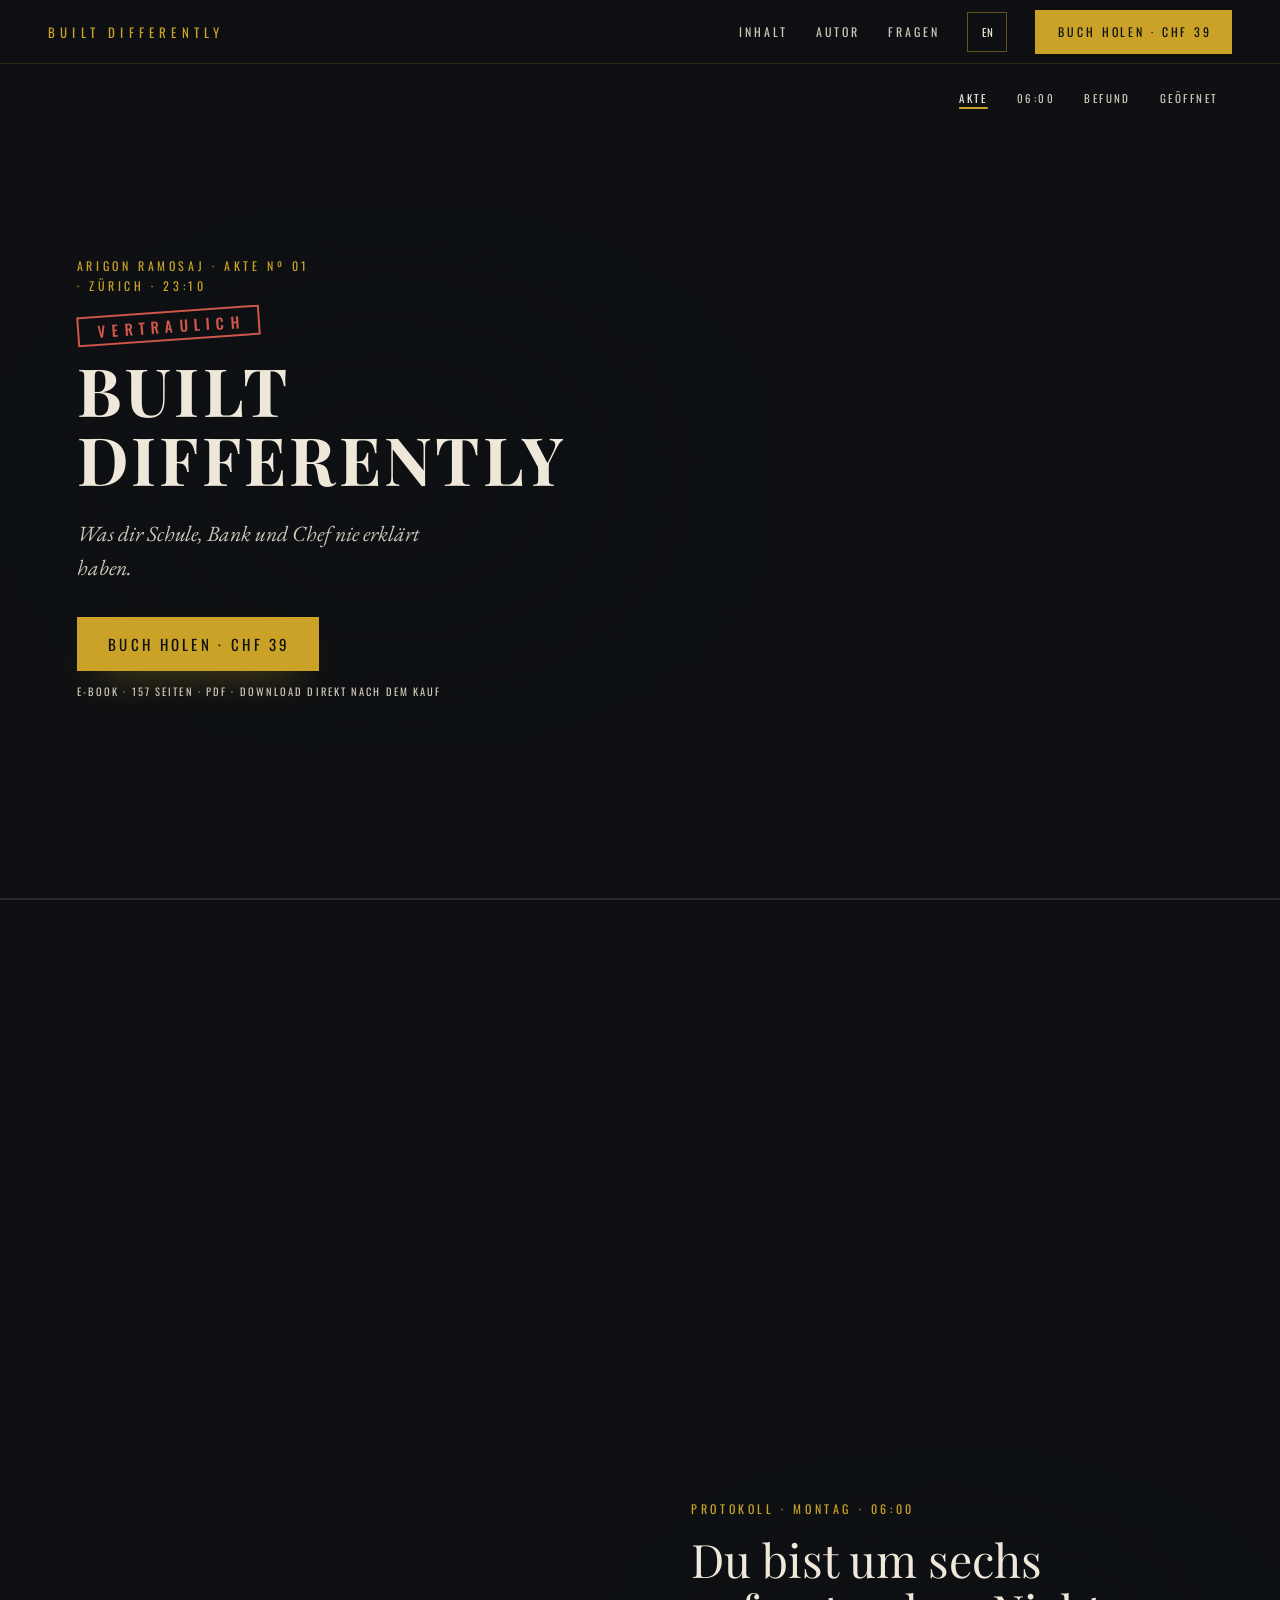
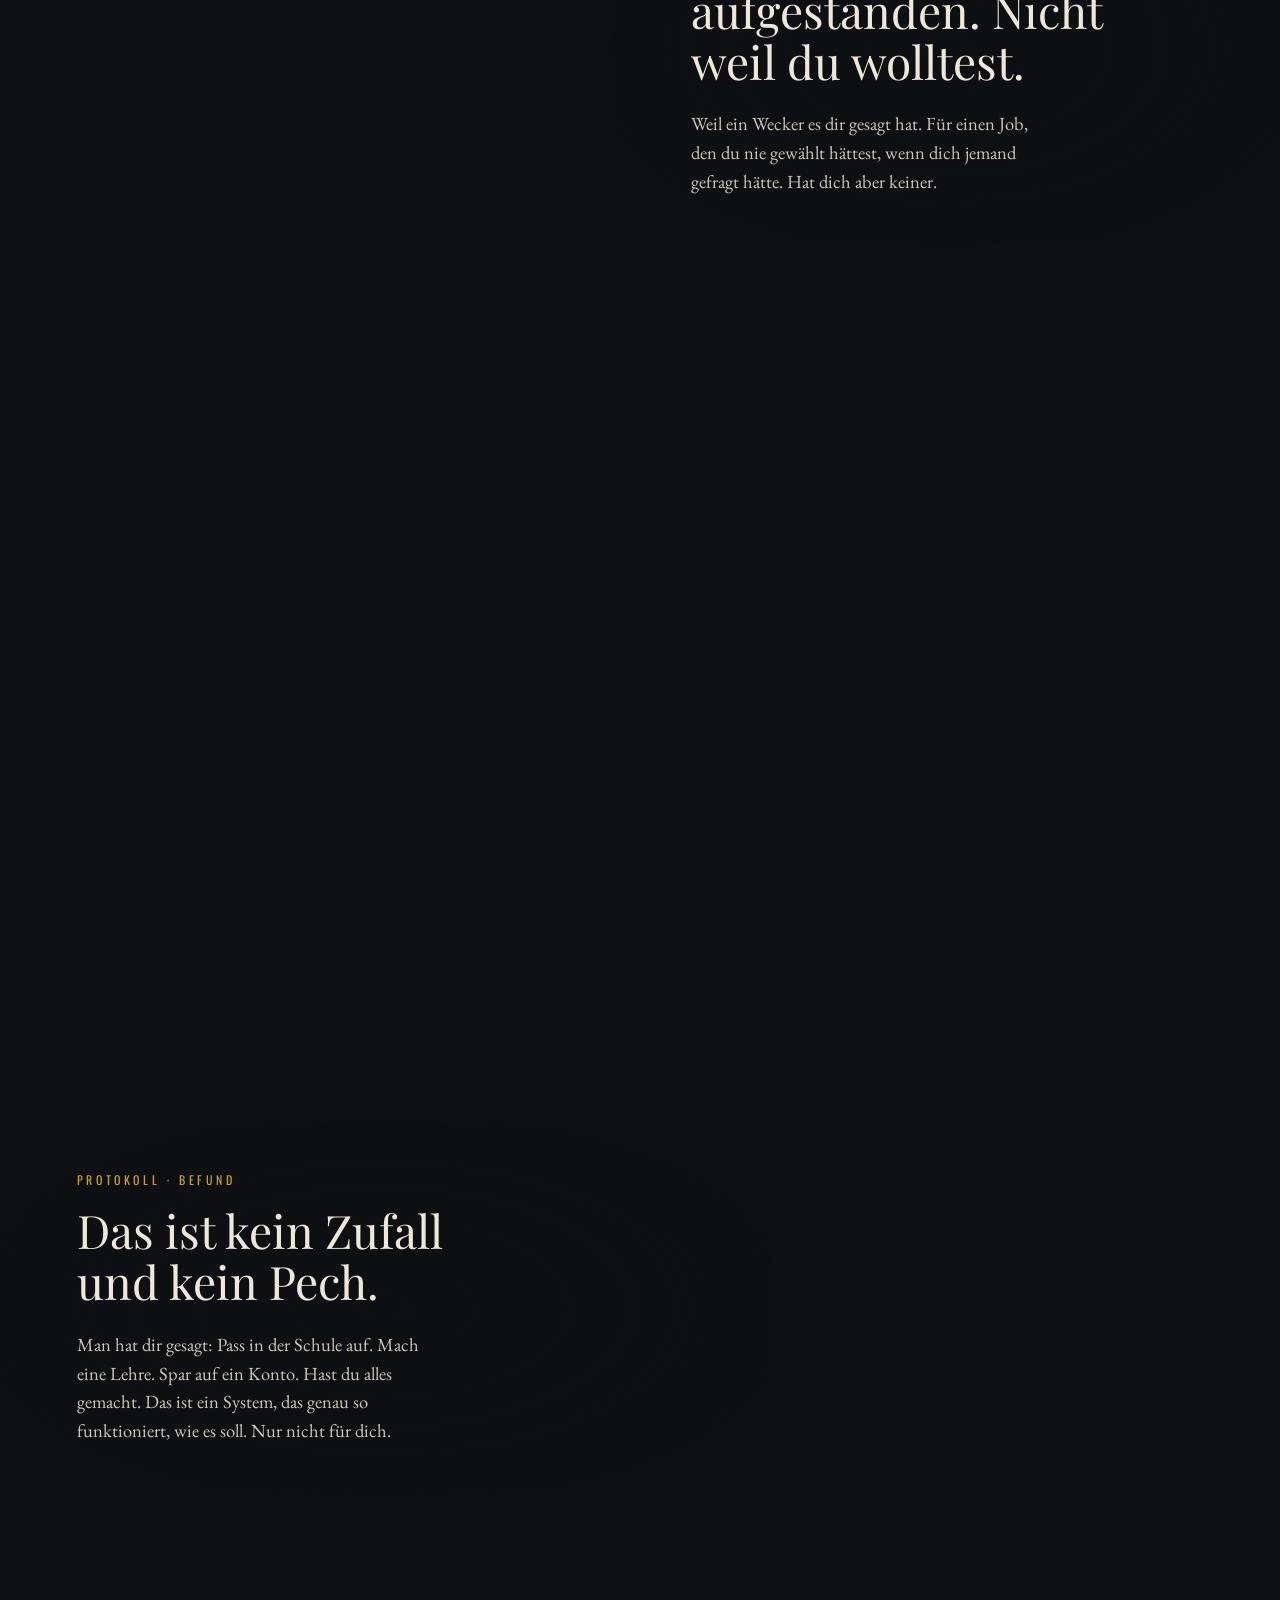
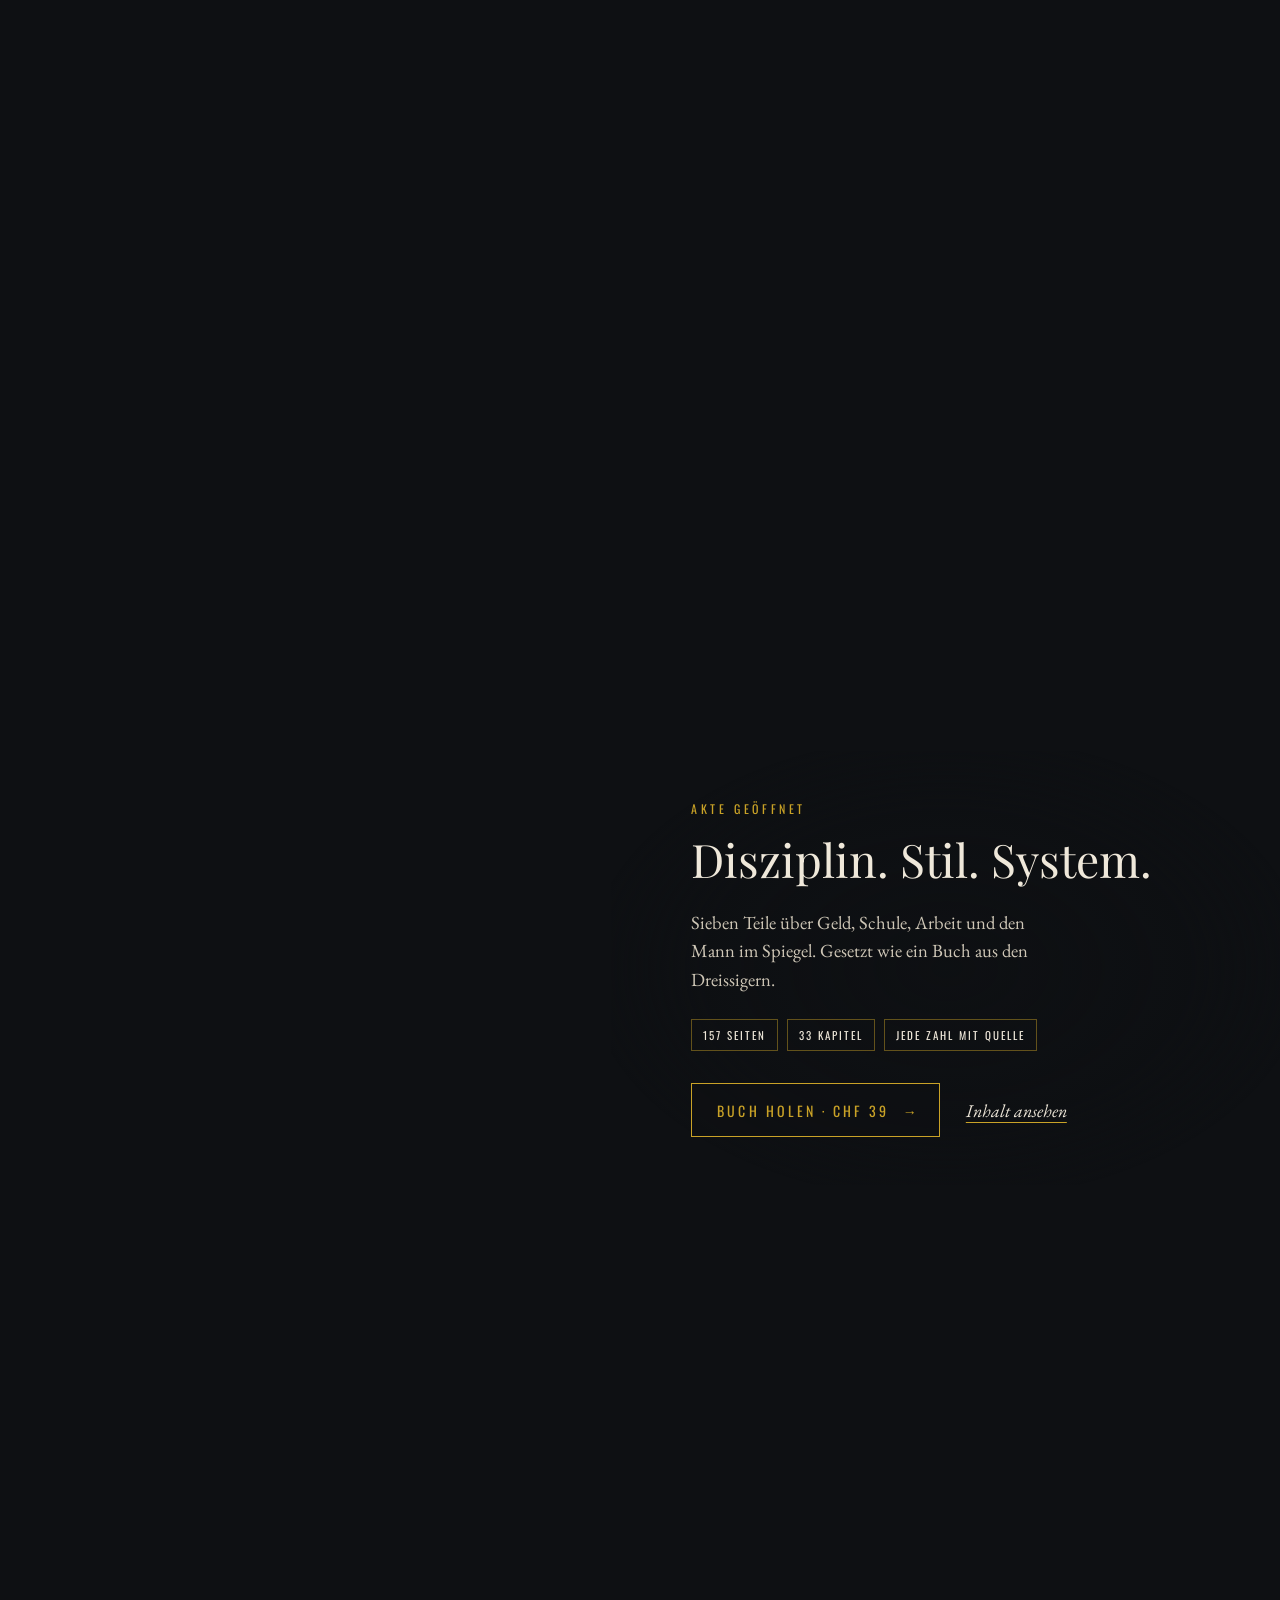
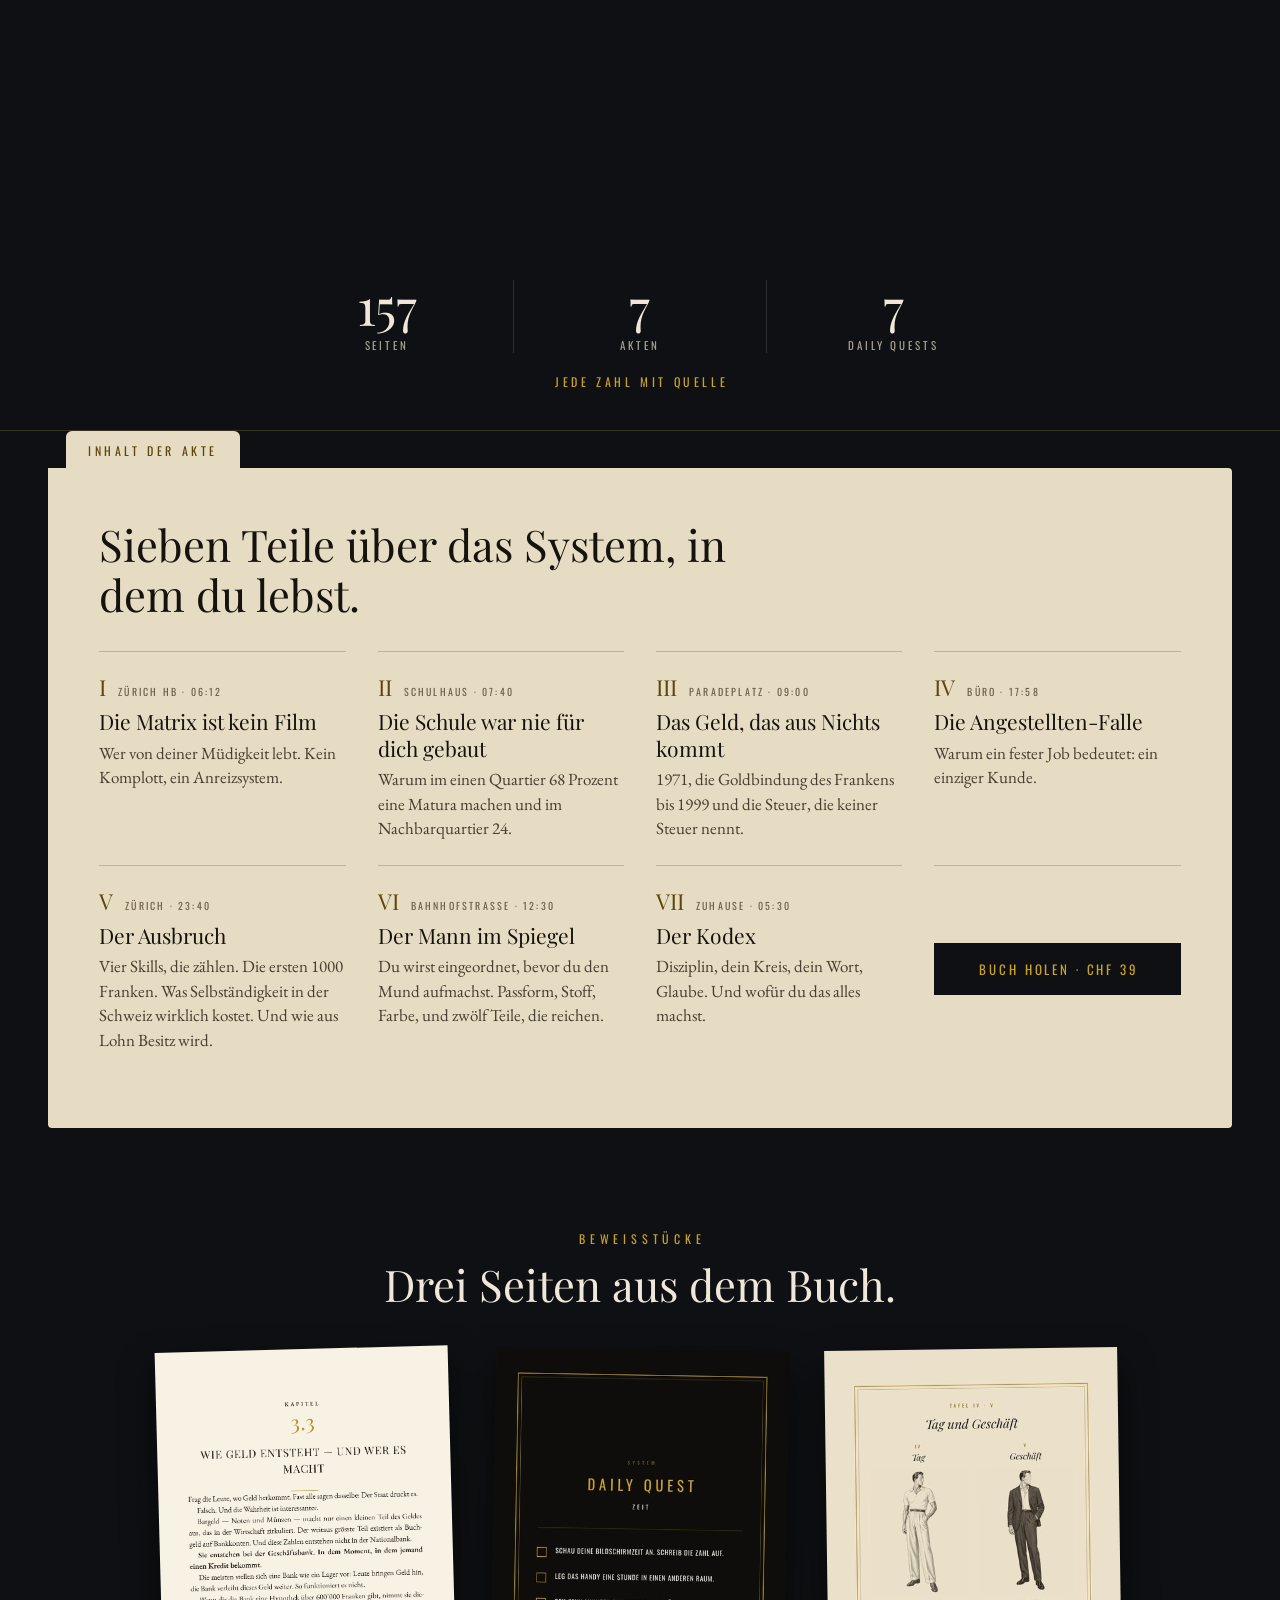
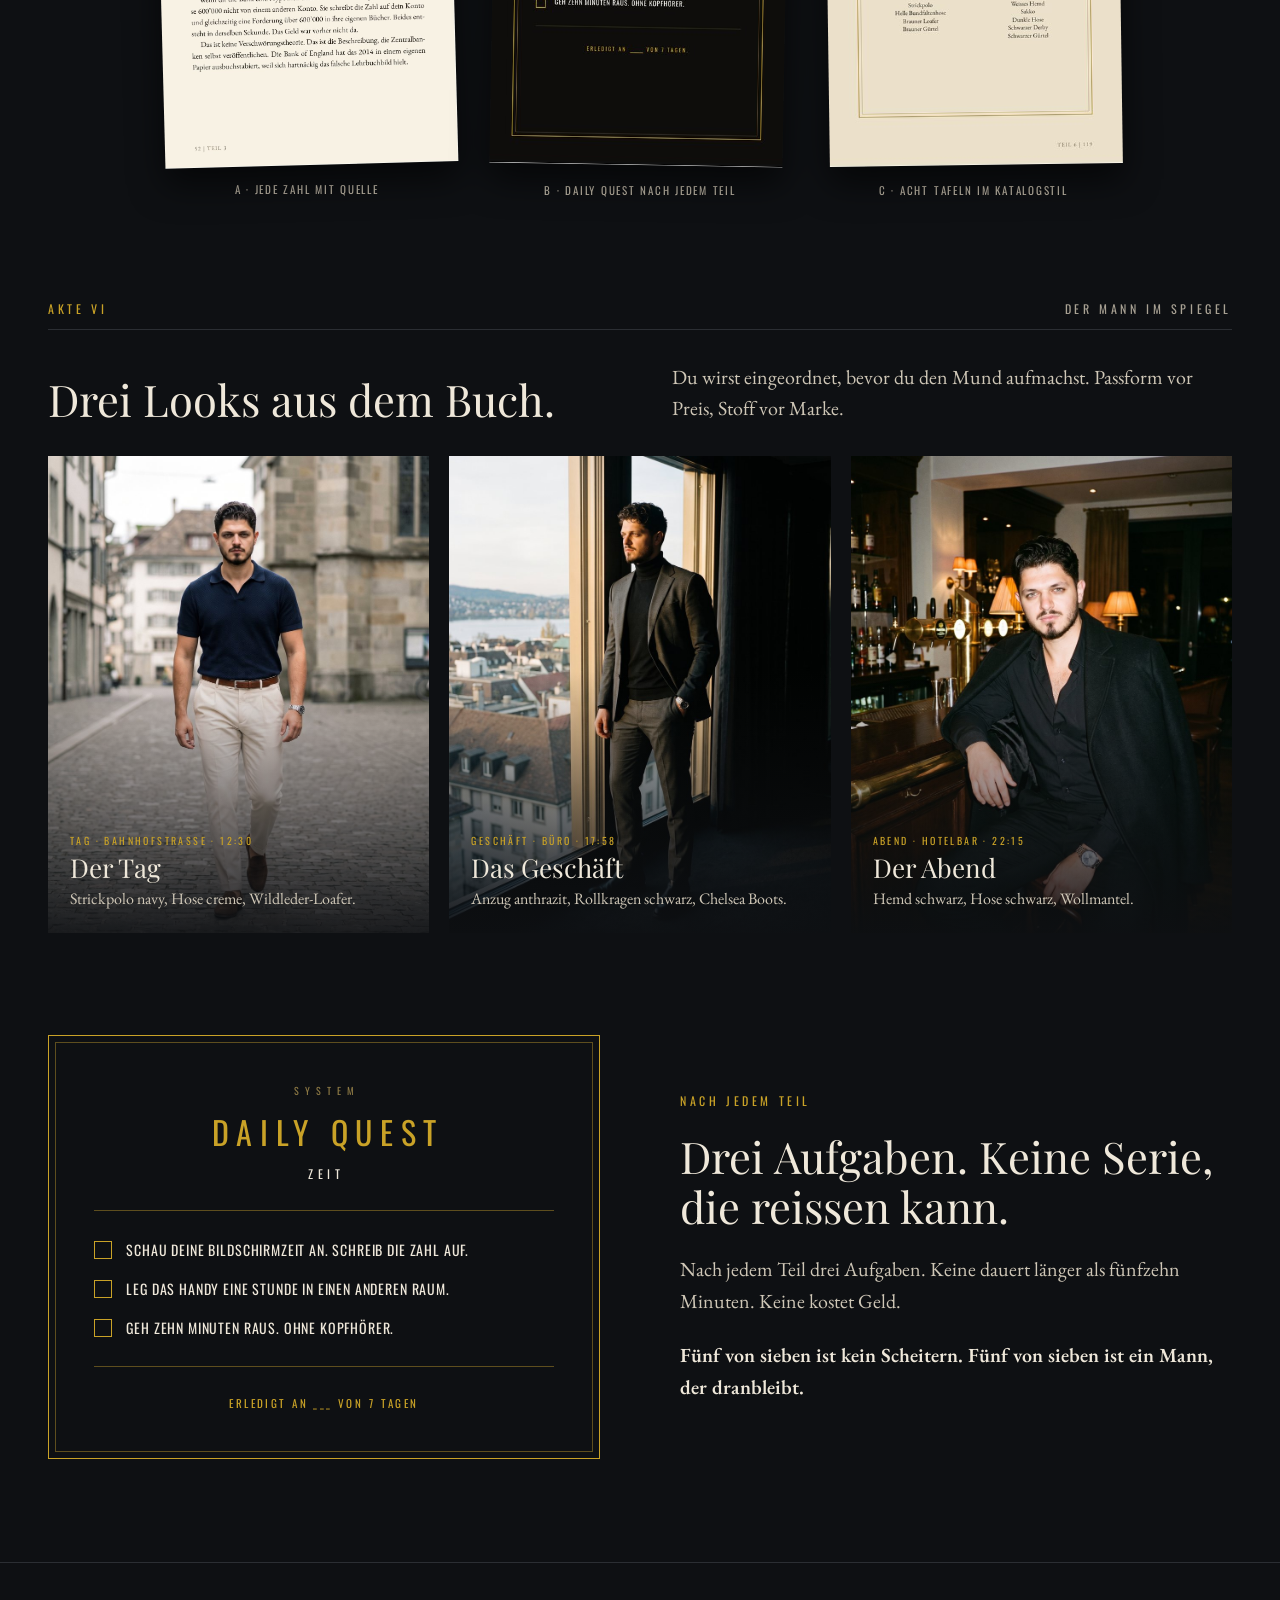
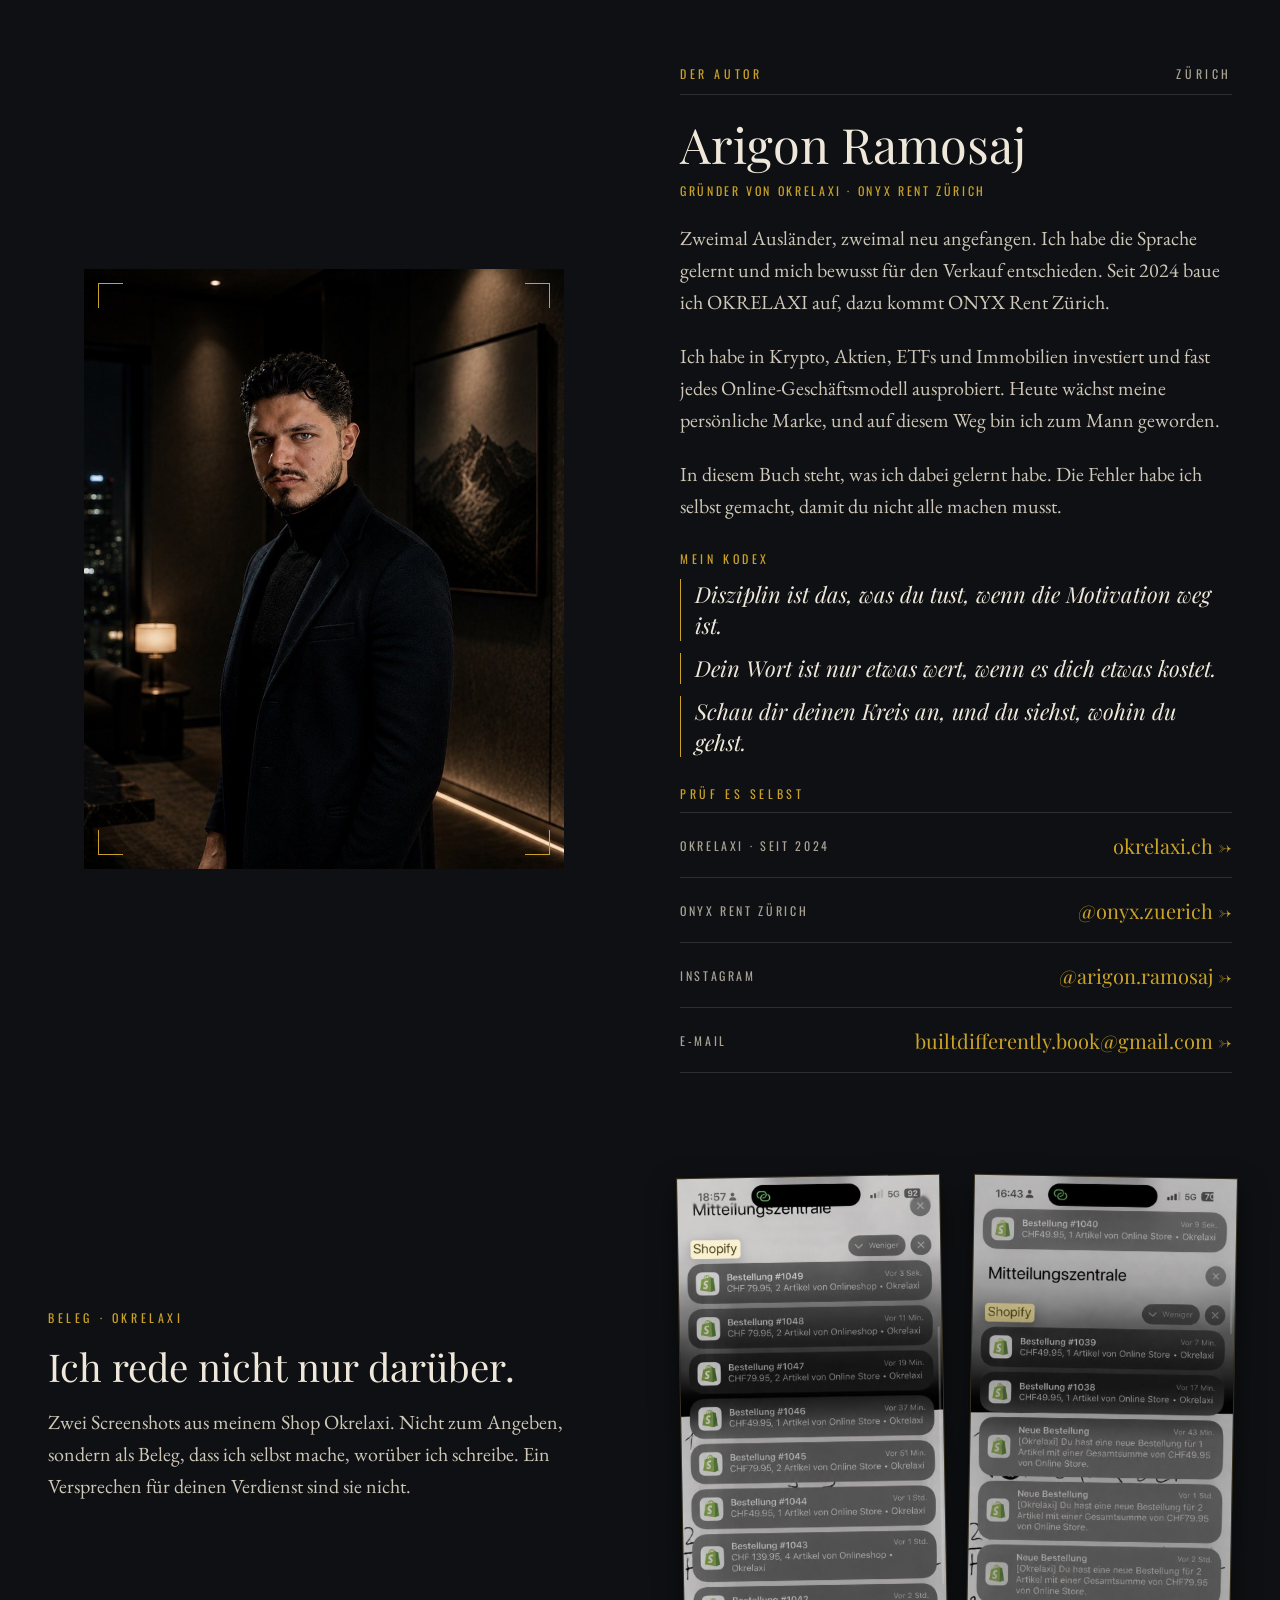
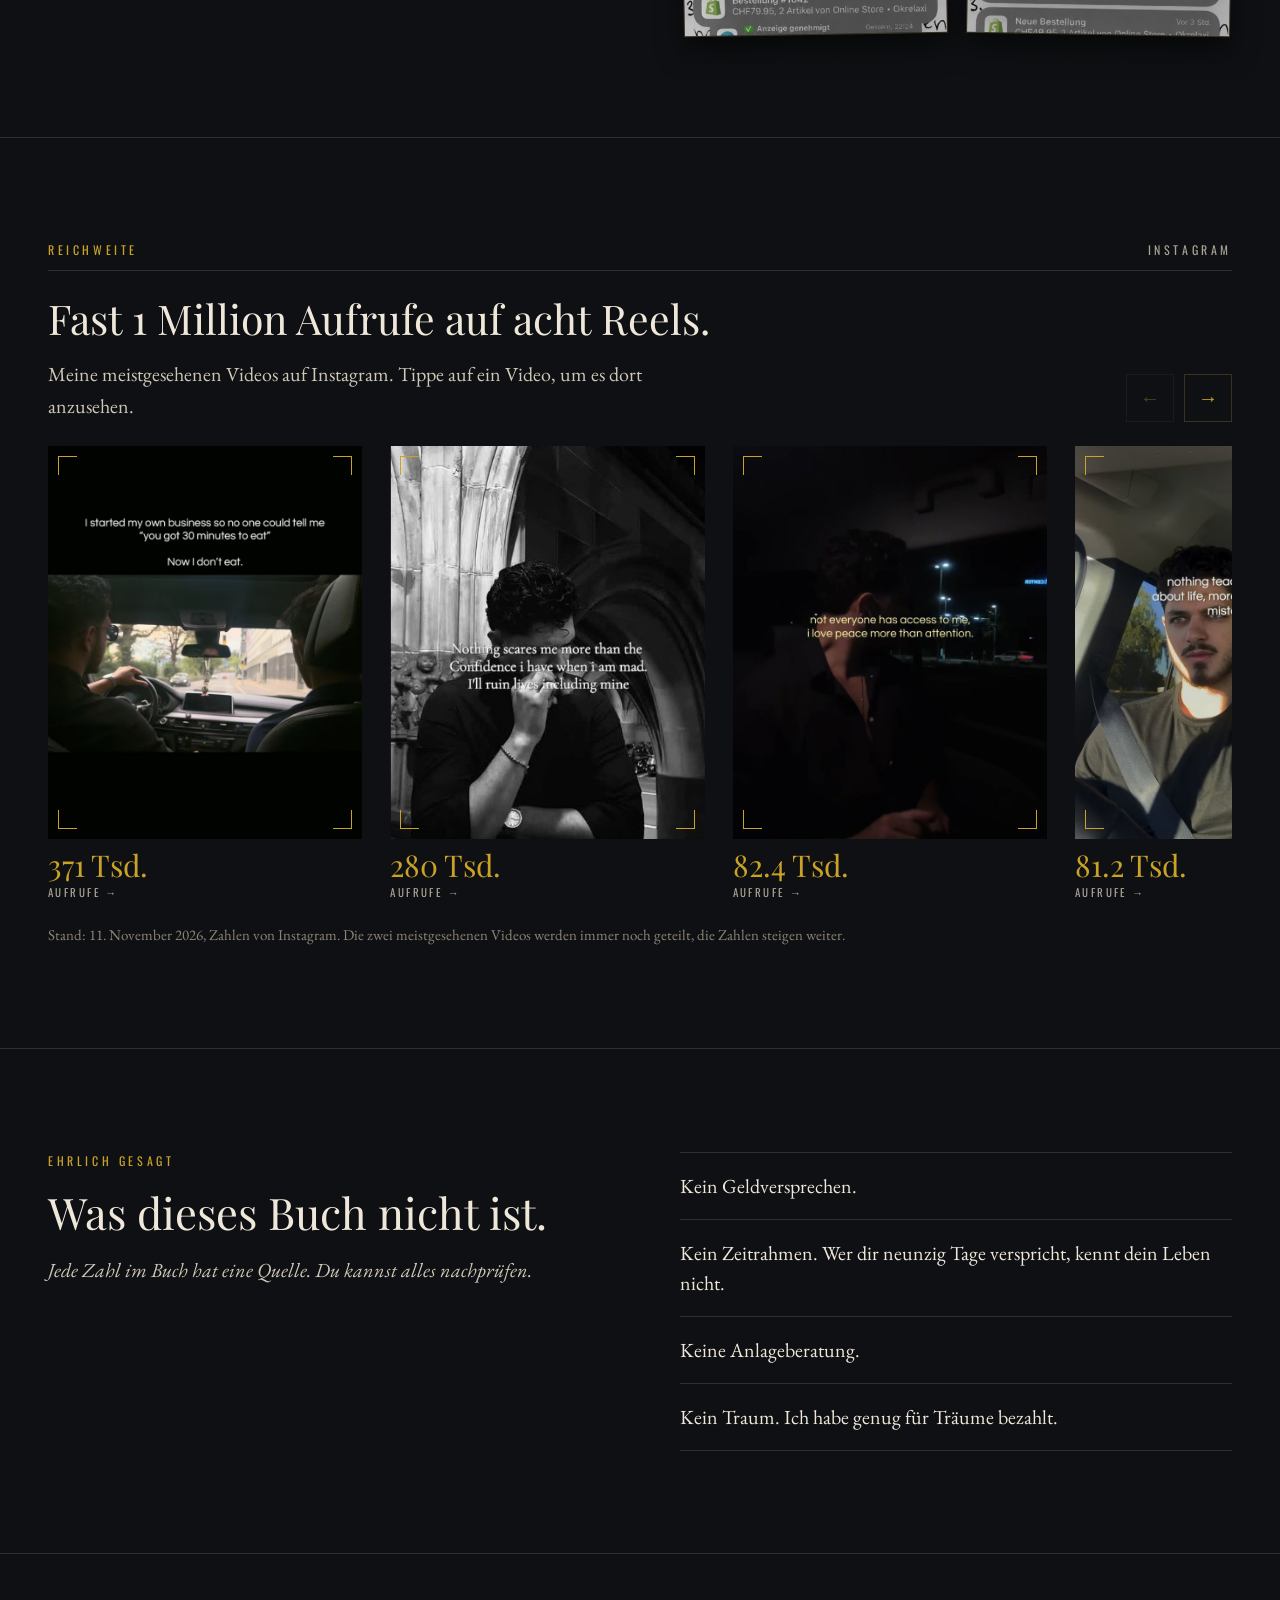
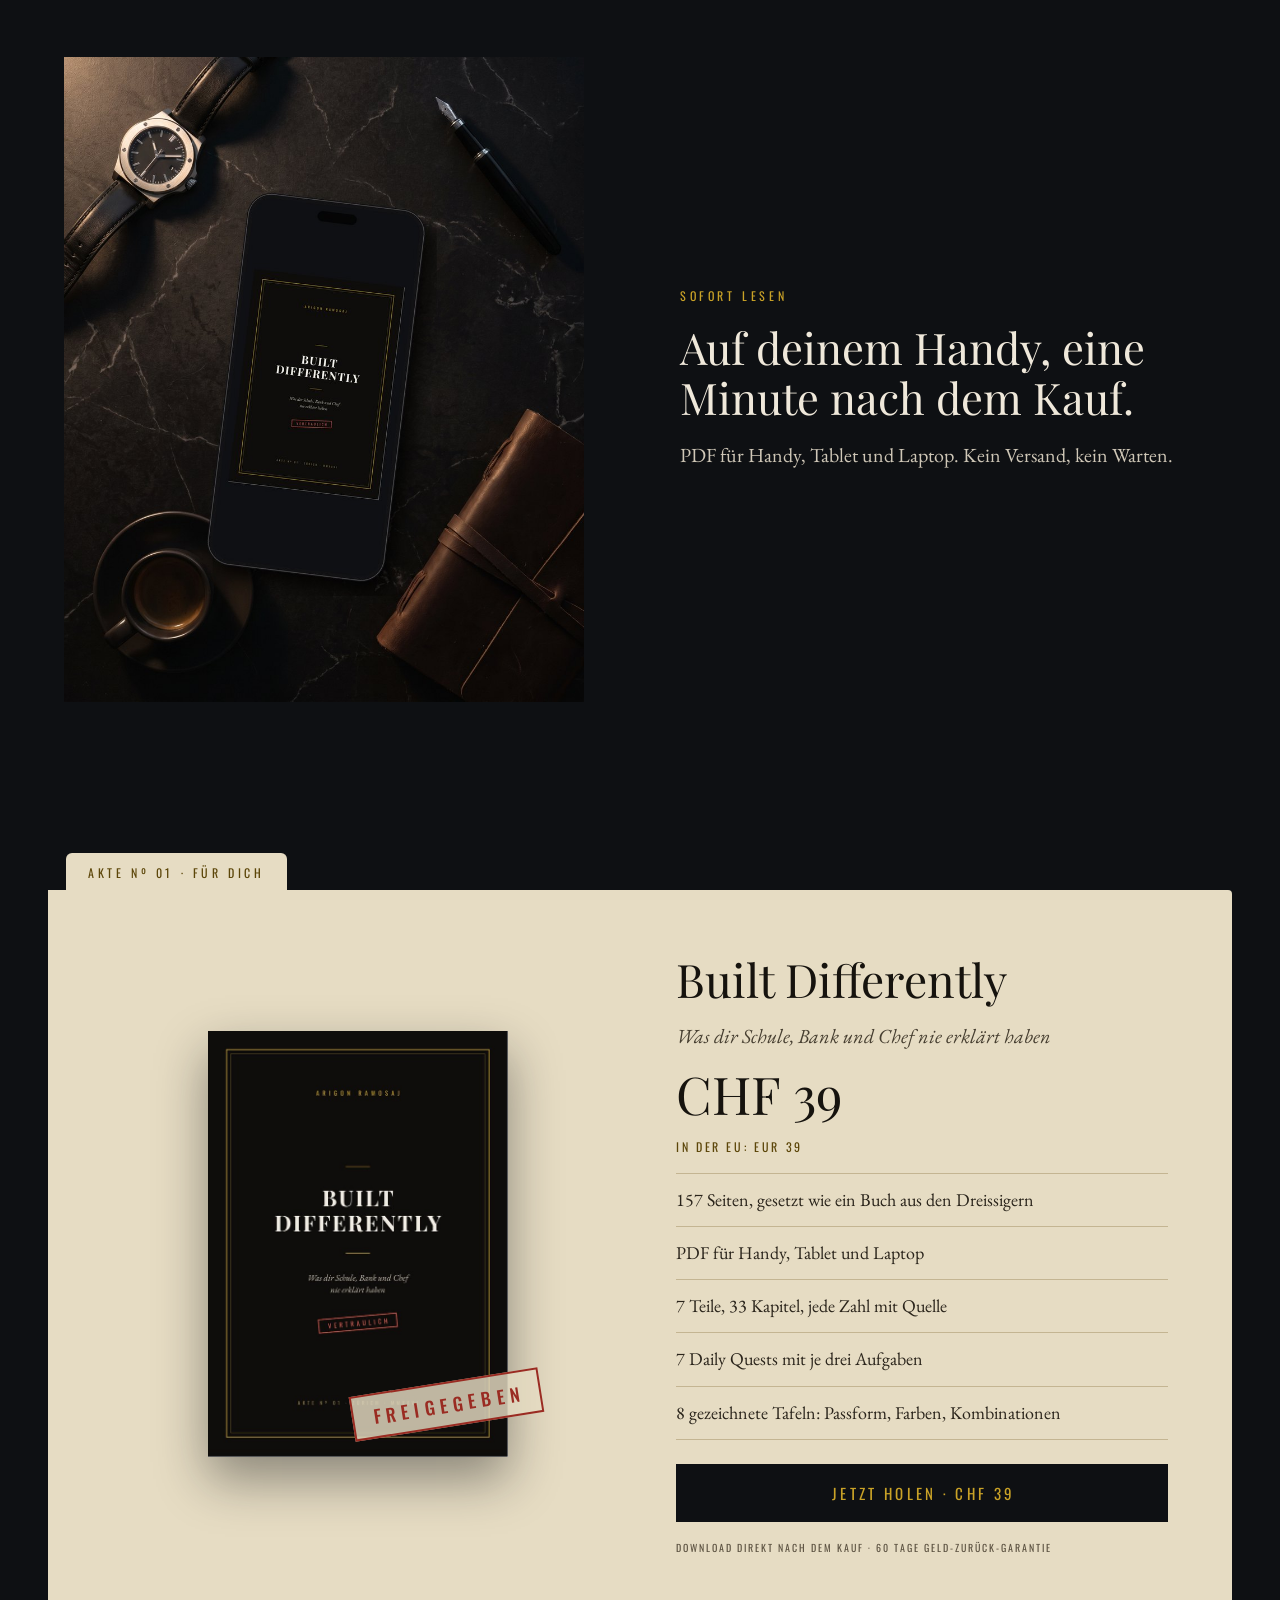
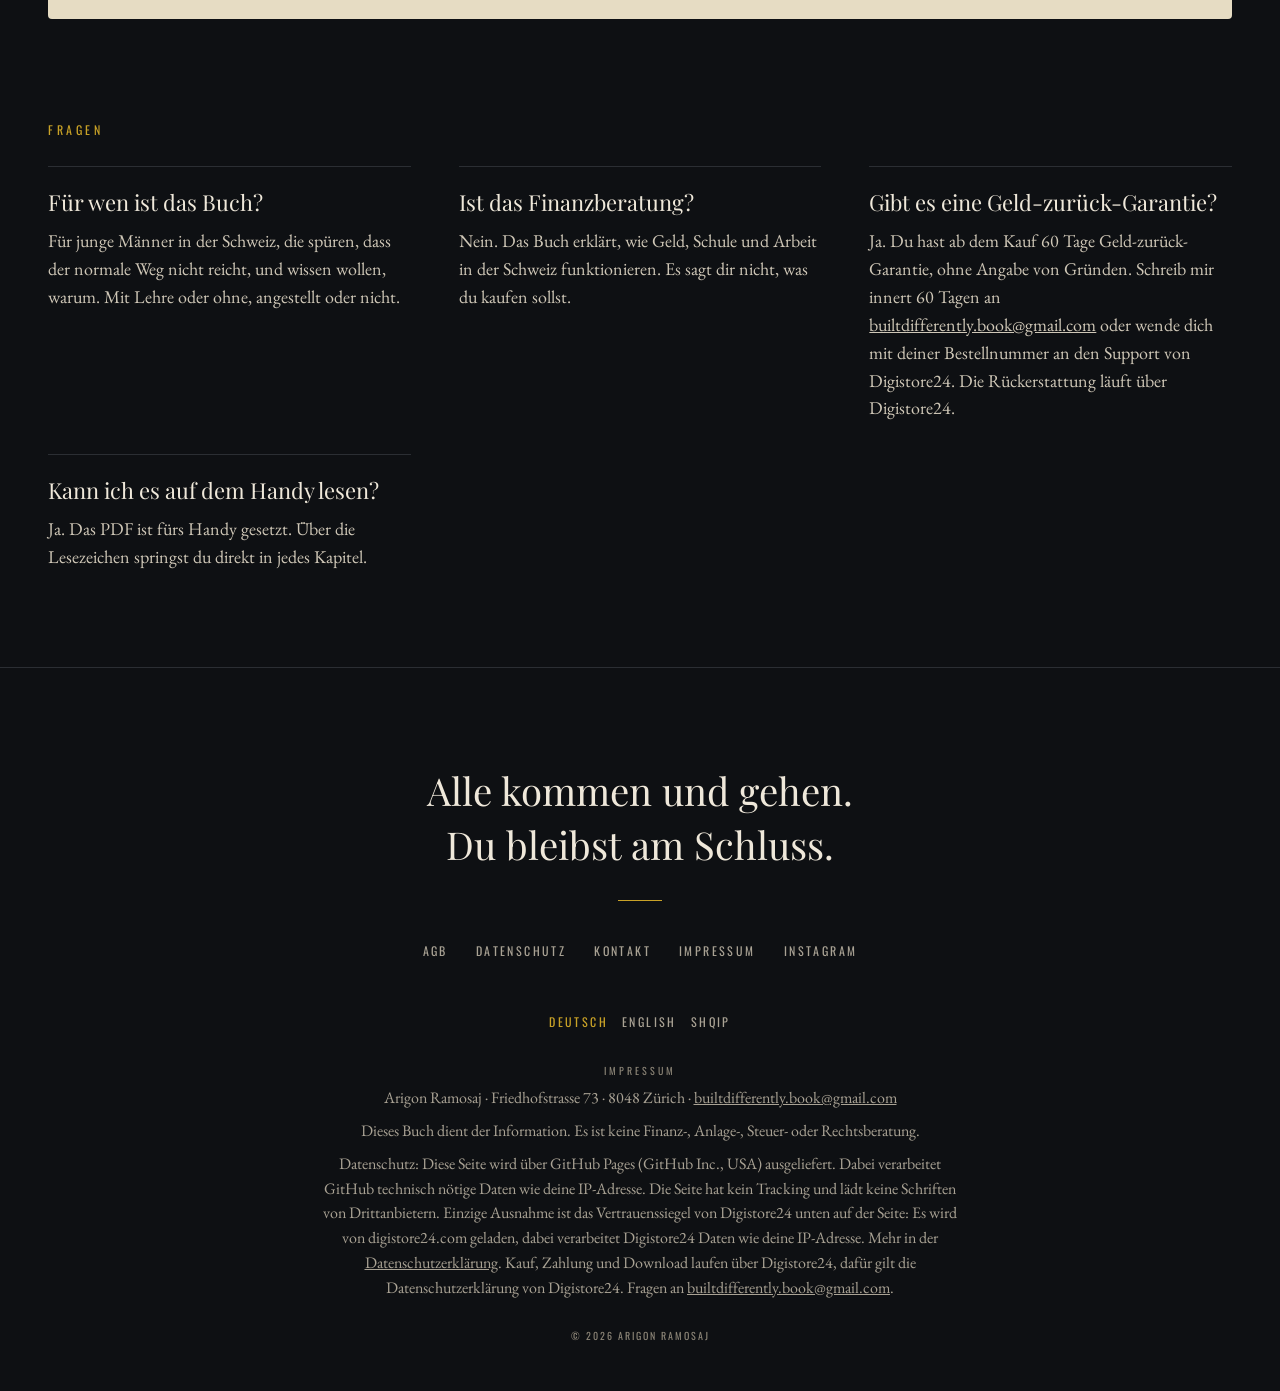
==== index.html @ 1eb1b57a "Reel «The silence after …» verlinkt direkt aufs Video Co-Authored-By: Claude Opus 5.5 <noreply@anthr" ====
<!doctype html>
<html lang="de-CH">
<head>
<meta charset="utf-8">
<meta name="viewport" content="width=device-width, initial-scale=1, viewport-fit=cover">
<title>Built Differently | E-Book von Arigon Ramosaj</title>
<meta name="description" content="Das E-Book von Arigon Ramosaj für junge Männer in der Schweiz: was dir Schule, Bank und Chef nie erklärt haben. 157 Seiten, PDF, CHF 39.">
<meta name="author" content="Arigon Ramosaj">
<link rel="canonical" href="https://builtdifferently.ch/">
<link rel="alternate" hreflang="de" href="https://builtdifferently.ch/">
<link rel="alternate" hreflang="en" href="https://builtdifferently.ch/en/">
<link rel="alternate" hreflang="sq" href="https://builtdifferently.ch/sq/">
<link rel="alternate" hreflang="x-default" href="https://builtdifferently.ch/">
<meta name="theme-color" content="#0E1013">
<meta property="og:type" content="website">
<meta property="og:locale" content="de_CH">
<meta property="og:site_name" content="Built Differently">
<meta property="og:title" content="Built Differently">
<meta property="og:description" content="Das E-Book von Arigon Ramosaj für junge Männer in der Schweiz: was dir Schule, Bank und Chef nie erklärt haben. 157 Seiten, PDF, CHF 39.">
<meta property="og:url" content="https://builtdifferently.ch/">
<meta property="og:image" content="https://builtdifferently.ch/assets/og.jpg">
<meta property="og:image:width" content="1200">
<meta property="og:image:height" content="630">
<meta property="og:image:alt" content="Built Differently von Arigon Ramosaj: das Buch-Cover auf einem Schreibtisch bei Nacht">
<meta name="twitter:card" content="summary_large_image">
<meta name="twitter:title" content="Built Differently">
<meta name="twitter:description" content="Das E-Book von Arigon Ramosaj für junge Männer in der Schweiz: was dir Schule, Bank und Chef nie erklärt haben. 157 Seiten, PDF, CHF 39.">
<meta name="twitter:image" content="https://builtdifferently.ch/assets/og.jpg">
<link rel="icon" href="favicon.svg" type="image/svg+xml">
<link rel="icon" href="favicon-32.png" sizes="32x32" type="image/png">
<link rel="apple-touch-icon" href="apple-touch-icon.png">
<link rel="manifest" href="site.webmanifest">
<link rel="preload" href="assets/fonts/PlayfairDisplay.woff2" as="font" type="font/woff2" crossorigin>
<link rel="preload" href="assets/fonts/Oswald.woff2" as="font" type="font/woff2" crossorigin>
<link rel="stylesheet" href="assets/site.css?v=4">
<script type="application/ld+json">{"@context": "https://schema.org", "@type": "Book", "name": "Built Differently", "author": {"@type": "Person", "name": "Arigon Ramosaj"}, "inLanguage": "de-CH", "bookFormat": "https://schema.org/EBook", "numberOfPages": 157, "description": "Das E-Book von Arigon Ramosaj für junge Männer in der Schweiz: was dir Schule, Bank und Chef nie erklärt haben. 157 Seiten, PDF, CHF 39.", "image": "https://builtdifferently.ch/assets/bd/cover.jpg", "url": "https://builtdifferently.ch/"}</script>
<script src="assets/app.js?v=4" defer></script>
</head>
<body>
<div class="bd-site">
<a class="bd-skip" href="#inhalt">Zum Inhalt springen</a>
<header class="bd-header">
<a class="bd-brand" href="#akte">Built Differently</a>
<nav class="bd-nav" aria-label="Seitennavigation">
<a href="#inhalt">Inhalt</a>
<a href="#autor">Autor</a>
<a href="#fragen">Fragen</a>
<a class="bd-lang" href="/en/" hreflang="en" lang="en" aria-label="English version">EN</a>
<a class="bd-cta-header" href="#kaufen">Buch holen · CHF 39</a>
</nav>
</header>
<main>
<section class="journey" aria-label="Die Akte">
<div class="journey__stage">
<div class="journey__media" aria-hidden="true">
<picture>
<source media="(orientation: portrait) and (max-width: 1024px)" srcset="assets/film/akte-mobil-0.jpg">
<img src="assets/film/akte-desktop-0.jpg" alt="" fetchpriority="high" decoding="async">
</picture>
<video muted playsinline preload="none" tabindex="-1" disableremoteplayback data-src-desktop="assets/film/akte-desktop.mp4" data-src-mobil="assets/film/akte-mobil.mp4"></video>
</div>
<div class="journey__shade" aria-hidden="true"></div>
<nav class="journey__route" aria-label="Kapitel des Films"><button type="button">Akte</button><button type="button">06:00</button><button type="button">Befund</button><button type="button">Geöffnet</button></nav>
<div class="journey__progress" aria-hidden="true"><span></span></div>
</div>
<div class="journey__story">
<article class="chapter" id="akte" data-align="left" style="min-height: 130vh; min-height: 130dvh" data-still-desktop="assets/film/akte-desktop-0.jpg" data-still-mobil="assets/film/akte-mobil-0.jpg"><div class="chapter__pin"><div class="chapter__copy"><p class="chapter__kicker">Arigon Ramosaj · Akte Nº 01 · Zürich · 23:10</p><span class="bd-stamp" aria-hidden="true">Vertraulich</span><h1 class="chapter__title">Built Differently</h1><p class="chapter__body">Was dir Schule, Bank und Chef nie erklärt haben.</p><div class="chapter__actions"><div class="bd-akte-actions"><a class="bd-cta-akte" href="#kaufen">Buch holen · CHF 39</a><p class="bd-akte-note">E-Book · 157 Seiten · PDF · Download direkt nach dem Kauf</p></div></div></div></div></article>
<article class="chapter" id="protokoll" data-align="right" style="min-height: 140vh; min-height: 140dvh" data-still-desktop="assets/film/akte-desktop-90.jpg" data-still-mobil="assets/film/akte-mobil-90.jpg"><div class="chapter__pin"><div class="chapter__copy"><p class="chapter__kicker">Protokoll · Montag · 06:00</p><h2 class="chapter__title">Du bist um sechs aufgestanden. Nicht weil du wolltest.</h2><p class="chapter__body">Weil ein Wecker es dir gesagt hat. Für einen Job, den du nie gewählt hättest, wenn dich jemand gefragt hätte. Hat dich aber keiner.</p></div></div></article>
<article class="chapter" id="befund" data-align="left" style="min-height: 140vh; min-height: 140dvh" data-still-desktop="assets/film/akte-desktop-180.jpg" data-still-mobil="assets/film/akte-mobil-180.jpg"><div class="chapter__pin"><div class="chapter__copy"><p class="chapter__kicker">Protokoll · Befund</p><h2 class="chapter__title">Das ist kein Zufall und kein Pech.</h2><p class="chapter__body">Man hat dir gesagt: Pass in der Schule auf. Mach eine Lehre. Spar auf ein Konto. Hast du alles gemacht. Das ist ein System, das genau so funktioniert, wie es soll. Nur nicht für dich.</p></div></div></article>
<article class="chapter" id="geoeffnet" data-align="right" style="min-height: 150vh; min-height: 150dvh" data-still-desktop="assets/film/akte-desktop-270.jpg" data-still-mobil="assets/film/akte-mobil-270.jpg"><div class="chapter__pin"><div class="chapter__copy"><p class="chapter__kicker">Akte geöffnet</p><h2 class="chapter__title">Disziplin. Stil. System.</h2><p class="chapter__body">Sieben Teile über Geld, Schule, Arbeit und den Mann im Spiegel. Gesetzt wie ein Buch aus den Dreissigern.</p><ul class="chapter__tags"><li>157 Seiten</li><li>33 Kapitel</li><li>Jede Zahl mit Quelle</li></ul><div class="chapter__actions"><div class="bd-open-actions"><a class="bd-cta-open" href="#kaufen">Buch holen · CHF 39</a><a class="bd-link-inhalt" href="#inhalt">Inhalt ansehen</a></div></div></div></div></article>
</div>
</section>
<div class="bd-variant bd-variant--mobile">
<section style="padding: 26px 20px 30px; background: #0E1013; border-top: 1px solid #3A3220; border-bottom: 1px solid #3A3220; display: flex; flex-direction: column; align-items: center; gap: 16px">
<div style="width: 100%; display: grid; grid-template-columns: repeat(3, minmax(0, 1fr)); gap: 8px; text-align: center">
<div style="display: flex; flex-direction: column; gap: 4px"><div style="font-family: 'Playfair Display', serif; font-size: 32px; line-height: 1; color: #EFE8DA">157</div><div style="font-family: Oswald, sans-serif; font-size: 10px; letter-spacing: 0.24em; padding-left: 0.24em; color: #A9A294">SEITEN</div></div>
<div style="display: flex; flex-direction: column; gap: 4px; border-left: 1px solid #2B2E33; border-right: 1px solid #2B2E33"><div style="font-family: 'Playfair Display', serif; font-size: 32px; line-height: 1; color: #EFE8DA">7</div><div style="font-family: Oswald, sans-serif; font-size: 10px; letter-spacing: 0.24em; padding-left: 0.24em; color: #A9A294">AKTEN</div></div>
<div style="display: flex; flex-direction: column; gap: 4px"><div style="font-family: 'Playfair Display', serif; font-size: 32px; line-height: 1; color: #EFE8DA">7</div><div style="font-family: Oswald, sans-serif; font-size: 10px; letter-spacing: 0.24em; padding-left: 0.24em; color: #A9A294">DAILY QUESTS</div></div>
</div>
<div style="font-family: Oswald, sans-serif; font-size: 11px; letter-spacing: 0.3em; padding-left: 0.3em; color: #C9A227">JEDE ZAHL MIT QUELLE</div>
</section>
<section id="inhalt" style="padding: 0 16px 72px; background: #0E1013; display: flex; flex-direction: column">
<div style="align-self: flex-start; margin-left: 14px; padding: 10px 18px 8px; background: #E6DCC3; border-radius: 6px 6px 0 0; font-family: Oswald, sans-serif; font-size: 11px; letter-spacing: 0.3em; color: #5C4609">INHALT DER AKTE</div>
<div style="background: #E6DCC3; color: #1B1812; padding: 34px 22px 30px; display: flex; flex-direction: column; gap: 24px; border-radius: 0 4px 4px 4px">
<h2 style="margin: 0; font-family: 'Playfair Display', serif; font-weight: 400; font-size: 29px; line-height: 1.2; color: #16130E">Sieben Teile über das System, in dem du lebst.</h2>
<div style="display: flex; flex-direction: column">
<div style="display: flex; gap: 14px; padding: 16px 0; border-top: 1px solid #C4B592">
<div style="flex-shrink: 0; width: 36px; font-family: 'Playfair Display', serif; font-size: 18px; color: #5C4609">I</div>
<div style="display: flex; flex-direction: column; gap: 4px"><div style="font-family: Oswald, sans-serif; font-size: 10px; letter-spacing: 0.22em; color: #6B5F48">ZÜRICH HB · 06:12</div><div style="font-family: 'Playfair Display', serif; font-size: 19px; color: #16130E">Die Matrix ist kein Film</div><div style="font-size: 16px; line-height: 1.45; color: #463E30">Wer von deiner Müdigkeit lebt. Kein Komplott, ein Anreizsystem.</div></div>
</div>
<div style="display: flex; gap: 14px; padding: 16px 0; border-top: 1px solid #C4B592">
<div style="flex-shrink: 0; width: 36px; font-family: 'Playfair Display', serif; font-size: 18px; color: #5C4609">II</div>
<div style="display: flex; flex-direction: column; gap: 4px"><div style="font-family: Oswald, sans-serif; font-size: 10px; letter-spacing: 0.22em; color: #6B5F48">SCHULHAUS · 07:40</div><div style="font-family: 'Playfair Display', serif; font-size: 19px; color: #16130E">Die Schule war nie für dich gebaut</div><div style="font-size: 16px; line-height: 1.45; color: #463E30">Warum im einen Quartier 68 Prozent eine Matura machen und im Nachbarquartier 24.</div></div>
</div>
<div style="display: flex; gap: 14px; padding: 16px 0; border-top: 1px solid #C4B592">
<div style="flex-shrink: 0; width: 36px; font-family: 'Playfair Display', serif; font-size: 18px; color: #5C4609">III</div>
<div style="display: flex; flex-direction: column; gap: 4px"><div style="font-family: Oswald, sans-serif; font-size: 10px; letter-spacing: 0.22em; color: #6B5F48">PARADEPLATZ · 09:00</div><div style="font-family: 'Playfair Display', serif; font-size: 19px; color: #16130E">Das Geld, das aus Nichts kommt</div><div style="font-size: 16px; line-height: 1.45; color: #463E30">1971, die Goldbindung des Frankens bis 1999 und die Steuer, die keiner Steuer nennt.</div></div>
</div>
<div style="display: flex; gap: 14px; padding: 16px 0; border-top: 1px solid #C4B592">
<div style="flex-shrink: 0; width: 36px; font-family: 'Playfair Display', serif; font-size: 18px; color: #5C4609">IV</div>
<div style="display: flex; flex-direction: column; gap: 4px"><div style="font-family: Oswald, sans-serif; font-size: 10px; letter-spacing: 0.22em; color: #6B5F48">BÜRO · 17:58</div><div style="font-family: 'Playfair Display', serif; font-size: 19px; color: #16130E">Die Angestellten-Falle</div><div style="font-size: 16px; line-height: 1.45; color: #463E30">Warum ein fester Job bedeutet: ein einziger Kunde.</div></div>
</div>
<div style="display: flex; gap: 14px; padding: 16px 0; border-top: 1px solid #C4B592">
<div style="flex-shrink: 0; width: 36px; font-family: 'Playfair Display', serif; font-size: 18px; color: #5C4609">V</div>
<div style="display: flex; flex-direction: column; gap: 4px"><div style="font-family: Oswald, sans-serif; font-size: 10px; letter-spacing: 0.22em; color: #6B5F48">ZÜRICH · 23:40</div><div style="font-family: 'Playfair Display', serif; font-size: 19px; color: #16130E">Der Ausbruch</div><div style="font-size: 16px; line-height: 1.45; color: #463E30">Vier Skills, die zählen. Die ersten 1000 Franken. Was Selbständigkeit in der Schweiz wirklich kostet. Und wie aus Lohn Besitz wird.</div></div>
</div>
<div style="display: flex; gap: 14px; padding: 16px 0; border-top: 1px solid #C4B592">
<div style="flex-shrink: 0; width: 36px; font-family: 'Playfair Display', serif; font-size: 18px; color: #5C4609">VI</div>
<div style="display: flex; flex-direction: column; gap: 4px"><div style="font-family: Oswald, sans-serif; font-size: 10px; letter-spacing: 0.22em; color: #6B5F48">BAHNHOFSTRASSE · 12:30</div><div style="font-family: 'Playfair Display', serif; font-size: 19px; color: #16130E">Der Mann im Spiegel</div><div style="font-size: 16px; line-height: 1.45; color: #463E30">Du wirst eingeordnet, bevor du den Mund aufmachst. Passform, Stoff, Farbe, und zwölf Teile, die reichen.</div></div>
</div>
<div style="display: flex; gap: 14px; padding: 16px 0; border-top: 1px solid #C4B592; border-bottom: 1px solid #C4B592">
<div style="flex-shrink: 0; width: 36px; font-family: 'Playfair Display', serif; font-size: 18px; color: #5C4609">VII</div>
<div style="display: flex; flex-direction: column; gap: 4px"><div style="font-family: Oswald, sans-serif; font-size: 10px; letter-spacing: 0.22em; color: #6B5F48">ZUHAUSE · 05:30</div><div style="font-family: 'Playfair Display', serif; font-size: 19px; color: #16130E">Der Kodex</div><div style="font-size: 16px; line-height: 1.45; color: #463E30">Disziplin, dein Kreis, dein Wort, Glaube. Und wofür du das alles machst.</div></div>
</div>
</div>
</div>
</section>



<section style="padding: 8px 24px 68px; background: #0E1013; display: flex; flex-direction: column; gap: 26px">
<div style="display: flex; flex-direction: column; gap: 12px; text-align: center; align-items: center">
<div style="font-family: Oswald, sans-serif; font-size: 11px; letter-spacing: 0.4em; padding-left: 0.4em; color: #C9A227">BEWEISSTÜCKE</div>
<h2 style="margin: 0; font-family: 'Playfair Display', serif; font-weight: 400; font-size: 28px; line-height: 1.2; color: #EFE8DA">Drei Seiten aus dem Buch.</h2>
</div>
<div style="display: grid; grid-template-columns: repeat(3, minmax(0, 1fr)); gap: 12px">
<div style="display: flex; flex-direction: column; gap: 10px">
<img loading="lazy" decoding="async" src="assets/bd/seite-kapitel.jpg" alt="Buchseite: Kapitel 3.3, Wie Geld entsteht" style="width: 100%; height: auto; display: block; transform: rotate(-1.5deg); box-shadow: 0 10px 24px rgba(0,0,0,0.55)">
<div style="font-family: Oswald, sans-serif; font-size: 9px; letter-spacing: 0.14em; line-height: 1.5; text-align: center; color: #BDB5A5">A · JEDE ZAHL MIT QUELLE</div>
</div>
<div style="display: flex; flex-direction: column; gap: 10px">
<img loading="lazy" decoding="async" src="assets/bd/seite-quest.jpg" alt="Buchseite: Daily Quest mit drei Aufgaben" style="width: 100%; height: auto; display: block; transform: rotate(1deg); box-shadow: 0 10px 24px rgba(0,0,0,0.55)">
<div style="font-family: Oswald, sans-serif; font-size: 9px; letter-spacing: 0.14em; line-height: 1.5; text-align: center; color: #BDB5A5">B · DAILY QUEST NACH JEDEM TEIL</div>
</div>
<div style="display: flex; flex-direction: column; gap: 10px">
<img loading="lazy" decoding="async" src="assets/bd/seite-tafel.jpg" alt="Buchseite: Tafel mit zwei gezeichneten Outfits" style="width: 100%; height: auto; display: block; transform: rotate(-0.8deg); box-shadow: 0 10px 24px rgba(0,0,0,0.55)">
<div style="font-family: Oswald, sans-serif; font-size: 9px; letter-spacing: 0.14em; line-height: 1.5; text-align: center; color: #BDB5A5">C · ACHT TAFELN IM KATALOGSTIL</div>
</div>
</div>
</section><section style="padding: 0 0 72px; background: #0E1013; display: flex; flex-direction: column; gap: 22px">
<div style="padding: 0 28px; display: flex; flex-direction: column; gap: 12px">
<div style="display: flex; justify-content: space-between; align-items: center; padding-bottom: 12px; border-bottom: 1px solid #2B2E33">
<div style="font-family: Oswald, sans-serif; font-size: 11px; letter-spacing: 0.3em; color: #C9A227">AKTE VI</div>
<div style="font-family: Oswald, sans-serif; font-size: 11px; letter-spacing: 0.3em; color: #A9A294">DER MANN IM SPIEGEL</div>
</div>
<h2 style="margin: 8px 0 0; font-family: 'Playfair Display', serif; font-weight: 400; font-size: 29px; line-height: 1.2; color: #EFE8DA">Drei Looks aus dem Buch.</h2>
<p style="margin: 0; font-size: 18px; line-height: 1.55; color: #CFC7B7">Du wirst eingeordnet, bevor du den Mund aufmachst. Passform vor Preis, Stoff vor Marke.</p>
</div>
<div style="display: flex; gap: 12px; overflow-x: auto; scroll-snap-type: x mandatory; padding: 0 28px 6px; scroll-padding-left: 28px">
<div style="position: relative; flex-shrink: 0; width: 290px; aspect-ratio: 4 / 5; overflow: hidden; scroll-snap-align: start; background: #181B20">
<img loading="lazy" decoding="async" src="assets/bd/look-1.jpg" alt="Arigon im navy Strickpolo und cremefarbener Hose auf einer Zürcher Einkaufsstrasse" style="position: absolute; top: 0; left: 0; width: 100%; height: 100%; object-fit: cover; display: block">
<div style="position: absolute; left: 0; right: 0; bottom: 0; height: 55%; background: linear-gradient(to bottom, rgba(14,16,19,0) 0%, rgba(14,16,19,0.92) 100%)"></div>
<div style="position: absolute; left: 18px; right: 18px; bottom: 18px; display: flex; flex-direction: column; gap: 6px">
<div style="font-family: Oswald, sans-serif; font-size: 10px; letter-spacing: 0.24em; color: #C9A227">TAG · BAHNHOFSTRASSE · 12:30</div>
<div style="font-family: 'Playfair Display', serif; font-size: 24px; line-height: 1.1; color: #EFE8DA">Der Tag</div>
<div style="font-size: 15px; line-height: 1.4; color: #CFC7B7">Strickpolo navy, Hose creme, Wildleder-Loafer.</div>
</div>
</div>
<div style="position: relative; flex-shrink: 0; width: 290px; aspect-ratio: 4 / 5; overflow: hidden; scroll-snap-align: start; background: #181B20">
<img loading="lazy" decoding="async" src="assets/bd/look-2.jpg" alt="Arigon im anthrazit Anzug mit schwarzem Rollkragen am Bürofenster über Zürich" style="position: absolute; top: 0; left: 0; width: 100%; height: 100%; object-fit: cover; display: block">
<div style="position: absolute; left: 0; right: 0; bottom: 0; height: 55%; background: linear-gradient(to bottom, rgba(14,16,19,0) 0%, rgba(14,16,19,0.92) 100%)"></div>
<div style="position: absolute; left: 18px; right: 18px; bottom: 18px; display: flex; flex-direction: column; gap: 6px">
<div style="font-family: Oswald, sans-serif; font-size: 10px; letter-spacing: 0.24em; color: #C9A227">GESCHÄFT · BÜRO · 17:58</div>
<div style="font-family: 'Playfair Display', serif; font-size: 24px; line-height: 1.1; color: #EFE8DA">Das Geschäft</div>
<div style="font-size: 15px; line-height: 1.4; color: #CFC7B7">Anzug anthrazit, Rollkragen schwarz, Chelsea Boots.</div>
</div>
</div>
<div style="position: relative; flex-shrink: 0; width: 290px; aspect-ratio: 4 / 5; overflow: hidden; scroll-snap-align: start; background: #181B20">
<img loading="lazy" decoding="async" src="assets/bd/look-3.jpg" alt="Arigon ganz in Schwarz an einer Hotelbar am Abend" style="position: absolute; top: 0; left: 0; width: 100%; height: 100%; object-fit: cover; display: block">
<div style="position: absolute; left: 0; right: 0; bottom: 0; height: 55%; background: linear-gradient(to bottom, rgba(14,16,19,0) 0%, rgba(14,16,19,0.92) 100%)"></div>
<div style="position: absolute; left: 18px; right: 18px; bottom: 18px; display: flex; flex-direction: column; gap: 6px">
<div style="font-family: Oswald, sans-serif; font-size: 10px; letter-spacing: 0.24em; color: #C9A227">ABEND · HOTELBAR · 22:15</div>
<div style="font-family: 'Playfair Display', serif; font-size: 24px; line-height: 1.1; color: #EFE8DA">Der Abend</div>
<div style="font-size: 15px; line-height: 1.4; color: #CFC7B7">Hemd schwarz, Hose schwarz, Wollmantel.</div>
</div>
</div>
</div>
<div style="padding: 0 28px; font-family: Oswald, sans-serif; font-size: 10px; letter-spacing: 0.22em; color: #8C8577">WISCHEN FÜR ALLE DREI LOOKS</div>
</section>

<section style="padding: 20px 24px 72px; background: #0E1013; display: flex; flex-direction: column; gap: 24px">
<div style="border: 1px solid #C9A227; padding: 6px">
<div style="border: 1px solid #5E4E1E; padding: 36px 22px; display: flex; flex-direction: column; align-items: center; gap: 10px">
<div style="font-family: Oswald, sans-serif; font-size: 10px; letter-spacing: 0.6em; padding-left: 0.6em; color: #8E7A45">SYSTEM</div>
<div style="font-family: Oswald, sans-serif; font-size: 30px; letter-spacing: 0.24em; padding-left: 0.24em; color: #C9A227">DAILY QUEST</div>
<div style="font-family: Oswald, sans-serif; font-size: 12px; letter-spacing: 0.4em; padding-left: 0.4em; color: #EFE8DA">ZEIT</div>
<div style="width: 100%; height: 1px; background: #5E4E1E; margin: 18px 0"></div>
<div style="width: 100%; display: flex; flex-direction: column; gap: 18px">
<div style="display: flex; gap: 14px; align-items: flex-start"><div style="flex-shrink: 0; width: 16px; height: 16px; border: 1px solid #C9A227; margin-top: 2px"></div><div style="font-family: Oswald, sans-serif; font-size: 13px; letter-spacing: 0.06em; line-height: 1.5; color: #EFE8DA">SCHAU DEINE BILDSCHIRMZEIT AN. SCHREIB DIE ZAHL AUF.</div></div>
<div style="display: flex; gap: 14px; align-items: flex-start"><div style="flex-shrink: 0; width: 16px; height: 16px; border: 1px solid #C9A227; margin-top: 2px"></div><div style="font-family: Oswald, sans-serif; font-size: 13px; letter-spacing: 0.06em; line-height: 1.5; color: #EFE8DA">LEG DAS HANDY EINE STUNDE IN EINEN ANDEREN RAUM.</div></div>
<div style="display: flex; gap: 14px; align-items: flex-start"><div style="flex-shrink: 0; width: 16px; height: 16px; border: 1px solid #C9A227; margin-top: 2px"></div><div style="font-family: Oswald, sans-serif; font-size: 13px; letter-spacing: 0.06em; line-height: 1.5; color: #EFE8DA">GEH ZEHN MINUTEN RAUS. OHNE KOPFHÖRER.</div></div>
</div>
<div style="width: 100%; height: 1px; background: #5E4E1E; margin: 18px 0"></div>
<div style="font-family: Oswald, sans-serif; font-size: 11px; letter-spacing: 0.22em; color: #C9A227">ERLEDIGT AN ___ VON 7 TAGEN</div>
</div>
</div>
<p style="margin: 0; font-size: 18px; line-height: 1.55; text-align: center; color: #CFC7B7">Nach jedem Teil drei Aufgaben. Keine dauert länger als fünfzehn Minuten. Keine kostet Geld.</p>
</section>

<section id="autor" style="padding: 60px 28px 68px; background: #0E1013; border-top: 1px solid #2B2E33; display: flex; flex-direction: column; gap: 22px">
<div style="display: flex; justify-content: space-between; align-items: center">
<div style="font-family: Oswald, sans-serif; font-size: 11px; letter-spacing: 0.3em; color: #C9A227">DER AUTOR</div>
<div style="font-family: Oswald, sans-serif; font-size: 11px; letter-spacing: 0.3em; color: #A9A294">ZÜRICH</div>
</div>
<div style="position: relative; width: 100%; aspect-ratio: 4 / 5; background: #181B20; overflow: hidden">
<img loading="lazy" decoding="async" src="assets/bd/autor.jpg" alt="Arigon Ramosaj im dunklen Mantel und Rollkragenpullover, nachts vor der Stadt" style="position: absolute; top: 0; left: 0; width: 100%; height: 100%; object-fit: cover; display: block">
<div style="position: absolute; top: 12px; left: 12px; width: 22px; height: 22px; border-top: 1px solid #C9A227; border-left: 1px solid #C9A227"></div>
<div style="position: absolute; top: 12px; right: 12px; width: 22px; height: 22px; border-top: 1px solid #C9A227; border-right: 1px solid #C9A227"></div>
<div style="position: absolute; bottom: 12px; left: 12px; width: 22px; height: 22px; border-bottom: 1px solid #C9A227; border-left: 1px solid #C9A227"></div>
<div style="position: absolute; bottom: 12px; right: 12px; width: 22px; height: 22px; border-bottom: 1px solid #C9A227; border-right: 1px solid #C9A227"></div>
</div>
<h2 style="margin: 0; font-family: 'Playfair Display', serif; font-weight: 400; font-size: 32px; line-height: 1.15; color: #EFE8DA">Arigon Ramosaj</h2>
<div style="margin-top: -10px; font-family: Oswald, sans-serif; font-size: 11px; letter-spacing: 0.22em; line-height: 1.5; color: #C9A227">GRÜNDER VON OKRELAXI · ONYX RENT ZÜRICH</div>
<p style="margin: 0; font-size: 18px; line-height: 1.55; color: #CFC7B7">Zweimal Ausländer, zweimal neu angefangen. Ich habe die Sprache gelernt und mich bewusst für den Verkauf entschieden. Seit 2024 baue ich OKRELAXI auf, dazu kommt ONYX Rent Zürich.</p>
<p style="margin: 0; font-size: 18px; line-height: 1.55; color: #CFC7B7">Ich habe in Krypto, Aktien, ETFs und Immobilien investiert und fast jedes Online-Geschäftsmodell ausprobiert. Heute wächst meine persönliche Marke, und auf diesem Weg bin ich zum Mann geworden.</p>
<p style="margin: 0; font-size: 18px; line-height: 1.55; color: #CFC7B7">In diesem Buch steht, was ich dabei gelernt habe. Die Fehler habe ich selbst gemacht, damit du nicht alle machen musst.</p>
<div style="display: flex; flex-direction: column; gap: 12px; margin-top: 6px"><div style="font-family: Oswald, sans-serif; font-size: 11px; letter-spacing: 0.3em; color: #C9A227">MEIN KODEX</div><p style="margin: 0; padding-left: 14px; border-left: 1px solid #C9A227; font-family: 'Playfair Display', serif; font-style: italic; font-size: 19px; line-height: 1.4; color: #EFE8DA">Disziplin ist das, was du tust, wenn die Motivation weg ist.</p><p style="margin: 0; padding-left: 14px; border-left: 1px solid #C9A227; font-family: 'Playfair Display', serif; font-style: italic; font-size: 19px; line-height: 1.4; color: #EFE8DA">Dein Wort ist nur etwas wert, wenn es dich etwas kostet.</p><p style="margin: 0; padding-left: 14px; border-left: 1px solid #C9A227; font-family: 'Playfair Display', serif; font-style: italic; font-size: 19px; line-height: 1.4; color: #EFE8DA">Schau dir deinen Kreis an, und du siehst, wohin du gehst.</p></div>
<div style="display: flex; flex-direction: column; margin-top: 6px"><div style="padding-bottom: 10px; font-family: Oswald, sans-serif; font-size: 11px; letter-spacing: 0.3em; color: #C9A227">PRÜF ES SELBST</div><a href="https://okrelaxi.ch" target="_blank" rel="noopener" style="display: flex; flex-wrap: wrap; justify-content: space-between; align-items: center; gap: 2px 16px; min-height: 48px; padding: 8px 0; border-top: 1px solid #2B2E33; text-decoration: none"><span style="font-family: Oswald, sans-serif; font-size: 11px; letter-spacing: 0.22em; color: #A9A294">OKRELAXI · SEIT 2024</span><span style="font-family: 'Playfair Display', serif; font-size: 18px; color: #C9A227; overflow-wrap: anywhere">okrelaxi.ch →</span></a><a href="https://www.instagram.com/onyx.zuerich" target="_blank" rel="noopener" style="display: flex; flex-wrap: wrap; justify-content: space-between; align-items: center; gap: 2px 16px; min-height: 48px; padding: 8px 0; border-top: 1px solid #2B2E33; text-decoration: none"><span style="font-family: Oswald, sans-serif; font-size: 11px; letter-spacing: 0.22em; color: #A9A294">ONYX RENT ZÜRICH</span><span style="font-family: 'Playfair Display', serif; font-size: 18px; color: #C9A227; overflow-wrap: anywhere">@onyx.zuerich →</span></a><a href="https://www.instagram.com/arigon.ramosaj" target="_blank" rel="noopener" style="display: flex; flex-wrap: wrap; justify-content: space-between; align-items: center; gap: 2px 16px; min-height: 48px; padding: 8px 0; border-top: 1px solid #2B2E33; text-decoration: none"><span style="font-family: Oswald, sans-serif; font-size: 11px; letter-spacing: 0.22em; color: #A9A294">INSTAGRAM</span><span style="font-family: 'Playfair Display', serif; font-size: 18px; color: #C9A227; overflow-wrap: anywhere">@arigon.ramosaj →</span></a><a href="mailto:builtdifferently.book@gmail.com" style="display: flex; flex-wrap: wrap; justify-content: space-between; align-items: center; gap: 2px 16px; min-height: 48px; padding: 8px 0; border-top: 1px solid #2B2E33; text-decoration: none"><span style="font-family: Oswald, sans-serif; font-size: 11px; letter-spacing: 0.22em; color: #A9A294">E-MAIL</span><span style="font-family: 'Playfair Display', serif; font-size: 18px; color: #C9A227; overflow-wrap: anywhere">builtdifferently.book@gmail.com →</span></a><div style="border-top: 1px solid #2B2E33"></div></div>

<div id="beleg" style="display: flex; flex-direction: column; gap: 14px; margin-top: 18px; padding-top: 22px; border-top: 1px solid #2B2E33"><div style="font-family: Oswald, sans-serif; font-size: 11px; letter-spacing: 0.3em; color: #C9A227">BELEG · OKRELAXI</div><h3 style="margin: 0; font-family: 'Playfair Display', serif; font-weight: 400; font-size: 26px; line-height: 1.2; color: #EFE8DA">Ich rede nicht nur darüber.</h3><p style="margin: 0; font-size: 16px; line-height: 1.55; color: #CFC7B7">Zwei Screenshots aus meinem Shop Okrelaxi. Nicht zum Angeben, sondern als Beleg, dass ich selbst mache, worüber ich schreibe. Ein Versprechen für deinen Verdienst sind sie nicht.</p><div style="display: flex; gap: 14px; overflow-x: auto; scroll-snap-type: x mandatory; margin: 6px -28px 0; padding: 6px 28px 10px; scroll-padding-left: 28px"><div style="flex-shrink: 0; width: 78%; display: flex; flex-direction: column; gap: 12px; scroll-snap-align: start; pointer-events: none; user-select: none; -webkit-user-select: none; -webkit-touch-callout: none"><img draggable="false" loading="lazy" decoding="async" src="assets/bd/okrelaxi/bestellungen-1.jpg" width="720" height="1256" alt="Screenshot: Shopify-Mitteilungen von Okrelaxi, Bestellungen #1042 bis #1049" style="width: 100%; height: auto; display: block; border: 1px solid #3A3220; transform: rotate(-1deg); box-shadow: 0 12px 28px rgba(0,0,0,0.55)"></div><div style="flex-shrink: 0; width: 78%; display: flex; flex-direction: column; gap: 12px; scroll-snap-align: start; pointer-events: none; user-select: none; -webkit-user-select: none; -webkit-touch-callout: none"><img draggable="false" loading="lazy" decoding="async" src="assets/bd/okrelaxi/bestellungen-2.jpg" width="720" height="1256" alt="Screenshot: Shopify-Mitteilungen von Okrelaxi, Bestellungen #1038 bis #1040 und weitere neue Bestellungen" style="width: 100%; height: auto; display: block; border: 1px solid #3A3220; transform: rotate(1deg); box-shadow: 0 12px 28px rgba(0,0,0,0.55)"></div></div><div style="font-family: Oswald, sans-serif; font-size: 10px; letter-spacing: 0.22em; color: #8C8577">WISCHEN FÜR BEIDE SCREENSHOTS</div></div>
</section>

<section id="reichweite" style="padding: 60px 0 68px; background: #0E1013; border-top: 1px solid #2B2E33; display: flex; flex-direction: column; gap: 22px">
<div style="padding: 0 28px; display: flex; flex-direction: column; gap: 22px"><div style="display: flex; justify-content: space-between; align-items: center"><div style="font-family: Oswald, sans-serif; font-size: 11px; letter-spacing: 0.3em; color: #C9A227">REICHWEITE</div><div style="font-family: Oswald, sans-serif; font-size: 11px; letter-spacing: 0.3em; color: #A9A294">INSTAGRAM</div></div><h2 style="margin: 0; font-family: 'Playfair Display', serif; font-weight: 400; font-size: 30px; line-height: 1.2; color: #EFE8DA">Fast 1 Million Aufrufe auf acht Reels.</h2><p style="margin: 0; font-size: 18px; line-height: 1.55; color: #CFC7B7">Meine meistgesehenen Videos auf Instagram. Tippe auf ein Video, um es dort anzusehen.</p></div>
<div class="bd-reels bd-reels--m"><a class="bd-reel" href="https://www.instagram.com/reel/Dfh500HxoNP/" target="_blank" rel="noopener"><div style="position: relative; width: 100%; aspect-ratio: 4 / 5; background: #181B20; overflow: hidden"><img loading="lazy" decoding="async" src="assets/bd/reels/reel-4.jpg" alt="Reel: Arigon am Steuer, Text über die eigene Firma" style="position: absolute; top: 0; left: 0; width: 100%; height: 100%; object-fit: cover; display: block"><div style="position: absolute; top: 8px; left: 8px; width: 14px; height: 14px; border-top: 1px solid #C9A227; border-left: 1px solid #C9A227"></div><div style="position: absolute; top: 8px; right: 8px; width: 14px; height: 14px; border-top: 1px solid #C9A227; border-right: 1px solid #C9A227"></div><div style="position: absolute; bottom: 8px; left: 8px; width: 14px; height: 14px; border-bottom: 1px solid #C9A227; border-left: 1px solid #C9A227"></div><div style="position: absolute; bottom: 8px; right: 8px; width: 14px; height: 14px; border-bottom: 1px solid #C9A227; border-right: 1px solid #C9A227"></div></div><div style="display: flex; flex-direction: column; gap: 2px"><span style="font-family: 'Playfair Display', serif; font-size: 24px; line-height: 1.1; color: #C9A227">371 Tsd.</span><span style="font-family: Oswald, sans-serif; font-size: 10px; letter-spacing: 0.22em; color: #A9A294">AUFRUFE →</span></div></a><a class="bd-reel" href="https://www.instagram.com/reel/DfKggsXIt7G/" target="_blank" rel="noopener"><div style="position: relative; width: 100%; aspect-ratio: 4 / 5; background: #181B20; overflow: hidden"><img loading="lazy" decoding="async" src="assets/bd/reels/reel-1.jpg" alt="Reel: Arigon in Schwarzweiss unter einem Steinbogen" style="position: absolute; top: 0; left: 0; width: 100%; height: 100%; object-fit: cover; display: block"><div style="position: absolute; top: 8px; left: 8px; width: 14px; height: 14px; border-top: 1px solid #C9A227; border-left: 1px solid #C9A227"></div><div style="position: absolute; top: 8px; right: 8px; width: 14px; height: 14px; border-top: 1px solid #C9A227; border-right: 1px solid #C9A227"></div><div style="position: absolute; bottom: 8px; left: 8px; width: 14px; height: 14px; border-bottom: 1px solid #C9A227; border-left: 1px solid #C9A227"></div><div style="position: absolute; bottom: 8px; right: 8px; width: 14px; height: 14px; border-bottom: 1px solid #C9A227; border-right: 1px solid #C9A227"></div></div><div style="display: flex; flex-direction: column; gap: 2px"><span style="font-family: 'Playfair Display', serif; font-size: 24px; line-height: 1.1; color: #C9A227">280 Tsd.</span><span style="font-family: Oswald, sans-serif; font-size: 10px; letter-spacing: 0.22em; color: #A9A294">AUFRUFE →</span></div></a><a class="bd-reel" href="https://www.instagram.com/reel/DdZOfXMI4qk/" target="_blank" rel="noopener"><div style="position: relative; width: 100%; aspect-ratio: 4 / 5; background: #181B20; overflow: hidden"><img loading="lazy" decoding="async" src="assets/bd/reels/reel-2.jpg" alt="Reel: Arigon nachts im Auto" style="position: absolute; top: 0; left: 0; width: 100%; height: 100%; object-fit: cover; display: block"><div style="position: absolute; top: 8px; left: 8px; width: 14px; height: 14px; border-top: 1px solid #C9A227; border-left: 1px solid #C9A227"></div><div style="position: absolute; top: 8px; right: 8px; width: 14px; height: 14px; border-top: 1px solid #C9A227; border-right: 1px solid #C9A227"></div><div style="position: absolute; bottom: 8px; left: 8px; width: 14px; height: 14px; border-bottom: 1px solid #C9A227; border-left: 1px solid #C9A227"></div><div style="position: absolute; bottom: 8px; right: 8px; width: 14px; height: 14px; border-bottom: 1px solid #C9A227; border-right: 1px solid #C9A227"></div></div><div style="display: flex; flex-direction: column; gap: 2px"><span style="font-family: 'Playfair Display', serif; font-size: 24px; line-height: 1.1; color: #C9A227">82.4 Tsd.</span><span style="font-family: Oswald, sans-serif; font-size: 10px; letter-spacing: 0.22em; color: #A9A294">AUFRUFE →</span></div></a><a class="bd-reel" href="https://www.instagram.com/reel/Dd0wf9Wo2kU/" target="_blank" rel="noopener"><div style="position: relative; width: 100%; aspect-ratio: 4 / 5; background: #181B20; overflow: hidden"><img loading="lazy" decoding="async" src="assets/bd/reels/reel-3.jpg" alt="Reel: Arigon im Auto, Text über Fehler" style="position: absolute; top: 0; left: 0; width: 100%; height: 100%; object-fit: cover; display: block"><div style="position: absolute; top: 8px; left: 8px; width: 14px; height: 14px; border-top: 1px solid #C9A227; border-left: 1px solid #C9A227"></div><div style="position: absolute; top: 8px; right: 8px; width: 14px; height: 14px; border-top: 1px solid #C9A227; border-right: 1px solid #C9A227"></div><div style="position: absolute; bottom: 8px; left: 8px; width: 14px; height: 14px; border-bottom: 1px solid #C9A227; border-left: 1px solid #C9A227"></div><div style="position: absolute; bottom: 8px; right: 8px; width: 14px; height: 14px; border-bottom: 1px solid #C9A227; border-right: 1px solid #C9A227"></div></div><div style="display: flex; flex-direction: column; gap: 2px"><span style="font-family: 'Playfair Display', serif; font-size: 24px; line-height: 1.1; color: #C9A227">81.2 Tsd.</span><span style="font-family: Oswald, sans-serif; font-size: 10px; letter-spacing: 0.22em; color: #A9A294">AUFRUFE →</span></div></a><a class="bd-reel" href="https://www.instagram.com/reel/DdMLfYkIn_R/" target="_blank" rel="noopener"><div style="position: relative; width: 100%; aspect-ratio: 4 / 5; background: #181B20; overflow: hidden"><img loading="lazy" decoding="async" src="assets/bd/reels/reel-5.jpg" alt="Reel: Arigon mit Sonnenbrille, Text über Väter" style="position: absolute; top: 0; left: 0; width: 100%; height: 100%; object-fit: cover; display: block"><div style="position: absolute; top: 8px; left: 8px; width: 14px; height: 14px; border-top: 1px solid #C9A227; border-left: 1px solid #C9A227"></div><div style="position: absolute; top: 8px; right: 8px; width: 14px; height: 14px; border-top: 1px solid #C9A227; border-right: 1px solid #C9A227"></div><div style="position: absolute; bottom: 8px; left: 8px; width: 14px; height: 14px; border-bottom: 1px solid #C9A227; border-left: 1px solid #C9A227"></div><div style="position: absolute; bottom: 8px; right: 8px; width: 14px; height: 14px; border-bottom: 1px solid #C9A227; border-right: 1px solid #C9A227"></div></div><div style="display: flex; flex-direction: column; gap: 2px"><span style="font-family: 'Playfair Display', serif; font-size: 24px; line-height: 1.1; color: #C9A227">63.1 Tsd.</span><span style="font-family: Oswald, sans-serif; font-size: 10px; letter-spacing: 0.22em; color: #A9A294">AUFRUFE →</span></div></a><a class="bd-reel" href="https://www.instagram.com/reel/DfSsx0qRrbK/" target="_blank" rel="noopener"><div style="position: relative; width: 100%; aspect-ratio: 4 / 5; background: #181B20; overflow: hidden"><img loading="lazy" decoding="async" src="assets/bd/reels/reel-6.jpg" alt="Reel: Arigon vor einer Vitrine, Text über die Jahre im Zimmer" style="position: absolute; top: 0; left: 0; width: 100%; height: 100%; object-fit: cover; display: block"><div style="position: absolute; top: 8px; left: 8px; width: 14px; height: 14px; border-top: 1px solid #C9A227; border-left: 1px solid #C9A227"></div><div style="position: absolute; top: 8px; right: 8px; width: 14px; height: 14px; border-top: 1px solid #C9A227; border-right: 1px solid #C9A227"></div><div style="position: absolute; bottom: 8px; left: 8px; width: 14px; height: 14px; border-bottom: 1px solid #C9A227; border-left: 1px solid #C9A227"></div><div style="position: absolute; bottom: 8px; right: 8px; width: 14px; height: 14px; border-bottom: 1px solid #C9A227; border-right: 1px solid #C9A227"></div></div><div style="display: flex; flex-direction: column; gap: 2px"><span style="font-family: 'Playfair Display', serif; font-size: 24px; line-height: 1.1; color: #C9A227">62.7 Tsd.</span><span style="font-family: Oswald, sans-serif; font-size: 10px; letter-spacing: 0.22em; color: #A9A294">AUFRUFE →</span></div></a><a class="bd-reel" href="https://www.instagram.com/reel/DerBl_YI7HW/" target="_blank" rel="noopener"><div style="position: relative; width: 100%; aspect-ratio: 4 / 5; background: #181B20; overflow: hidden"><img loading="lazy" decoding="async" src="assets/bd/reels/reel-8.jpg" alt="Reel: Arigon im Auto, Text über die Stille nach dem Akzeptieren" style="position: absolute; top: 0; left: 0; width: 100%; height: 100%; object-fit: cover; display: block"><div style="position: absolute; top: 8px; left: 8px; width: 14px; height: 14px; border-top: 1px solid #C9A227; border-left: 1px solid #C9A227"></div><div style="position: absolute; top: 8px; right: 8px; width: 14px; height: 14px; border-top: 1px solid #C9A227; border-right: 1px solid #C9A227"></div><div style="position: absolute; bottom: 8px; left: 8px; width: 14px; height: 14px; border-bottom: 1px solid #C9A227; border-left: 1px solid #C9A227"></div><div style="position: absolute; bottom: 8px; right: 8px; width: 14px; height: 14px; border-bottom: 1px solid #C9A227; border-right: 1px solid #C9A227"></div></div><div style="display: flex; flex-direction: column; gap: 2px"><span style="font-family: 'Playfair Display', serif; font-size: 24px; line-height: 1.1; color: #C9A227">39 Tsd.</span><span style="font-family: Oswald, sans-serif; font-size: 10px; letter-spacing: 0.22em; color: #A9A294">AUFRUFE →</span></div></a><a class="bd-reel" href="https://www.instagram.com/reel/Dc3_yTPIyPE/" target="_blank" rel="noopener"><div style="position: relative; width: 100%; aspect-ratio: 4 / 5; background: #181B20; overflow: hidden"><img loading="lazy" decoding="async" src="assets/bd/reels/reel-7.jpg" alt="Reel: Arigon auf einer Terrasse, Text über einen beschäftigten Mann" style="position: absolute; top: 0; left: 0; width: 100%; height: 100%; object-fit: cover; display: block"><div style="position: absolute; top: 8px; left: 8px; width: 14px; height: 14px; border-top: 1px solid #C9A227; border-left: 1px solid #C9A227"></div><div style="position: absolute; top: 8px; right: 8px; width: 14px; height: 14px; border-top: 1px solid #C9A227; border-right: 1px solid #C9A227"></div><div style="position: absolute; bottom: 8px; left: 8px; width: 14px; height: 14px; border-bottom: 1px solid #C9A227; border-left: 1px solid #C9A227"></div><div style="position: absolute; bottom: 8px; right: 8px; width: 14px; height: 14px; border-bottom: 1px solid #C9A227; border-right: 1px solid #C9A227"></div></div><div style="display: flex; flex-direction: column; gap: 2px"><span style="font-family: 'Playfair Display', serif; font-size: 24px; line-height: 1.1; color: #C9A227">11.5 Tsd.</span><span style="font-family: Oswald, sans-serif; font-size: 10px; letter-spacing: 0.22em; color: #A9A294">AUFRUFE →</span></div></a></div>
<div style="padding: 0 28px; display: flex; flex-direction: column; gap: 14px"><div style="font-family: Oswald, sans-serif; font-size: 10px; letter-spacing: 0.3em; color: #A9A294">WISCHEN →</div><p style="margin: 0; font-size: 14px; line-height: 1.5; color: #8C8577">Stand: 11. November 2026, Zahlen von Instagram. Die zwei meistgesehenen Videos werden immer noch geteilt, die Zahlen steigen weiter.</p></div>
</section>

<section style="padding: 60px 28px 68px; background: #0E1013; border-top: 1px solid #2B2E33; display: flex; flex-direction: column; gap: 22px">
<div style="font-family: Oswald, sans-serif; font-size: 11px; letter-spacing: 0.3em; color: #C9A227">EHRLICH GESAGT</div>
<h2 style="margin: 0; font-family: 'Playfair Display', serif; font-weight: 400; font-size: 30px; line-height: 1.2; color: #EFE8DA">Was dieses Buch nicht ist.</h2>
<div style="display: flex; flex-direction: column">
<div style="padding: 16px 0; border-top: 1px solid #2B2E33; font-size: 18px; line-height: 1.5; color: #EFE8DA">Kein Geldversprechen.</div>
<div style="padding: 16px 0; border-top: 1px solid #2B2E33; font-size: 18px; line-height: 1.5; color: #EFE8DA">Kein Zeitrahmen. Wer dir neunzig Tage verspricht, kennt dein Leben nicht.</div>
<div style="padding: 16px 0; border-top: 1px solid #2B2E33; font-size: 18px; line-height: 1.5; color: #EFE8DA">Keine Anlageberatung.</div>
<div style="padding: 16px 0; border-top: 1px solid #2B2E33; border-bottom: 1px solid #2B2E33; font-size: 18px; line-height: 1.5; color: #EFE8DA">Kein Traum. Ich habe genug für Träume bezahlt.</div>
</div>
<p style="margin: 0; font-style: italic; font-size: 18px; line-height: 1.55; color: #CFC7B7">Jede Zahl im Buch hat eine Quelle. Du kannst alles nachprüfen.</p>
</section>

<section style="padding: 0; background: #0E1013; display: flex; flex-direction: column">
<div style="position: relative; width: 100%; aspect-ratio: 928 / 1152; overflow: hidden">
<img loading="lazy" decoding="async" src="assets/bd/produkt.jpg" alt="Das E-Book Built Differently auf einem Handy, auf schwarzem Marmor mit Uhr, Füller und Notizbuch" style="position: absolute; top: 0; left: 0; width: 100%; height: 100%; object-fit: cover; display: block">
<div style="position: absolute; left: 0; right: 0; bottom: 0; height: 32%; background: linear-gradient(to bottom, rgba(14,16,19,0) 0%, #0E1013 100%)"></div>
</div>
<div style="padding: 0 28px 20px; margin-top: -40px; position: relative; display: flex; flex-direction: column; gap: 10px; text-align: center; align-items: center">
<h2 style="margin: 0; font-family: 'Playfair Display', serif; font-weight: 400; font-size: 28px; line-height: 1.2; color: #EFE8DA">Auf deinem Handy, eine Minute nach dem Kauf.</h2>
<p style="margin: 0; font-size: 17px; line-height: 1.5; color: #CFC7B7">PDF für Handy, Tablet und Laptop. Kein Versand, kein Warten.</p>
</div>
</section>

<section id="kaufen" style="padding: 36px 16px 76px; background: #0E1013; display: flex; flex-direction: column">
<div style="align-self: flex-start; margin-left: 14px; padding: 10px 18px 8px; background: #E6DCC3; border-radius: 6px 6px 0 0; font-family: Oswald, sans-serif; font-size: 11px; letter-spacing: 0.3em; color: #5C4609">AKTE Nº 01 · FÜR DICH</div>
<div style="position: relative; background: #E6DCC3; color: #1B1812; padding: 44px 22px 36px; display: flex; flex-direction: column; align-items: center; gap: 20px; text-align: center; border-radius: 0 4px 4px 4px">
<div style="position: relative; width: 220px">
<img loading="lazy" decoding="async" src="assets/bd/cover.jpg" alt="Buchcover Built Differently" style="width: 220px; height: auto; display: block; box-shadow: 0 18px 40px rgba(14,16,19,0.40)">
<div style="position: absolute; right: -30px; bottom: 26px; transform: rotate(-9deg); border: 2.5px solid #9A2B22; padding: 7px 12px 6px; background: rgba(230,220,195,0.82); font-family: Oswald, sans-serif; font-weight: 500; font-size: 16px; letter-spacing: 0.3em; padding-left: calc(12px + 0.3em); color: #9A2B22">FREIGEGEBEN</div>
</div>
<h2 style="margin: 14px 0 0; font-family: 'Playfair Display', serif; font-weight: 400; font-size: 30px; line-height: 1.15; color: #16130E">Built Differently</h2>
<p style="margin: 0; font-style: italic; font-size: 18px; line-height: 1.4; color: #463E30">Was dir Schule, Bank und Chef nie erklärt haben</p>
<div style="font-family: 'Playfair Display', serif; font-size: 44px; line-height: 1; color: #16130E">CHF 39</div><div style="font-family: Oswald, sans-serif; font-size: 12px; letter-spacing: 0.22em; color: #5C4609">IN DER EU: EUR 39</div>
<div style="width: 100%; display: flex; flex-direction: column; text-align: left">
<div style="padding: 13px 0; border-top: 1px solid #C4B592; font-size: 17px; line-height: 1.45; color: #2A241B">157 Seiten, gesetzt wie ein Buch aus den Dreissigern</div>
<div style="padding: 13px 0; border-top: 1px solid #C4B592; font-size: 17px; line-height: 1.45; color: #2A241B">PDF für Handy, Tablet und Laptop</div>
<div style="padding: 13px 0; border-top: 1px solid #C4B592; font-size: 17px; line-height: 1.45; color: #2A241B">7 Teile, 33 Kapitel, jede Zahl mit Quelle</div>
<div style="padding: 13px 0; border-top: 1px solid #C4B592; font-size: 17px; line-height: 1.45; color: #2A241B">7 Daily Quests mit je drei Aufgaben</div>
<div style="padding: 13px 0; border-top: 1px solid #C4B592; border-bottom: 1px solid #C4B592; font-size: 17px; line-height: 1.45; color: #2A241B">8 gezeichnete Tafeln: Passform, Farben, Kombinationen</div>
</div>
<a href="#kaufen" data-kauf="" style="margin-top: 8px; display: flex; align-items: center; justify-content: center; min-height: 56px; width: 100%; box-sizing: border-box; background: #0E1013; color: #C9A227; text-decoration: none; font-family: Oswald, sans-serif; font-size: 15px; letter-spacing: 0.22em; padding-left: 0.22em">JETZT HOLEN · CHF 39</a>
<div style="font-family: Oswald, sans-serif; font-size: 10px; letter-spacing: 0.2em; color: #5E5443">DOWNLOAD DIREKT NACH DEM KAUF · 60 TAGE GELD-ZURÜCK-GARANTIE</div>
</div>
</section>

<section id="fragen" style="padding: 40px 28px 60px; background: #0E1013; display: flex; flex-direction: column; gap: 20px">
<div style="font-family: Oswald, sans-serif; font-size: 11px; letter-spacing: 0.3em; color: #C9A227">FRAGEN</div>
<div style="display: flex; flex-direction: column; gap: 8px; padding-bottom: 20px; border-bottom: 1px solid #2B2E33">
<div style="font-family: 'Playfair Display', serif; font-size: 20px; color: #EFE8DA">Für wen ist das Buch?</div>
<p style="margin: 0; font-size: 17px; line-height: 1.55; color: #CFC7B7">Für junge Männer in der Schweiz, die spüren, dass der normale Weg nicht reicht, und wissen wollen, warum. Mit Lehre oder ohne, angestellt oder nicht.</p>
</div>
<div style="display: flex; flex-direction: column; gap: 8px; padding-bottom: 20px; border-bottom: 1px solid #2B2E33">
<div style="font-family: 'Playfair Display', serif; font-size: 20px; color: #EFE8DA">Ist das Finanzberatung?</div>
<p style="margin: 0; font-size: 17px; line-height: 1.55; color: #CFC7B7">Nein. Das Buch erklärt, wie Geld, Schule und Arbeit in der Schweiz funktionieren. Es sagt dir nicht, was du kaufen sollst.</p>
</div>
<div style="display: flex; flex-direction: column; gap: 8px; padding-bottom: 20px; border-bottom: 1px solid #2B2E33">
<div style="font-family: 'Playfair Display', serif; font-size: 20px; color: #EFE8DA">Gibt es eine Geld-zurück-Garantie?</div>
<p style="margin: 0; font-size: 17px; line-height: 1.55; color: #CFC7B7">Ja. Du hast ab dem Kauf 60 Tage Geld-zurück-Garantie, ohne Angabe von Gründen. Schreib mir innert 60 Tagen an <a href="mailto:builtdifferently.book@gmail.com" style="color: #CFC7B7">builtdifferently.book@gmail.com</a> oder wende dich mit deiner Bestellnummer an den Support von Digistore24. Die Rückerstattung läuft über Digistore24.</p>
</div>
<div style="display: flex; flex-direction: column; gap: 8px">
<div style="font-family: 'Playfair Display', serif; font-size: 20px; color: #EFE8DA">Kann ich es auf dem Handy lesen?</div>
<p style="margin: 0; font-size: 17px; line-height: 1.55; color: #CFC7B7">Ja. Das PDF ist fürs Handy gesetzt. Über die Lesezeichen springst du direkt in jedes Kapitel.</p>
</div>
</section>

<footer style="padding: 72px 28px 48px; background: #0E1013; border-top: 1px solid #2B2E33; display: flex; flex-direction: column; align-items: center; gap: 28px; text-align: center">
<p style="margin: 0; font-family: 'Playfair Display', serif; font-size: 26px; line-height: 1.45; color: #EFE8DA">Alle kommen und gehen.<br>Du bleibst am Schluss.</p>
<div style="width: 44px; height: 1px; background: #C9A227"></div>
<div style="display: flex; flex-wrap: wrap; justify-content: center; gap: 0 18px; max-width: 340px; font-family: Oswald, sans-serif; font-size: 11px; letter-spacing: 0.2em">
<a href="/agb/" style="display: flex; align-items: center; min-height: 44px; color: #A9A294; text-decoration: none">AGB</a>
<a href="/datenschutz/" style="display: flex; align-items: center; min-height: 44px; color: #A9A294; text-decoration: none">DATENSCHUTZ</a>
<a href="/kontakt/" style="display: flex; align-items: center; min-height: 44px; color: #A9A294; text-decoration: none">KONTAKT</a>
<a href="/impressum/" style="display: flex; align-items: center; min-height: 44px; color: #A9A294; text-decoration: none">IMPRESSUM</a>
<a href="https://www.instagram.com/arigon.ramosaj" style="display: flex; align-items: center; min-height: 44px; color: #A9A294; text-decoration: none">INSTAGRAM</a>
</div>
<div id="impressum" style="display: flex; flex-direction: column; gap: 6px; font-size: 15px; line-height: 1.5; color: #A9A294"><nav class="bd-langs" aria-label="Gjuha / Sprache / Language"><a href="/" hreflang="de" lang="de" aria-current="page">Deutsch</a><a href="/en/" hreflang="en" lang="en">English</a><a href="/sq/" hreflang="sq" lang="sq">Shqip</a></nav><div style="font-family: Oswald, sans-serif; font-size: 10px; letter-spacing: 0.3em; color: #8C8577">IMPRESSUM</div><div>Arigon Ramosaj · Friedhofstrasse 73 · 8048 Zürich · <a href="mailto:builtdifferently.book@gmail.com" style="color: #A9A294">builtdifferently.book@gmail.com</a></div><div>Dieses Buch dient der Information. Es ist keine Finanz-, Anlage-, Steuer- oder Rechtsberatung.</div><div id="datenschutz">Datenschutz: Diese Seite wird über GitHub Pages (GitHub Inc., USA) ausgeliefert. Dabei verarbeitet GitHub technisch nötige Daten wie deine IP-Adresse. Die Seite hat kein Tracking und lädt keine Schriften von Drittanbietern. Einzige Ausnahme ist das Vertrauenssiegel von Digistore24 unten auf der Seite: Es wird von digistore24.com geladen, dabei verarbeitet Digistore24 Daten wie deine IP-Adresse. Mehr in der <a href="/datenschutz/" style="color: #A9A294">Datenschutzerklärung</a>. Kauf, Zahlung und Download laufen über Digistore24, dafür gilt die Datenschutzerklärung von Digistore24. Fragen an <a href="mailto:builtdifferently.book@gmail.com" style="color: #A9A294">builtdifferently.book@gmail.com</a>.</div></div>
<div style="font-family: Oswald, sans-serif; font-size: 10px; letter-spacing: 0.2em; color: #8C8577">© 2026 ARIGON RAMOSAJ</div>
</footer>
</div>
<div class="bd-variant bd-variant--desktop">
<section style="background: #0E1013; border-bottom: 1px solid #3A3220">
<div style="max-width: 1200px; margin: 0 auto; padding: 40px clamp(20px, 4vw, 48px); display: flex; flex-direction: column; align-items: center; gap: 20px">
<div style="width: 100%; max-width: 760px; display: grid; grid-template-columns: repeat(3, minmax(0, 1fr)); text-align: center">
<div style="display: flex; flex-direction: column; gap: 6px"><div style="font-family: 'Playfair Display', serif; font-size: clamp(34px, 4vw, 52px); line-height: 1; color: #EFE8DA">157</div><div style="font-family: Oswald, sans-serif; font-size: 11px; letter-spacing: 0.26em; color: #A9A294">SEITEN</div></div>
<div style="display: flex; flex-direction: column; gap: 6px; border-left: 1px solid #2B2E33; border-right: 1px solid #2B2E33"><div style="font-family: 'Playfair Display', serif; font-size: clamp(34px, 4vw, 52px); line-height: 1; color: #EFE8DA">7</div><div style="font-family: Oswald, sans-serif; font-size: 11px; letter-spacing: 0.26em; color: #A9A294">AKTEN</div></div>
<div style="display: flex; flex-direction: column; gap: 6px"><div style="font-family: 'Playfair Display', serif; font-size: clamp(34px, 4vw, 52px); line-height: 1; color: #EFE8DA">7</div><div style="font-family: Oswald, sans-serif; font-size: 11px; letter-spacing: 0.26em; color: #A9A294">DAILY QUESTS</div></div>
</div>
<div style="font-family: Oswald, sans-serif; font-size: 12px; letter-spacing: 0.3em; padding-left: 0.3em; color: #C9A227">JEDE ZAHL MIT QUELLE</div>
</div>
</section>
<section id="inhalt-d" style="background: #0E1013">
<div style="max-width: 1200px; margin: 0 auto; padding: 0 clamp(16px, 4vw, 48px) clamp(64px, 8vw, 104px); display: flex; flex-direction: column">
<div style="align-self: flex-start; margin-left: 18px; padding: 11px 22px 9px; background: #E6DCC3; border-radius: 6px 6px 0 0; font-family: Oswald, sans-serif; font-size: 12px; letter-spacing: 0.3em; color: #5C4609">INHALT DER AKTE</div>
<div style="background: #E6DCC3; color: #1B1812; padding: clamp(28px, 4vw, 56px); display: flex; flex-direction: column; gap: 32px; border-radius: 0 4px 4px 4px">
<h2 style="margin: 0; max-width: 640px; font-family: 'Playfair Display', serif; font-weight: 400; font-size: clamp(30px, 3.4vw, 44px); line-height: 1.15; color: #16130E">Sieben Teile über das System, in dem du lebst.</h2>
<div style="display: grid; grid-template-columns: repeat(auto-fill, minmax(min(100%, 240px), 1fr)); gap: 0 32px">
<div style="display: flex; flex-direction: column; gap: 6px; padding: 20px 0 24px; border-top: 1px solid #C4B592"><div style="display: flex; align-items: baseline; gap: 12px"><span style="font-family: 'Playfair Display', serif; font-size: 22px; color: #5C4609">I</span><span style="font-family: Oswald, sans-serif; font-size: 10px; letter-spacing: 0.22em; color: #6B5F48">ZÜRICH HB · 06:12</span></div><div style="font-family: 'Playfair Display', serif; font-size: 21px; line-height: 1.25; color: #16130E">Die Matrix ist kein Film</div><div style="font-size: 17px; line-height: 1.45; color: #463E30">Wer von deiner Müdigkeit lebt. Kein Komplott, ein Anreizsystem.</div></div>
<div style="display: flex; flex-direction: column; gap: 6px; padding: 20px 0 24px; border-top: 1px solid #C4B592"><div style="display: flex; align-items: baseline; gap: 12px"><span style="font-family: 'Playfair Display', serif; font-size: 22px; color: #5C4609">II</span><span style="font-family: Oswald, sans-serif; font-size: 10px; letter-spacing: 0.22em; color: #6B5F48">SCHULHAUS · 07:40</span></div><div style="font-family: 'Playfair Display', serif; font-size: 21px; line-height: 1.25; color: #16130E">Die Schule war nie für dich gebaut</div><div style="font-size: 17px; line-height: 1.45; color: #463E30">Warum im einen Quartier 68 Prozent eine Matura machen und im Nachbarquartier 24.</div></div>
<div style="display: flex; flex-direction: column; gap: 6px; padding: 20px 0 24px; border-top: 1px solid #C4B592"><div style="display: flex; align-items: baseline; gap: 12px"><span style="font-family: 'Playfair Display', serif; font-size: 22px; color: #5C4609">III</span><span style="font-family: Oswald, sans-serif; font-size: 10px; letter-spacing: 0.22em; color: #6B5F48">PARADEPLATZ · 09:00</span></div><div style="font-family: 'Playfair Display', serif; font-size: 21px; line-height: 1.25; color: #16130E">Das Geld, das aus Nichts kommt</div><div style="font-size: 17px; line-height: 1.45; color: #463E30">1971, die Goldbindung des Frankens bis 1999 und die Steuer, die keiner Steuer nennt.</div></div>
<div style="display: flex; flex-direction: column; gap: 6px; padding: 20px 0 24px; border-top: 1px solid #C4B592"><div style="display: flex; align-items: baseline; gap: 12px"><span style="font-family: 'Playfair Display', serif; font-size: 22px; color: #5C4609">IV</span><span style="font-family: Oswald, sans-serif; font-size: 10px; letter-spacing: 0.22em; color: #6B5F48">BÜRO · 17:58</span></div><div style="font-family: 'Playfair Display', serif; font-size: 21px; line-height: 1.25; color: #16130E">Die Angestellten-Falle</div><div style="font-size: 17px; line-height: 1.45; color: #463E30">Warum ein fester Job bedeutet: ein einziger Kunde.</div></div>
<div style="display: flex; flex-direction: column; gap: 6px; padding: 20px 0 24px; border-top: 1px solid #C4B592"><div style="display: flex; align-items: baseline; gap: 12px"><span style="font-family: 'Playfair Display', serif; font-size: 22px; color: #5C4609">V</span><span style="font-family: Oswald, sans-serif; font-size: 10px; letter-spacing: 0.22em; color: #6B5F48">ZÜRICH · 23:40</span></div><div style="font-family: 'Playfair Display', serif; font-size: 21px; line-height: 1.25; color: #16130E">Der Ausbruch</div><div style="font-size: 17px; line-height: 1.45; color: #463E30">Vier Skills, die zählen. Die ersten 1000 Franken. Was Selbständigkeit in der Schweiz wirklich kostet. Und wie aus Lohn Besitz wird.</div></div>
<div style="display: flex; flex-direction: column; gap: 6px; padding: 20px 0 24px; border-top: 1px solid #C4B592"><div style="display: flex; align-items: baseline; gap: 12px"><span style="font-family: 'Playfair Display', serif; font-size: 22px; color: #5C4609">VI</span><span style="font-family: Oswald, sans-serif; font-size: 10px; letter-spacing: 0.22em; color: #6B5F48">BAHNHOFSTRASSE · 12:30</span></div><div style="font-family: 'Playfair Display', serif; font-size: 21px; line-height: 1.25; color: #16130E">Der Mann im Spiegel</div><div style="font-size: 17px; line-height: 1.45; color: #463E30">Du wirst eingeordnet, bevor du den Mund aufmachst. Passform, Stoff, Farbe, und zwölf Teile, die reichen.</div></div>
<div style="display: flex; flex-direction: column; gap: 6px; padding: 20px 0 24px; border-top: 1px solid #C4B592"><div style="display: flex; align-items: baseline; gap: 12px"><span style="font-family: 'Playfair Display', serif; font-size: 22px; color: #5C4609">VII</span><span style="font-family: Oswald, sans-serif; font-size: 10px; letter-spacing: 0.22em; color: #6B5F48">ZUHAUSE · 05:30</span></div><div style="font-family: 'Playfair Display', serif; font-size: 21px; line-height: 1.25; color: #16130E">Der Kodex</div><div style="font-size: 17px; line-height: 1.45; color: #463E30">Disziplin, dein Kreis, dein Wort, Glaube. Und wofür du das alles machst.</div></div>
<div style="display: flex; flex-direction: column; justify-content: center; gap: 12px; padding: 20px 0 24px; border-top: 1px solid #C4B592"><a href="#kaufen-d" style="display: flex; align-items: center; justify-content: center; min-height: 52px; background: #0E1013; color: #C9A227; text-decoration: none; font-family: Oswald, sans-serif; font-size: 13px; letter-spacing: 0.22em; padding-left: 0.22em">BUCH HOLEN · CHF 39</a></div>
</div>
</div>
</div>
</section>

<section style="background: #0E1013">
<div style="max-width: 1200px; margin: 0 auto; padding: 0 clamp(20px, 4vw, 48px) clamp(64px, 8vw, 104px); display: flex; flex-direction: column; gap: 40px">
<div style="display: flex; flex-direction: column; gap: 12px; text-align: center; align-items: center">
<div style="font-family: Oswald, sans-serif; font-size: 12px; letter-spacing: 0.4em; padding-left: 0.4em; color: #C9A227">BEWEISSTÜCKE</div>
<h2 style="margin: 0; font-family: 'Playfair Display', serif; font-weight: 400; font-size: clamp(30px, 3.4vw, 44px); line-height: 1.15; color: #EFE8DA">Drei Seiten aus dem Buch.</h2>
</div>
<div style="display: grid; grid-template-columns: repeat(auto-fit, minmax(min(100%, 240px), 1fr)); gap: 40px; max-width: 960px; width: 100%; margin: 0 auto">
<div style="display: flex; flex-direction: column; gap: 16px"><img loading="lazy" decoding="async" src="assets/bd/seite-kapitel.jpg" alt="Buchseite: Kapitel 3.3, Wie Geld entsteht" style="width: 100%; height: auto; display: block; transform: rotate(-1.5deg); box-shadow: 0 16px 34px rgba(0,0,0,0.6)"><div style="font-family: Oswald, sans-serif; font-size: 11px; letter-spacing: 0.16em; text-align: center; color: #BDB5A5">A · JEDE ZAHL MIT QUELLE</div></div>
<div style="display: flex; flex-direction: column; gap: 16px"><img loading="lazy" decoding="async" src="assets/bd/seite-quest.jpg" alt="Buchseite: Daily Quest mit drei Aufgaben" style="width: 100%; height: auto; display: block; transform: rotate(1deg); box-shadow: 0 16px 34px rgba(0,0,0,0.6)"><div style="font-family: Oswald, sans-serif; font-size: 11px; letter-spacing: 0.16em; text-align: center; color: #BDB5A5">B · DAILY QUEST NACH JEDEM TEIL</div></div>
<div style="display: flex; flex-direction: column; gap: 16px"><img loading="lazy" decoding="async" src="assets/bd/seite-tafel.jpg" alt="Buchseite: Tafel mit zwei gezeichneten Outfits" style="width: 100%; height: auto; display: block; transform: rotate(-0.8deg); box-shadow: 0 16px 34px rgba(0,0,0,0.6)"><div style="font-family: Oswald, sans-serif; font-size: 11px; letter-spacing: 0.16em; text-align: center; color: #BDB5A5">C · ACHT TAFELN IM KATALOGSTIL</div></div>
</div>
</div>
</section>

<section style="background: #0E1013">
<div style="max-width: 1200px; margin: 0 auto; padding: 0 clamp(20px, 4vw, 48px) clamp(64px, 8vw, 104px); display: flex; flex-direction: column; gap: 32px">
<div style="display: flex; justify-content: space-between; align-items: center; padding-bottom: 12px; border-bottom: 1px solid #2B2E33">
<div style="font-family: Oswald, sans-serif; font-size: 12px; letter-spacing: 0.3em; color: #C9A227">AKTE VI</div>
<div style="font-family: Oswald, sans-serif; font-size: 12px; letter-spacing: 0.3em; color: #A9A294">DER MANN IM SPIEGEL</div>
</div>
<div style="display: grid; grid-template-columns: repeat(auto-fit, minmax(min(100%, 320px), 1fr)); gap: 16px 64px; align-items: end">
<h2 style="margin: 0; font-family: 'Playfair Display', serif; font-weight: 400; font-size: clamp(30px, 3.4vw, 44px); line-height: 1.15; color: #EFE8DA">Drei Looks aus dem Buch.</h2>
<p style="margin: 0; font-size: 20px; line-height: 1.55; color: #CFC7B7">Du wirst eingeordnet, bevor du den Mund aufmachst. Passform vor Preis, Stoff vor Marke.</p>
</div>
<div style="display: grid; grid-template-columns: repeat(auto-fit, minmax(min(100%, 280px), 1fr)); gap: 20px">
<div style="position: relative; aspect-ratio: 4 / 5; overflow: hidden; background: #181B20">
<img loading="lazy" decoding="async" src="assets/bd/look-1.jpg" alt="Arigon im navy Strickpolo und cremefarbener Hose auf einer Zürcher Einkaufsstrasse" style="position: absolute; top: 0; left: 0; width: 100%; height: 100%; object-fit: cover; display: block">
<div style="position: absolute; left: 0; right: 0; bottom: 0; height: 55%; background: linear-gradient(to bottom, rgba(14,16,19,0) 0%, rgba(14,16,19,0.92) 100%)"></div>
<div style="position: absolute; left: 22px; right: 22px; bottom: 22px; display: flex; flex-direction: column; gap: 6px"><div style="font-family: Oswald, sans-serif; font-size: 10px; letter-spacing: 0.24em; color: #C9A227">TAG · BAHNHOFSTRASSE · 12:30</div><div style="font-family: 'Playfair Display', serif; font-size: 26px; line-height: 1.1; color: #EFE8DA">Der Tag</div><div style="font-size: 16px; line-height: 1.4; color: #CFC7B7">Strickpolo navy, Hose creme, Wildleder-Loafer.</div></div>
</div>
<div style="position: relative; aspect-ratio: 4 / 5; overflow: hidden; background: #181B20">
<img loading="lazy" decoding="async" src="assets/bd/look-2.jpg" alt="Arigon im anthrazit Anzug mit schwarzem Rollkragen am Bürofenster über Zürich" style="position: absolute; top: 0; left: 0; width: 100%; height: 100%; object-fit: cover; display: block">
<div style="position: absolute; left: 0; right: 0; bottom: 0; height: 55%; background: linear-gradient(to bottom, rgba(14,16,19,0) 0%, rgba(14,16,19,0.92) 100%)"></div>
<div style="position: absolute; left: 22px; right: 22px; bottom: 22px; display: flex; flex-direction: column; gap: 6px"><div style="font-family: Oswald, sans-serif; font-size: 10px; letter-spacing: 0.24em; color: #C9A227">GESCHÄFT · BÜRO · 17:58</div><div style="font-family: 'Playfair Display', serif; font-size: 26px; line-height: 1.1; color: #EFE8DA">Das Geschäft</div><div style="font-size: 16px; line-height: 1.4; color: #CFC7B7">Anzug anthrazit, Rollkragen schwarz, Chelsea Boots.</div></div>
</div>
<div style="position: relative; aspect-ratio: 4 / 5; overflow: hidden; background: #181B20">
<img loading="lazy" decoding="async" src="assets/bd/look-3.jpg" alt="Arigon ganz in Schwarz an einer Hotelbar am Abend" style="position: absolute; top: 0; left: 0; width: 100%; height: 100%; object-fit: cover; display: block">
<div style="position: absolute; left: 0; right: 0; bottom: 0; height: 55%; background: linear-gradient(to bottom, rgba(14,16,19,0) 0%, rgba(14,16,19,0.92) 100%)"></div>
<div style="position: absolute; left: 22px; right: 22px; bottom: 22px; display: flex; flex-direction: column; gap: 6px"><div style="font-family: Oswald, sans-serif; font-size: 10px; letter-spacing: 0.24em; color: #C9A227">ABEND · HOTELBAR · 22:15</div><div style="font-family: 'Playfair Display', serif; font-size: 26px; line-height: 1.1; color: #EFE8DA">Der Abend</div><div style="font-size: 16px; line-height: 1.4; color: #CFC7B7">Hemd schwarz, Hose schwarz, Wollmantel.</div></div>
</div>
</div>
</div>
</section>

<section style="background: #0E1013">
<div style="max-width: 1200px; margin: 0 auto; padding: 0 clamp(20px, 4vw, 48px) clamp(64px, 8vw, 104px); display: grid; grid-template-columns: repeat(auto-fit, minmax(min(100%, 360px), 1fr)); gap: 48px 80px; align-items: center">
<div style="border: 1px solid #C9A227; padding: 6px">
<div style="border: 1px solid #5E4E1E; padding: 40px clamp(20px, 3vw, 40px); display: flex; flex-direction: column; align-items: center; gap: 10px">
<div style="font-family: Oswald, sans-serif; font-size: 10px; letter-spacing: 0.6em; padding-left: 0.6em; color: #8E7A45">SYSTEM</div>
<div style="font-family: Oswald, sans-serif; font-size: 32px; letter-spacing: 0.24em; padding-left: 0.24em; color: #C9A227">DAILY QUEST</div>
<div style="font-family: Oswald, sans-serif; font-size: 12px; letter-spacing: 0.4em; padding-left: 0.4em; color: #EFE8DA">ZEIT</div>
<div style="width: 100%; height: 1px; background: #5E4E1E; margin: 18px 0"></div>
<div style="width: 100%; display: flex; flex-direction: column; gap: 18px">
<div style="display: flex; gap: 14px; align-items: flex-start"><div style="flex-shrink: 0; width: 16px; height: 16px; border: 1px solid #C9A227; margin-top: 2px"></div><div style="font-family: Oswald, sans-serif; font-size: 14px; letter-spacing: 0.06em; line-height: 1.5; color: #EFE8DA">SCHAU DEINE BILDSCHIRMZEIT AN. SCHREIB DIE ZAHL AUF.</div></div>
<div style="display: flex; gap: 14px; align-items: flex-start"><div style="flex-shrink: 0; width: 16px; height: 16px; border: 1px solid #C9A227; margin-top: 2px"></div><div style="font-family: Oswald, sans-serif; font-size: 14px; letter-spacing: 0.06em; line-height: 1.5; color: #EFE8DA">LEG DAS HANDY EINE STUNDE IN EINEN ANDEREN RAUM.</div></div>
<div style="display: flex; gap: 14px; align-items: flex-start"><div style="flex-shrink: 0; width: 16px; height: 16px; border: 1px solid #C9A227; margin-top: 2px"></div><div style="font-family: Oswald, sans-serif; font-size: 14px; letter-spacing: 0.06em; line-height: 1.5; color: #EFE8DA">GEH ZEHN MINUTEN RAUS. OHNE KOPFHÖRER.</div></div>
</div>
<div style="width: 100%; height: 1px; background: #5E4E1E; margin: 18px 0"></div>
<div style="font-family: Oswald, sans-serif; font-size: 11px; letter-spacing: 0.22em; color: #C9A227">ERLEDIGT AN ___ VON 7 TAGEN</div>
</div>
</div>
<div style="display: flex; flex-direction: column; gap: 22px">
<div style="font-family: Oswald, sans-serif; font-size: 12px; letter-spacing: 0.3em; color: #C9A227">NACH JEDEM TEIL</div>
<h2 style="margin: 0; font-family: 'Playfair Display', serif; font-weight: 400; font-size: clamp(30px, 3.4vw, 44px); line-height: 1.15; color: #EFE8DA">Drei Aufgaben. Keine Serie, die reissen kann.</h2>
<p style="margin: 0; font-size: 20px; line-height: 1.6; color: #CFC7B7">Nach jedem Teil drei Aufgaben. Keine dauert länger als fünfzehn Minuten. Keine kostet Geld.</p>
<p style="margin: 0; font-size: 20px; line-height: 1.6; font-weight: 600; color: #EFE8DA">Fünf von sieben ist kein Scheitern. Fünf von sieben ist ein Mann, der dranbleibt.</p>
</div>
</div>
</section>

<section id="autor-d" style="background: #0E1013; border-top: 1px solid #2B2E33">
<div style="max-width: 1200px; margin: 0 auto; padding: clamp(64px, 8vw, 104px) clamp(20px, 4vw, 48px); display: grid; grid-template-columns: repeat(auto-fit, minmax(min(100%, 360px), 1fr)); gap: 48px 80px; align-items: center">
<div style="position: relative; width: 100%; max-width: 480px; aspect-ratio: 4 / 5; background: #181B20; overflow: hidden; justify-self: center">
<img loading="lazy" decoding="async" src="assets/bd/autor.jpg" alt="Arigon Ramosaj im dunklen Mantel und Rollkragenpullover, nachts vor der Stadt" style="position: absolute; top: 0; left: 0; width: 100%; height: 100%; object-fit: cover; display: block">
<div style="position: absolute; top: 14px; left: 14px; width: 24px; height: 24px; border-top: 1px solid #C9A227; border-left: 1px solid #C9A227"></div>
<div style="position: absolute; top: 14px; right: 14px; width: 24px; height: 24px; border-top: 1px solid #C9A227; border-right: 1px solid #C9A227"></div>
<div style="position: absolute; bottom: 14px; left: 14px; width: 24px; height: 24px; border-bottom: 1px solid #C9A227; border-left: 1px solid #C9A227"></div>
<div style="position: absolute; bottom: 14px; right: 14px; width: 24px; height: 24px; border-bottom: 1px solid #C9A227; border-right: 1px solid #C9A227"></div>
</div>
<div style="display: flex; flex-direction: column; gap: 22px">
<div style="display: flex; justify-content: space-between; align-items: center; padding-bottom: 12px; border-bottom: 1px solid #2B2E33">
<div style="font-family: Oswald, sans-serif; font-size: 12px; letter-spacing: 0.3em; color: #C9A227">DER AUTOR</div>
<div style="font-family: Oswald, sans-serif; font-size: 12px; letter-spacing: 0.3em; color: #A9A294">ZÜRICH</div>
</div>
<h2 style="margin: 0; font-family: 'Playfair Display', serif; font-weight: 400; font-size: clamp(34px, 3.8vw, 52px); line-height: 1.1; color: #EFE8DA">Arigon Ramosaj</h2>
<div style="margin-top: -10px; font-family: Oswald, sans-serif; font-size: 12px; letter-spacing: 0.22em; line-height: 1.5; color: #C9A227">GRÜNDER VON OKRELAXI · ONYX RENT ZÜRICH</div>
<p style="margin: 0; font-size: 20px; line-height: 1.6; color: #CFC7B7">Zweimal Ausländer, zweimal neu angefangen. Ich habe die Sprache gelernt und mich bewusst für den Verkauf entschieden. Seit 2024 baue ich OKRELAXI auf, dazu kommt ONYX Rent Zürich.</p>
<p style="margin: 0; font-size: 20px; line-height: 1.6; color: #CFC7B7">Ich habe in Krypto, Aktien, ETFs und Immobilien investiert und fast jedes Online-Geschäftsmodell ausprobiert. Heute wächst meine persönliche Marke, und auf diesem Weg bin ich zum Mann geworden.</p>
<p style="margin: 0; font-size: 20px; line-height: 1.6; color: #CFC7B7">In diesem Buch steht, was ich dabei gelernt habe. Die Fehler habe ich selbst gemacht, damit du nicht alle machen musst.</p>
<div style="display: flex; flex-direction: column; gap: 12px; margin-top: 6px"><div style="font-family: Oswald, sans-serif; font-size: 12px; letter-spacing: 0.3em; color: #C9A227">MEIN KODEX</div><p style="margin: 0; padding-left: 14px; border-left: 1px solid #C9A227; font-family: 'Playfair Display', serif; font-style: italic; font-size: 22px; line-height: 1.4; color: #EFE8DA">Disziplin ist das, was du tust, wenn die Motivation weg ist.</p><p style="margin: 0; padding-left: 14px; border-left: 1px solid #C9A227; font-family: 'Playfair Display', serif; font-style: italic; font-size: 22px; line-height: 1.4; color: #EFE8DA">Dein Wort ist nur etwas wert, wenn es dich etwas kostet.</p><p style="margin: 0; padding-left: 14px; border-left: 1px solid #C9A227; font-family: 'Playfair Display', serif; font-style: italic; font-size: 22px; line-height: 1.4; color: #EFE8DA">Schau dir deinen Kreis an, und du siehst, wohin du gehst.</p></div>
<div style="display: flex; flex-direction: column; margin-top: 6px"><div style="padding-bottom: 10px; font-family: Oswald, sans-serif; font-size: 12px; letter-spacing: 0.3em; color: #C9A227">PRÜF ES SELBST</div><a href="https://okrelaxi.ch" target="_blank" rel="noopener" style="display: flex; flex-wrap: wrap; justify-content: space-between; align-items: center; gap: 2px 16px; min-height: 48px; padding: 8px 0; border-top: 1px solid #2B2E33; text-decoration: none"><span style="font-family: Oswald, sans-serif; font-size: 12px; letter-spacing: 0.22em; color: #A9A294">OKRELAXI · SEIT 2024</span><span style="font-family: 'Playfair Display', serif; font-size: 20px; color: #C9A227; overflow-wrap: anywhere">okrelaxi.ch →</span></a><a href="https://www.instagram.com/onyx.zuerich" target="_blank" rel="noopener" style="display: flex; flex-wrap: wrap; justify-content: space-between; align-items: center; gap: 2px 16px; min-height: 48px; padding: 8px 0; border-top: 1px solid #2B2E33; text-decoration: none"><span style="font-family: Oswald, sans-serif; font-size: 12px; letter-spacing: 0.22em; color: #A9A294">ONYX RENT ZÜRICH</span><span style="font-family: 'Playfair Display', serif; font-size: 20px; color: #C9A227; overflow-wrap: anywhere">@onyx.zuerich →</span></a><a href="https://www.instagram.com/arigon.ramosaj" target="_blank" rel="noopener" style="display: flex; flex-wrap: wrap; justify-content: space-between; align-items: center; gap: 2px 16px; min-height: 48px; padding: 8px 0; border-top: 1px solid #2B2E33; text-decoration: none"><span style="font-family: Oswald, sans-serif; font-size: 12px; letter-spacing: 0.22em; color: #A9A294">INSTAGRAM</span><span style="font-family: 'Playfair Display', serif; font-size: 20px; color: #C9A227; overflow-wrap: anywhere">@arigon.ramosaj →</span></a><a href="mailto:builtdifferently.book@gmail.com" style="display: flex; flex-wrap: wrap; justify-content: space-between; align-items: center; gap: 2px 16px; min-height: 48px; padding: 8px 0; border-top: 1px solid #2B2E33; text-decoration: none"><span style="font-family: Oswald, sans-serif; font-size: 12px; letter-spacing: 0.22em; color: #A9A294">E-MAIL</span><span style="font-family: 'Playfair Display', serif; font-size: 20px; color: #C9A227; overflow-wrap: anywhere">builtdifferently.book@gmail.com →</span></a><div style="border-top: 1px solid #2B2E33"></div></div>
</div>
</div>

<div id="beleg-d" style="max-width: 1200px; margin: 0 auto; padding: 0 clamp(20px, 4vw, 48px) clamp(64px, 8vw, 104px); display: grid; grid-template-columns: repeat(auto-fit, minmax(min(100%, 360px), 1fr)); gap: 40px 80px; align-items: center"><div style="display: flex; flex-direction: column; gap: 18px"><div style="font-family: Oswald, sans-serif; font-size: 12px; letter-spacing: 0.3em; color: #C9A227">BELEG · OKRELAXI</div><h3 style="margin: 0; font-family: 'Playfair Display', serif; font-weight: 400; font-size: clamp(28px, 3vw, 40px); line-height: 1.15; color: #EFE8DA">Ich rede nicht nur darüber.</h3><p style="margin: 0; font-size: 20px; line-height: 1.6; color: #CFC7B7">Zwei Screenshots aus meinem Shop Okrelaxi. Nicht zum Angeben, sondern als Beleg, dass ich selbst mache, worüber ich schreibe. Ein Versprechen für deinen Verdienst sind sie nicht.</p></div><div style="display: grid; grid-template-columns: 1fr 1fr; gap: 28px; max-width: 560px; width: 100%; justify-self: center"><div style="flex-shrink: 0;  display: flex; flex-direction: column; gap: 12px; scroll-snap-align: start; pointer-events: none; user-select: none; -webkit-user-select: none; -webkit-touch-callout: none"><img draggable="false" loading="lazy" decoding="async" src="assets/bd/okrelaxi/bestellungen-1.jpg" width="720" height="1256" alt="Screenshot: Shopify-Mitteilungen von Okrelaxi, Bestellungen #1042 bis #1049" style="width: 100%; height: auto; display: block; border: 1px solid #3A3220; transform: rotate(-1deg); box-shadow: 0 12px 28px rgba(0,0,0,0.55)"></div><div style="flex-shrink: 0;  display: flex; flex-direction: column; gap: 12px; scroll-snap-align: start; pointer-events: none; user-select: none; -webkit-user-select: none; -webkit-touch-callout: none"><img draggable="false" loading="lazy" decoding="async" src="assets/bd/okrelaxi/bestellungen-2.jpg" width="720" height="1256" alt="Screenshot: Shopify-Mitteilungen von Okrelaxi, Bestellungen #1038 bis #1040 und weitere neue Bestellungen" style="width: 100%; height: auto; display: block; border: 1px solid #3A3220; transform: rotate(1deg); box-shadow: 0 12px 28px rgba(0,0,0,0.55)"></div></div></div>
</section>

<section id="reichweite-d" style="background: #0E1013; border-top: 1px solid #2B2E33">
<div style="max-width: 1200px; margin: 0 auto; padding: clamp(64px, 8vw, 104px) clamp(20px, 4vw, 48px); display: flex; flex-direction: column; gap: 24px">
<div style="display: flex; justify-content: space-between; align-items: center; padding-bottom: 12px; border-bottom: 1px solid #2B2E33"><div style="font-family: Oswald, sans-serif; font-size: 12px; letter-spacing: 0.3em; color: #C9A227">REICHWEITE</div><div style="font-family: Oswald, sans-serif; font-size: 12px; letter-spacing: 0.3em; color: #A9A294">INSTAGRAM</div></div>
<div style="display: flex; justify-content: space-between; align-items: flex-end; gap: 32px; flex-wrap: wrap"><div style="display: flex; flex-direction: column; gap: 16px"><h2 style="margin: 0; font-family: 'Playfair Display', serif; font-weight: 400; font-size: clamp(30px, 3.2vw, 44px); line-height: 1.15; color: #EFE8DA">Fast 1 Million Aufrufe auf acht Reels.</h2><p style="margin: 0; max-width: 640px; font-size: 20px; line-height: 1.6; color: #CFC7B7">Meine meistgesehenen Videos auf Instagram. Tippe auf ein Video, um es dort anzusehen.</p></div><div style="display: flex; gap: 10px"><button type="button" class="bd-reels-btn" data-dir="-1" aria-label="Zurück">←</button><button type="button" class="bd-reels-btn" data-dir="1" aria-label="Weiter">→</button></div></div>
<div class="bd-reels bd-reels--d"><a class="bd-reel" href="https://www.instagram.com/reel/Dfh500HxoNP/" target="_blank" rel="noopener"><div style="position: relative; width: 100%; aspect-ratio: 4 / 5; background: #181B20; overflow: hidden"><img loading="lazy" decoding="async" src="assets/bd/reels/reel-4.jpg" alt="Reel: Arigon am Steuer, Text über die eigene Firma" style="position: absolute; top: 0; left: 0; width: 100%; height: 100%; object-fit: cover; display: block"><div style="position: absolute; top: 10px; left: 10px; width: 18px; height: 18px; border-top: 1px solid #C9A227; border-left: 1px solid #C9A227"></div><div style="position: absolute; top: 10px; right: 10px; width: 18px; height: 18px; border-top: 1px solid #C9A227; border-right: 1px solid #C9A227"></div><div style="position: absolute; bottom: 10px; left: 10px; width: 18px; height: 18px; border-bottom: 1px solid #C9A227; border-left: 1px solid #C9A227"></div><div style="position: absolute; bottom: 10px; right: 10px; width: 18px; height: 18px; border-bottom: 1px solid #C9A227; border-right: 1px solid #C9A227"></div></div><div style="display: flex; flex-direction: column; gap: 2px"><span style="font-family: 'Playfair Display', serif; font-size: 30px; line-height: 1.1; color: #C9A227">371 Tsd.</span><span style="font-family: Oswald, sans-serif; font-size: 11px; letter-spacing: 0.22em; color: #A9A294">AUFRUFE →</span></div></a><a class="bd-reel" href="https://www.instagram.com/reel/DfKggsXIt7G/" target="_blank" rel="noopener"><div style="position: relative; width: 100%; aspect-ratio: 4 / 5; background: #181B20; overflow: hidden"><img loading="lazy" decoding="async" src="assets/bd/reels/reel-1.jpg" alt="Reel: Arigon in Schwarzweiss unter einem Steinbogen" style="position: absolute; top: 0; left: 0; width: 100%; height: 100%; object-fit: cover; display: block"><div style="position: absolute; top: 10px; left: 10px; width: 18px; height: 18px; border-top: 1px solid #C9A227; border-left: 1px solid #C9A227"></div><div style="position: absolute; top: 10px; right: 10px; width: 18px; height: 18px; border-top: 1px solid #C9A227; border-right: 1px solid #C9A227"></div><div style="position: absolute; bottom: 10px; left: 10px; width: 18px; height: 18px; border-bottom: 1px solid #C9A227; border-left: 1px solid #C9A227"></div><div style="position: absolute; bottom: 10px; right: 10px; width: 18px; height: 18px; border-bottom: 1px solid #C9A227; border-right: 1px solid #C9A227"></div></div><div style="display: flex; flex-direction: column; gap: 2px"><span style="font-family: 'Playfair Display', serif; font-size: 30px; line-height: 1.1; color: #C9A227">280 Tsd.</span><span style="font-family: Oswald, sans-serif; font-size: 11px; letter-spacing: 0.22em; color: #A9A294">AUFRUFE →</span></div></a><a class="bd-reel" href="https://www.instagram.com/reel/DdZOfXMI4qk/" target="_blank" rel="noopener"><div style="position: relative; width: 100%; aspect-ratio: 4 / 5; background: #181B20; overflow: hidden"><img loading="lazy" decoding="async" src="assets/bd/reels/reel-2.jpg" alt="Reel: Arigon nachts im Auto" style="position: absolute; top: 0; left: 0; width: 100%; height: 100%; object-fit: cover; display: block"><div style="position: absolute; top: 10px; left: 10px; width: 18px; height: 18px; border-top: 1px solid #C9A227; border-left: 1px solid #C9A227"></div><div style="position: absolute; top: 10px; right: 10px; width: 18px; height: 18px; border-top: 1px solid #C9A227; border-right: 1px solid #C9A227"></div><div style="position: absolute; bottom: 10px; left: 10px; width: 18px; height: 18px; border-bottom: 1px solid #C9A227; border-left: 1px solid #C9A227"></div><div style="position: absolute; bottom: 10px; right: 10px; width: 18px; height: 18px; border-bottom: 1px solid #C9A227; border-right: 1px solid #C9A227"></div></div><div style="display: flex; flex-direction: column; gap: 2px"><span style="font-family: 'Playfair Display', serif; font-size: 30px; line-height: 1.1; color: #C9A227">82.4 Tsd.</span><span style="font-family: Oswald, sans-serif; font-size: 11px; letter-spacing: 0.22em; color: #A9A294">AUFRUFE →</span></div></a><a class="bd-reel" href="https://www.instagram.com/reel/Dd0wf9Wo2kU/" target="_blank" rel="noopener"><div style="position: relative; width: 100%; aspect-ratio: 4 / 5; background: #181B20; overflow: hidden"><img loading="lazy" decoding="async" src="assets/bd/reels/reel-3.jpg" alt="Reel: Arigon im Auto, Text über Fehler" style="position: absolute; top: 0; left: 0; width: 100%; height: 100%; object-fit: cover; display: block"><div style="position: absolute; top: 10px; left: 10px; width: 18px; height: 18px; border-top: 1px solid #C9A227; border-left: 1px solid #C9A227"></div><div style="position: absolute; top: 10px; right: 10px; width: 18px; height: 18px; border-top: 1px solid #C9A227; border-right: 1px solid #C9A227"></div><div style="position: absolute; bottom: 10px; left: 10px; width: 18px; height: 18px; border-bottom: 1px solid #C9A227; border-left: 1px solid #C9A227"></div><div style="position: absolute; bottom: 10px; right: 10px; width: 18px; height: 18px; border-bottom: 1px solid #C9A227; border-right: 1px solid #C9A227"></div></div><div style="display: flex; flex-direction: column; gap: 2px"><span style="font-family: 'Playfair Display', serif; font-size: 30px; line-height: 1.1; color: #C9A227">81.2 Tsd.</span><span style="font-family: Oswald, sans-serif; font-size: 11px; letter-spacing: 0.22em; color: #A9A294">AUFRUFE →</span></div></a><a class="bd-reel" href="https://www.instagram.com/reel/DdMLfYkIn_R/" target="_blank" rel="noopener"><div style="position: relative; width: 100%; aspect-ratio: 4 / 5; background: #181B20; overflow: hidden"><img loading="lazy" decoding="async" src="assets/bd/reels/reel-5.jpg" alt="Reel: Arigon mit Sonnenbrille, Text über Väter" style="position: absolute; top: 0; left: 0; width: 100%; height: 100%; object-fit: cover; display: block"><div style="position: absolute; top: 10px; left: 10px; width: 18px; height: 18px; border-top: 1px solid #C9A227; border-left: 1px solid #C9A227"></div><div style="position: absolute; top: 10px; right: 10px; width: 18px; height: 18px; border-top: 1px solid #C9A227; border-right: 1px solid #C9A227"></div><div style="position: absolute; bottom: 10px; left: 10px; width: 18px; height: 18px; border-bottom: 1px solid #C9A227; border-left: 1px solid #C9A227"></div><div style="position: absolute; bottom: 10px; right: 10px; width: 18px; height: 18px; border-bottom: 1px solid #C9A227; border-right: 1px solid #C9A227"></div></div><div style="display: flex; flex-direction: column; gap: 2px"><span style="font-family: 'Playfair Display', serif; font-size: 30px; line-height: 1.1; color: #C9A227">63.1 Tsd.</span><span style="font-family: Oswald, sans-serif; font-size: 11px; letter-spacing: 0.22em; color: #A9A294">AUFRUFE →</span></div></a><a class="bd-reel" href="https://www.instagram.com/reel/DfSsx0qRrbK/" target="_blank" rel="noopener"><div style="position: relative; width: 100%; aspect-ratio: 4 / 5; background: #181B20; overflow: hidden"><img loading="lazy" decoding="async" src="assets/bd/reels/reel-6.jpg" alt="Reel: Arigon vor einer Vitrine, Text über die Jahre im Zimmer" style="position: absolute; top: 0; left: 0; width: 100%; height: 100%; object-fit: cover; display: block"><div style="position: absolute; top: 10px; left: 10px; width: 18px; height: 18px; border-top: 1px solid #C9A227; border-left: 1px solid #C9A227"></div><div style="position: absolute; top: 10px; right: 10px; width: 18px; height: 18px; border-top: 1px solid #C9A227; border-right: 1px solid #C9A227"></div><div style="position: absolute; bottom: 10px; left: 10px; width: 18px; height: 18px; border-bottom: 1px solid #C9A227; border-left: 1px solid #C9A227"></div><div style="position: absolute; bottom: 10px; right: 10px; width: 18px; height: 18px; border-bottom: 1px solid #C9A227; border-right: 1px solid #C9A227"></div></div><div style="display: flex; flex-direction: column; gap: 2px"><span style="font-family: 'Playfair Display', serif; font-size: 30px; line-height: 1.1; color: #C9A227">62.7 Tsd.</span><span style="font-family: Oswald, sans-serif; font-size: 11px; letter-spacing: 0.22em; color: #A9A294">AUFRUFE →</span></div></a><a class="bd-reel" href="https://www.instagram.com/reel/DerBl_YI7HW/" target="_blank" rel="noopener"><div style="position: relative; width: 100%; aspect-ratio: 4 / 5; background: #181B20; overflow: hidden"><img loading="lazy" decoding="async" src="assets/bd/reels/reel-8.jpg" alt="Reel: Arigon im Auto, Text über die Stille nach dem Akzeptieren" style="position: absolute; top: 0; left: 0; width: 100%; height: 100%; object-fit: cover; display: block"><div style="position: absolute; top: 10px; left: 10px; width: 18px; height: 18px; border-top: 1px solid #C9A227; border-left: 1px solid #C9A227"></div><div style="position: absolute; top: 10px; right: 10px; width: 18px; height: 18px; border-top: 1px solid #C9A227; border-right: 1px solid #C9A227"></div><div style="position: absolute; bottom: 10px; left: 10px; width: 18px; height: 18px; border-bottom: 1px solid #C9A227; border-left: 1px solid #C9A227"></div><div style="position: absolute; bottom: 10px; right: 10px; width: 18px; height: 18px; border-bottom: 1px solid #C9A227; border-right: 1px solid #C9A227"></div></div><div style="display: flex; flex-direction: column; gap: 2px"><span style="font-family: 'Playfair Display', serif; font-size: 30px; line-height: 1.1; color: #C9A227">39 Tsd.</span><span style="font-family: Oswald, sans-serif; font-size: 11px; letter-spacing: 0.22em; color: #A9A294">AUFRUFE →</span></div></a><a class="bd-reel" href="https://www.instagram.com/reel/Dc3_yTPIyPE/" target="_blank" rel="noopener"><div style="position: relative; width: 100%; aspect-ratio: 4 / 5; background: #181B20; overflow: hidden"><img loading="lazy" decoding="async" src="assets/bd/reels/reel-7.jpg" alt="Reel: Arigon auf einer Terrasse, Text über einen beschäftigten Mann" style="position: absolute; top: 0; left: 0; width: 100%; height: 100%; object-fit: cover; display: block"><div style="position: absolute; top: 10px; left: 10px; width: 18px; height: 18px; border-top: 1px solid #C9A227; border-left: 1px solid #C9A227"></div><div style="position: absolute; top: 10px; right: 10px; width: 18px; height: 18px; border-top: 1px solid #C9A227; border-right: 1px solid #C9A227"></div><div style="position: absolute; bottom: 10px; left: 10px; width: 18px; height: 18px; border-bottom: 1px solid #C9A227; border-left: 1px solid #C9A227"></div><div style="position: absolute; bottom: 10px; right: 10px; width: 18px; height: 18px; border-bottom: 1px solid #C9A227; border-right: 1px solid #C9A227"></div></div><div style="display: flex; flex-direction: column; gap: 2px"><span style="font-family: 'Playfair Display', serif; font-size: 30px; line-height: 1.1; color: #C9A227">11.5 Tsd.</span><span style="font-family: Oswald, sans-serif; font-size: 11px; letter-spacing: 0.22em; color: #A9A294">AUFRUFE →</span></div></a></div>
<p style="margin: 0; font-size: 15px; line-height: 1.5; color: #8C8577">Stand: 11. November 2026, Zahlen von Instagram. Die zwei meistgesehenen Videos werden immer noch geteilt, die Zahlen steigen weiter.</p>
</div>
</section>

<section style="background: #0E1013; border-top: 1px solid #2B2E33">
<div style="max-width: 1200px; margin: 0 auto; padding: clamp(64px, 8vw, 104px) clamp(20px, 4vw, 48px); display: grid; grid-template-columns: repeat(auto-fit, minmax(min(100%, 360px), 1fr)); gap: 32px 80px">
<div style="display: flex; flex-direction: column; gap: 18px">
<div style="font-family: Oswald, sans-serif; font-size: 12px; letter-spacing: 0.3em; color: #C9A227">EHRLICH GESAGT</div>
<h2 style="margin: 0; font-family: 'Playfair Display', serif; font-weight: 400; font-size: clamp(30px, 3.4vw, 44px); line-height: 1.15; color: #EFE8DA">Was dieses Buch nicht ist.</h2>
<p style="margin: 0; font-style: italic; font-size: 20px; line-height: 1.55; color: #CFC7B7">Jede Zahl im Buch hat eine Quelle. Du kannst alles nachprüfen.</p>
</div>
<div style="display: flex; flex-direction: column">
<div style="padding: 18px 0; border-top: 1px solid #2B2E33; font-size: 20px; line-height: 1.5; color: #EFE8DA">Kein Geldversprechen.</div>
<div style="padding: 18px 0; border-top: 1px solid #2B2E33; font-size: 20px; line-height: 1.5; color: #EFE8DA">Kein Zeitrahmen. Wer dir neunzig Tage verspricht, kennt dein Leben nicht.</div>
<div style="padding: 18px 0; border-top: 1px solid #2B2E33; font-size: 20px; line-height: 1.5; color: #EFE8DA">Keine Anlageberatung.</div>
<div style="padding: 18px 0; border-top: 1px solid #2B2E33; border-bottom: 1px solid #2B2E33; font-size: 20px; line-height: 1.5; color: #EFE8DA">Kein Traum. Ich habe genug für Träume bezahlt.</div>
</div>
</div>
</section>

<section style="background: #0E1013; border-top: 1px solid #2B2E33">
<div style="max-width: 1200px; margin: 0 auto; padding: clamp(64px, 8vw, 104px) clamp(20px, 4vw, 48px); display: grid; grid-template-columns: repeat(auto-fit, minmax(min(100%, 360px), 1fr)); gap: 40px 80px; align-items: center">
<div style="position: relative; width: 100%; max-width: 520px; aspect-ratio: 928 / 1152; overflow: hidden; justify-self: center">
<img loading="lazy" decoding="async" src="assets/bd/produkt.jpg" alt="Das E-Book Built Differently auf einem Handy, auf schwarzem Marmor mit Uhr, Füller und Notizbuch" style="position: absolute; top: 0; left: 0; width: 100%; height: 100%; object-fit: cover; display: block">
</div>
<div style="display: flex; flex-direction: column; gap: 18px">
<div style="font-family: Oswald, sans-serif; font-size: 12px; letter-spacing: 0.3em; color: #C9A227">SOFORT LESEN</div>
<h2 style="margin: 0; font-family: 'Playfair Display', serif; font-weight: 400; font-size: clamp(30px, 3.4vw, 44px); line-height: 1.15; color: #EFE8DA">Auf deinem Handy, eine Minute nach dem Kauf.</h2>
<p style="margin: 0; font-size: 20px; line-height: 1.55; color: #CFC7B7">PDF für Handy, Tablet und Laptop. Kein Versand, kein Warten.</p>
</div>
</div>
</section>

<section id="kaufen-d" style="background: #0E1013">
<div style="max-width: 1200px; margin: 0 auto; padding: clamp(32px, 4vw, 48px) clamp(16px, 4vw, 48px) clamp(64px, 8vw, 104px); display: flex; flex-direction: column">
<div style="align-self: flex-start; margin-left: 18px; padding: 11px 22px 9px; background: #E6DCC3; border-radius: 6px 6px 0 0; font-family: Oswald, sans-serif; font-size: 12px; letter-spacing: 0.3em; color: #5C4609">AKTE Nº 01 · FÜR DICH</div>
<div style="background: #E6DCC3; color: #1B1812; padding: clamp(32px, 5vw, 64px); display: grid; grid-template-columns: repeat(auto-fit, minmax(min(100%, 320px), 1fr)); gap: 48px 72px; align-items: center; border-radius: 0 4px 4px 4px">
<div style="position: relative; width: min(300px, 80%); justify-self: center; margin-bottom: 20px">
<img loading="lazy" decoding="async" src="assets/bd/cover.jpg" alt="Buchcover Built Differently" style="width: 100%; height: auto; display: block; box-shadow: 0 22px 48px rgba(14,16,19,0.42)">
<div style="position: absolute; right: -34px; bottom: 30px; transform: rotate(-9deg); border: 2.5px solid #9A2B22; padding: 8px 14px 7px; background: rgba(230,220,195,0.82); font-family: Oswald, sans-serif; font-weight: 500; font-size: 18px; letter-spacing: 0.3em; padding-left: calc(14px + 0.3em); color: #9A2B22">FREIGEGEBEN</div>
</div>
<div style="display: flex; flex-direction: column; gap: 18px">
<h2 style="margin: 0; font-family: 'Playfair Display', serif; font-weight: 400; font-size: clamp(32px, 3.6vw, 48px); line-height: 1.1; color: #16130E">Built Differently</h2>
<p style="margin: 0; font-style: italic; font-size: 20px; line-height: 1.4; color: #463E30">Was dir Schule, Bank und Chef nie erklärt haben</p>
<div style="font-family: 'Playfair Display', serif; font-size: 52px; line-height: 1; color: #16130E">CHF 39</div><div style="font-family: Oswald, sans-serif; font-size: 12px; letter-spacing: 0.22em; color: #5C4609">IN DER EU: EUR 39</div>
<div style="display: flex; flex-direction: column">
<div style="padding: 13px 0; border-top: 1px solid #C4B592; font-size: 18px; line-height: 1.45; color: #2A241B">157 Seiten, gesetzt wie ein Buch aus den Dreissigern</div>
<div style="padding: 13px 0; border-top: 1px solid #C4B592; font-size: 18px; line-height: 1.45; color: #2A241B">PDF für Handy, Tablet und Laptop</div>
<div style="padding: 13px 0; border-top: 1px solid #C4B592; font-size: 18px; line-height: 1.45; color: #2A241B">7 Teile, 33 Kapitel, jede Zahl mit Quelle</div>
<div style="padding: 13px 0; border-top: 1px solid #C4B592; font-size: 18px; line-height: 1.45; color: #2A241B">7 Daily Quests mit je drei Aufgaben</div>
<div style="padding: 13px 0; border-top: 1px solid #C4B592; border-bottom: 1px solid #C4B592; font-size: 18px; line-height: 1.45; color: #2A241B">8 gezeichnete Tafeln: Passform, Farben, Kombinationen</div>
</div>
<a href="#kaufen-d" data-kauf="" style="margin-top: 6px; display: flex; align-items: center; justify-content: center; min-height: 58px; background: #0E1013; color: #C9A227; text-decoration: none; font-family: Oswald, sans-serif; font-size: 15px; letter-spacing: 0.22em; padding-left: 0.22em">JETZT HOLEN · CHF 39</a>
<div style="font-family: Oswald, sans-serif; font-size: 10px; letter-spacing: 0.2em; color: #5E5443">DOWNLOAD DIREKT NACH DEM KAUF · 60 TAGE GELD-ZURÜCK-GARANTIE</div>
</div>
</div>
</div>
</section>

<section id="fragen-d" style="background: #0E1013">
<div style="max-width: 1200px; margin: 0 auto; padding: 0 clamp(20px, 4vw, 48px) clamp(64px, 8vw, 96px); display: flex; flex-direction: column; gap: 28px">
<div style="font-family: Oswald, sans-serif; font-size: 12px; letter-spacing: 0.3em; color: #C9A227">FRAGEN</div>
<div style="display: grid; grid-template-columns: repeat(auto-fit, minmax(min(100%, 280px), 1fr)); gap: 32px 48px">
<div style="display: flex; flex-direction: column; gap: 10px; padding-top: 20px; border-top: 1px solid #2B2E33"><div style="font-family: 'Playfair Display', serif; font-size: 22px; color: #EFE8DA">Für wen ist das Buch?</div><p style="margin: 0; font-size: 18px; line-height: 1.55; color: #CFC7B7">Für junge Männer in der Schweiz, die spüren, dass der normale Weg nicht reicht, und wissen wollen, warum. Mit Lehre oder ohne, angestellt oder nicht.</p></div>
<div style="display: flex; flex-direction: column; gap: 10px; padding-top: 20px; border-top: 1px solid #2B2E33"><div style="font-family: 'Playfair Display', serif; font-size: 22px; color: #EFE8DA">Ist das Finanzberatung?</div><p style="margin: 0; font-size: 18px; line-height: 1.55; color: #CFC7B7">Nein. Das Buch erklärt, wie Geld, Schule und Arbeit in der Schweiz funktionieren. Es sagt dir nicht, was du kaufen sollst.</p></div>
<div style="display: flex; flex-direction: column; gap: 10px; padding-top: 20px; border-top: 1px solid #2B2E33"><div style="font-family: 'Playfair Display', serif; font-size: 22px; color: #EFE8DA">Gibt es eine Geld-zurück-Garantie?</div><p style="margin: 0; font-size: 18px; line-height: 1.55; color: #CFC7B7">Ja. Du hast ab dem Kauf 60 Tage Geld-zurück-Garantie, ohne Angabe von Gründen. Schreib mir innert 60 Tagen an <a href="mailto:builtdifferently.book@gmail.com" style="color: #CFC7B7">builtdifferently.book@gmail.com</a> oder wende dich mit deiner Bestellnummer an den Support von Digistore24. Die Rückerstattung läuft über Digistore24.</p></div>
<div style="display: flex; flex-direction: column; gap: 10px; padding-top: 20px; border-top: 1px solid #2B2E33"><div style="font-family: 'Playfair Display', serif; font-size: 22px; color: #EFE8DA">Kann ich es auf dem Handy lesen?</div><p style="margin: 0; font-size: 18px; line-height: 1.55; color: #CFC7B7">Ja. Das PDF ist fürs Handy gesetzt. Über die Lesezeichen springst du direkt in jedes Kapitel.</p></div>
</div>
</div>
</section>

<footer style="background: #0E1013; border-top: 1px solid #2B2E33">
<div style="max-width: 1200px; margin: 0 auto; padding: clamp(64px, 8vw, 96px) clamp(20px, 4vw, 48px) 48px; display: flex; flex-direction: column; align-items: center; gap: 28px; text-align: center">
<p style="margin: 0; font-family: 'Playfair Display', serif; font-size: clamp(28px, 3vw, 40px); line-height: 1.4; color: #EFE8DA">Alle kommen und gehen.<br>Du bleibst am Schluss.</p>
<div style="width: 44px; height: 1px; background: #C9A227"></div>
<div style="display: flex; flex-wrap: wrap; justify-content: center; gap: 4px 28px; font-family: Oswald, sans-serif; font-size: 12px; letter-spacing: 0.2em">
<a href="/agb/" style="display: flex; align-items: center; min-height: 44px; color: #A9A294; text-decoration: none">AGB</a>
<a href="/datenschutz/" style="display: flex; align-items: center; min-height: 44px; color: #A9A294; text-decoration: none">DATENSCHUTZ</a>
<a href="/kontakt/" style="display: flex; align-items: center; min-height: 44px; color: #A9A294; text-decoration: none">KONTAKT</a>
<a href="/impressum/" style="display: flex; align-items: center; min-height: 44px; color: #A9A294; text-decoration: none">IMPRESSUM</a>
<a href="https://www.instagram.com/arigon.ramosaj" style="display: flex; align-items: center; min-height: 44px; color: #A9A294; text-decoration: none">INSTAGRAM</a>
</div>
<div id="impressum-d" style="max-width: 640px; display: flex; flex-direction: column; gap: 8px; font-size: 16px; line-height: 1.55; color: #A9A294"><nav class="bd-langs" aria-label="Gjuha / Sprache / Language"><a href="/" hreflang="de" lang="de" aria-current="page">Deutsch</a><a href="/en/" hreflang="en" lang="en">English</a><a href="/sq/" hreflang="sq" lang="sq">Shqip</a></nav>
<div style="font-family: Oswald, sans-serif; font-size: 10px; letter-spacing: 0.3em; color: #8C8577">IMPRESSUM</div>
<div>Arigon Ramosaj · Friedhofstrasse 73 · 8048 Zürich · <a href="mailto:builtdifferently.book@gmail.com" style="color: #A9A294">builtdifferently.book@gmail.com</a></div>
<div>Dieses Buch dient der Information. Es ist keine Finanz-, Anlage-, Steuer- oder Rechtsberatung.</div>
<div id="datenschutz-d">Datenschutz: Diese Seite wird über GitHub Pages (GitHub Inc., USA) ausgeliefert. Dabei verarbeitet GitHub technisch nötige Daten wie deine IP-Adresse. Die Seite hat kein Tracking und lädt keine Schriften von Drittanbietern. Einzige Ausnahme ist das Vertrauenssiegel von Digistore24 unten auf der Seite: Es wird von digistore24.com geladen, dabei verarbeitet Digistore24 Daten wie deine IP-Adresse. Mehr in der <a href="/datenschutz/" style="color: #A9A294">Datenschutzerklärung</a>. Kauf, Zahlung und Download laufen über Digistore24, dafür gilt die Datenschutzerklärung von Digistore24. Fragen an <a href="mailto:builtdifferently.book@gmail.com" style="color: #A9A294">builtdifferently.book@gmail.com</a>.</div>
</div>
<div style="font-family: Oswald, sans-serif; font-size: 10px; letter-spacing: 0.2em; color: #8C8577">© 2026 ARIGON RAMOSAJ</div>
</div>
</footer>
</div>
</main>
</div>
<!-- Digistore24 Vertrauenssiegel -->
<script src="https://www.digistore24.com/trusted-badge/49260/h32i3B1I4uMBV23/salespage"></script>
</body>
</html>
---- assets/site.css ----
/* Built Differently: a confidential dossier opened at night in Zurich.
   Near-black desk, brass-lamp gold, aged paper, one red stamp. Dark only, by design. */

@font-face {
  font-family: "EB Garamond";
  src: url("fonts/EBGaramond.woff2") format("woff2");
  font-weight: 400 800;
  font-style: normal;
  font-display: swap;
}
@font-face {
  font-family: "EB Garamond";
  src: url("fonts/EBGaramond-Italic.woff2") format("woff2");
  font-weight: 400 800;
  font-style: italic;
  font-display: swap;
}
@font-face {
  font-family: "Oswald";
  src: url("fonts/Oswald.woff2") format("woff2");
  font-weight: 200 700;
  font-style: normal;
  font-display: swap;
}
@font-face {
  font-family: "Playfair Display";
  src: url("fonts/PlayfairDisplay.woff2") format("woff2");
  font-weight: 400 900;
  font-style: normal;
  font-display: swap;
}
@font-face {
  font-family: "Playfair Display";
  src: url("fonts/PlayfairDisplay-Italic.woff2") format("woff2");
  font-weight: 400 900;
  font-style: italic;
  font-display: swap;
}

:root {
  --bd-bg: #0e1013;
  --bd-ink: #efe8da;
  --bd-muted: #cfc7b7;
  --bd-gold: #c9a227;
  --bd-gold-hi: #e0be4a;
  --bd-stamp: #d0574a;
  --bd-paper-ink: #3a2f14;
  --bd-display: "Playfair Display", Georgia, "Times New Roman", serif;
  --bd-body: "EB Garamond", Georgia, "Times New Roman", serif;
  --bd-label: Oswald, "Arial Narrow", "Helvetica Neue", sans-serif;
  --bd-header-h: 64px;
  color-scheme: dark;
}

html {
  scroll-behavior: smooth;
  background: var(--bd-bg);
  -webkit-text-size-adjust: 100%;
}

body {
  margin: 0;
  background: var(--bd-bg);
  color: var(--bd-ink);
  font-family: var(--bd-body);
}

img {
  max-width: 100%;
}

.bd-site {
  overflow-x: clip;
}

.bd-site [id] {
  scroll-margin-top: calc(var(--bd-header-h) + 8px);
}

.bd-site a:focus-visible,
.bd-site button:focus-visible {
  outline: 2px solid var(--bd-gold);
  outline-offset: 3px;
}

.bd-skip {
  position: absolute;
  left: 16px;
  top: -60px;
  z-index: 60;
  padding: 10px 14px;
  background: var(--bd-gold);
  color: var(--bd-bg);
  font-family: var(--bd-label);
  letter-spacing: 0.12em;
  text-decoration: none;
}
.bd-skip:focus {
  top: calc(env(safe-area-inset-top, 0px) + 8px);
}

/* ---------- header ---------- */
.bd-header {
  position: fixed;
  inset: 0 0 auto;
  z-index: 50;
  display: flex;
  align-items: center;
  justify-content: space-between;
  gap: 12px;
  box-sizing: border-box;
  min-height: calc(var(--bd-header-h) + env(safe-area-inset-top, 0px));
  padding: env(safe-area-inset-top, 0px) max(16px, env(safe-area-inset-right, 0px)) 0
    max(16px, env(safe-area-inset-left, 0px));
  background: color-mix(in srgb, var(--bd-bg) 84%, transparent);
  border-bottom: 1px solid color-mix(in srgb, var(--bd-gold) 18%, transparent);
  -webkit-backdrop-filter: blur(10px);
  backdrop-filter: blur(10px);
}

.bd-brand {
  display: flex;
  align-items: center;
  min-height: 44px;
  color: var(--bd-gold);
  font-family: var(--bd-label);
  font-size: 12px;
  letter-spacing: 0.3em;
  text-decoration: none;
  text-transform: uppercase;
}

.bd-nav {
  display: flex;
  align-items: center;
  gap: 4px 28px;
  font-family: var(--bd-label);
  font-size: 12px;
  letter-spacing: 0.24em;
  text-transform: uppercase;
}

.bd-nav > a:not(.bd-cta-header) {
  display: none;
  align-items: center;
  min-height: 44px;
  color: var(--bd-muted);
  text-decoration: none;
  transition: color 0.2s;
}
.bd-nav > a:not(.bd-cta-header):hover {
  color: var(--bd-ink);
}

.bd-nav > a.bd-lang {
  display: flex;
  align-items: center;
  justify-content: center;
  min-width: 40px;
  min-height: 40px;
  box-sizing: border-box;
  padding: 0 0 0 0.16em;
  border: 1px solid color-mix(in srgb, var(--bd-gold) 45%, transparent);
  color: var(--bd-ink);
  font-size: 11px;
  letter-spacing: 0.16em;
  text-decoration: none;
  transition: border-color 0.2s, color 0.2s;
}
.bd-nav > a.bd-lang:hover {
  border-color: var(--bd-gold);
  color: var(--bd-gold);
}

.bd-cta-header {
  display: flex;
  align-items: center;
  min-height: 40px;
  padding: 0 14px 0 calc(14px + 0.18em);
  background: var(--bd-gold);
  color: var(--bd-bg);
  font-size: 11px;
  letter-spacing: 0.18em;
  text-decoration: none;
  transition: background 0.2s;
}
.bd-cta-header:hover {
  background: var(--bd-gold-hi);
}
.bd-cta-header {
  white-space: nowrap;
}

@media (max-width: 767px) {
  .bd-nav {
    gap: 4px 8px;
  }
  .bd-brand {
    letter-spacing: 0.2em;
  }
  .bd-cta-header {
    padding: 0 12px 0 calc(12px + 0.12em);
    letter-spacing: 0.12em;
  }
}

@media (min-width: 768px) {
  .bd-header {
    padding-right: max(clamp(20px, 4vw, 48px), env(safe-area-inset-right, 0px));
    padding-left: max(clamp(20px, 4vw, 48px), env(safe-area-inset-left, 0px));
  }
  .bd-brand {
    font-size: 13px;
    letter-spacing: 0.4em;
  }
  .bd-nav > a:not(.bd-cta-header) {
    display: flex;
  }
  .bd-cta-header {
    min-height: 44px;
    padding: 0 20px 0 calc(20px + 0.24em);
    font-size: 12px;
    letter-spacing: 0.24em;
  }
}

/* ---------- the journey: scroll plays the film ---------- */
.journey {
  position: relative;
  background: var(--bd-bg);
}

.journey__stage {
  position: sticky;
  top: 0;
  z-index: 0;
  height: 100vh;
  height: 100dvh;
  overflow: hidden;
  background: var(--bd-bg);
}

.journey__media {
  position: absolute;
  inset: 0;
}

.journey__media img,
.journey__media video {
  position: absolute;
  inset: 0;
  display: block;
  width: 100%;
  height: 100%;
  object-fit: cover;
}

.journey__media video {
  opacity: 0;
  transition: opacity 0.3s;
}
.journey.is-live .journey__media video {
  opacity: 1;
}

.journey__shade {
  position: absolute;
  inset: 0;
  background:
    radial-gradient(ellipse at 50% 45%, transparent 45%, rgba(14, 16, 19, 0.5) 100%),
    linear-gradient(to bottom, rgba(14, 16, 19, 0.45) 0%, transparent 20%, transparent 72%, var(--bd-bg) 100%);
  pointer-events: none;
}

.journey__progress {
  position: absolute;
  right: 0;
  bottom: 0;
  left: 0;
  height: 2px;
  background: color-mix(in srgb, var(--bd-ink) 12%, transparent);
}
.journey__progress span {
  display: block;
  height: 100%;
  background: var(--bd-gold);
  transform: scaleX(var(--p, 0));
  transform-origin: left center;
}

.journey__route {
  position: absolute;
  z-index: 3;
  top: calc(var(--bd-header-h) + env(safe-area-inset-top, 0px) + 12px);
  right: clamp(16px, 4vw, 48px);
  display: flex;
  gap: 2px;
}
.journey__route button {
  min-height: 44px;
  padding: 0.6rem 0.85rem;
  border: 0;
  background: transparent;
  color: var(--bd-muted);
  font-family: var(--bd-label);
  font-size: 11px;
  letter-spacing: 0.22em;
  text-transform: uppercase;
  cursor: pointer;
}
.journey__route button:hover,
.journey__route button[aria-current="step"] {
  color: var(--bd-ink);
}
.journey__route button[aria-current="step"] {
  text-decoration: underline;
  text-decoration-color: var(--bd-gold);
  text-decoration-thickness: 0.15em;
  text-underline-offset: 0.35em;
}

.journey__story {
  position: relative;
  z-index: 2;
  margin-top: -100vh;
  margin-top: -100dvh;
  pointer-events: none;
}

.chapter {
  position: relative;
}

.chapter__pin {
  position: sticky;
  top: 0;
  box-sizing: border-box;
  display: flex;
  align-items: center;
  min-height: 100vh;
  min-height: 100dvh;
  padding: calc(var(--bd-header-h) + 56px) max(clamp(20px, 6vw, 96px), env(safe-area-inset-right, 0px)) 64px
    max(clamp(20px, 6vw, 96px), env(safe-area-inset-left, 0px));
}
.chapter[data-align="right"] .chapter__pin {
  justify-content: flex-end;
}

.chapter__copy {
  position: relative;
  width: min(40rem, 48vw);
  pointer-events: auto;
}
.chapter[data-align="right"] .chapter__copy {
  width: min(34rem, 40vw);
}
.chapter__copy::before {
  position: absolute;
  z-index: -1;
  inset: -3rem -5rem;
  content: "";
  background: radial-gradient(
    ellipse at center,
    color-mix(in srgb, var(--bd-bg) 88%, transparent) 0%,
    color-mix(in srgb, var(--bd-bg) 58%, transparent) 52%,
    transparent 76%
  );
  pointer-events: none;
}

.chapter__kicker {
  max-width: 40ch;
  margin: 0 0 1rem;
  color: var(--bd-gold);
  font-family: var(--bd-label);
  font-size: 12px;
  font-weight: 400;
  letter-spacing: 0.3em;
  line-height: 1.6;
  text-transform: uppercase;
}

.chapter__title {
  max-width: 17ch;
  margin: 0;
  color: var(--bd-ink);
  font-family: var(--bd-display);
  font-size: clamp(2.2rem, 3.6vw, 3.9rem);
  font-weight: 400;
  line-height: 1.1;
  text-wrap: balance;
}

.chapter__body {
  max-width: 40ch;
  margin: 1.5rem 0 0;
  color: var(--bd-muted);
  font-family: var(--bd-body);
  font-size: clamp(1.15rem, 1.45vw, 1.35rem);
  line-height: 1.55;
}

.chapter__tags {
  display: flex;
  flex-wrap: wrap;
  gap: 0.55rem;
  margin: 1.5rem 0 0;
  padding: 0;
  list-style: none;
}
.chapter__tags li {
  padding: 0.45rem 0.7rem;
  border: 1px solid color-mix(in srgb, var(--bd-gold) 45%, transparent);
  color: var(--bd-ink);
  font-family: var(--bd-label);
  font-size: 11px;
  letter-spacing: 0.18em;
  text-transform: uppercase;
}

.chapter__actions {
  margin-top: 2rem;
}

/* chapter 1 is the cover plate: stamp, caps, letter-spaced */
#akte .chapter__title {
  max-width: 11ch;
  font-size: clamp(2.6rem, 5.2vw, 5.6rem);
  font-weight: 700;
  line-height: 1.04;
  letter-spacing: 0.05em;
  text-transform: uppercase;
}
.bd-stamp {
  display: table;
  margin: 0 0 0.9rem;
  padding: 0.4em 0.8em 0.32em calc(0.8em + 0.42em);
  border: 2px solid var(--bd-stamp);
  color: var(--bd-stamp);
  font-family: var(--bd-label);
  font-size: 15px;
  font-weight: 500;
  line-height: 1;
  letter-spacing: 0.42em;
  text-transform: uppercase;
  transform: rotate(-4deg);
}
#akte .chapter__body {
  font-size: clamp(1.2rem, 1.7vw, 1.5rem);
  font-style: italic;
}

.bd-akte-actions {
  display: flex;
  flex-direction: column;
  align-items: flex-start;
  gap: 12px;
}

.bd-cta-akte {
  display: inline-flex;
  align-items: center;
  justify-content: center;
  min-height: 54px;
  padding: 0 28px 0 calc(28px + 0.22em);
  background: var(--bd-gold);
  box-shadow: 0 16px 40px -22px var(--bd-gold);
  color: var(--bd-bg);
  font-family: var(--bd-label);
  font-size: 15px;
  letter-spacing: 0.22em;
  text-decoration: none;
  text-transform: uppercase;
  transition: background 0.2s, transform 0.2s;
}
.bd-cta-akte:hover {
  background: var(--bd-gold-hi);
  transform: translateY(-1px);
}

.bd-akte-note {
  margin: 0;
  color: var(--bd-muted);
  font-family: var(--bd-label);
  font-size: 10.5px;
  letter-spacing: 0.2em;
  line-height: 1.6;
  text-transform: uppercase;
}

.bd-open-actions {
  display: flex;
  flex-wrap: wrap;
  align-items: center;
  gap: 14px 26px;
}

.bd-cta-open {
  display: inline-flex;
  align-items: center;
  gap: 14px;
  min-height: 52px;
  padding: 0 22px 0 calc(22px + 0.22em);
  border: 1px solid var(--bd-gold);
  background: color-mix(in srgb, var(--bd-bg) 72%, transparent);
  color: var(--bd-gold);
  font-family: var(--bd-label);
  font-size: 14px;
  letter-spacing: 0.22em;
  text-decoration: none;
  text-transform: uppercase;
  transition: background 0.2s, color 0.2s;
}
.bd-cta-open::after {
  content: "\2192";
  letter-spacing: 0;
  transition: transform 0.2s;
}
.bd-cta-open:hover {
  background: var(--bd-gold);
  color: var(--bd-bg);
}
.bd-cta-open:hover::after {
  transform: translateX(3px);
}

.bd-link-inhalt {
  color: var(--bd-ink);
  font-family: var(--bd-body);
  font-size: 18px;
  font-style: italic;
  text-decoration: underline;
  text-decoration-color: var(--bd-gold);
  text-decoration-thickness: 1px;
  text-underline-offset: 0.3em;
}

@media (max-width: 860px) {
  .journey__route {
    display: none;
  }
  /* portrait phones: lift the film so the book sits above the chapter copy */
  .journey__media {
    transform: translateY(-19%);
  }
  .chapter__pin,
  .chapter[data-align="right"] .chapter__pin {
    align-items: flex-end;
    justify-content: flex-start;
    padding: 6.5rem max(1.25rem, env(safe-area-inset-right, 0px)) calc(3.5rem + env(safe-area-inset-bottom, 0px))
      max(1.25rem, env(safe-area-inset-left, 0px));
  }
  .chapter__copy,
  .chapter[data-align="right"] .chapter__copy {
    width: min(100%, 36rem);
  }
  .chapter__copy::before {
    inset: -3rem -2rem;
    background: linear-gradient(
      to top,
      transparent 0%,
      var(--bd-bg) 14%,
      color-mix(in srgb, var(--bd-bg) 82%, transparent) 60%,
      transparent 100%
    );
  }
  .chapter__kicker {
    margin-bottom: 0.7rem;
    font-size: 10.5px;
    letter-spacing: 0.24em;
  }
  .chapter__title {
    max-width: 14ch;
    font-size: clamp(1.9rem, 7.6vw, 2.7rem);
  }
  #akte .chapter__title {
    font-size: clamp(2.1rem, 9.6vw, 3rem);
  }
  .bd-stamp {
    margin-bottom: 0.7rem;
    font-size: 12px;
  }
  .chapter__body {
    margin-top: 1rem;
    font-size: 1.12rem;
  }
  .chapter__actions {
    margin-top: 1.25rem;
  }
  .bd-cta-akte {
    min-height: 50px;
    font-size: 14px;
  }
}

/* ---------- the sections after the film ---------- */
.bd-variant a {
  color: var(--bd-gold);
}

.bd-variant--mobile {
  max-width: 430px;
  margin: 0 auto;
}

.bd-variant--desktop {
  display: none;
}

@media (min-width: 768px) {
  .bd-variant--mobile {
    display: none;
  }
  .bd-variant--desktop {
    display: block;
  }
}

.kauf-hinweis {
  margin: 4px 0 0;
  color: var(--bd-paper-ink);
  font-family: var(--bd-label);
  font-size: 13px;
  letter-spacing: 0.08em;
  line-height: 1.6;
}
.kauf-hinweis span {
  -webkit-user-select: all;
  user-select: all;
}

@media (prefers-reduced-motion: reduce) {
  html {
    scroll-behavior: auto;
  }
  .bd-cta-akte,
  .bd-cta-open,
  .bd-cta-open::after,
  .journey__media video {
    transition: none;
  }
}

.bd-langs{display:flex;flex-wrap:wrap;justify-content:center;gap:0 14px;font-family:Oswald,sans-serif;font-size:12px;letter-spacing:.2em;text-transform:uppercase;margin-bottom:10px}
.bd-langs a{display:inline-flex;align-items:center;min-height:44px;color:#A9A294;text-decoration:none}
.bd-langs a[aria-current]{color:#C9A227}

/* ---------- Reichweite: wischbares Reel-Karussell ---------- */
.bd-reels {
  display: flex;
  overflow-x: auto;
  scroll-snap-type: x mandatory;
  overscroll-behavior-x: contain;
  -webkit-overflow-scrolling: touch;
  scrollbar-width: none;
}
.bd-reels::-webkit-scrollbar {
  display: none;
}
.bd-reel {
  flex: 0 0 auto;
  display: flex;
  flex-direction: column;
  gap: 8px;
  text-decoration: none;
  scroll-snap-align: start;
}
.bd-reels--m {
  gap: 14px;
  padding: 0 28px;
  scroll-padding: 0 28px;
}
.bd-reels--m .bd-reel {
  width: 62%;
}
.bd-reels--d {
  gap: 28px;
}
.bd-reels--d .bd-reel {
  width: calc((100% - 3 * 28px) / 3.5);
  gap: 10px;
}
.bd-reels-btn {
  width: 48px;
  height: 48px;
  border: 1px solid #3A3220;
  background: transparent;
  color: #C9A227;
  font-size: 20px;
  line-height: 1;
  cursor: pointer;
}
.bd-reels-btn:hover,
.bd-reels-btn:focus-visible {
  border-color: #C9A227;
}
.bd-reels-btn:disabled {
  opacity: 0.35;
  cursor: default;
}
.bd-shots {
  align-items: flex-start;
}
.bd-reels--m .bd-shot {
  width: 74%;
}
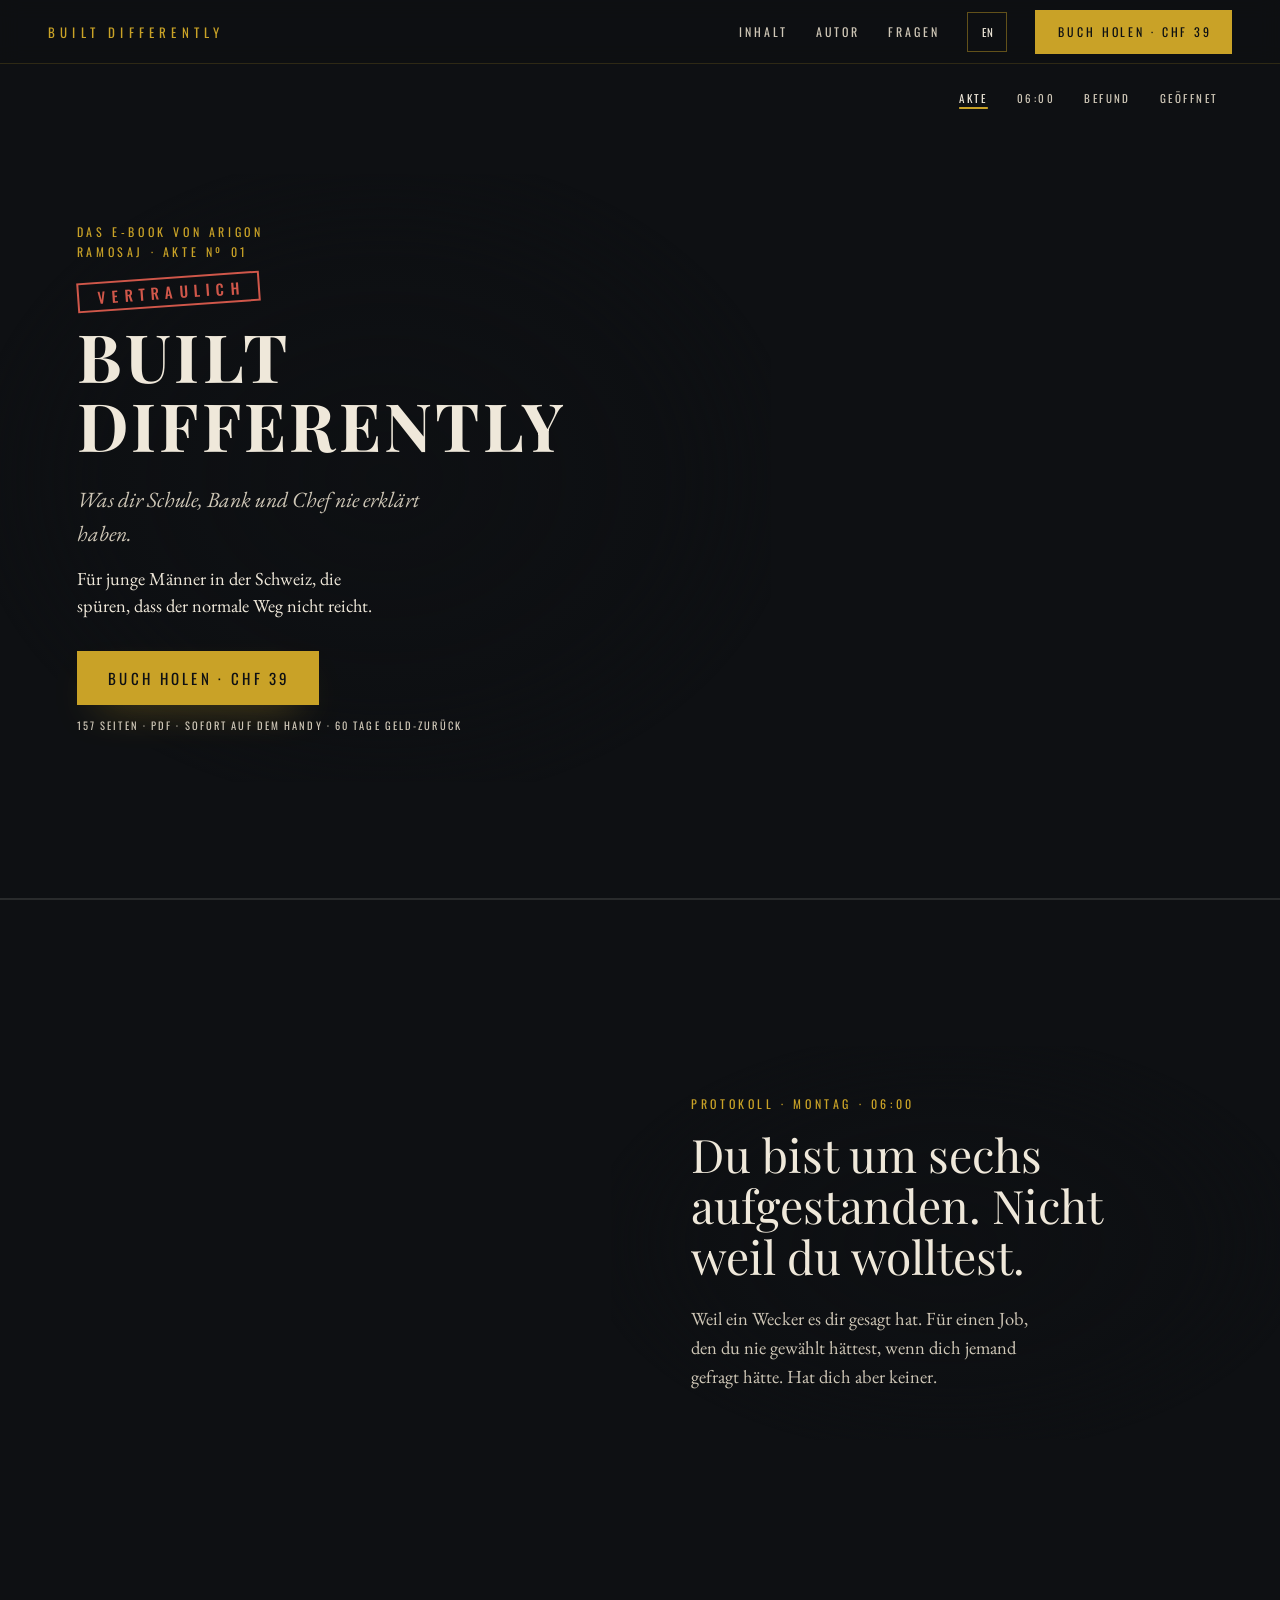
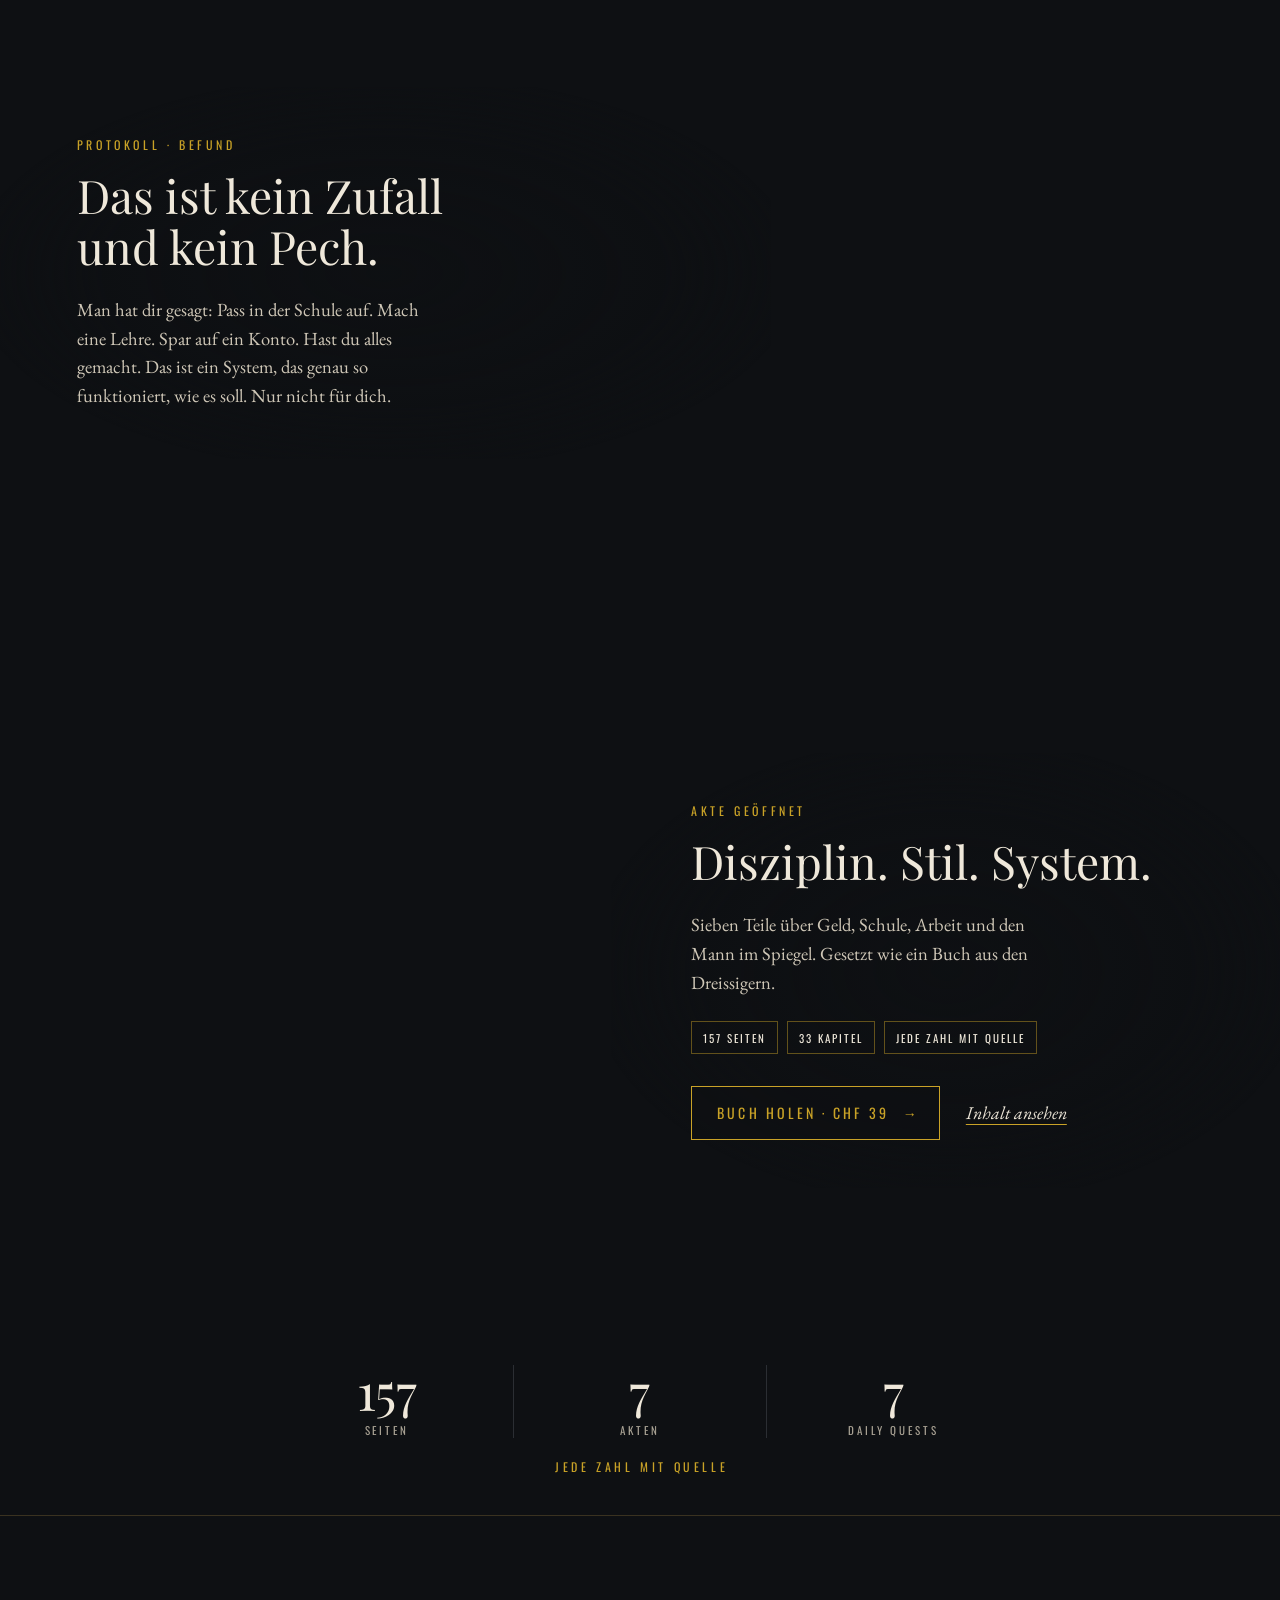
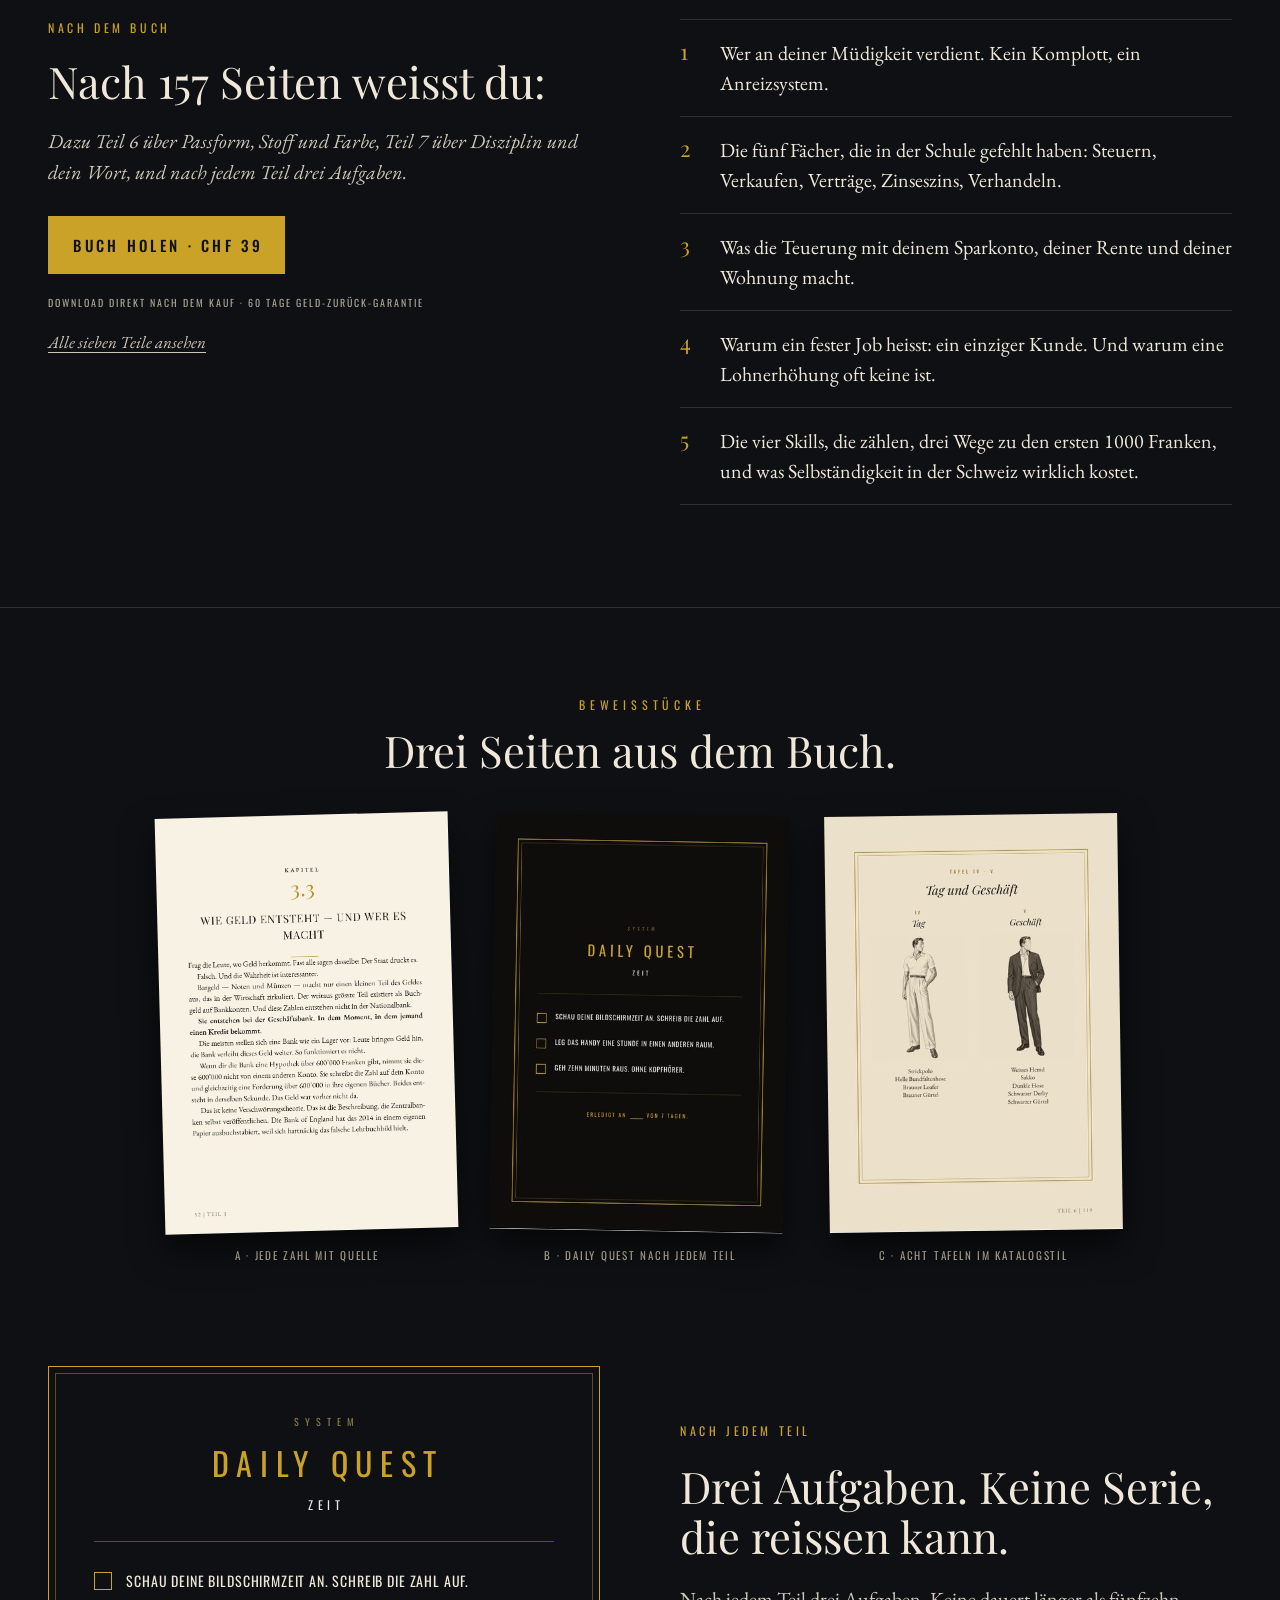
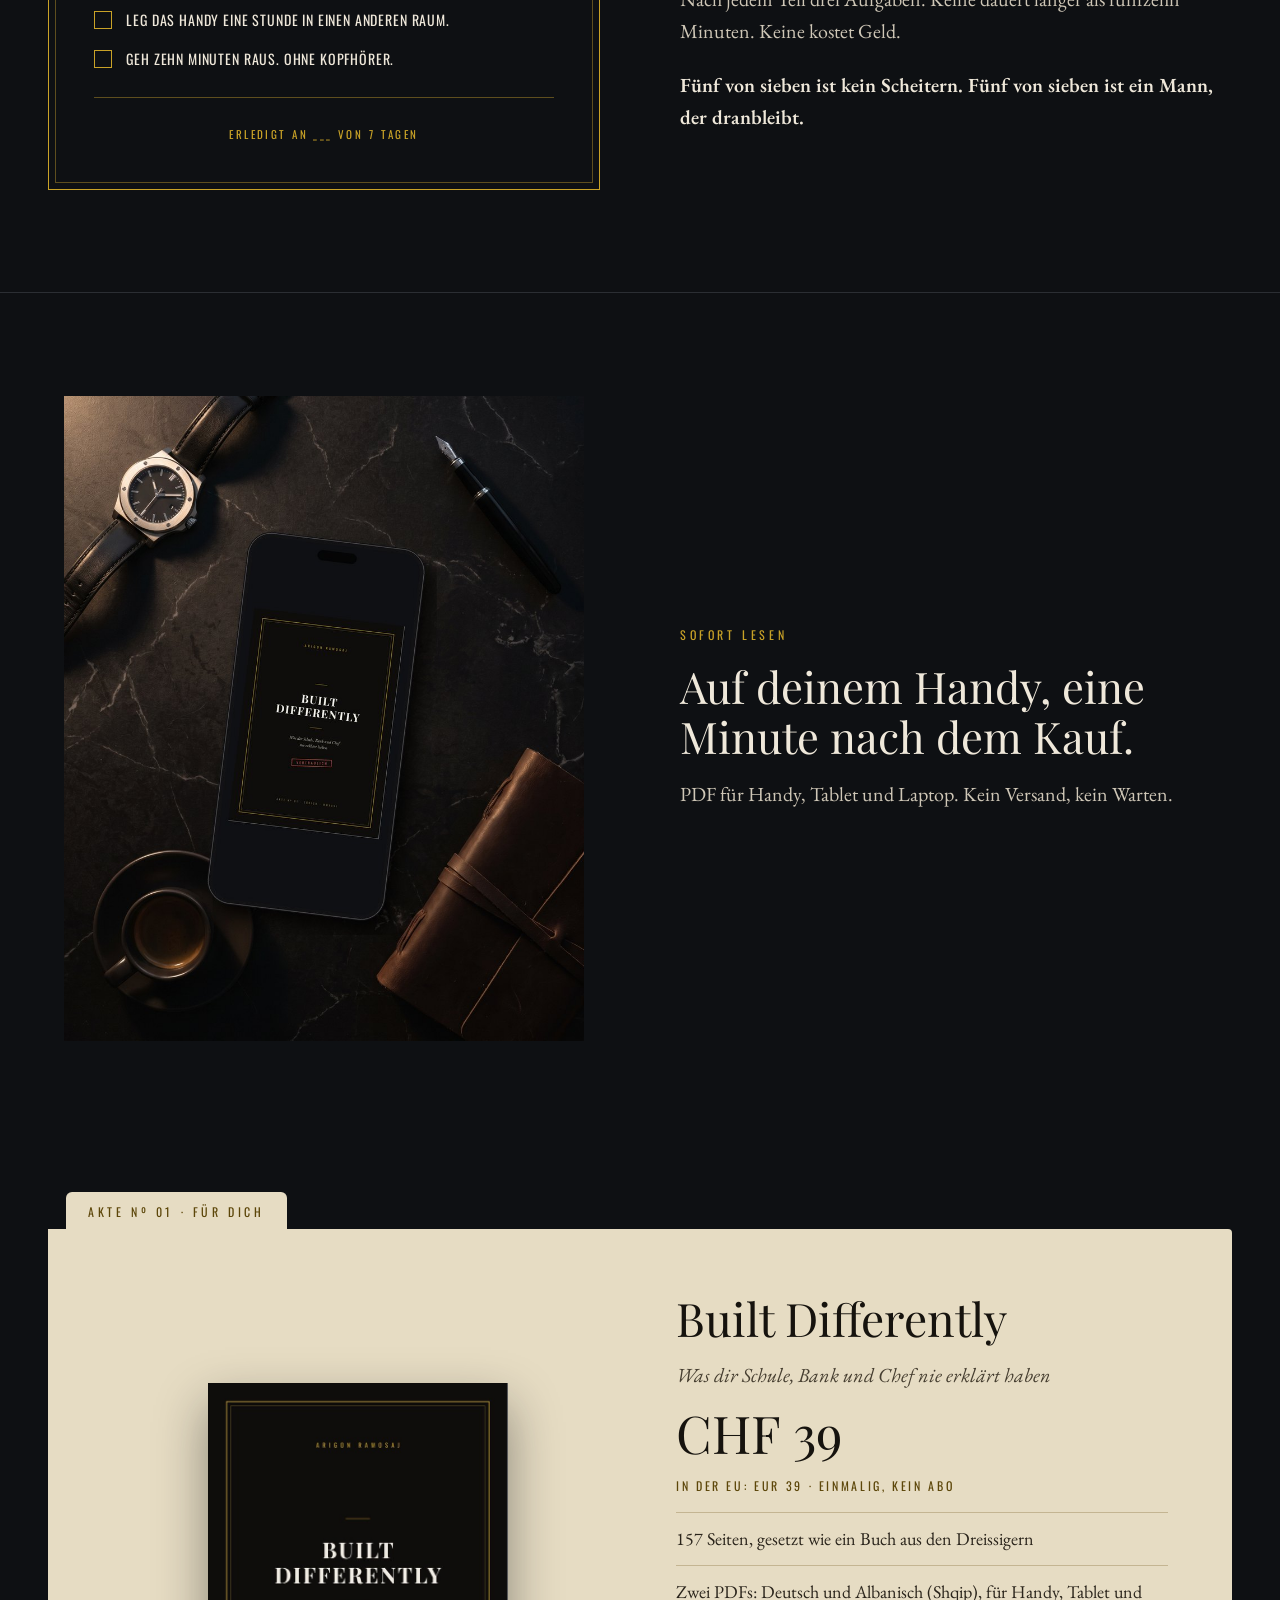
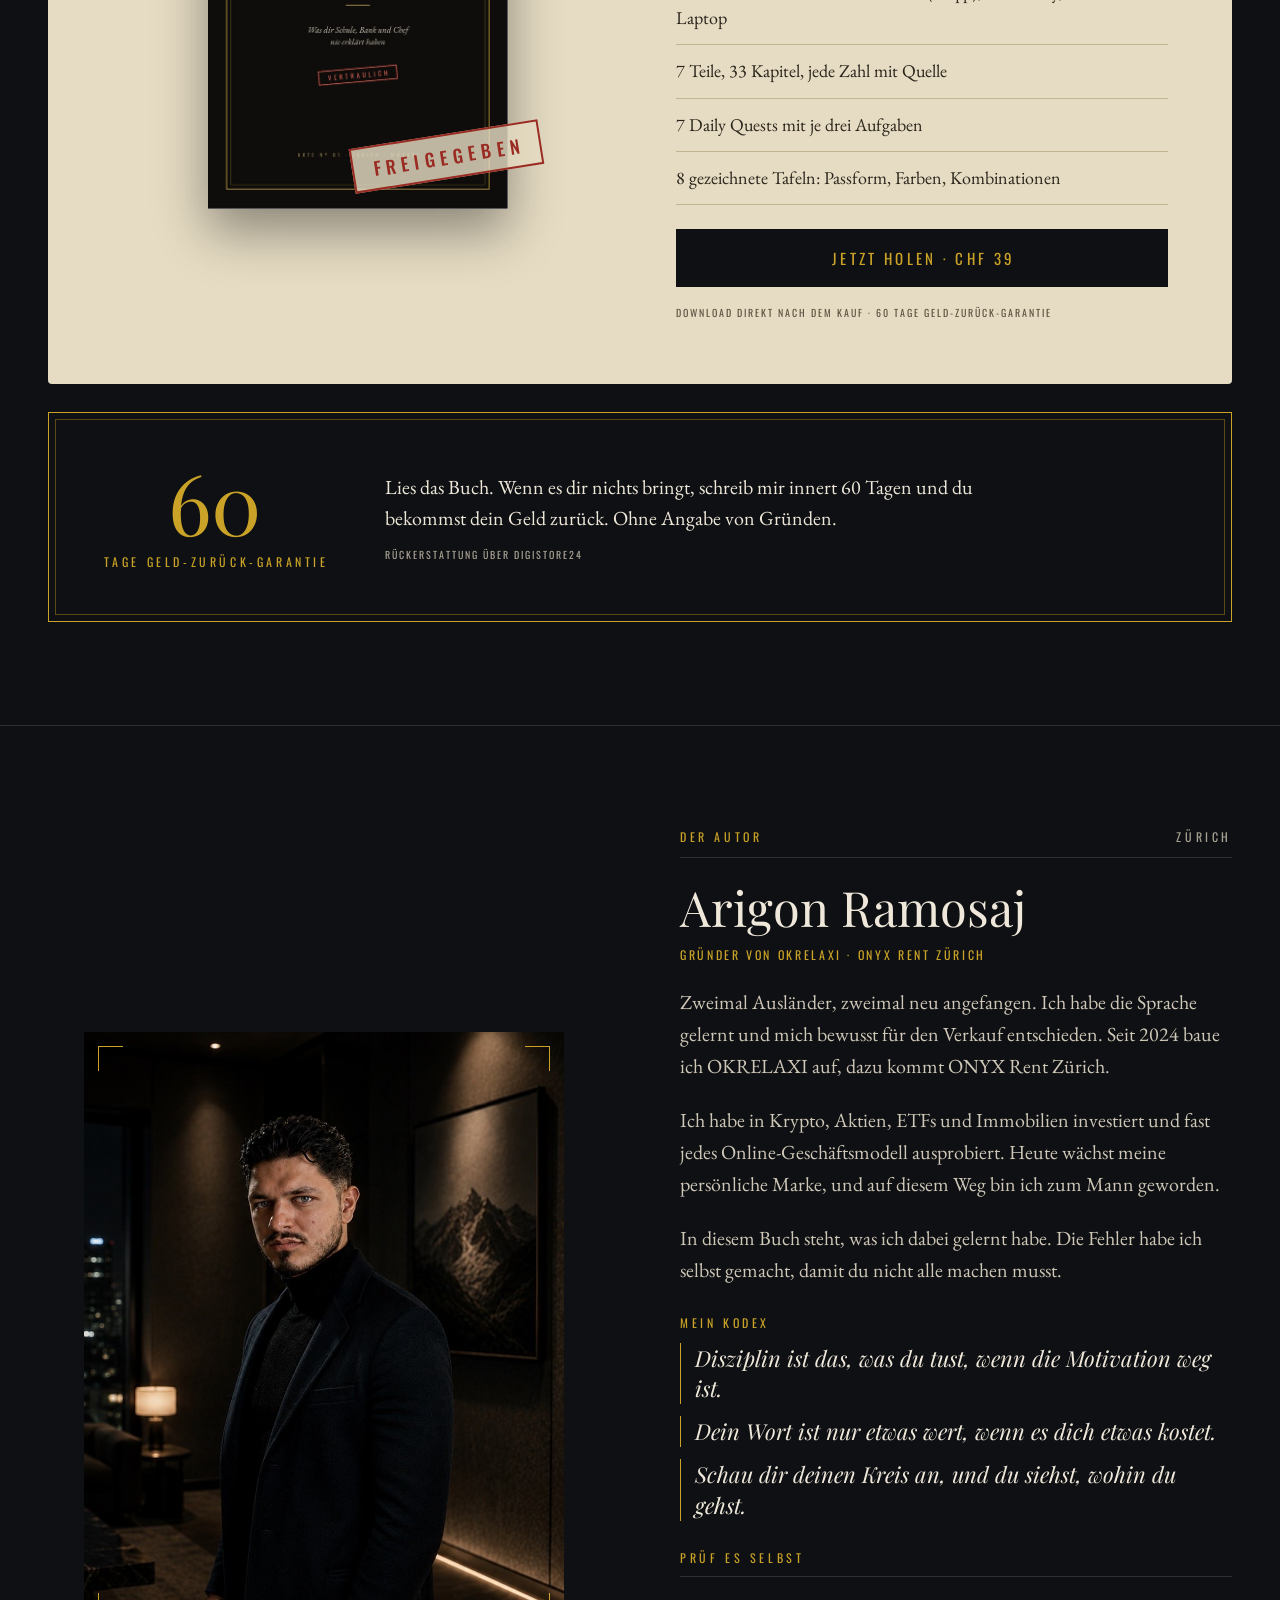
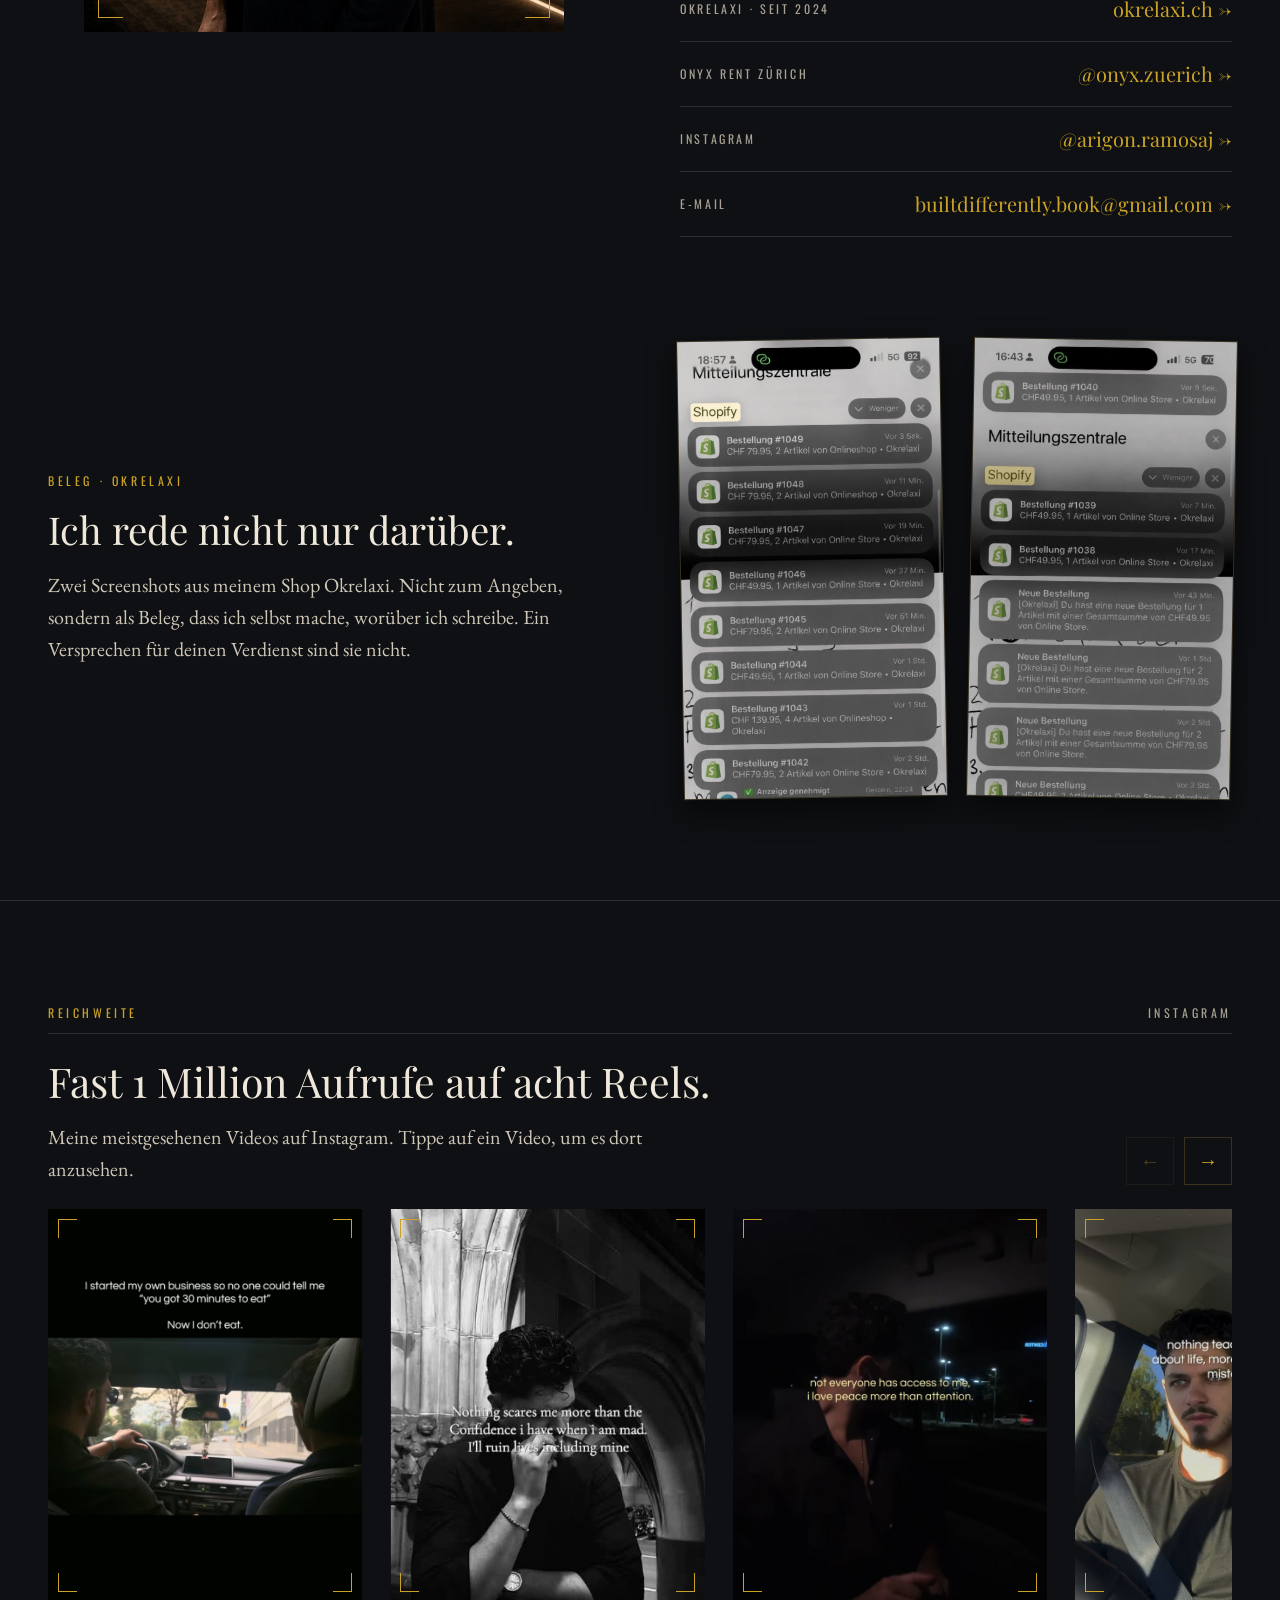
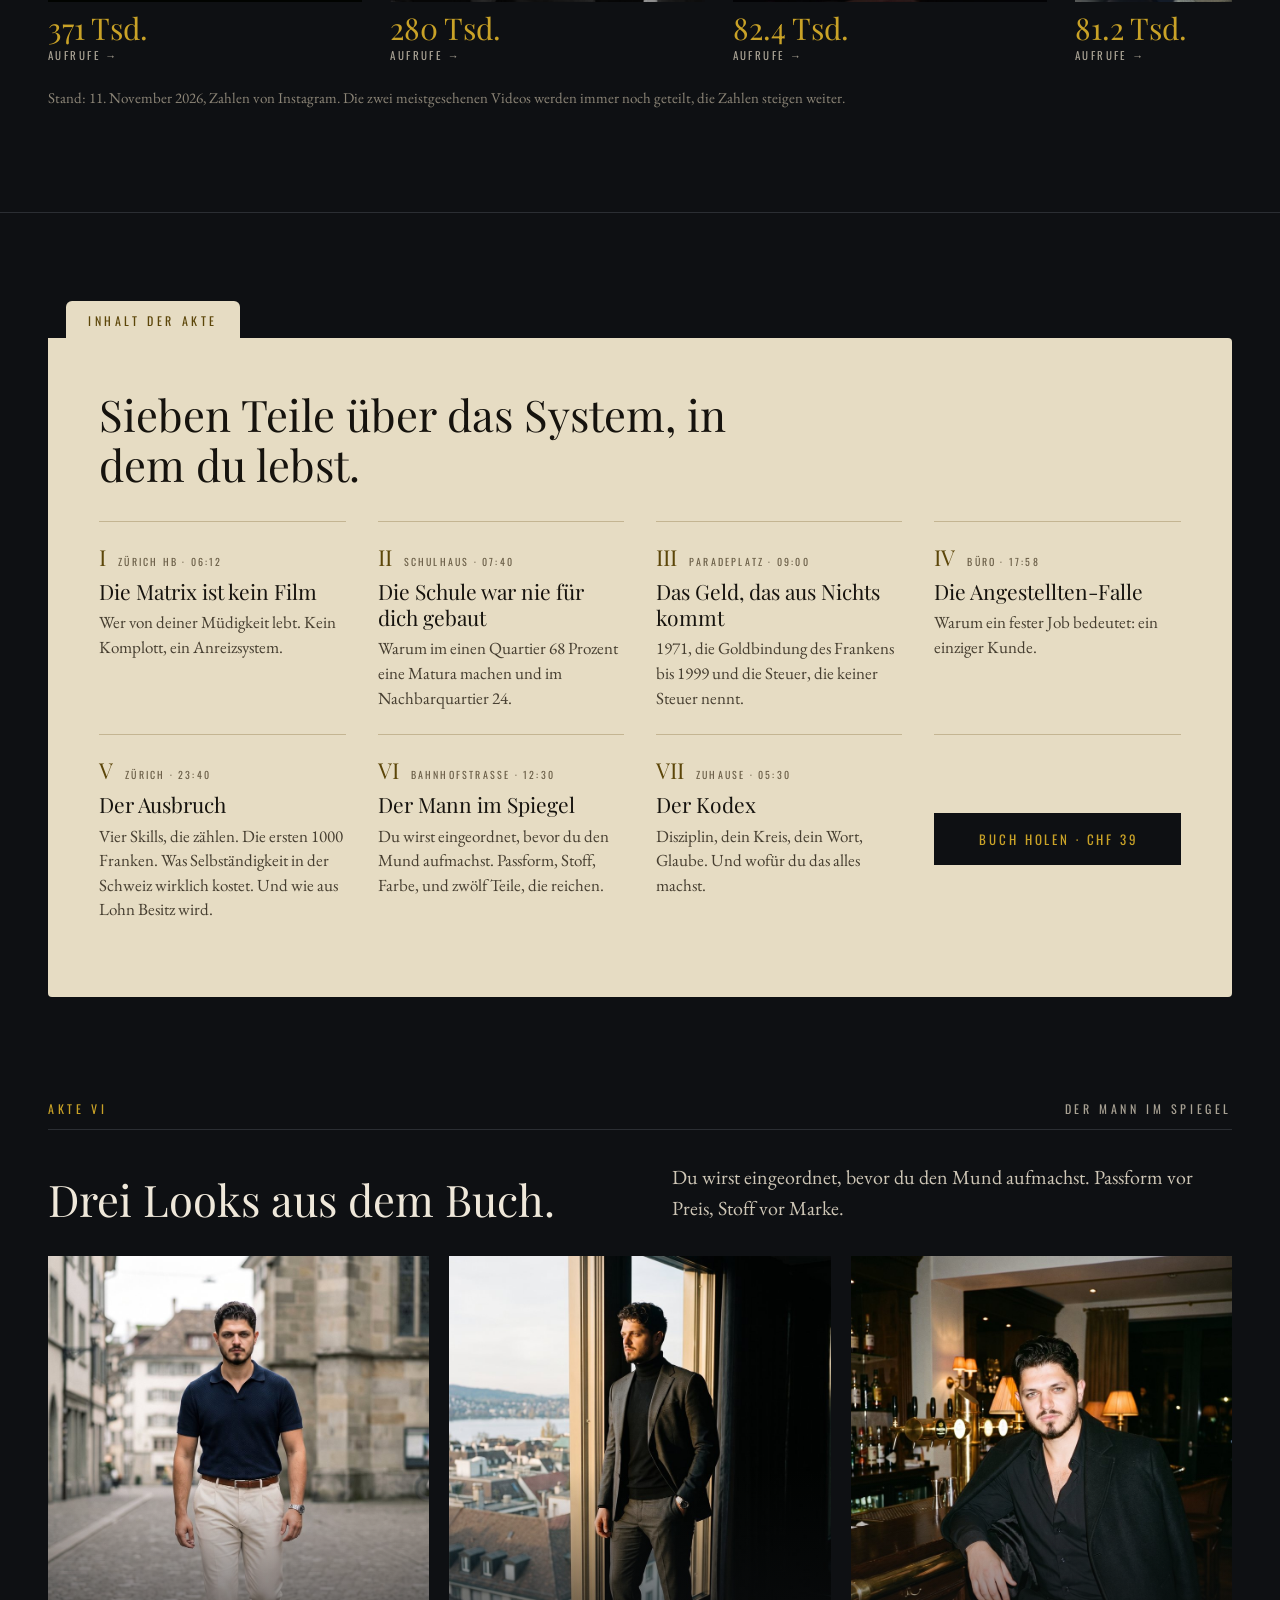
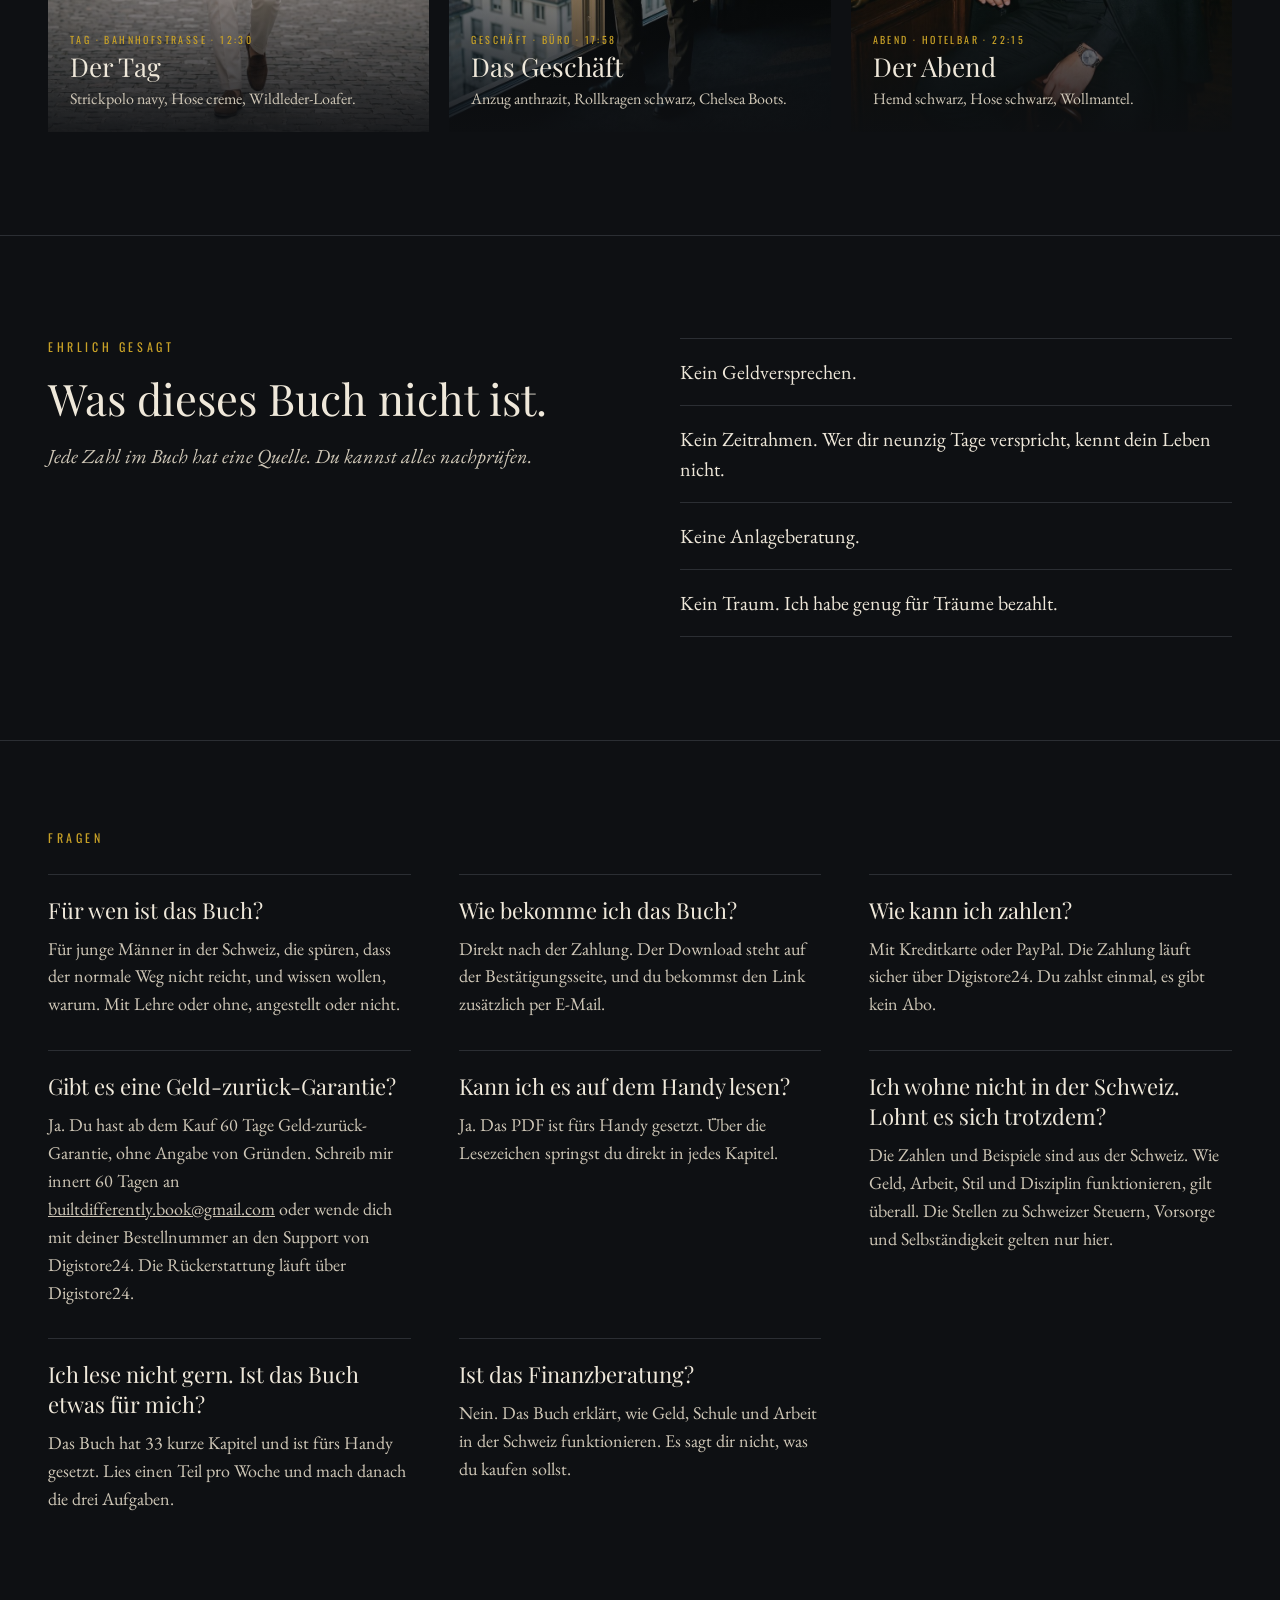
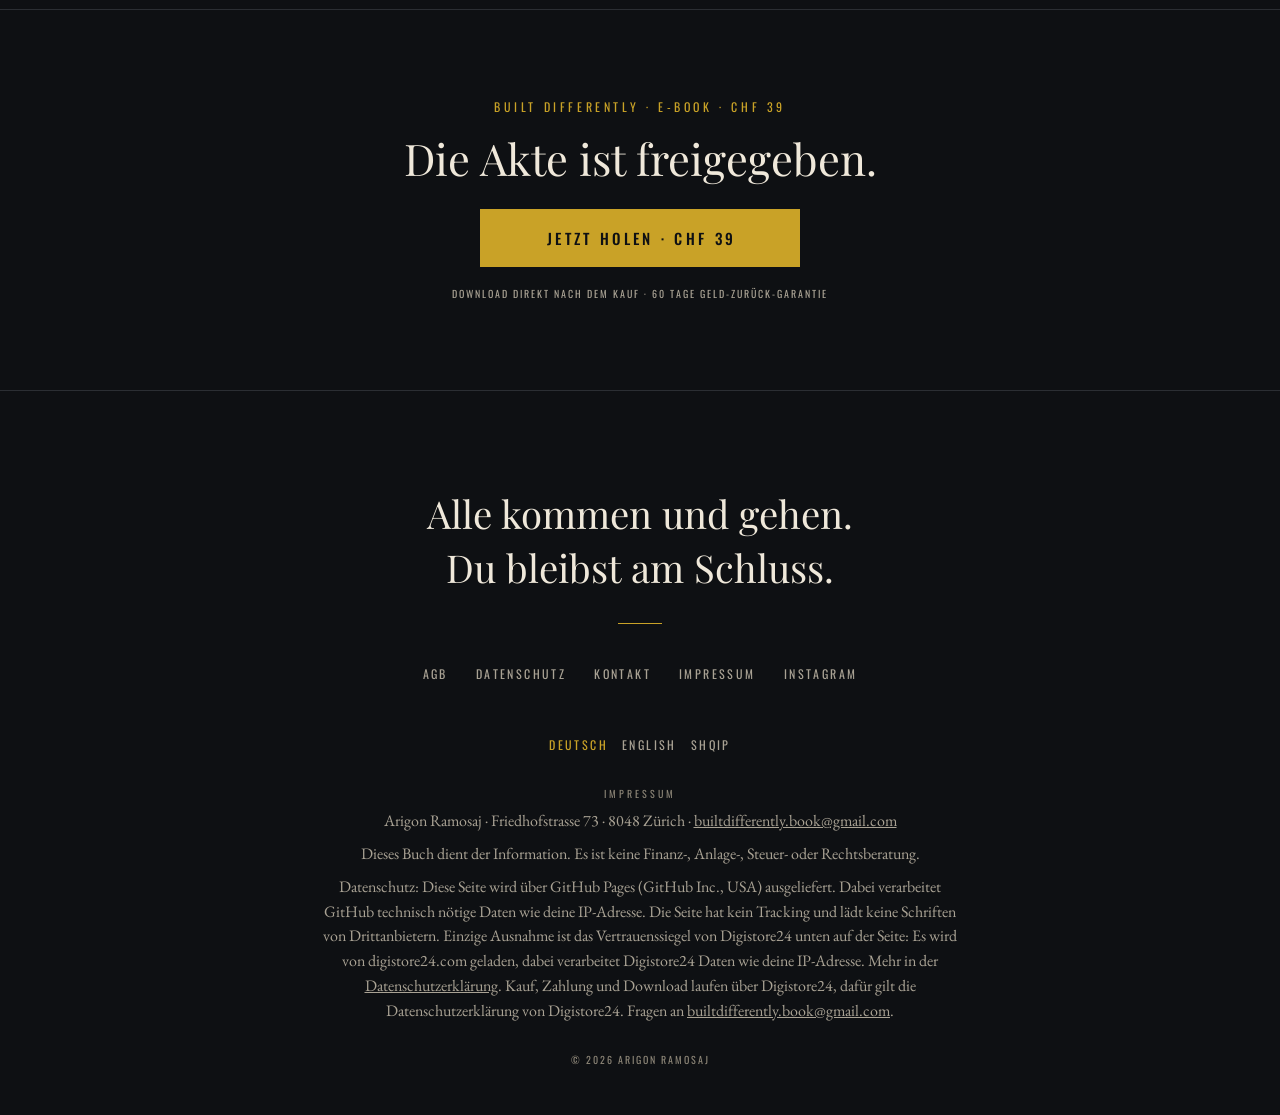
==== commit ffac8133: "Vorschau Verkaufs-Umbau: klarer erster Bildschirm, kürzerer Film, Nutzen-Block, Angebot früher, Gara" ====
--- a/index.html
+++ b/index.html
@@ -32,9 +32,10 @@
 <link rel="manifest" href="site.webmanifest">
 <link rel="preload" href="assets/fonts/PlayfairDisplay.woff2" as="font" type="font/woff2" crossorigin>
 <link rel="preload" href="assets/fonts/Oswald.woff2" as="font" type="font/woff2" crossorigin>
-<link rel="stylesheet" href="assets/site.css?v=4">
+<script>/* feste Bildschirmhöhe in px: ändert sich nicht, wenn die Browserleiste (z. B. im Instagram-Browser) beim Scrollen ein- und ausfährt */(function(){var r=document.documentElement,w=0,h=0;function s(f){var nw=window.innerWidth,nh=window.innerHeight;if(f||nw!==w||Math.abs(nh-h)>h*0.3){w=nw;h=nh;r.style.setProperty("--bd-vh",(nh/100)+"px");}}s(true);window.addEventListener("resize",function(){s(false)});window.addEventListener("orientationchange",function(){setTimeout(function(){s(true)},400)});})();</script>
+<link rel="stylesheet" href="assets/site.css?v=7">
 <script type="application/ld+json">{"@context": "https://schema.org", "@type": "Book", "name": "Built Differently", "author": {"@type": "Person", "name": "Arigon Ramosaj"}, "inLanguage": "de-CH", "bookFormat": "https://schema.org/EBook", "numberOfPages": 157, "description": "Das E-Book von Arigon Ramosaj für junge Männer in der Schweiz: was dir Schule, Bank und Chef nie erklärt haben. 157 Seiten, PDF, CHF 39.", "image": "https://builtdifferently.ch/assets/bd/cover.jpg", "url": "https://builtdifferently.ch/"}</script>
-<script src="assets/app.js?v=4" defer></script>
+<script src="assets/app.js?v=7" defer></script>
 </head>
 <body>
 <div class="bd-site">
@@ -46,7 +47,7 @@
 <a href="#autor">Autor</a>
 <a href="#fragen">Fragen</a>
 <a class="bd-lang" href="/en/" hreflang="en" lang="en" aria-label="English version">EN</a>
-<a class="bd-cta-header" href="#kaufen">Buch holen · CHF 39</a>
+<a class="bd-cta-header" href="#kaufen" data-kauf="">Buch holen · CHF 39</a>
 </nav>
 </header>
 <main>
@@ -64,10 +65,10 @@
 <div class="journey__progress" aria-hidden="true"><span></span></div>
 </div>
 <div class="journey__story">
-<article class="chapter" id="akte" data-align="left" style="min-height: 130vh; min-height: 130dvh" data-still-desktop="assets/film/akte-desktop-0.jpg" data-still-mobil="assets/film/akte-mobil-0.jpg"><div class="chapter__pin"><div class="chapter__copy"><p class="chapter__kicker">Arigon Ramosaj · Akte Nº 01 · Zürich · 23:10</p><span class="bd-stamp" aria-hidden="true">Vertraulich</span><h1 class="chapter__title">Built Differently</h1><p class="chapter__body">Was dir Schule, Bank und Chef nie erklärt haben.</p><div class="chapter__actions"><div class="bd-akte-actions"><a class="bd-cta-akte" href="#kaufen">Buch holen · CHF 39</a><p class="bd-akte-note">E-Book · 157 Seiten · PDF · Download direkt nach dem Kauf</p></div></div></div></div></article>
-<article class="chapter" id="protokoll" data-align="right" style="min-height: 140vh; min-height: 140dvh" data-still-desktop="assets/film/akte-desktop-90.jpg" data-still-mobil="assets/film/akte-mobil-90.jpg"><div class="chapter__pin"><div class="chapter__copy"><p class="chapter__kicker">Protokoll · Montag · 06:00</p><h2 class="chapter__title">Du bist um sechs aufgestanden. Nicht weil du wolltest.</h2><p class="chapter__body">Weil ein Wecker es dir gesagt hat. Für einen Job, den du nie gewählt hättest, wenn dich jemand gefragt hätte. Hat dich aber keiner.</p></div></div></article>
-<article class="chapter" id="befund" data-align="left" style="min-height: 140vh; min-height: 140dvh" data-still-desktop="assets/film/akte-desktop-180.jpg" data-still-mobil="assets/film/akte-mobil-180.jpg"><div class="chapter__pin"><div class="chapter__copy"><p class="chapter__kicker">Protokoll · Befund</p><h2 class="chapter__title">Das ist kein Zufall und kein Pech.</h2><p class="chapter__body">Man hat dir gesagt: Pass in der Schule auf. Mach eine Lehre. Spar auf ein Konto. Hast du alles gemacht. Das ist ein System, das genau so funktioniert, wie es soll. Nur nicht für dich.</p></div></div></article>
-<article class="chapter" id="geoeffnet" data-align="right" style="min-height: 150vh; min-height: 150dvh" data-still-desktop="assets/film/akte-desktop-270.jpg" data-still-mobil="assets/film/akte-mobil-270.jpg"><div class="chapter__pin"><div class="chapter__copy"><p class="chapter__kicker">Akte geöffnet</p><h2 class="chapter__title">Disziplin. Stil. System.</h2><p class="chapter__body">Sieben Teile über Geld, Schule, Arbeit und den Mann im Spiegel. Gesetzt wie ein Buch aus den Dreissigern.</p><ul class="chapter__tags"><li>157 Seiten</li><li>33 Kapitel</li><li>Jede Zahl mit Quelle</li></ul><div class="chapter__actions"><div class="bd-open-actions"><a class="bd-cta-open" href="#kaufen">Buch holen · CHF 39</a><a class="bd-link-inhalt" href="#inhalt">Inhalt ansehen</a></div></div></div></div></article>
+<article class="chapter" id="akte" data-align="left" style="min-height: 100vh; min-height: calc(var(--bd-vh, 1svh) * 100)" data-still-desktop="assets/film/akte-desktop-0.jpg" data-still-mobil="assets/film/akte-mobil-0.jpg"><div class="chapter__pin"><div class="chapter__copy"><p class="chapter__kicker">Das E-Book von Arigon Ramosaj · Akte Nº 01</p><span class="bd-stamp" aria-hidden="true">Vertraulich</span><h1 class="chapter__title">Built Differently</h1><p class="chapter__body">Was dir Schule, Bank und Chef nie erklärt haben.</p><p class="bd-akte-for">Für junge Männer in der Schweiz, die spüren, dass der normale Weg nicht reicht.</p><div class="chapter__actions"><div class="bd-akte-actions"><a class="bd-cta-akte" href="#kaufen" data-kauf="">Buch holen · CHF 39</a><p class="bd-akte-note">157 Seiten · PDF · Sofort auf dem Handy · 60 Tage Geld-zurück</p></div></div></div></div></article>
+<article class="chapter" id="protokoll" data-align="right" style="min-height: 70vh; min-height: calc(var(--bd-vh, 1svh) * 70)" data-still-desktop="assets/film/akte-desktop-90.jpg" data-still-mobil="assets/film/akte-mobil-90.jpg"><div class="chapter__pin"><div class="chapter__copy"><p class="chapter__kicker">Protokoll · Montag · 06:00</p><h2 class="chapter__title">Du bist um sechs aufgestanden. Nicht weil du wolltest.</h2><p class="chapter__body">Weil ein Wecker es dir gesagt hat. Für einen Job, den du nie gewählt hättest, wenn dich jemand gefragt hätte. Hat dich aber keiner.</p></div></div></article>
+<article class="chapter" id="befund" data-align="left" style="min-height: 70vh; min-height: calc(var(--bd-vh, 1svh) * 70)" data-still-desktop="assets/film/akte-desktop-180.jpg" data-still-mobil="assets/film/akte-mobil-180.jpg"><div class="chapter__pin"><div class="chapter__copy"><p class="chapter__kicker">Protokoll · Befund</p><h2 class="chapter__title">Das ist kein Zufall und kein Pech.</h2><p class="chapter__body">Man hat dir gesagt: Pass in der Schule auf. Mach eine Lehre. Spar auf ein Konto. Hast du alles gemacht. Das ist ein System, das genau so funktioniert, wie es soll. Nur nicht für dich.</p></div></div></article>
+<article class="chapter" id="geoeffnet" data-align="right" style="min-height: 85vh; min-height: calc(var(--bd-vh, 1svh) * 85)" data-still-desktop="assets/film/akte-desktop-270.jpg" data-still-mobil="assets/film/akte-mobil-270.jpg"><div class="chapter__pin"><div class="chapter__copy"><p class="chapter__kicker">Akte geöffnet</p><h2 class="chapter__title">Disziplin. Stil. System.</h2><p class="chapter__body">Sieben Teile über Geld, Schule, Arbeit und den Mann im Spiegel. Gesetzt wie ein Buch aus den Dreissigern.</p><ul class="chapter__tags"><li>157 Seiten</li><li>33 Kapitel</li><li>Jede Zahl mit Quelle</li></ul><div class="chapter__actions"><div class="bd-open-actions"><a class="bd-cta-open" href="#kaufen" data-kauf="">Buch holen · CHF 39</a><a class="bd-link-inhalt" href="#nutzen">Inhalt ansehen</a></div></div></div></div></article>
 </div>
 </section>
 <div class="bd-variant bd-variant--mobile">
@@ -79,46 +80,24 @@
 </div>
 <div style="font-family: Oswald, sans-serif; font-size: 11px; letter-spacing: 0.3em; padding-left: 0.3em; color: #C9A227">JEDE ZAHL MIT QUELLE</div>
 </section>
-<section id="inhalt" style="padding: 0 16px 72px; background: #0E1013; display: flex; flex-direction: column">
-<div style="align-self: flex-start; margin-left: 14px; padding: 10px 18px 8px; background: #E6DCC3; border-radius: 6px 6px 0 0; font-family: Oswald, sans-serif; font-size: 11px; letter-spacing: 0.3em; color: #5C4609">INHALT DER AKTE</div>
-<div style="background: #E6DCC3; color: #1B1812; padding: 34px 22px 30px; display: flex; flex-direction: column; gap: 24px; border-radius: 0 4px 4px 4px">
-<h2 style="margin: 0; font-family: 'Playfair Display', serif; font-weight: 400; font-size: 29px; line-height: 1.2; color: #16130E">Sieben Teile über das System, in dem du lebst.</h2>
+
+<section id="nutzen" style="padding: 56px 28px 64px; background: #0E1013; display: flex; flex-direction: column; gap: 22px">
+<div style="font-family: Oswald, sans-serif; font-size: 11px; letter-spacing: 0.3em; color: #C9A227">NACH DEM BUCH</div>
+<h2 style="margin: 0; font-family: 'Playfair Display', serif; font-weight: 400; font-size: 30px; line-height: 1.2; color: #EFE8DA">Nach 157 Seiten weisst du:</h2>
 <div style="display: flex; flex-direction: column">
-<div style="display: flex; gap: 14px; padding: 16px 0; border-top: 1px solid #C4B592">
-<div style="flex-shrink: 0; width: 36px; font-family: 'Playfair Display', serif; font-size: 18px; color: #5C4609">I</div>
-<div style="display: flex; flex-direction: column; gap: 4px"><div style="font-family: Oswald, sans-serif; font-size: 10px; letter-spacing: 0.22em; color: #6B5F48">ZÜRICH HB · 06:12</div><div style="font-family: 'Playfair Display', serif; font-size: 19px; color: #16130E">Die Matrix ist kein Film</div><div style="font-size: 16px; line-height: 1.45; color: #463E30">Wer von deiner Müdigkeit lebt. Kein Komplott, ein Anreizsystem.</div></div>
-</div>
-<div style="display: flex; gap: 14px; padding: 16px 0; border-top: 1px solid #C4B592">
-<div style="flex-shrink: 0; width: 36px; font-family: 'Playfair Display', serif; font-size: 18px; color: #5C4609">II</div>
-<div style="display: flex; flex-direction: column; gap: 4px"><div style="font-family: Oswald, sans-serif; font-size: 10px; letter-spacing: 0.22em; color: #6B5F48">SCHULHAUS · 07:40</div><div style="font-family: 'Playfair Display', serif; font-size: 19px; color: #16130E">Die Schule war nie für dich gebaut</div><div style="font-size: 16px; line-height: 1.45; color: #463E30">Warum im einen Quartier 68 Prozent eine Matura machen und im Nachbarquartier 24.</div></div>
-</div>
-<div style="display: flex; gap: 14px; padding: 16px 0; border-top: 1px solid #C4B592">
-<div style="flex-shrink: 0; width: 36px; font-family: 'Playfair Display', serif; font-size: 18px; color: #5C4609">III</div>
-<div style="display: flex; flex-direction: column; gap: 4px"><div style="font-family: Oswald, sans-serif; font-size: 10px; letter-spacing: 0.22em; color: #6B5F48">PARADEPLATZ · 09:00</div><div style="font-family: 'Playfair Display', serif; font-size: 19px; color: #16130E">Das Geld, das aus Nichts kommt</div><div style="font-size: 16px; line-height: 1.45; color: #463E30">1971, die Goldbindung des Frankens bis 1999 und die Steuer, die keiner Steuer nennt.</div></div>
-</div>
-<div style="display: flex; gap: 14px; padding: 16px 0; border-top: 1px solid #C4B592">
-<div style="flex-shrink: 0; width: 36px; font-family: 'Playfair Display', serif; font-size: 18px; color: #5C4609">IV</div>
-<div style="display: flex; flex-direction: column; gap: 4px"><div style="font-family: Oswald, sans-serif; font-size: 10px; letter-spacing: 0.22em; color: #6B5F48">BÜRO · 17:58</div><div style="font-family: 'Playfair Display', serif; font-size: 19px; color: #16130E">Die Angestellten-Falle</div><div style="font-size: 16px; line-height: 1.45; color: #463E30">Warum ein fester Job bedeutet: ein einziger Kunde.</div></div>
-</div>
-<div style="display: flex; gap: 14px; padding: 16px 0; border-top: 1px solid #C4B592">
-<div style="flex-shrink: 0; width: 36px; font-family: 'Playfair Display', serif; font-size: 18px; color: #5C4609">V</div>
-<div style="display: flex; flex-direction: column; gap: 4px"><div style="font-family: Oswald, sans-serif; font-size: 10px; letter-spacing: 0.22em; color: #6B5F48">ZÜRICH · 23:40</div><div style="font-family: 'Playfair Display', serif; font-size: 19px; color: #16130E">Der Ausbruch</div><div style="font-size: 16px; line-height: 1.45; color: #463E30">Vier Skills, die zählen. Die ersten 1000 Franken. Was Selbständigkeit in der Schweiz wirklich kostet. Und wie aus Lohn Besitz wird.</div></div>
-</div>
-<div style="display: flex; gap: 14px; padding: 16px 0; border-top: 1px solid #C4B592">
-<div style="flex-shrink: 0; width: 36px; font-family: 'Playfair Display', serif; font-size: 18px; color: #5C4609">VI</div>
-<div style="display: flex; flex-direction: column; gap: 4px"><div style="font-family: Oswald, sans-serif; font-size: 10px; letter-spacing: 0.22em; color: #6B5F48">BAHNHOFSTRASSE · 12:30</div><div style="font-family: 'Playfair Display', serif; font-size: 19px; color: #16130E">Der Mann im Spiegel</div><div style="font-size: 16px; line-height: 1.45; color: #463E30">Du wirst eingeordnet, bevor du den Mund aufmachst. Passform, Stoff, Farbe, und zwölf Teile, die reichen.</div></div>
-</div>
-<div style="display: flex; gap: 14px; padding: 16px 0; border-top: 1px solid #C4B592; border-bottom: 1px solid #C4B592">
-<div style="flex-shrink: 0; width: 36px; font-family: 'Playfair Display', serif; font-size: 18px; color: #5C4609">VII</div>
-<div style="display: flex; flex-direction: column; gap: 4px"><div style="font-family: Oswald, sans-serif; font-size: 10px; letter-spacing: 0.22em; color: #6B5F48">ZUHAUSE · 05:30</div><div style="font-family: 'Playfair Display', serif; font-size: 19px; color: #16130E">Der Kodex</div><div style="font-size: 16px; line-height: 1.45; color: #463E30">Disziplin, dein Kreis, dein Wort, Glaube. Und wofür du das alles machst.</div></div>
-</div>
-</div>
-</div>
-</section>
-
-
-
-<section style="padding: 8px 24px 68px; background: #0E1013; display: flex; flex-direction: column; gap: 26px">
+<div style="display: grid; grid-template-columns: 32px minmax(0, 1fr); align-items: baseline; padding: 16px 0; border-top: 1px solid #2B2E33"><span style="font-family: 'Playfair Display', serif; font-size: 20px; line-height: 1; color: #C9A227">1</span><span style="font-size: 18px; line-height: 1.5; color: #EFE8DA">Wer an deiner Müdigkeit verdient. Kein Komplott, ein Anreizsystem.</span></div>
+<div style="display: grid; grid-template-columns: 32px minmax(0, 1fr); align-items: baseline; padding: 16px 0; border-top: 1px solid #2B2E33"><span style="font-family: 'Playfair Display', serif; font-size: 20px; line-height: 1; color: #C9A227">2</span><span style="font-size: 18px; line-height: 1.5; color: #EFE8DA">Die fünf Fächer, die in der Schule gefehlt haben: Steuern, Verkaufen, Verträge, Zinseszins, Verhandeln.</span></div>
+<div style="display: grid; grid-template-columns: 32px minmax(0, 1fr); align-items: baseline; padding: 16px 0; border-top: 1px solid #2B2E33"><span style="font-family: 'Playfair Display', serif; font-size: 20px; line-height: 1; color: #C9A227">3</span><span style="font-size: 18px; line-height: 1.5; color: #EFE8DA">Was die Teuerung mit deinem Sparkonto, deiner Rente und deiner Wohnung macht.</span></div>
+<div style="display: grid; grid-template-columns: 32px minmax(0, 1fr); align-items: baseline; padding: 16px 0; border-top: 1px solid #2B2E33"><span style="font-family: 'Playfair Display', serif; font-size: 20px; line-height: 1; color: #C9A227">4</span><span style="font-size: 18px; line-height: 1.5; color: #EFE8DA">Warum ein fester Job heisst: ein einziger Kunde. Und warum eine Lohnerhöhung oft keine ist.</span></div>
+<div style="display: grid; grid-template-columns: 32px minmax(0, 1fr); align-items: baseline; padding: 16px 0; border-top: 1px solid #2B2E33; border-bottom: 1px solid #2B2E33"><span style="font-family: 'Playfair Display', serif; font-size: 20px; line-height: 1; color: #C9A227">5</span><span style="font-size: 18px; line-height: 1.5; color: #EFE8DA">Die vier Skills, die zählen, drei Wege zu den ersten 1000 Franken, und was Selbständigkeit in der Schweiz wirklich kostet.</span></div>
+</div>
+<p style="margin: 0; font-style: italic; font-size: 18px; line-height: 1.55; color: #CFC7B7">Dazu Teil 6 über Passform, Stoff und Farbe, Teil 7 über Disziplin und dein Wort, und nach jedem Teil drei Aufgaben.</p>
+<a href="#kaufen" data-kauf="" style="display: flex; align-items: center; justify-content: center; min-height: 56px; box-sizing: border-box; background: #C9A227; color: #0E1013; text-decoration: none; font-family: Oswald, sans-serif; font-weight: 500; font-size: 15px; letter-spacing: 0.22em; padding: 0 22px 0 calc(22px + 0.22em); width: 100%; margin-top: 6px">BUCH HOLEN · CHF 39</a>
+<div style="font-family: Oswald, sans-serif; font-size: 10px; letter-spacing: 0.2em; line-height: 1.7; color: #A9A294; text-align: center">DOWNLOAD DIREKT NACH DEM KAUF · 60 TAGE GELD-ZURÜCK-GARANTIE</div>
+<a href="#inhalt" style="align-self: center; font-style: italic; font-size: 17px; color: #CFC7B7; text-decoration: underline; text-underline-offset: 4px">Alle sieben Teile ansehen</a>
+</section>
+
+<section style="border-top: 1px solid #2B2E33; padding: 8px 24px 68px; background: #0E1013; display: flex; flex-direction: column; gap: 26px">
 <div style="display: flex; flex-direction: column; gap: 12px; text-align: center; align-items: center">
 <div style="font-family: Oswald, sans-serif; font-size: 11px; letter-spacing: 0.4em; padding-left: 0.4em; color: #C9A227">BEWEISSTÜCKE</div>
 <h2 style="margin: 0; font-family: 'Playfair Display', serif; font-weight: 400; font-size: 28px; line-height: 1.2; color: #EFE8DA">Drei Seiten aus dem Buch.</h2>
@@ -137,45 +116,6 @@
 <div style="font-family: Oswald, sans-serif; font-size: 9px; letter-spacing: 0.14em; line-height: 1.5; text-align: center; color: #BDB5A5">C · ACHT TAFELN IM KATALOGSTIL</div>
 </div>
 </div>
-</section><section style="padding: 0 0 72px; background: #0E1013; display: flex; flex-direction: column; gap: 22px">
-<div style="padding: 0 28px; display: flex; flex-direction: column; gap: 12px">
-<div style="display: flex; justify-content: space-between; align-items: center; padding-bottom: 12px; border-bottom: 1px solid #2B2E33">
-<div style="font-family: Oswald, sans-serif; font-size: 11px; letter-spacing: 0.3em; color: #C9A227">AKTE VI</div>
-<div style="font-family: Oswald, sans-serif; font-size: 11px; letter-spacing: 0.3em; color: #A9A294">DER MANN IM SPIEGEL</div>
-</div>
-<h2 style="margin: 8px 0 0; font-family: 'Playfair Display', serif; font-weight: 400; font-size: 29px; line-height: 1.2; color: #EFE8DA">Drei Looks aus dem Buch.</h2>
-<p style="margin: 0; font-size: 18px; line-height: 1.55; color: #CFC7B7">Du wirst eingeordnet, bevor du den Mund aufmachst. Passform vor Preis, Stoff vor Marke.</p>
-</div>
-<div style="display: flex; gap: 12px; overflow-x: auto; scroll-snap-type: x mandatory; padding: 0 28px 6px; scroll-padding-left: 28px">
-<div style="position: relative; flex-shrink: 0; width: 290px; aspect-ratio: 4 / 5; overflow: hidden; scroll-snap-align: start; background: #181B20">
-<img loading="lazy" decoding="async" src="assets/bd/look-1.jpg" alt="Arigon im navy Strickpolo und cremefarbener Hose auf einer Zürcher Einkaufsstrasse" style="position: absolute; top: 0; left: 0; width: 100%; height: 100%; object-fit: cover; display: block">
-<div style="position: absolute; left: 0; right: 0; bottom: 0; height: 55%; background: linear-gradient(to bottom, rgba(14,16,19,0) 0%, rgba(14,16,19,0.92) 100%)"></div>
-<div style="position: absolute; left: 18px; right: 18px; bottom: 18px; display: flex; flex-direction: column; gap: 6px">
-<div style="font-family: Oswald, sans-serif; font-size: 10px; letter-spacing: 0.24em; color: #C9A227">TAG · BAHNHOFSTRASSE · 12:30</div>
-<div style="font-family: 'Playfair Display', serif; font-size: 24px; line-height: 1.1; color: #EFE8DA">Der Tag</div>
-<div style="font-size: 15px; line-height: 1.4; color: #CFC7B7">Strickpolo navy, Hose creme, Wildleder-Loafer.</div>
-</div>
-</div>
-<div style="position: relative; flex-shrink: 0; width: 290px; aspect-ratio: 4 / 5; overflow: hidden; scroll-snap-align: start; background: #181B20">
-<img loading="lazy" decoding="async" src="assets/bd/look-2.jpg" alt="Arigon im anthrazit Anzug mit schwarzem Rollkragen am Bürofenster über Zürich" style="position: absolute; top: 0; left: 0; width: 100%; height: 100%; object-fit: cover; display: block">
-<div style="position: absolute; left: 0; right: 0; bottom: 0; height: 55%; background: linear-gradient(to bottom, rgba(14,16,19,0) 0%, rgba(14,16,19,0.92) 100%)"></div>
-<div style="position: absolute; left: 18px; right: 18px; bottom: 18px; display: flex; flex-direction: column; gap: 6px">
-<div style="font-family: Oswald, sans-serif; font-size: 10px; letter-spacing: 0.24em; color: #C9A227">GESCHÄFT · BÜRO · 17:58</div>
-<div style="font-family: 'Playfair Display', serif; font-size: 24px; line-height: 1.1; color: #EFE8DA">Das Geschäft</div>
-<div style="font-size: 15px; line-height: 1.4; color: #CFC7B7">Anzug anthrazit, Rollkragen schwarz, Chelsea Boots.</div>
-</div>
-</div>
-<div style="position: relative; flex-shrink: 0; width: 290px; aspect-ratio: 4 / 5; overflow: hidden; scroll-snap-align: start; background: #181B20">
-<img loading="lazy" decoding="async" src="assets/bd/look-3.jpg" alt="Arigon ganz in Schwarz an einer Hotelbar am Abend" style="position: absolute; top: 0; left: 0; width: 100%; height: 100%; object-fit: cover; display: block">
-<div style="position: absolute; left: 0; right: 0; bottom: 0; height: 55%; background: linear-gradient(to bottom, rgba(14,16,19,0) 0%, rgba(14,16,19,0.92) 100%)"></div>
-<div style="position: absolute; left: 18px; right: 18px; bottom: 18px; display: flex; flex-direction: column; gap: 6px">
-<div style="font-family: Oswald, sans-serif; font-size: 10px; letter-spacing: 0.24em; color: #C9A227">ABEND · HOTELBAR · 22:15</div>
-<div style="font-family: 'Playfair Display', serif; font-size: 24px; line-height: 1.1; color: #EFE8DA">Der Abend</div>
-<div style="font-size: 15px; line-height: 1.4; color: #CFC7B7">Hemd schwarz, Hose schwarz, Wollmantel.</div>
-</div>
-</div>
-</div>
-<div style="padding: 0 28px; font-family: Oswald, sans-serif; font-size: 10px; letter-spacing: 0.22em; color: #8C8577">WISCHEN FÜR ALLE DREI LOOKS</div>
 </section>
 
 <section style="padding: 20px 24px 72px; background: #0E1013; display: flex; flex-direction: column; gap: 24px">
@@ -197,6 +137,40 @@
 <p style="margin: 0; font-size: 18px; line-height: 1.55; text-align: center; color: #CFC7B7">Nach jedem Teil drei Aufgaben. Keine dauert länger als fünfzehn Minuten. Keine kostet Geld.</p>
 </section>
 
+<section style="padding: 0; background: #0E1013; display: flex; flex-direction: column">
+<div style="position: relative; width: 100%; aspect-ratio: 928 / 1152; overflow: hidden">
+<img loading="lazy" decoding="async" src="assets/bd/produkt.jpg" alt="Das E-Book Built Differently auf einem Handy, auf schwarzem Marmor mit Uhr, Füller und Notizbuch" style="position: absolute; top: 0; left: 0; width: 100%; height: 100%; object-fit: cover; display: block">
+<div style="position: absolute; left: 0; right: 0; bottom: 0; height: 32%; background: linear-gradient(to bottom, rgba(14,16,19,0) 0%, #0E1013 100%)"></div>
+</div>
+<div style="padding: 0 28px 20px; margin-top: -40px; position: relative; display: flex; flex-direction: column; gap: 10px; text-align: center; align-items: center">
+<h2 style="margin: 0; font-family: 'Playfair Display', serif; font-weight: 400; font-size: 28px; line-height: 1.2; color: #EFE8DA">Auf deinem Handy, eine Minute nach dem Kauf.</h2>
+<p style="margin: 0; font-size: 17px; line-height: 1.5; color: #CFC7B7">PDF für Handy, Tablet und Laptop. Kein Versand, kein Warten.</p>
+</div>
+</section>
+
+<section id="kaufen" style="padding: 36px 16px 76px; background: #0E1013; display: flex; flex-direction: column">
+<div style="align-self: flex-start; margin-left: 14px; padding: 10px 18px 8px; background: #E6DCC3; border-radius: 6px 6px 0 0; font-family: Oswald, sans-serif; font-size: 11px; letter-spacing: 0.3em; color: #5C4609">AKTE Nº 01 · FÜR DICH</div>
+<div style="position: relative; background: #E6DCC3; color: #1B1812; padding: 44px 22px 36px; display: flex; flex-direction: column; align-items: center; gap: 20px; text-align: center; border-radius: 0 4px 4px 4px">
+<div style="position: relative; width: 220px">
+<img loading="lazy" decoding="async" src="assets/bd/cover.jpg" alt="Buchcover Built Differently" style="width: 220px; height: auto; display: block; box-shadow: 0 18px 40px rgba(14,16,19,0.40)">
+<div style="position: absolute; right: -30px; bottom: 26px; transform: rotate(-9deg); border: 2.5px solid #9A2B22; padding: 7px 12px 6px; background: rgba(230,220,195,0.82); font-family: Oswald, sans-serif; font-weight: 500; font-size: 16px; letter-spacing: 0.3em; padding-left: calc(12px + 0.3em); color: #9A2B22">FREIGEGEBEN</div>
+</div>
+<h2 style="margin: 14px 0 0; font-family: 'Playfair Display', serif; font-weight: 400; font-size: 30px; line-height: 1.15; color: #16130E">Built Differently</h2>
+<p style="margin: 0; font-style: italic; font-size: 18px; line-height: 1.4; color: #463E30">Was dir Schule, Bank und Chef nie erklärt haben</p>
+<div style="font-family: 'Playfair Display', serif; font-size: 44px; line-height: 1; color: #16130E">CHF 39</div><div style="font-family: Oswald, sans-serif; font-size: 12px; letter-spacing: 0.22em; color: #5C4609">IN DER EU: EUR 39 · EINMALIG, KEIN ABO</div>
+<div style="width: 100%; display: flex; flex-direction: column; text-align: left">
+<div style="padding: 13px 0; border-top: 1px solid #C4B592; font-size: 17px; line-height: 1.45; color: #2A241B">157 Seiten, gesetzt wie ein Buch aus den Dreissigern</div>
+<div style="padding: 13px 0; border-top: 1px solid #C4B592; font-size: 17px; line-height: 1.45; color: #2A241B">Zwei PDFs: Deutsch und Albanisch (Shqip), für Handy, Tablet und Laptop</div>
+<div style="padding: 13px 0; border-top: 1px solid #C4B592; font-size: 17px; line-height: 1.45; color: #2A241B">7 Teile, 33 Kapitel, jede Zahl mit Quelle</div>
+<div style="padding: 13px 0; border-top: 1px solid #C4B592; font-size: 17px; line-height: 1.45; color: #2A241B">7 Daily Quests mit je drei Aufgaben</div>
+<div style="padding: 13px 0; border-top: 1px solid #C4B592; border-bottom: 1px solid #C4B592; font-size: 17px; line-height: 1.45; color: #2A241B">8 gezeichnete Tafeln: Passform, Farben, Kombinationen</div>
+</div>
+<a href="#kaufen" data-kauf="" style="margin-top: 8px; display: flex; align-items: center; justify-content: center; min-height: 56px; width: 100%; box-sizing: border-box; background: #0E1013; color: #C9A227; text-decoration: none; font-family: Oswald, sans-serif; font-size: 15px; letter-spacing: 0.22em; padding-left: 0.22em">JETZT HOLEN · CHF 39</a>
+<div style="font-family: Oswald, sans-serif; font-size: 10px; letter-spacing: 0.2em; color: #5E5443">DOWNLOAD DIREKT NACH DEM KAUF · 60 TAGE GELD-ZURÜCK-GARANTIE</div>
+</div>
+<div style="margin-top: 22px; border: 1px solid #C9A227; padding: 6px"><div style="border: 1px solid #5C4A14; padding: 30px 20px 28px; display: flex; flex-direction: column; align-items: center; gap: 14px; text-align: center"><div style="font-family: 'Playfair Display', serif; font-size: 64px; line-height: 0.9; color: #C9A227">60</div><div style="font-family: Oswald, sans-serif; font-size: 12px; letter-spacing: 0.3em; padding-left: 0.3em; color: #C9A227">TAGE GELD-ZURÜCK-GARANTIE</div><p style="margin: 0; font-size: 18px; line-height: 1.55; color: #EFE8DA">Lies das Buch. Wenn es dir nichts bringt, schreib mir innert 60 Tagen und du bekommst dein Geld zurück. Ohne Angabe von Gründen.</p><div style="font-family: Oswald, sans-serif; font-size: 10px; letter-spacing: 0.2em; line-height: 1.7; color: #A9A294">RÜCKERSTATTUNG ÜBER DIGISTORE24</div></div></div>
+</section>
+
 <section id="autor" style="padding: 60px 28px 68px; background: #0E1013; border-top: 1px solid #2B2E33; display: flex; flex-direction: column; gap: 22px">
 <div style="display: flex; justify-content: space-between; align-items: center">
 <div style="font-family: Oswald, sans-serif; font-size: 11px; letter-spacing: 0.3em; color: #C9A227">DER AUTOR</div>
@@ -224,6 +198,84 @@
 <div style="padding: 0 28px; display: flex; flex-direction: column; gap: 22px"><div style="display: flex; justify-content: space-between; align-items: center"><div style="font-family: Oswald, sans-serif; font-size: 11px; letter-spacing: 0.3em; color: #C9A227">REICHWEITE</div><div style="font-family: Oswald, sans-serif; font-size: 11px; letter-spacing: 0.3em; color: #A9A294">INSTAGRAM</div></div><h2 style="margin: 0; font-family: 'Playfair Display', serif; font-weight: 400; font-size: 30px; line-height: 1.2; color: #EFE8DA">Fast 1 Million Aufrufe auf acht Reels.</h2><p style="margin: 0; font-size: 18px; line-height: 1.55; color: #CFC7B7">Meine meistgesehenen Videos auf Instagram. Tippe auf ein Video, um es dort anzusehen.</p></div>
 <div class="bd-reels bd-reels--m"><a class="bd-reel" href="https://www.instagram.com/reel/Dfh500HxoNP/" target="_blank" rel="noopener"><div style="position: relative; width: 100%; aspect-ratio: 4 / 5; background: #181B20; overflow: hidden"><img loading="lazy" decoding="async" src="assets/bd/reels/reel-4.jpg" alt="Reel: Arigon am Steuer, Text über die eigene Firma" style="position: absolute; top: 0; left: 0; width: 100%; height: 100%; object-fit: cover; display: block"><div style="position: absolute; top: 8px; left: 8px; width: 14px; height: 14px; border-top: 1px solid #C9A227; border-left: 1px solid #C9A227"></div><div style="position: absolute; top: 8px; right: 8px; width: 14px; height: 14px; border-top: 1px solid #C9A227; border-right: 1px solid #C9A227"></div><div style="position: absolute; bottom: 8px; left: 8px; width: 14px; height: 14px; border-bottom: 1px solid #C9A227; border-left: 1px solid #C9A227"></div><div style="position: absolute; bottom: 8px; right: 8px; width: 14px; height: 14px; border-bottom: 1px solid #C9A227; border-right: 1px solid #C9A227"></div></div><div style="display: flex; flex-direction: column; gap: 2px"><span style="font-family: 'Playfair Display', serif; font-size: 24px; line-height: 1.1; color: #C9A227">371 Tsd.</span><span style="font-family: Oswald, sans-serif; font-size: 10px; letter-spacing: 0.22em; color: #A9A294">AUFRUFE →</span></div></a><a class="bd-reel" href="https://www.instagram.com/reel/DfKggsXIt7G/" target="_blank" rel="noopener"><div style="position: relative; width: 100%; aspect-ratio: 4 / 5; background: #181B20; overflow: hidden"><img loading="lazy" decoding="async" src="assets/bd/reels/reel-1.jpg" alt="Reel: Arigon in Schwarzweiss unter einem Steinbogen" style="position: absolute; top: 0; left: 0; width: 100%; height: 100%; object-fit: cover; display: block"><div style="position: absolute; top: 8px; left: 8px; width: 14px; height: 14px; border-top: 1px solid #C9A227; border-left: 1px solid #C9A227"></div><div style="position: absolute; top: 8px; right: 8px; width: 14px; height: 14px; border-top: 1px solid #C9A227; border-right: 1px solid #C9A227"></div><div style="position: absolute; bottom: 8px; left: 8px; width: 14px; height: 14px; border-bottom: 1px solid #C9A227; border-left: 1px solid #C9A227"></div><div style="position: absolute; bottom: 8px; right: 8px; width: 14px; height: 14px; border-bottom: 1px solid #C9A227; border-right: 1px solid #C9A227"></div></div><div style="display: flex; flex-direction: column; gap: 2px"><span style="font-family: 'Playfair Display', serif; font-size: 24px; line-height: 1.1; color: #C9A227">280 Tsd.</span><span style="font-family: Oswald, sans-serif; font-size: 10px; letter-spacing: 0.22em; color: #A9A294">AUFRUFE →</span></div></a><a class="bd-reel" href="https://www.instagram.com/reel/DdZOfXMI4qk/" target="_blank" rel="noopener"><div style="position: relative; width: 100%; aspect-ratio: 4 / 5; background: #181B20; overflow: hidden"><img loading="lazy" decoding="async" src="assets/bd/reels/reel-2.jpg" alt="Reel: Arigon nachts im Auto" style="position: absolute; top: 0; left: 0; width: 100%; height: 100%; object-fit: cover; display: block"><div style="position: absolute; top: 8px; left: 8px; width: 14px; height: 14px; border-top: 1px solid #C9A227; border-left: 1px solid #C9A227"></div><div style="position: absolute; top: 8px; right: 8px; width: 14px; height: 14px; border-top: 1px solid #C9A227; border-right: 1px solid #C9A227"></div><div style="position: absolute; bottom: 8px; left: 8px; width: 14px; height: 14px; border-bottom: 1px solid #C9A227; border-left: 1px solid #C9A227"></div><div style="position: absolute; bottom: 8px; right: 8px; width: 14px; height: 14px; border-bottom: 1px solid #C9A227; border-right: 1px solid #C9A227"></div></div><div style="display: flex; flex-direction: column; gap: 2px"><span style="font-family: 'Playfair Display', serif; font-size: 24px; line-height: 1.1; color: #C9A227">82.4 Tsd.</span><span style="font-family: Oswald, sans-serif; font-size: 10px; letter-spacing: 0.22em; color: #A9A294">AUFRUFE →</span></div></a><a class="bd-reel" href="https://www.instagram.com/reel/Dd0wf9Wo2kU/" target="_blank" rel="noopener"><div style="position: relative; width: 100%; aspect-ratio: 4 / 5; background: #181B20; overflow: hidden"><img loading="lazy" decoding="async" src="assets/bd/reels/reel-3.jpg" alt="Reel: Arigon im Auto, Text über Fehler" style="position: absolute; top: 0; left: 0; width: 100%; height: 100%; object-fit: cover; display: block"><div style="position: absolute; top: 8px; left: 8px; width: 14px; height: 14px; border-top: 1px solid #C9A227; border-left: 1px solid #C9A227"></div><div style="position: absolute; top: 8px; right: 8px; width: 14px; height: 14px; border-top: 1px solid #C9A227; border-right: 1px solid #C9A227"></div><div style="position: absolute; bottom: 8px; left: 8px; width: 14px; height: 14px; border-bottom: 1px solid #C9A227; border-left: 1px solid #C9A227"></div><div style="position: absolute; bottom: 8px; right: 8px; width: 14px; height: 14px; border-bottom: 1px solid #C9A227; border-right: 1px solid #C9A227"></div></div><div style="display: flex; flex-direction: column; gap: 2px"><span style="font-family: 'Playfair Display', serif; font-size: 24px; line-height: 1.1; color: #C9A227">81.2 Tsd.</span><span style="font-family: Oswald, sans-serif; font-size: 10px; letter-spacing: 0.22em; color: #A9A294">AUFRUFE →</span></div></a><a class="bd-reel" href="https://www.instagram.com/reel/DdMLfYkIn_R/" target="_blank" rel="noopener"><div style="position: relative; width: 100%; aspect-ratio: 4 / 5; background: #181B20; overflow: hidden"><img loading="lazy" decoding="async" src="assets/bd/reels/reel-5.jpg" alt="Reel: Arigon mit Sonnenbrille, Text über Väter" style="position: absolute; top: 0; left: 0; width: 100%; height: 100%; object-fit: cover; display: block"><div style="position: absolute; top: 8px; left: 8px; width: 14px; height: 14px; border-top: 1px solid #C9A227; border-left: 1px solid #C9A227"></div><div style="position: absolute; top: 8px; right: 8px; width: 14px; height: 14px; border-top: 1px solid #C9A227; border-right: 1px solid #C9A227"></div><div style="position: absolute; bottom: 8px; left: 8px; width: 14px; height: 14px; border-bottom: 1px solid #C9A227; border-left: 1px solid #C9A227"></div><div style="position: absolute; bottom: 8px; right: 8px; width: 14px; height: 14px; border-bottom: 1px solid #C9A227; border-right: 1px solid #C9A227"></div></div><div style="display: flex; flex-direction: column; gap: 2px"><span style="font-family: 'Playfair Display', serif; font-size: 24px; line-height: 1.1; color: #C9A227">63.1 Tsd.</span><span style="font-family: Oswald, sans-serif; font-size: 10px; letter-spacing: 0.22em; color: #A9A294">AUFRUFE →</span></div></a><a class="bd-reel" href="https://www.instagram.com/reel/DfSsx0qRrbK/" target="_blank" rel="noopener"><div style="position: relative; width: 100%; aspect-ratio: 4 / 5; background: #181B20; overflow: hidden"><img loading="lazy" decoding="async" src="assets/bd/reels/reel-6.jpg" alt="Reel: Arigon vor einer Vitrine, Text über die Jahre im Zimmer" style="position: absolute; top: 0; left: 0; width: 100%; height: 100%; object-fit: cover; display: block"><div style="position: absolute; top: 8px; left: 8px; width: 14px; height: 14px; border-top: 1px solid #C9A227; border-left: 1px solid #C9A227"></div><div style="position: absolute; top: 8px; right: 8px; width: 14px; height: 14px; border-top: 1px solid #C9A227; border-right: 1px solid #C9A227"></div><div style="position: absolute; bottom: 8px; left: 8px; width: 14px; height: 14px; border-bottom: 1px solid #C9A227; border-left: 1px solid #C9A227"></div><div style="position: absolute; bottom: 8px; right: 8px; width: 14px; height: 14px; border-bottom: 1px solid #C9A227; border-right: 1px solid #C9A227"></div></div><div style="display: flex; flex-direction: column; gap: 2px"><span style="font-family: 'Playfair Display', serif; font-size: 24px; line-height: 1.1; color: #C9A227">62.7 Tsd.</span><span style="font-family: Oswald, sans-serif; font-size: 10px; letter-spacing: 0.22em; color: #A9A294">AUFRUFE →</span></div></a><a class="bd-reel" href="https://www.instagram.com/reel/DerBl_YI7HW/" target="_blank" rel="noopener"><div style="position: relative; width: 100%; aspect-ratio: 4 / 5; background: #181B20; overflow: hidden"><img loading="lazy" decoding="async" src="assets/bd/reels/reel-8.jpg" alt="Reel: Arigon im Auto, Text über die Stille nach dem Akzeptieren" style="position: absolute; top: 0; left: 0; width: 100%; height: 100%; object-fit: cover; display: block"><div style="position: absolute; top: 8px; left: 8px; width: 14px; height: 14px; border-top: 1px solid #C9A227; border-left: 1px solid #C9A227"></div><div style="position: absolute; top: 8px; right: 8px; width: 14px; height: 14px; border-top: 1px solid #C9A227; border-right: 1px solid #C9A227"></div><div style="position: absolute; bottom: 8px; left: 8px; width: 14px; height: 14px; border-bottom: 1px solid #C9A227; border-left: 1px solid #C9A227"></div><div style="position: absolute; bottom: 8px; right: 8px; width: 14px; height: 14px; border-bottom: 1px solid #C9A227; border-right: 1px solid #C9A227"></div></div><div style="display: flex; flex-direction: column; gap: 2px"><span style="font-family: 'Playfair Display', serif; font-size: 24px; line-height: 1.1; color: #C9A227">39 Tsd.</span><span style="font-family: Oswald, sans-serif; font-size: 10px; letter-spacing: 0.22em; color: #A9A294">AUFRUFE →</span></div></a><a class="bd-reel" href="https://www.instagram.com/reel/Dc3_yTPIyPE/" target="_blank" rel="noopener"><div style="position: relative; width: 100%; aspect-ratio: 4 / 5; background: #181B20; overflow: hidden"><img loading="lazy" decoding="async" src="assets/bd/reels/reel-7.jpg" alt="Reel: Arigon auf einer Terrasse, Text über einen beschäftigten Mann" style="position: absolute; top: 0; left: 0; width: 100%; height: 100%; object-fit: cover; display: block"><div style="position: absolute; top: 8px; left: 8px; width: 14px; height: 14px; border-top: 1px solid #C9A227; border-left: 1px solid #C9A227"></div><div style="position: absolute; top: 8px; right: 8px; width: 14px; height: 14px; border-top: 1px solid #C9A227; border-right: 1px solid #C9A227"></div><div style="position: absolute; bottom: 8px; left: 8px; width: 14px; height: 14px; border-bottom: 1px solid #C9A227; border-left: 1px solid #C9A227"></div><div style="position: absolute; bottom: 8px; right: 8px; width: 14px; height: 14px; border-bottom: 1px solid #C9A227; border-right: 1px solid #C9A227"></div></div><div style="display: flex; flex-direction: column; gap: 2px"><span style="font-family: 'Playfair Display', serif; font-size: 24px; line-height: 1.1; color: #C9A227">11.5 Tsd.</span><span style="font-family: Oswald, sans-serif; font-size: 10px; letter-spacing: 0.22em; color: #A9A294">AUFRUFE →</span></div></a></div>
 <div style="padding: 0 28px; display: flex; flex-direction: column; gap: 14px"><div style="font-family: Oswald, sans-serif; font-size: 10px; letter-spacing: 0.3em; color: #A9A294">WISCHEN →</div><p style="margin: 0; font-size: 14px; line-height: 1.5; color: #8C8577">Stand: 11. November 2026, Zahlen von Instagram. Die zwei meistgesehenen Videos werden immer noch geteilt, die Zahlen steigen weiter.</p></div>
+</section>
+
+<section id="inhalt" style="border-top: 1px solid #2B2E33; padding: 0 16px 72px; background: #0E1013; display: flex; flex-direction: column">
+<div style="align-self: flex-start; margin-left: 14px; padding: 10px 18px 8px; background: #E6DCC3; border-radius: 6px 6px 0 0; font-family: Oswald, sans-serif; font-size: 11px; letter-spacing: 0.3em; color: #5C4609">INHALT DER AKTE</div>
+<div style="background: #E6DCC3; color: #1B1812; padding: 34px 22px 30px; display: flex; flex-direction: column; gap: 24px; border-radius: 0 4px 4px 4px">
+<h2 style="margin: 0; font-family: 'Playfair Display', serif; font-weight: 400; font-size: 29px; line-height: 1.2; color: #16130E">Sieben Teile über das System, in dem du lebst.</h2>
+<div style="display: flex; flex-direction: column">
+<div style="display: flex; gap: 14px; padding: 16px 0; border-top: 1px solid #C4B592">
+<div style="flex-shrink: 0; width: 36px; font-family: 'Playfair Display', serif; font-size: 18px; color: #5C4609">I</div>
+<div style="display: flex; flex-direction: column; gap: 4px"><div style="font-family: Oswald, sans-serif; font-size: 10px; letter-spacing: 0.22em; color: #6B5F48">ZÜRICH HB · 06:12</div><div style="font-family: 'Playfair Display', serif; font-size: 19px; color: #16130E">Die Matrix ist kein Film</div><div style="font-size: 16px; line-height: 1.45; color: #463E30">Wer von deiner Müdigkeit lebt. Kein Komplott, ein Anreizsystem.</div></div>
+</div>
+<div style="display: flex; gap: 14px; padding: 16px 0; border-top: 1px solid #C4B592">
+<div style="flex-shrink: 0; width: 36px; font-family: 'Playfair Display', serif; font-size: 18px; color: #5C4609">II</div>
+<div style="display: flex; flex-direction: column; gap: 4px"><div style="font-family: Oswald, sans-serif; font-size: 10px; letter-spacing: 0.22em; color: #6B5F48">SCHULHAUS · 07:40</div><div style="font-family: 'Playfair Display', serif; font-size: 19px; color: #16130E">Die Schule war nie für dich gebaut</div><div style="font-size: 16px; line-height: 1.45; color: #463E30">Warum im einen Quartier 68 Prozent eine Matura machen und im Nachbarquartier 24.</div></div>
+</div>
+<div style="display: flex; gap: 14px; padding: 16px 0; border-top: 1px solid #C4B592">
+<div style="flex-shrink: 0; width: 36px; font-family: 'Playfair Display', serif; font-size: 18px; color: #5C4609">III</div>
+<div style="display: flex; flex-direction: column; gap: 4px"><div style="font-family: Oswald, sans-serif; font-size: 10px; letter-spacing: 0.22em; color: #6B5F48">PARADEPLATZ · 09:00</div><div style="font-family: 'Playfair Display', serif; font-size: 19px; color: #16130E">Das Geld, das aus Nichts kommt</div><div style="font-size: 16px; line-height: 1.45; color: #463E30">1971, die Goldbindung des Frankens bis 1999 und die Steuer, die keiner Steuer nennt.</div></div>
+</div>
+<div style="display: flex; gap: 14px; padding: 16px 0; border-top: 1px solid #C4B592">
+<div style="flex-shrink: 0; width: 36px; font-family: 'Playfair Display', serif; font-size: 18px; color: #5C4609">IV</div>
+<div style="display: flex; flex-direction: column; gap: 4px"><div style="font-family: Oswald, sans-serif; font-size: 10px; letter-spacing: 0.22em; color: #6B5F48">BÜRO · 17:58</div><div style="font-family: 'Playfair Display', serif; font-size: 19px; color: #16130E">Die Angestellten-Falle</div><div style="font-size: 16px; line-height: 1.45; color: #463E30">Warum ein fester Job bedeutet: ein einziger Kunde.</div></div>
+</div>
+<div style="display: flex; gap: 14px; padding: 16px 0; border-top: 1px solid #C4B592">
+<div style="flex-shrink: 0; width: 36px; font-family: 'Playfair Display', serif; font-size: 18px; color: #5C4609">V</div>
+<div style="display: flex; flex-direction: column; gap: 4px"><div style="font-family: Oswald, sans-serif; font-size: 10px; letter-spacing: 0.22em; color: #6B5F48">ZÜRICH · 23:40</div><div style="font-family: 'Playfair Display', serif; font-size: 19px; color: #16130E">Der Ausbruch</div><div style="font-size: 16px; line-height: 1.45; color: #463E30">Vier Skills, die zählen. Die ersten 1000 Franken. Was Selbständigkeit in der Schweiz wirklich kostet. Und wie aus Lohn Besitz wird.</div></div>
+</div>
+<div style="display: flex; gap: 14px; padding: 16px 0; border-top: 1px solid #C4B592">
+<div style="flex-shrink: 0; width: 36px; font-family: 'Playfair Display', serif; font-size: 18px; color: #5C4609">VI</div>
+<div style="display: flex; flex-direction: column; gap: 4px"><div style="font-family: Oswald, sans-serif; font-size: 10px; letter-spacing: 0.22em; color: #6B5F48">BAHNHOFSTRASSE · 12:30</div><div style="font-family: 'Playfair Display', serif; font-size: 19px; color: #16130E">Der Mann im Spiegel</div><div style="font-size: 16px; line-height: 1.45; color: #463E30">Du wirst eingeordnet, bevor du den Mund aufmachst. Passform, Stoff, Farbe, und zwölf Teile, die reichen.</div></div>
+</div>
+<div style="display: flex; gap: 14px; padding: 16px 0; border-top: 1px solid #C4B592; border-bottom: 1px solid #C4B592">
+<div style="flex-shrink: 0; width: 36px; font-family: 'Playfair Display', serif; font-size: 18px; color: #5C4609">VII</div>
+<div style="display: flex; flex-direction: column; gap: 4px"><div style="font-family: Oswald, sans-serif; font-size: 10px; letter-spacing: 0.22em; color: #6B5F48">ZUHAUSE · 05:30</div><div style="font-family: 'Playfair Display', serif; font-size: 19px; color: #16130E">Der Kodex</div><div style="font-size: 16px; line-height: 1.45; color: #463E30">Disziplin, dein Kreis, dein Wort, Glaube. Und wofür du das alles machst.</div></div>
+</div>
+</div>
+</div>
+</section>
+
+<section style="padding: 0 0 72px; background: #0E1013; display: flex; flex-direction: column; gap: 22px">
+<div style="padding: 0 28px; display: flex; flex-direction: column; gap: 12px">
+<div style="display: flex; justify-content: space-between; align-items: center; padding-bottom: 12px; border-bottom: 1px solid #2B2E33">
+<div style="font-family: Oswald, sans-serif; font-size: 11px; letter-spacing: 0.3em; color: #C9A227">AKTE VI</div>
+<div style="font-family: Oswald, sans-serif; font-size: 11px; letter-spacing: 0.3em; color: #A9A294">DER MANN IM SPIEGEL</div>
+</div>
+<h2 style="margin: 8px 0 0; font-family: 'Playfair Display', serif; font-weight: 400; font-size: 29px; line-height: 1.2; color: #EFE8DA">Drei Looks aus dem Buch.</h2>
+<p style="margin: 0; font-size: 18px; line-height: 1.55; color: #CFC7B7">Du wirst eingeordnet, bevor du den Mund aufmachst. Passform vor Preis, Stoff vor Marke.</p>
+</div>
+<div style="display: flex; gap: 12px; overflow-x: auto; scroll-snap-type: x mandatory; padding: 0 28px 6px; scroll-padding-left: 28px">
+<div style="position: relative; flex-shrink: 0; width: 290px; aspect-ratio: 4 / 5; overflow: hidden; scroll-snap-align: start; background: #181B20">
+<img loading="lazy" decoding="async" src="assets/bd/look-1.jpg" alt="Arigon im navy Strickpolo und cremefarbener Hose auf einer Zürcher Einkaufsstrasse" style="position: absolute; top: 0; left: 0; width: 100%; height: 100%; object-fit: cover; display: block">
+<div style="position: absolute; left: 0; right: 0; bottom: 0; height: 55%; background: linear-gradient(to bottom, rgba(14,16,19,0) 0%, rgba(14,16,19,0.92) 100%)"></div>
+<div style="position: absolute; left: 18px; right: 18px; bottom: 18px; display: flex; flex-direction: column; gap: 6px">
+<div style="font-family: Oswald, sans-serif; font-size: 10px; letter-spacing: 0.24em; color: #C9A227">TAG · BAHNHOFSTRASSE · 12:30</div>
+<div style="font-family: 'Playfair Display', serif; font-size: 24px; line-height: 1.1; color: #EFE8DA">Der Tag</div>
+<div style="font-size: 15px; line-height: 1.4; color: #CFC7B7">Strickpolo navy, Hose creme, Wildleder-Loafer.</div>
+</div>
+</div>
+<div style="position: relative; flex-shrink: 0; width: 290px; aspect-ratio: 4 / 5; overflow: hidden; scroll-snap-align: start; background: #181B20">
+<img loading="lazy" decoding="async" src="assets/bd/look-2.jpg" alt="Arigon im anthrazit Anzug mit schwarzem Rollkragen am Bürofenster über Zürich" style="position: absolute; top: 0; left: 0; width: 100%; height: 100%; object-fit: cover; display: block">
+<div style="position: absolute; left: 0; right: 0; bottom: 0; height: 55%; background: linear-gradient(to bottom, rgba(14,16,19,0) 0%, rgba(14,16,19,0.92) 100%)"></div>
+<div style="position: absolute; left: 18px; right: 18px; bottom: 18px; display: flex; flex-direction: column; gap: 6px">
+<div style="font-family: Oswald, sans-serif; font-size: 10px; letter-spacing: 0.24em; color: #C9A227">GESCHÄFT · BÜRO · 17:58</div>
+<div style="font-family: 'Playfair Display', serif; font-size: 24px; line-height: 1.1; color: #EFE8DA">Das Geschäft</div>
+<div style="font-size: 15px; line-height: 1.4; color: #CFC7B7">Anzug anthrazit, Rollkragen schwarz, Chelsea Boots.</div>
+</div>
+</div>
+<div style="position: relative; flex-shrink: 0; width: 290px; aspect-ratio: 4 / 5; overflow: hidden; scroll-snap-align: start; background: #181B20">
+<img loading="lazy" decoding="async" src="assets/bd/look-3.jpg" alt="Arigon ganz in Schwarz an einer Hotelbar am Abend" style="position: absolute; top: 0; left: 0; width: 100%; height: 100%; object-fit: cover; display: block">
+<div style="position: absolute; left: 0; right: 0; bottom: 0; height: 55%; background: linear-gradient(to bottom, rgba(14,16,19,0) 0%, rgba(14,16,19,0.92) 100%)"></div>
+<div style="position: absolute; left: 18px; right: 18px; bottom: 18px; display: flex; flex-direction: column; gap: 6px">
+<div style="font-family: Oswald, sans-serif; font-size: 10px; letter-spacing: 0.24em; color: #C9A227">ABEND · HOTELBAR · 22:15</div>
+<div style="font-family: 'Playfair Display', serif; font-size: 24px; line-height: 1.1; color: #EFE8DA">Der Abend</div>
+<div style="font-size: 15px; line-height: 1.4; color: #CFC7B7">Hemd schwarz, Hose schwarz, Wollmantel.</div>
+</div>
+</div>
+</div>
+<div style="padding: 0 28px; font-family: Oswald, sans-serif; font-size: 10px; letter-spacing: 0.22em; color: #8C8577">WISCHEN FÜR ALLE DREI LOOKS</div>
 </section>
 
 <section style="padding: 60px 28px 68px; background: #0E1013; border-top: 1px solid #2B2E33; display: flex; flex-direction: column; gap: 22px">
@@ -238,57 +290,47 @@
 <p style="margin: 0; font-style: italic; font-size: 18px; line-height: 1.55; color: #CFC7B7">Jede Zahl im Buch hat eine Quelle. Du kannst alles nachprüfen.</p>
 </section>
 
-<section style="padding: 0; background: #0E1013; display: flex; flex-direction: column">
-<div style="position: relative; width: 100%; aspect-ratio: 928 / 1152; overflow: hidden">
-<img loading="lazy" decoding="async" src="assets/bd/produkt.jpg" alt="Das E-Book Built Differently auf einem Handy, auf schwarzem Marmor mit Uhr, Füller und Notizbuch" style="position: absolute; top: 0; left: 0; width: 100%; height: 100%; object-fit: cover; display: block">
-<div style="position: absolute; left: 0; right: 0; bottom: 0; height: 32%; background: linear-gradient(to bottom, rgba(14,16,19,0) 0%, #0E1013 100%)"></div>
-</div>
-<div style="padding: 0 28px 20px; margin-top: -40px; position: relative; display: flex; flex-direction: column; gap: 10px; text-align: center; align-items: center">
-<h2 style="margin: 0; font-family: 'Playfair Display', serif; font-weight: 400; font-size: 28px; line-height: 1.2; color: #EFE8DA">Auf deinem Handy, eine Minute nach dem Kauf.</h2>
-<p style="margin: 0; font-size: 17px; line-height: 1.5; color: #CFC7B7">PDF für Handy, Tablet und Laptop. Kein Versand, kein Warten.</p>
-</div>
-</section>
-
-<section id="kaufen" style="padding: 36px 16px 76px; background: #0E1013; display: flex; flex-direction: column">
-<div style="align-self: flex-start; margin-left: 14px; padding: 10px 18px 8px; background: #E6DCC3; border-radius: 6px 6px 0 0; font-family: Oswald, sans-serif; font-size: 11px; letter-spacing: 0.3em; color: #5C4609">AKTE Nº 01 · FÜR DICH</div>
-<div style="position: relative; background: #E6DCC3; color: #1B1812; padding: 44px 22px 36px; display: flex; flex-direction: column; align-items: center; gap: 20px; text-align: center; border-radius: 0 4px 4px 4px">
-<div style="position: relative; width: 220px">
-<img loading="lazy" decoding="async" src="assets/bd/cover.jpg" alt="Buchcover Built Differently" style="width: 220px; height: auto; display: block; box-shadow: 0 18px 40px rgba(14,16,19,0.40)">
-<div style="position: absolute; right: -30px; bottom: 26px; transform: rotate(-9deg); border: 2.5px solid #9A2B22; padding: 7px 12px 6px; background: rgba(230,220,195,0.82); font-family: Oswald, sans-serif; font-weight: 500; font-size: 16px; letter-spacing: 0.3em; padding-left: calc(12px + 0.3em); color: #9A2B22">FREIGEGEBEN</div>
-</div>
-<h2 style="margin: 14px 0 0; font-family: 'Playfair Display', serif; font-weight: 400; font-size: 30px; line-height: 1.15; color: #16130E">Built Differently</h2>
-<p style="margin: 0; font-style: italic; font-size: 18px; line-height: 1.4; color: #463E30">Was dir Schule, Bank und Chef nie erklärt haben</p>
-<div style="font-family: 'Playfair Display', serif; font-size: 44px; line-height: 1; color: #16130E">CHF 39</div><div style="font-family: Oswald, sans-serif; font-size: 12px; letter-spacing: 0.22em; color: #5C4609">IN DER EU: EUR 39</div>
-<div style="width: 100%; display: flex; flex-direction: column; text-align: left">
-<div style="padding: 13px 0; border-top: 1px solid #C4B592; font-size: 17px; line-height: 1.45; color: #2A241B">157 Seiten, gesetzt wie ein Buch aus den Dreissigern</div>
-<div style="padding: 13px 0; border-top: 1px solid #C4B592; font-size: 17px; line-height: 1.45; color: #2A241B">PDF für Handy, Tablet und Laptop</div>
-<div style="padding: 13px 0; border-top: 1px solid #C4B592; font-size: 17px; line-height: 1.45; color: #2A241B">7 Teile, 33 Kapitel, jede Zahl mit Quelle</div>
-<div style="padding: 13px 0; border-top: 1px solid #C4B592; font-size: 17px; line-height: 1.45; color: #2A241B">7 Daily Quests mit je drei Aufgaben</div>
-<div style="padding: 13px 0; border-top: 1px solid #C4B592; border-bottom: 1px solid #C4B592; font-size: 17px; line-height: 1.45; color: #2A241B">8 gezeichnete Tafeln: Passform, Farben, Kombinationen</div>
-</div>
-<a href="#kaufen" data-kauf="" style="margin-top: 8px; display: flex; align-items: center; justify-content: center; min-height: 56px; width: 100%; box-sizing: border-box; background: #0E1013; color: #C9A227; text-decoration: none; font-family: Oswald, sans-serif; font-size: 15px; letter-spacing: 0.22em; padding-left: 0.22em">JETZT HOLEN · CHF 39</a>
-<div style="font-family: Oswald, sans-serif; font-size: 10px; letter-spacing: 0.2em; color: #5E5443">DOWNLOAD DIREKT NACH DEM KAUF · 60 TAGE GELD-ZURÜCK-GARANTIE</div>
-</div>
-</section>
-
-<section id="fragen" style="padding: 40px 28px 60px; background: #0E1013; display: flex; flex-direction: column; gap: 20px">
+<section id="fragen" style="padding: 56px 28px 60px; border-top: 1px solid #2B2E33; background: #0E1013; display: flex; flex-direction: column; gap: 20px">
 <div style="font-family: Oswald, sans-serif; font-size: 11px; letter-spacing: 0.3em; color: #C9A227">FRAGEN</div>
 <div style="display: flex; flex-direction: column; gap: 8px; padding-bottom: 20px; border-bottom: 1px solid #2B2E33">
 <div style="font-family: 'Playfair Display', serif; font-size: 20px; color: #EFE8DA">Für wen ist das Buch?</div>
 <p style="margin: 0; font-size: 17px; line-height: 1.55; color: #CFC7B7">Für junge Männer in der Schweiz, die spüren, dass der normale Weg nicht reicht, und wissen wollen, warum. Mit Lehre oder ohne, angestellt oder nicht.</p>
 </div>
 <div style="display: flex; flex-direction: column; gap: 8px; padding-bottom: 20px; border-bottom: 1px solid #2B2E33">
-<div style="font-family: 'Playfair Display', serif; font-size: 20px; color: #EFE8DA">Ist das Finanzberatung?</div>
-<p style="margin: 0; font-size: 17px; line-height: 1.55; color: #CFC7B7">Nein. Das Buch erklärt, wie Geld, Schule und Arbeit in der Schweiz funktionieren. Es sagt dir nicht, was du kaufen sollst.</p>
+<div style="font-family: 'Playfair Display', serif; font-size: 20px; color: #EFE8DA">Wie bekomme ich das Buch?</div>
+<p style="margin: 0; font-size: 17px; line-height: 1.55; color: #CFC7B7">Direkt nach der Zahlung. Der Download steht auf der Bestätigungsseite, und du bekommst den Link zusätzlich per E-Mail.</p>
+</div>
+<div style="display: flex; flex-direction: column; gap: 8px; padding-bottom: 20px; border-bottom: 1px solid #2B2E33">
+<div style="font-family: 'Playfair Display', serif; font-size: 20px; color: #EFE8DA">Wie kann ich zahlen?</div>
+<p style="margin: 0; font-size: 17px; line-height: 1.55; color: #CFC7B7">Mit Kreditkarte oder PayPal. Die Zahlung läuft sicher über Digistore24. Du zahlst einmal, es gibt kein Abo.</p>
 </div>
 <div style="display: flex; flex-direction: column; gap: 8px; padding-bottom: 20px; border-bottom: 1px solid #2B2E33">
 <div style="font-family: 'Playfair Display', serif; font-size: 20px; color: #EFE8DA">Gibt es eine Geld-zurück-Garantie?</div>
 <p style="margin: 0; font-size: 17px; line-height: 1.55; color: #CFC7B7">Ja. Du hast ab dem Kauf 60 Tage Geld-zurück-Garantie, ohne Angabe von Gründen. Schreib mir innert 60 Tagen an <a href="mailto:builtdifferently.book@gmail.com" style="color: #CFC7B7">builtdifferently.book@gmail.com</a> oder wende dich mit deiner Bestellnummer an den Support von Digistore24. Die Rückerstattung läuft über Digistore24.</p>
 </div>
-<div style="display: flex; flex-direction: column; gap: 8px">
+<div style="display: flex; flex-direction: column; gap: 8px; padding-bottom: 20px; border-bottom: 1px solid #2B2E33">
 <div style="font-family: 'Playfair Display', serif; font-size: 20px; color: #EFE8DA">Kann ich es auf dem Handy lesen?</div>
 <p style="margin: 0; font-size: 17px; line-height: 1.55; color: #CFC7B7">Ja. Das PDF ist fürs Handy gesetzt. Über die Lesezeichen springst du direkt in jedes Kapitel.</p>
 </div>
+<div style="display: flex; flex-direction: column; gap: 8px; padding-bottom: 20px; border-bottom: 1px solid #2B2E33">
+<div style="font-family: 'Playfair Display', serif; font-size: 20px; color: #EFE8DA">Ich wohne nicht in der Schweiz. Lohnt es sich trotzdem?</div>
+<p style="margin: 0; font-size: 17px; line-height: 1.55; color: #CFC7B7">Die Zahlen und Beispiele sind aus der Schweiz. Wie Geld, Arbeit, Stil und Disziplin funktionieren, gilt überall. Die Stellen zu Schweizer Steuern, Vorsorge und Selbständigkeit gelten nur hier.</p>
+</div>
+<div style="display: flex; flex-direction: column; gap: 8px; padding-bottom: 20px; border-bottom: 1px solid #2B2E33">
+<div style="font-family: 'Playfair Display', serif; font-size: 20px; color: #EFE8DA">Ich lese nicht gern. Ist das Buch etwas für mich?</div>
+<p style="margin: 0; font-size: 17px; line-height: 1.55; color: #CFC7B7">Das Buch hat 33 kurze Kapitel und ist fürs Handy gesetzt. Lies einen Teil pro Woche und mach danach die drei Aufgaben.</p>
+</div>
+<div style="display: flex; flex-direction: column; gap: 8px">
+<div style="font-family: 'Playfair Display', serif; font-size: 20px; color: #EFE8DA">Ist das Finanzberatung?</div>
+<p style="margin: 0; font-size: 17px; line-height: 1.55; color: #CFC7B7">Nein. Das Buch erklärt, wie Geld, Schule und Arbeit in der Schweiz funktionieren. Es sagt dir nicht, was du kaufen sollst.</p>
+</div>
+</section>
+
+<section style="padding: 52px 28px 60px; background: #0E1013; border-top: 1px solid #2B2E33; display: flex; flex-direction: column; align-items: center; gap: 16px; text-align: center">
+<div style="font-family: Oswald, sans-serif; font-size: 11px; letter-spacing: 0.3em; color: #C9A227">BUILT DIFFERENTLY · E-BOOK · CHF 39</div>
+<h2 style="margin: 0; font-family: 'Playfair Display', serif; font-weight: 400; font-size: 30px; line-height: 1.2; color: #EFE8DA">Die Akte ist freigegeben.</h2>
+<a href="#kaufen" data-kauf="" style="display: flex; align-items: center; justify-content: center; min-height: 56px; box-sizing: border-box; background: #C9A227; color: #0E1013; text-decoration: none; font-family: Oswald, sans-serif; font-weight: 500; font-size: 15px; letter-spacing: 0.22em; padding: 0 22px 0 calc(22px + 0.22em); width: 100%; margin-top: 6px">JETZT HOLEN · CHF 39</a>
+<div style="font-family: Oswald, sans-serif; font-size: 10px; letter-spacing: 0.2em; line-height: 1.7; color: #A9A294">DOWNLOAD DIREKT NACH DEM KAUF · 60 TAGE GELD-ZURÜCK-GARANTIE</div>
 </section>
 
 <footer style="padding: 72px 28px 48px; background: #0E1013; border-top: 1px solid #2B2E33; display: flex; flex-direction: column; align-items: center; gap: 28px; text-align: center">
@@ -316,27 +358,29 @@
 <div style="font-family: Oswald, sans-serif; font-size: 12px; letter-spacing: 0.3em; padding-left: 0.3em; color: #C9A227">JEDE ZAHL MIT QUELLE</div>
 </div>
 </section>
-<section id="inhalt-d" style="background: #0E1013">
-<div style="max-width: 1200px; margin: 0 auto; padding: 0 clamp(16px, 4vw, 48px) clamp(64px, 8vw, 104px); display: flex; flex-direction: column">
-<div style="align-self: flex-start; margin-left: 18px; padding: 11px 22px 9px; background: #E6DCC3; border-radius: 6px 6px 0 0; font-family: Oswald, sans-serif; font-size: 12px; letter-spacing: 0.3em; color: #5C4609">INHALT DER AKTE</div>
-<div style="background: #E6DCC3; color: #1B1812; padding: clamp(28px, 4vw, 56px); display: flex; flex-direction: column; gap: 32px; border-radius: 0 4px 4px 4px">
-<h2 style="margin: 0; max-width: 640px; font-family: 'Playfair Display', serif; font-weight: 400; font-size: clamp(30px, 3.4vw, 44px); line-height: 1.15; color: #16130E">Sieben Teile über das System, in dem du lebst.</h2>
-<div style="display: grid; grid-template-columns: repeat(auto-fill, minmax(min(100%, 240px), 1fr)); gap: 0 32px">
-<div style="display: flex; flex-direction: column; gap: 6px; padding: 20px 0 24px; border-top: 1px solid #C4B592"><div style="display: flex; align-items: baseline; gap: 12px"><span style="font-family: 'Playfair Display', serif; font-size: 22px; color: #5C4609">I</span><span style="font-family: Oswald, sans-serif; font-size: 10px; letter-spacing: 0.22em; color: #6B5F48">ZÜRICH HB · 06:12</span></div><div style="font-family: 'Playfair Display', serif; font-size: 21px; line-height: 1.25; color: #16130E">Die Matrix ist kein Film</div><div style="font-size: 17px; line-height: 1.45; color: #463E30">Wer von deiner Müdigkeit lebt. Kein Komplott, ein Anreizsystem.</div></div>
-<div style="display: flex; flex-direction: column; gap: 6px; padding: 20px 0 24px; border-top: 1px solid #C4B592"><div style="display: flex; align-items: baseline; gap: 12px"><span style="font-family: 'Playfair Display', serif; font-size: 22px; color: #5C4609">II</span><span style="font-family: Oswald, sans-serif; font-size: 10px; letter-spacing: 0.22em; color: #6B5F48">SCHULHAUS · 07:40</span></div><div style="font-family: 'Playfair Display', serif; font-size: 21px; line-height: 1.25; color: #16130E">Die Schule war nie für dich gebaut</div><div style="font-size: 17px; line-height: 1.45; color: #463E30">Warum im einen Quartier 68 Prozent eine Matura machen und im Nachbarquartier 24.</div></div>
-<div style="display: flex; flex-direction: column; gap: 6px; padding: 20px 0 24px; border-top: 1px solid #C4B592"><div style="display: flex; align-items: baseline; gap: 12px"><span style="font-family: 'Playfair Display', serif; font-size: 22px; color: #5C4609">III</span><span style="font-family: Oswald, sans-serif; font-size: 10px; letter-spacing: 0.22em; color: #6B5F48">PARADEPLATZ · 09:00</span></div><div style="font-family: 'Playfair Display', serif; font-size: 21px; line-height: 1.25; color: #16130E">Das Geld, das aus Nichts kommt</div><div style="font-size: 17px; line-height: 1.45; color: #463E30">1971, die Goldbindung des Frankens bis 1999 und die Steuer, die keiner Steuer nennt.</div></div>
-<div style="display: flex; flex-direction: column; gap: 6px; padding: 20px 0 24px; border-top: 1px solid #C4B592"><div style="display: flex; align-items: baseline; gap: 12px"><span style="font-family: 'Playfair Display', serif; font-size: 22px; color: #5C4609">IV</span><span style="font-family: Oswald, sans-serif; font-size: 10px; letter-spacing: 0.22em; color: #6B5F48">BÜRO · 17:58</span></div><div style="font-family: 'Playfair Display', serif; font-size: 21px; line-height: 1.25; color: #16130E">Die Angestellten-Falle</div><div style="font-size: 17px; line-height: 1.45; color: #463E30">Warum ein fester Job bedeutet: ein einziger Kunde.</div></div>
-<div style="display: flex; flex-direction: column; gap: 6px; padding: 20px 0 24px; border-top: 1px solid #C4B592"><div style="display: flex; align-items: baseline; gap: 12px"><span style="font-family: 'Playfair Display', serif; font-size: 22px; color: #5C4609">V</span><span style="font-family: Oswald, sans-serif; font-size: 10px; letter-spacing: 0.22em; color: #6B5F48">ZÜRICH · 23:40</span></div><div style="font-family: 'Playfair Display', serif; font-size: 21px; line-height: 1.25; color: #16130E">Der Ausbruch</div><div style="font-size: 17px; line-height: 1.45; color: #463E30">Vier Skills, die zählen. Die ersten 1000 Franken. Was Selbständigkeit in der Schweiz wirklich kostet. Und wie aus Lohn Besitz wird.</div></div>
-<div style="display: flex; flex-direction: column; gap: 6px; padding: 20px 0 24px; border-top: 1px solid #C4B592"><div style="display: flex; align-items: baseline; gap: 12px"><span style="font-family: 'Playfair Display', serif; font-size: 22px; color: #5C4609">VI</span><span style="font-family: Oswald, sans-serif; font-size: 10px; letter-spacing: 0.22em; color: #6B5F48">BAHNHOFSTRASSE · 12:30</span></div><div style="font-family: 'Playfair Display', serif; font-size: 21px; line-height: 1.25; color: #16130E">Der Mann im Spiegel</div><div style="font-size: 17px; line-height: 1.45; color: #463E30">Du wirst eingeordnet, bevor du den Mund aufmachst. Passform, Stoff, Farbe, und zwölf Teile, die reichen.</div></div>
-<div style="display: flex; flex-direction: column; gap: 6px; padding: 20px 0 24px; border-top: 1px solid #C4B592"><div style="display: flex; align-items: baseline; gap: 12px"><span style="font-family: 'Playfair Display', serif; font-size: 22px; color: #5C4609">VII</span><span style="font-family: Oswald, sans-serif; font-size: 10px; letter-spacing: 0.22em; color: #6B5F48">ZUHAUSE · 05:30</span></div><div style="font-family: 'Playfair Display', serif; font-size: 21px; line-height: 1.25; color: #16130E">Der Kodex</div><div style="font-size: 17px; line-height: 1.45; color: #463E30">Disziplin, dein Kreis, dein Wort, Glaube. Und wofür du das alles machst.</div></div>
-<div style="display: flex; flex-direction: column; justify-content: center; gap: 12px; padding: 20px 0 24px; border-top: 1px solid #C4B592"><a href="#kaufen-d" style="display: flex; align-items: center; justify-content: center; min-height: 52px; background: #0E1013; color: #C9A227; text-decoration: none; font-family: Oswald, sans-serif; font-size: 13px; letter-spacing: 0.22em; padding-left: 0.22em">BUCH HOLEN · CHF 39</a></div>
-</div>
-</div>
-</div>
-</section>
-
-<section style="background: #0E1013">
-<div style="max-width: 1200px; margin: 0 auto; padding: 0 clamp(20px, 4vw, 48px) clamp(64px, 8vw, 104px); display: flex; flex-direction: column; gap: 40px">
+
+<section id="nutzen-d" style="background: #0E1013">
+<div style="max-width: 1200px; margin: 0 auto; padding: clamp(64px, 8vw, 104px) clamp(20px, 4vw, 48px); display: grid; grid-template-columns: repeat(auto-fit, minmax(min(100%, 360px), 1fr)); gap: 32px 80px">
+<div style="display: flex; flex-direction: column; gap: 20px">
+<div style="font-family: Oswald, sans-serif; font-size: 12px; letter-spacing: 0.3em; color: #C9A227">NACH DEM BUCH</div>
+<h2 style="margin: 0; font-family: 'Playfair Display', serif; font-weight: 400; font-size: clamp(30px, 3.4vw, 44px); line-height: 1.15; color: #EFE8DA">Nach 157 Seiten weisst du:</h2>
+<p style="margin: 0; font-style: italic; font-size: 20px; line-height: 1.55; color: #CFC7B7">Dazu Teil 6 über Passform, Stoff und Farbe, Teil 7 über Disziplin und dein Wort, und nach jedem Teil drei Aufgaben.</p>
+<a href="#kaufen-d" data-kauf="" style="display: flex; align-items: center; justify-content: center; min-height: 58px; box-sizing: border-box; background: #C9A227; color: #0E1013; text-decoration: none; font-family: Oswald, sans-serif; font-weight: 500; font-size: 15px; letter-spacing: 0.22em; padding: 0 22px 0 calc(22px + 0.22em); align-self: flex-start; margin-top: 8px">BUCH HOLEN · CHF 39</a>
+<div style="font-family: Oswald, sans-serif; font-size: 10px; letter-spacing: 0.2em; line-height: 1.7; color: #A9A294">DOWNLOAD DIREKT NACH DEM KAUF · 60 TAGE GELD-ZURÜCK-GARANTIE</div>
+<a href="#inhalt-d" style="align-self: flex-start; font-style: italic; font-size: 17px; color: #CFC7B7; text-decoration: underline; text-underline-offset: 4px">Alle sieben Teile ansehen</a>
+</div>
+<div style="display: flex; flex-direction: column">
+<div style="display: grid; grid-template-columns: 40px minmax(0, 1fr); align-items: baseline; padding: 18px 0; border-top: 1px solid #2B2E33"><span style="font-family: 'Playfair Display', serif; font-size: 22px; line-height: 1; color: #C9A227">1</span><span style="font-size: 20px; line-height: 1.5; color: #EFE8DA">Wer an deiner Müdigkeit verdient. Kein Komplott, ein Anreizsystem.</span></div>
+<div style="display: grid; grid-template-columns: 40px minmax(0, 1fr); align-items: baseline; padding: 18px 0; border-top: 1px solid #2B2E33"><span style="font-family: 'Playfair Display', serif; font-size: 22px; line-height: 1; color: #C9A227">2</span><span style="font-size: 20px; line-height: 1.5; color: #EFE8DA">Die fünf Fächer, die in der Schule gefehlt haben: Steuern, Verkaufen, Verträge, Zinseszins, Verhandeln.</span></div>
+<div style="display: grid; grid-template-columns: 40px minmax(0, 1fr); align-items: baseline; padding: 18px 0; border-top: 1px solid #2B2E33"><span style="font-family: 'Playfair Display', serif; font-size: 22px; line-height: 1; color: #C9A227">3</span><span style="font-size: 20px; line-height: 1.5; color: #EFE8DA">Was die Teuerung mit deinem Sparkonto, deiner Rente und deiner Wohnung macht.</span></div>
+<div style="display: grid; grid-template-columns: 40px minmax(0, 1fr); align-items: baseline; padding: 18px 0; border-top: 1px solid #2B2E33"><span style="font-family: 'Playfair Display', serif; font-size: 22px; line-height: 1; color: #C9A227">4</span><span style="font-size: 20px; line-height: 1.5; color: #EFE8DA">Warum ein fester Job heisst: ein einziger Kunde. Und warum eine Lohnerhöhung oft keine ist.</span></div>
+<div style="display: grid; grid-template-columns: 40px minmax(0, 1fr); align-items: baseline; padding: 18px 0; border-top: 1px solid #2B2E33; border-bottom: 1px solid #2B2E33"><span style="font-family: 'Playfair Display', serif; font-size: 22px; line-height: 1; color: #C9A227">5</span><span style="font-size: 20px; line-height: 1.5; color: #EFE8DA">Die vier Skills, die zählen, drei Wege zu den ersten 1000 Franken, und was Selbständigkeit in der Schweiz wirklich kostet.</span></div>
+</div>
+</div>
+</section>
+
+<section style="background: #0E1013; border-top: 1px solid #2B2E33">
+<div style="max-width: 1200px; margin: 0 auto; padding: clamp(56px, 7vw, 88px) clamp(20px, 4vw, 48px) clamp(64px, 8vw, 104px); display: flex; flex-direction: column; gap: 40px">
 <div style="display: flex; flex-direction: column; gap: 12px; text-align: center; align-items: center">
 <div style="font-family: Oswald, sans-serif; font-size: 12px; letter-spacing: 0.4em; padding-left: 0.4em; color: #C9A227">BEWEISSTÜCKE</div>
 <h2 style="margin: 0; font-family: 'Playfair Display', serif; font-weight: 400; font-size: clamp(30px, 3.4vw, 44px); line-height: 1.15; color: #EFE8DA">Drei Seiten aus dem Buch.</h2>
@@ -345,36 +389,6 @@
 <div style="display: flex; flex-direction: column; gap: 16px"><img loading="lazy" decoding="async" src="assets/bd/seite-kapitel.jpg" alt="Buchseite: Kapitel 3.3, Wie Geld entsteht" style="width: 100%; height: auto; display: block; transform: rotate(-1.5deg); box-shadow: 0 16px 34px rgba(0,0,0,0.6)"><div style="font-family: Oswald, sans-serif; font-size: 11px; letter-spacing: 0.16em; text-align: center; color: #BDB5A5">A · JEDE ZAHL MIT QUELLE</div></div>
 <div style="display: flex; flex-direction: column; gap: 16px"><img loading="lazy" decoding="async" src="assets/bd/seite-quest.jpg" alt="Buchseite: Daily Quest mit drei Aufgaben" style="width: 100%; height: auto; display: block; transform: rotate(1deg); box-shadow: 0 16px 34px rgba(0,0,0,0.6)"><div style="font-family: Oswald, sans-serif; font-size: 11px; letter-spacing: 0.16em; text-align: center; color: #BDB5A5">B · DAILY QUEST NACH JEDEM TEIL</div></div>
 <div style="display: flex; flex-direction: column; gap: 16px"><img loading="lazy" decoding="async" src="assets/bd/seite-tafel.jpg" alt="Buchseite: Tafel mit zwei gezeichneten Outfits" style="width: 100%; height: auto; display: block; transform: rotate(-0.8deg); box-shadow: 0 16px 34px rgba(0,0,0,0.6)"><div style="font-family: Oswald, sans-serif; font-size: 11px; letter-spacing: 0.16em; text-align: center; color: #BDB5A5">C · ACHT TAFELN IM KATALOGSTIL</div></div>
-</div>
-</div>
-</section>
-
-<section style="background: #0E1013">
-<div style="max-width: 1200px; margin: 0 auto; padding: 0 clamp(20px, 4vw, 48px) clamp(64px, 8vw, 104px); display: flex; flex-direction: column; gap: 32px">
-<div style="display: flex; justify-content: space-between; align-items: center; padding-bottom: 12px; border-bottom: 1px solid #2B2E33">
-<div style="font-family: Oswald, sans-serif; font-size: 12px; letter-spacing: 0.3em; color: #C9A227">AKTE VI</div>
-<div style="font-family: Oswald, sans-serif; font-size: 12px; letter-spacing: 0.3em; color: #A9A294">DER MANN IM SPIEGEL</div>
-</div>
-<div style="display: grid; grid-template-columns: repeat(auto-fit, minmax(min(100%, 320px), 1fr)); gap: 16px 64px; align-items: end">
-<h2 style="margin: 0; font-family: 'Playfair Display', serif; font-weight: 400; font-size: clamp(30px, 3.4vw, 44px); line-height: 1.15; color: #EFE8DA">Drei Looks aus dem Buch.</h2>
-<p style="margin: 0; font-size: 20px; line-height: 1.55; color: #CFC7B7">Du wirst eingeordnet, bevor du den Mund aufmachst. Passform vor Preis, Stoff vor Marke.</p>
-</div>
-<div style="display: grid; grid-template-columns: repeat(auto-fit, minmax(min(100%, 280px), 1fr)); gap: 20px">
-<div style="position: relative; aspect-ratio: 4 / 5; overflow: hidden; background: #181B20">
-<img loading="lazy" decoding="async" src="assets/bd/look-1.jpg" alt="Arigon im navy Strickpolo und cremefarbener Hose auf einer Zürcher Einkaufsstrasse" style="position: absolute; top: 0; left: 0; width: 100%; height: 100%; object-fit: cover; display: block">
-<div style="position: absolute; left: 0; right: 0; bottom: 0; height: 55%; background: linear-gradient(to bottom, rgba(14,16,19,0) 0%, rgba(14,16,19,0.92) 100%)"></div>
-<div style="position: absolute; left: 22px; right: 22px; bottom: 22px; display: flex; flex-direction: column; gap: 6px"><div style="font-family: Oswald, sans-serif; font-size: 10px; letter-spacing: 0.24em; color: #C9A227">TAG · BAHNHOFSTRASSE · 12:30</div><div style="font-family: 'Playfair Display', serif; font-size: 26px; line-height: 1.1; color: #EFE8DA">Der Tag</div><div style="font-size: 16px; line-height: 1.4; color: #CFC7B7">Strickpolo navy, Hose creme, Wildleder-Loafer.</div></div>
-</div>
-<div style="position: relative; aspect-ratio: 4 / 5; overflow: hidden; background: #181B20">
-<img loading="lazy" decoding="async" src="assets/bd/look-2.jpg" alt="Arigon im anthrazit Anzug mit schwarzem Rollkragen am Bürofenster über Zürich" style="position: absolute; top: 0; left: 0; width: 100%; height: 100%; object-fit: cover; display: block">
-<div style="position: absolute; left: 0; right: 0; bottom: 0; height: 55%; background: linear-gradient(to bottom, rgba(14,16,19,0) 0%, rgba(14,16,19,0.92) 100%)"></div>
-<div style="position: absolute; left: 22px; right: 22px; bottom: 22px; display: flex; flex-direction: column; gap: 6px"><div style="font-family: Oswald, sans-serif; font-size: 10px; letter-spacing: 0.24em; color: #C9A227">GESCHÄFT · BÜRO · 17:58</div><div style="font-family: 'Playfair Display', serif; font-size: 26px; line-height: 1.1; color: #EFE8DA">Das Geschäft</div><div style="font-size: 16px; line-height: 1.4; color: #CFC7B7">Anzug anthrazit, Rollkragen schwarz, Chelsea Boots.</div></div>
-</div>
-<div style="position: relative; aspect-ratio: 4 / 5; overflow: hidden; background: #181B20">
-<img loading="lazy" decoding="async" src="assets/bd/look-3.jpg" alt="Arigon ganz in Schwarz an einer Hotelbar am Abend" style="position: absolute; top: 0; left: 0; width: 100%; height: 100%; object-fit: cover; display: block">
-<div style="position: absolute; left: 0; right: 0; bottom: 0; height: 55%; background: linear-gradient(to bottom, rgba(14,16,19,0) 0%, rgba(14,16,19,0.92) 100%)"></div>
-<div style="position: absolute; left: 22px; right: 22px; bottom: 22px; display: flex; flex-direction: column; gap: 6px"><div style="font-family: Oswald, sans-serif; font-size: 10px; letter-spacing: 0.24em; color: #C9A227">ABEND · HOTELBAR · 22:15</div><div style="font-family: 'Playfair Display', serif; font-size: 26px; line-height: 1.1; color: #EFE8DA">Der Abend</div><div style="font-size: 16px; line-height: 1.4; color: #CFC7B7">Hemd schwarz, Hose schwarz, Wollmantel.</div></div>
-</div>
 </div>
 </div>
 </section>
@@ -405,6 +419,46 @@
 </div>
 </section>
 
+<section style="background: #0E1013; border-top: 1px solid #2B2E33">
+<div style="max-width: 1200px; margin: 0 auto; padding: clamp(64px, 8vw, 104px) clamp(20px, 4vw, 48px); display: grid; grid-template-columns: repeat(auto-fit, minmax(min(100%, 360px), 1fr)); gap: 40px 80px; align-items: center">
+<div style="position: relative; width: 100%; max-width: 520px; aspect-ratio: 928 / 1152; overflow: hidden; justify-self: center">
+<img loading="lazy" decoding="async" src="assets/bd/produkt.jpg" alt="Das E-Book Built Differently auf einem Handy, auf schwarzem Marmor mit Uhr, Füller und Notizbuch" style="position: absolute; top: 0; left: 0; width: 100%; height: 100%; object-fit: cover; display: block">
+</div>
+<div style="display: flex; flex-direction: column; gap: 18px">
+<div style="font-family: Oswald, sans-serif; font-size: 12px; letter-spacing: 0.3em; color: #C9A227">SOFORT LESEN</div>
+<h2 style="margin: 0; font-family: 'Playfair Display', serif; font-weight: 400; font-size: clamp(30px, 3.4vw, 44px); line-height: 1.15; color: #EFE8DA">Auf deinem Handy, eine Minute nach dem Kauf.</h2>
+<p style="margin: 0; font-size: 20px; line-height: 1.55; color: #CFC7B7">PDF für Handy, Tablet und Laptop. Kein Versand, kein Warten.</p>
+</div>
+</div>
+</section>
+
+<section id="kaufen-d" style="background: #0E1013">
+<div style="max-width: 1200px; margin: 0 auto; padding: clamp(32px, 4vw, 48px) clamp(16px, 4vw, 48px) clamp(64px, 8vw, 104px); display: flex; flex-direction: column">
+<div style="align-self: flex-start; margin-left: 18px; padding: 11px 22px 9px; background: #E6DCC3; border-radius: 6px 6px 0 0; font-family: Oswald, sans-serif; font-size: 12px; letter-spacing: 0.3em; color: #5C4609">AKTE Nº 01 · FÜR DICH</div>
+<div style="background: #E6DCC3; color: #1B1812; padding: clamp(32px, 5vw, 64px); display: grid; grid-template-columns: repeat(auto-fit, minmax(min(100%, 320px), 1fr)); gap: 48px 72px; align-items: center; border-radius: 0 4px 4px 4px">
+<div style="position: relative; width: min(300px, 80%); justify-self: center; margin-bottom: 20px">
+<img loading="lazy" decoding="async" src="assets/bd/cover.jpg" alt="Buchcover Built Differently" style="width: 100%; height: auto; display: block; box-shadow: 0 22px 48px rgba(14,16,19,0.42)">
+<div style="position: absolute; right: -34px; bottom: 30px; transform: rotate(-9deg); border: 2.5px solid #9A2B22; padding: 8px 14px 7px; background: rgba(230,220,195,0.82); font-family: Oswald, sans-serif; font-weight: 500; font-size: 18px; letter-spacing: 0.3em; padding-left: calc(14px + 0.3em); color: #9A2B22">FREIGEGEBEN</div>
+</div>
+<div style="display: flex; flex-direction: column; gap: 18px">
+<h2 style="margin: 0; font-family: 'Playfair Display', serif; font-weight: 400; font-size: clamp(32px, 3.6vw, 48px); line-height: 1.1; color: #16130E">Built Differently</h2>
+<p style="margin: 0; font-style: italic; font-size: 20px; line-height: 1.4; color: #463E30">Was dir Schule, Bank und Chef nie erklärt haben</p>
+<div style="font-family: 'Playfair Display', serif; font-size: 52px; line-height: 1; color: #16130E">CHF 39</div><div style="font-family: Oswald, sans-serif; font-size: 12px; letter-spacing: 0.22em; color: #5C4609">IN DER EU: EUR 39 · EINMALIG, KEIN ABO</div>
+<div style="display: flex; flex-direction: column">
+<div style="padding: 13px 0; border-top: 1px solid #C4B592; font-size: 18px; line-height: 1.45; color: #2A241B">157 Seiten, gesetzt wie ein Buch aus den Dreissigern</div>
+<div style="padding: 13px 0; border-top: 1px solid #C4B592; font-size: 18px; line-height: 1.45; color: #2A241B">Zwei PDFs: Deutsch und Albanisch (Shqip), für Handy, Tablet und Laptop</div>
+<div style="padding: 13px 0; border-top: 1px solid #C4B592; font-size: 18px; line-height: 1.45; color: #2A241B">7 Teile, 33 Kapitel, jede Zahl mit Quelle</div>
+<div style="padding: 13px 0; border-top: 1px solid #C4B592; font-size: 18px; line-height: 1.45; color: #2A241B">7 Daily Quests mit je drei Aufgaben</div>
+<div style="padding: 13px 0; border-top: 1px solid #C4B592; border-bottom: 1px solid #C4B592; font-size: 18px; line-height: 1.45; color: #2A241B">8 gezeichnete Tafeln: Passform, Farben, Kombinationen</div>
+</div>
+<a href="#kaufen-d" data-kauf="" style="margin-top: 6px; display: flex; align-items: center; justify-content: center; min-height: 58px; background: #0E1013; color: #C9A227; text-decoration: none; font-family: Oswald, sans-serif; font-size: 15px; letter-spacing: 0.22em; padding-left: 0.22em">JETZT HOLEN · CHF 39</a>
+<div style="font-family: Oswald, sans-serif; font-size: 10px; letter-spacing: 0.2em; color: #5E5443">DOWNLOAD DIREKT NACH DEM KAUF · 60 TAGE GELD-ZURÜCK-GARANTIE</div>
+</div>
+</div>
+<div style="margin-top: 28px; border: 1px solid #C9A227; padding: 6px"><div style="border: 1px solid #5C4A14; padding: clamp(28px, 4vw, 44px); display: grid; grid-template-columns: auto minmax(0, 1fr); gap: 20px 56px; align-items: center"><div style="display: flex; flex-direction: column; align-items: center; gap: 14px; text-align: center"><div style="font-family: 'Playfair Display', serif; font-size: 84px; line-height: 0.9; color: #C9A227">60</div><div style="font-family: Oswald, sans-serif; font-size: 12px; letter-spacing: 0.3em; padding-left: 0.3em; color: #C9A227">TAGE GELD-ZURÜCK-GARANTIE</div></div><div style="display: flex; flex-direction: column; gap: 12px; max-width: 640px"><p style="margin: 0; font-size: 20px; line-height: 1.55; color: #EFE8DA">Lies das Buch. Wenn es dir nichts bringt, schreib mir innert 60 Tagen und du bekommst dein Geld zurück. Ohne Angabe von Gründen.</p><div style="font-family: Oswald, sans-serif; font-size: 10px; letter-spacing: 0.2em; line-height: 1.7; color: #A9A294">RÜCKERSTATTUNG ÜBER DIGISTORE24</div></div></div></div>
+</div>
+</section>
+
 <section id="autor-d" style="background: #0E1013; border-top: 1px solid #2B2E33">
 <div style="max-width: 1200px; margin: 0 auto; padding: clamp(64px, 8vw, 104px) clamp(20px, 4vw, 48px); display: grid; grid-template-columns: repeat(auto-fit, minmax(min(100%, 360px), 1fr)); gap: 48px 80px; align-items: center">
 <div style="position: relative; width: 100%; max-width: 480px; aspect-ratio: 4 / 5; background: #181B20; overflow: hidden; justify-self: center">
@@ -441,6 +495,55 @@
 </div>
 </section>
 
+<section id="inhalt-d" style="background: #0E1013; border-top: 1px solid #2B2E33">
+<div style="max-width: 1200px; margin: 0 auto; padding: clamp(56px, 7vw, 88px) clamp(16px, 4vw, 48px) clamp(64px, 8vw, 104px); display: flex; flex-direction: column">
+<div style="align-self: flex-start; margin-left: 18px; padding: 11px 22px 9px; background: #E6DCC3; border-radius: 6px 6px 0 0; font-family: Oswald, sans-serif; font-size: 12px; letter-spacing: 0.3em; color: #5C4609">INHALT DER AKTE</div>
+<div style="background: #E6DCC3; color: #1B1812; padding: clamp(28px, 4vw, 56px); display: flex; flex-direction: column; gap: 32px; border-radius: 0 4px 4px 4px">
+<h2 style="margin: 0; max-width: 640px; font-family: 'Playfair Display', serif; font-weight: 400; font-size: clamp(30px, 3.4vw, 44px); line-height: 1.15; color: #16130E">Sieben Teile über das System, in dem du lebst.</h2>
+<div style="display: grid; grid-template-columns: repeat(auto-fill, minmax(min(100%, 240px), 1fr)); gap: 0 32px">
+<div style="display: flex; flex-direction: column; gap: 6px; padding: 20px 0 24px; border-top: 1px solid #C4B592"><div style="display: flex; align-items: baseline; gap: 12px"><span style="font-family: 'Playfair Display', serif; font-size: 22px; color: #5C4609">I</span><span style="font-family: Oswald, sans-serif; font-size: 10px; letter-spacing: 0.22em; color: #6B5F48">ZÜRICH HB · 06:12</span></div><div style="font-family: 'Playfair Display', serif; font-size: 21px; line-height: 1.25; color: #16130E">Die Matrix ist kein Film</div><div style="font-size: 17px; line-height: 1.45; color: #463E30">Wer von deiner Müdigkeit lebt. Kein Komplott, ein Anreizsystem.</div></div>
+<div style="display: flex; flex-direction: column; gap: 6px; padding: 20px 0 24px; border-top: 1px solid #C4B592"><div style="display: flex; align-items: baseline; gap: 12px"><span style="font-family: 'Playfair Display', serif; font-size: 22px; color: #5C4609">II</span><span style="font-family: Oswald, sans-serif; font-size: 10px; letter-spacing: 0.22em; color: #6B5F48">SCHULHAUS · 07:40</span></div><div style="font-family: 'Playfair Display', serif; font-size: 21px; line-height: 1.25; color: #16130E">Die Schule war nie für dich gebaut</div><div style="font-size: 17px; line-height: 1.45; color: #463E30">Warum im einen Quartier 68 Prozent eine Matura machen und im Nachbarquartier 24.</div></div>
+<div style="display: flex; flex-direction: column; gap: 6px; padding: 20px 0 24px; border-top: 1px solid #C4B592"><div style="display: flex; align-items: baseline; gap: 12px"><span style="font-family: 'Playfair Display', serif; font-size: 22px; color: #5C4609">III</span><span style="font-family: Oswald, sans-serif; font-size: 10px; letter-spacing: 0.22em; color: #6B5F48">PARADEPLATZ · 09:00</span></div><div style="font-family: 'Playfair Display', serif; font-size: 21px; line-height: 1.25; color: #16130E">Das Geld, das aus Nichts kommt</div><div style="font-size: 17px; line-height: 1.45; color: #463E30">1971, die Goldbindung des Frankens bis 1999 und die Steuer, die keiner Steuer nennt.</div></div>
+<div style="display: flex; flex-direction: column; gap: 6px; padding: 20px 0 24px; border-top: 1px solid #C4B592"><div style="display: flex; align-items: baseline; gap: 12px"><span style="font-family: 'Playfair Display', serif; font-size: 22px; color: #5C4609">IV</span><span style="font-family: Oswald, sans-serif; font-size: 10px; letter-spacing: 0.22em; color: #6B5F48">BÜRO · 17:58</span></div><div style="font-family: 'Playfair Display', serif; font-size: 21px; line-height: 1.25; color: #16130E">Die Angestellten-Falle</div><div style="font-size: 17px; line-height: 1.45; color: #463E30">Warum ein fester Job bedeutet: ein einziger Kunde.</div></div>
+<div style="display: flex; flex-direction: column; gap: 6px; padding: 20px 0 24px; border-top: 1px solid #C4B592"><div style="display: flex; align-items: baseline; gap: 12px"><span style="font-family: 'Playfair Display', serif; font-size: 22px; color: #5C4609">V</span><span style="font-family: Oswald, sans-serif; font-size: 10px; letter-spacing: 0.22em; color: #6B5F48">ZÜRICH · 23:40</span></div><div style="font-family: 'Playfair Display', serif; font-size: 21px; line-height: 1.25; color: #16130E">Der Ausbruch</div><div style="font-size: 17px; line-height: 1.45; color: #463E30">Vier Skills, die zählen. Die ersten 1000 Franken. Was Selbständigkeit in der Schweiz wirklich kostet. Und wie aus Lohn Besitz wird.</div></div>
+<div style="display: flex; flex-direction: column; gap: 6px; padding: 20px 0 24px; border-top: 1px solid #C4B592"><div style="display: flex; align-items: baseline; gap: 12px"><span style="font-family: 'Playfair Display', serif; font-size: 22px; color: #5C4609">VI</span><span style="font-family: Oswald, sans-serif; font-size: 10px; letter-spacing: 0.22em; color: #6B5F48">BAHNHOFSTRASSE · 12:30</span></div><div style="font-family: 'Playfair Display', serif; font-size: 21px; line-height: 1.25; color: #16130E">Der Mann im Spiegel</div><div style="font-size: 17px; line-height: 1.45; color: #463E30">Du wirst eingeordnet, bevor du den Mund aufmachst. Passform, Stoff, Farbe, und zwölf Teile, die reichen.</div></div>
+<div style="display: flex; flex-direction: column; gap: 6px; padding: 20px 0 24px; border-top: 1px solid #C4B592"><div style="display: flex; align-items: baseline; gap: 12px"><span style="font-family: 'Playfair Display', serif; font-size: 22px; color: #5C4609">VII</span><span style="font-family: Oswald, sans-serif; font-size: 10px; letter-spacing: 0.22em; color: #6B5F48">ZUHAUSE · 05:30</span></div><div style="font-family: 'Playfair Display', serif; font-size: 21px; line-height: 1.25; color: #16130E">Der Kodex</div><div style="font-size: 17px; line-height: 1.45; color: #463E30">Disziplin, dein Kreis, dein Wort, Glaube. Und wofür du das alles machst.</div></div>
+<div style="display: flex; flex-direction: column; justify-content: center; gap: 12px; padding: 20px 0 24px; border-top: 1px solid #C4B592"><a href="#kaufen-d" data-kauf="" style="display: flex; align-items: center; justify-content: center; min-height: 52px; background: #0E1013; color: #C9A227; text-decoration: none; font-family: Oswald, sans-serif; font-size: 13px; letter-spacing: 0.22em; padding-left: 0.22em">BUCH HOLEN · CHF 39</a></div>
+</div>
+</div>
+</div>
+</section>
+
+<section style="background: #0E1013">
+<div style="max-width: 1200px; margin: 0 auto; padding: 0 clamp(20px, 4vw, 48px) clamp(64px, 8vw, 104px); display: flex; flex-direction: column; gap: 32px">
+<div style="display: flex; justify-content: space-between; align-items: center; padding-bottom: 12px; border-bottom: 1px solid #2B2E33">
+<div style="font-family: Oswald, sans-serif; font-size: 12px; letter-spacing: 0.3em; color: #C9A227">AKTE VI</div>
+<div style="font-family: Oswald, sans-serif; font-size: 12px; letter-spacing: 0.3em; color: #A9A294">DER MANN IM SPIEGEL</div>
+</div>
+<div style="display: grid; grid-template-columns: repeat(auto-fit, minmax(min(100%, 320px), 1fr)); gap: 16px 64px; align-items: end">
+<h2 style="margin: 0; font-family: 'Playfair Display', serif; font-weight: 400; font-size: clamp(30px, 3.4vw, 44px); line-height: 1.15; color: #EFE8DA">Drei Looks aus dem Buch.</h2>
+<p style="margin: 0; font-size: 20px; line-height: 1.55; color: #CFC7B7">Du wirst eingeordnet, bevor du den Mund aufmachst. Passform vor Preis, Stoff vor Marke.</p>
+</div>
+<div style="display: grid; grid-template-columns: repeat(auto-fit, minmax(min(100%, 280px), 1fr)); gap: 20px">
+<div style="position: relative; aspect-ratio: 4 / 5; overflow: hidden; background: #181B20">
+<img loading="lazy" decoding="async" src="assets/bd/look-1.jpg" alt="Arigon im navy Strickpolo und cremefarbener Hose auf einer Zürcher Einkaufsstrasse" style="position: absolute; top: 0; left: 0; width: 100%; height: 100%; object-fit: cover; display: block">
+<div style="position: absolute; left: 0; right: 0; bottom: 0; height: 55%; background: linear-gradient(to bottom, rgba(14,16,19,0) 0%, rgba(14,16,19,0.92) 100%)"></div>
+<div style="position: absolute; left: 22px; right: 22px; bottom: 22px; display: flex; flex-direction: column; gap: 6px"><div style="font-family: Oswald, sans-serif; font-size: 10px; letter-spacing: 0.24em; color: #C9A227">TAG · BAHNHOFSTRASSE · 12:30</div><div style="font-family: 'Playfair Display', serif; font-size: 26px; line-height: 1.1; color: #EFE8DA">Der Tag</div><div style="font-size: 16px; line-height: 1.4; color: #CFC7B7">Strickpolo navy, Hose creme, Wildleder-Loafer.</div></div>
+</div>
+<div style="position: relative; aspect-ratio: 4 / 5; overflow: hidden; background: #181B20">
+<img loading="lazy" decoding="async" src="assets/bd/look-2.jpg" alt="Arigon im anthrazit Anzug mit schwarzem Rollkragen am Bürofenster über Zürich" style="position: absolute; top: 0; left: 0; width: 100%; height: 100%; object-fit: cover; display: block">
+<div style="position: absolute; left: 0; right: 0; bottom: 0; height: 55%; background: linear-gradient(to bottom, rgba(14,16,19,0) 0%, rgba(14,16,19,0.92) 100%)"></div>
+<div style="position: absolute; left: 22px; right: 22px; bottom: 22px; display: flex; flex-direction: column; gap: 6px"><div style="font-family: Oswald, sans-serif; font-size: 10px; letter-spacing: 0.24em; color: #C9A227">GESCHÄFT · BÜRO · 17:58</div><div style="font-family: 'Playfair Display', serif; font-size: 26px; line-height: 1.1; color: #EFE8DA">Das Geschäft</div><div style="font-size: 16px; line-height: 1.4; color: #CFC7B7">Anzug anthrazit, Rollkragen schwarz, Chelsea Boots.</div></div>
+</div>
+<div style="position: relative; aspect-ratio: 4 / 5; overflow: hidden; background: #181B20">
+<img loading="lazy" decoding="async" src="assets/bd/look-3.jpg" alt="Arigon ganz in Schwarz an einer Hotelbar am Abend" style="position: absolute; top: 0; left: 0; width: 100%; height: 100%; object-fit: cover; display: block">
+<div style="position: absolute; left: 0; right: 0; bottom: 0; height: 55%; background: linear-gradient(to bottom, rgba(14,16,19,0) 0%, rgba(14,16,19,0.92) 100%)"></div>
+<div style="position: absolute; left: 22px; right: 22px; bottom: 22px; display: flex; flex-direction: column; gap: 6px"><div style="font-family: Oswald, sans-serif; font-size: 10px; letter-spacing: 0.24em; color: #C9A227">ABEND · HOTELBAR · 22:15</div><div style="font-family: 'Playfair Display', serif; font-size: 26px; line-height: 1.1; color: #EFE8DA">Der Abend</div><div style="font-size: 16px; line-height: 1.4; color: #CFC7B7">Hemd schwarz, Hose schwarz, Wollmantel.</div></div>
+</div>
+</div>
+</div>
+</section>
+
 <section style="background: #0E1013; border-top: 1px solid #2B2E33">
 <div style="max-width: 1200px; margin: 0 auto; padding: clamp(64px, 8vw, 104px) clamp(20px, 4vw, 48px); display: grid; grid-template-columns: repeat(auto-fit, minmax(min(100%, 360px), 1fr)); gap: 32px 80px">
 <div style="display: flex; flex-direction: column; gap: 18px">
@@ -457,54 +560,28 @@
 </div>
 </section>
 
-<section style="background: #0E1013; border-top: 1px solid #2B2E33">
-<div style="max-width: 1200px; margin: 0 auto; padding: clamp(64px, 8vw, 104px) clamp(20px, 4vw, 48px); display: grid; grid-template-columns: repeat(auto-fit, minmax(min(100%, 360px), 1fr)); gap: 40px 80px; align-items: center">
-<div style="position: relative; width: 100%; max-width: 520px; aspect-ratio: 928 / 1152; overflow: hidden; justify-self: center">
-<img loading="lazy" decoding="async" src="assets/bd/produkt.jpg" alt="Das E-Book Built Differently auf einem Handy, auf schwarzem Marmor mit Uhr, Füller und Notizbuch" style="position: absolute; top: 0; left: 0; width: 100%; height: 100%; object-fit: cover; display: block">
-</div>
-<div style="display: flex; flex-direction: column; gap: 18px">
-<div style="font-family: Oswald, sans-serif; font-size: 12px; letter-spacing: 0.3em; color: #C9A227">SOFORT LESEN</div>
-<h2 style="margin: 0; font-family: 'Playfair Display', serif; font-weight: 400; font-size: clamp(30px, 3.4vw, 44px); line-height: 1.15; color: #EFE8DA">Auf deinem Handy, eine Minute nach dem Kauf.</h2>
-<p style="margin: 0; font-size: 20px; line-height: 1.55; color: #CFC7B7">PDF für Handy, Tablet und Laptop. Kein Versand, kein Warten.</p>
-</div>
-</div>
-</section>
-
-<section id="kaufen-d" style="background: #0E1013">
-<div style="max-width: 1200px; margin: 0 auto; padding: clamp(32px, 4vw, 48px) clamp(16px, 4vw, 48px) clamp(64px, 8vw, 104px); display: flex; flex-direction: column">
-<div style="align-self: flex-start; margin-left: 18px; padding: 11px 22px 9px; background: #E6DCC3; border-radius: 6px 6px 0 0; font-family: Oswald, sans-serif; font-size: 12px; letter-spacing: 0.3em; color: #5C4609">AKTE Nº 01 · FÜR DICH</div>
-<div style="background: #E6DCC3; color: #1B1812; padding: clamp(32px, 5vw, 64px); display: grid; grid-template-columns: repeat(auto-fit, minmax(min(100%, 320px), 1fr)); gap: 48px 72px; align-items: center; border-radius: 0 4px 4px 4px">
-<div style="position: relative; width: min(300px, 80%); justify-self: center; margin-bottom: 20px">
-<img loading="lazy" decoding="async" src="assets/bd/cover.jpg" alt="Buchcover Built Differently" style="width: 100%; height: auto; display: block; box-shadow: 0 22px 48px rgba(14,16,19,0.42)">
-<div style="position: absolute; right: -34px; bottom: 30px; transform: rotate(-9deg); border: 2.5px solid #9A2B22; padding: 8px 14px 7px; background: rgba(230,220,195,0.82); font-family: Oswald, sans-serif; font-weight: 500; font-size: 18px; letter-spacing: 0.3em; padding-left: calc(14px + 0.3em); color: #9A2B22">FREIGEGEBEN</div>
-</div>
-<div style="display: flex; flex-direction: column; gap: 18px">
-<h2 style="margin: 0; font-family: 'Playfair Display', serif; font-weight: 400; font-size: clamp(32px, 3.6vw, 48px); line-height: 1.1; color: #16130E">Built Differently</h2>
-<p style="margin: 0; font-style: italic; font-size: 20px; line-height: 1.4; color: #463E30">Was dir Schule, Bank und Chef nie erklärt haben</p>
-<div style="font-family: 'Playfair Display', serif; font-size: 52px; line-height: 1; color: #16130E">CHF 39</div><div style="font-family: Oswald, sans-serif; font-size: 12px; letter-spacing: 0.22em; color: #5C4609">IN DER EU: EUR 39</div>
-<div style="display: flex; flex-direction: column">
-<div style="padding: 13px 0; border-top: 1px solid #C4B592; font-size: 18px; line-height: 1.45; color: #2A241B">157 Seiten, gesetzt wie ein Buch aus den Dreissigern</div>
-<div style="padding: 13px 0; border-top: 1px solid #C4B592; font-size: 18px; line-height: 1.45; color: #2A241B">PDF für Handy, Tablet und Laptop</div>
-<div style="padding: 13px 0; border-top: 1px solid #C4B592; font-size: 18px; line-height: 1.45; color: #2A241B">7 Teile, 33 Kapitel, jede Zahl mit Quelle</div>
-<div style="padding: 13px 0; border-top: 1px solid #C4B592; font-size: 18px; line-height: 1.45; color: #2A241B">7 Daily Quests mit je drei Aufgaben</div>
-<div style="padding: 13px 0; border-top: 1px solid #C4B592; border-bottom: 1px solid #C4B592; font-size: 18px; line-height: 1.45; color: #2A241B">8 gezeichnete Tafeln: Passform, Farben, Kombinationen</div>
-</div>
-<a href="#kaufen-d" data-kauf="" style="margin-top: 6px; display: flex; align-items: center; justify-content: center; min-height: 58px; background: #0E1013; color: #C9A227; text-decoration: none; font-family: Oswald, sans-serif; font-size: 15px; letter-spacing: 0.22em; padding-left: 0.22em">JETZT HOLEN · CHF 39</a>
-<div style="font-family: Oswald, sans-serif; font-size: 10px; letter-spacing: 0.2em; color: #5E5443">DOWNLOAD DIREKT NACH DEM KAUF · 60 TAGE GELD-ZURÜCK-GARANTIE</div>
-</div>
-</div>
-</div>
-</section>
-
-<section id="fragen-d" style="background: #0E1013">
-<div style="max-width: 1200px; margin: 0 auto; padding: 0 clamp(20px, 4vw, 48px) clamp(64px, 8vw, 96px); display: flex; flex-direction: column; gap: 28px">
+<section id="fragen-d" style="background: #0E1013; border-top: 1px solid #2B2E33">
+<div style="max-width: 1200px; margin: 0 auto; padding: clamp(56px, 7vw, 88px) clamp(20px, 4vw, 48px) clamp(64px, 8vw, 96px); display: flex; flex-direction: column; gap: 28px">
 <div style="font-family: Oswald, sans-serif; font-size: 12px; letter-spacing: 0.3em; color: #C9A227">FRAGEN</div>
 <div style="display: grid; grid-template-columns: repeat(auto-fit, minmax(min(100%, 280px), 1fr)); gap: 32px 48px">
 <div style="display: flex; flex-direction: column; gap: 10px; padding-top: 20px; border-top: 1px solid #2B2E33"><div style="font-family: 'Playfair Display', serif; font-size: 22px; color: #EFE8DA">Für wen ist das Buch?</div><p style="margin: 0; font-size: 18px; line-height: 1.55; color: #CFC7B7">Für junge Männer in der Schweiz, die spüren, dass der normale Weg nicht reicht, und wissen wollen, warum. Mit Lehre oder ohne, angestellt oder nicht.</p></div>
-<div style="display: flex; flex-direction: column; gap: 10px; padding-top: 20px; border-top: 1px solid #2B2E33"><div style="font-family: 'Playfair Display', serif; font-size: 22px; color: #EFE8DA">Ist das Finanzberatung?</div><p style="margin: 0; font-size: 18px; line-height: 1.55; color: #CFC7B7">Nein. Das Buch erklärt, wie Geld, Schule und Arbeit in der Schweiz funktionieren. Es sagt dir nicht, was du kaufen sollst.</p></div>
+<div style="display: flex; flex-direction: column; gap: 10px; padding-top: 20px; border-top: 1px solid #2B2E33"><div style="font-family: 'Playfair Display', serif; font-size: 22px; color: #EFE8DA">Wie bekomme ich das Buch?</div><p style="margin: 0; font-size: 18px; line-height: 1.55; color: #CFC7B7">Direkt nach der Zahlung. Der Download steht auf der Bestätigungsseite, und du bekommst den Link zusätzlich per E-Mail.</p></div>
+<div style="display: flex; flex-direction: column; gap: 10px; padding-top: 20px; border-top: 1px solid #2B2E33"><div style="font-family: 'Playfair Display', serif; font-size: 22px; color: #EFE8DA">Wie kann ich zahlen?</div><p style="margin: 0; font-size: 18px; line-height: 1.55; color: #CFC7B7">Mit Kreditkarte oder PayPal. Die Zahlung läuft sicher über Digistore24. Du zahlst einmal, es gibt kein Abo.</p></div>
 <div style="display: flex; flex-direction: column; gap: 10px; padding-top: 20px; border-top: 1px solid #2B2E33"><div style="font-family: 'Playfair Display', serif; font-size: 22px; color: #EFE8DA">Gibt es eine Geld-zurück-Garantie?</div><p style="margin: 0; font-size: 18px; line-height: 1.55; color: #CFC7B7">Ja. Du hast ab dem Kauf 60 Tage Geld-zurück-Garantie, ohne Angabe von Gründen. Schreib mir innert 60 Tagen an <a href="mailto:builtdifferently.book@gmail.com" style="color: #CFC7B7">builtdifferently.book@gmail.com</a> oder wende dich mit deiner Bestellnummer an den Support von Digistore24. Die Rückerstattung läuft über Digistore24.</p></div>
 <div style="display: flex; flex-direction: column; gap: 10px; padding-top: 20px; border-top: 1px solid #2B2E33"><div style="font-family: 'Playfair Display', serif; font-size: 22px; color: #EFE8DA">Kann ich es auf dem Handy lesen?</div><p style="margin: 0; font-size: 18px; line-height: 1.55; color: #CFC7B7">Ja. Das PDF ist fürs Handy gesetzt. Über die Lesezeichen springst du direkt in jedes Kapitel.</p></div>
-</div>
+<div style="display: flex; flex-direction: column; gap: 10px; padding-top: 20px; border-top: 1px solid #2B2E33"><div style="font-family: 'Playfair Display', serif; font-size: 22px; color: #EFE8DA">Ich wohne nicht in der Schweiz. Lohnt es sich trotzdem?</div><p style="margin: 0; font-size: 18px; line-height: 1.55; color: #CFC7B7">Die Zahlen und Beispiele sind aus der Schweiz. Wie Geld, Arbeit, Stil und Disziplin funktionieren, gilt überall. Die Stellen zu Schweizer Steuern, Vorsorge und Selbständigkeit gelten nur hier.</p></div>
+<div style="display: flex; flex-direction: column; gap: 10px; padding-top: 20px; border-top: 1px solid #2B2E33"><div style="font-family: 'Playfair Display', serif; font-size: 22px; color: #EFE8DA">Ich lese nicht gern. Ist das Buch etwas für mich?</div><p style="margin: 0; font-size: 18px; line-height: 1.55; color: #CFC7B7">Das Buch hat 33 kurze Kapitel und ist fürs Handy gesetzt. Lies einen Teil pro Woche und mach danach die drei Aufgaben.</p></div>
+<div style="display: flex; flex-direction: column; gap: 10px; padding-top: 20px; border-top: 1px solid #2B2E33"><div style="font-family: 'Playfair Display', serif; font-size: 22px; color: #EFE8DA">Ist das Finanzberatung?</div><p style="margin: 0; font-size: 18px; line-height: 1.55; color: #CFC7B7">Nein. Das Buch erklärt, wie Geld, Schule und Arbeit in der Schweiz funktionieren. Es sagt dir nicht, was du kaufen sollst.</p></div>
+</div>
+</div>
+</section>
+
+<section style="background: #0E1013; border-top: 1px solid #2B2E33">
+<div style="max-width: 1200px; margin: 0 auto; padding: clamp(56px, 7vw, 88px) clamp(20px, 4vw, 48px); display: flex; flex-direction: column; align-items: center; gap: 18px; text-align: center">
+<div style="font-family: Oswald, sans-serif; font-size: 12px; letter-spacing: 0.3em; color: #C9A227">BUILT DIFFERENTLY · E-BOOK · CHF 39</div>
+<h2 style="margin: 0; font-family: 'Playfair Display', serif; font-weight: 400; font-size: clamp(30px, 3.4vw, 44px); line-height: 1.15; color: #EFE8DA">Die Akte ist freigegeben.</h2>
+<a href="#kaufen-d" data-kauf="" style="display: flex; align-items: center; justify-content: center; min-height: 58px; box-sizing: border-box; background: #C9A227; color: #0E1013; text-decoration: none; font-family: Oswald, sans-serif; font-weight: 500; font-size: 15px; letter-spacing: 0.22em; padding: 0 22px 0 calc(22px + 0.22em); min-width: 320px; margin-top: 8px">JETZT HOLEN · CHF 39</a>
+<div style="font-family: Oswald, sans-serif; font-size: 10px; letter-spacing: 0.2em; line-height: 1.7; color: #A9A294">DOWNLOAD DIREKT NACH DEM KAUF · 60 TAGE GELD-ZURÜCK-GARANTIE</div>
 </div>
 </section>
 
--- a/assets/site.css
+++ b/assets/site.css
@@ -235,7 +235,7 @@
   top: 0;
   z-index: 0;
   height: 100vh;
-  height: 100dvh;
+  height: 100lvh;
   overflow: hidden;
   background: var(--bd-bg);
 }
@@ -323,7 +323,7 @@
   position: relative;
   z-index: 2;
   margin-top: -100vh;
-  margin-top: -100dvh;
+  margin-top: -100lvh;
   pointer-events: none;
 }
 
@@ -338,7 +338,7 @@
   display: flex;
   align-items: center;
   min-height: 100vh;
-  min-height: 100dvh;
+  min-height: calc(var(--bd-vh, 1svh) * 100);
   padding: calc(var(--bd-header-h) + 56px) max(clamp(20px, 6vw, 96px), env(safe-area-inset-right, 0px)) 64px
     max(clamp(20px, 6vw, 96px), env(safe-area-inset-left, 0px));
 }
@@ -704,3 +704,48 @@
 .bd-reels--m .bd-shot {
   width: 74%;
 }
+
+/* ---------- Verkaufs-Umbau (v7): kürzerer Film, Zeile «für wen» im ersten Bild ---------- */
+#protokoll .chapter__pin,
+#befund .chapter__pin {
+  min-height: 70vh;
+  min-height: calc(var(--bd-vh, 1svh) * 70);
+}
+#geoeffnet .chapter__pin {
+  min-height: 85vh;
+  min-height: calc(var(--bd-vh, 1svh) * 85);
+}
+.bd-akte-for {
+  max-width: 34ch;
+  margin: 0.9rem 0 0;
+  color: var(--bd-ink);
+  font-size: 1.15rem;
+  line-height: 1.45;
+}
+@media (max-width: 860px) {
+  .bd-akte-for {
+    margin-top: 0.7rem;
+    font-size: 1.05rem;
+  }
+  /* der Film ist auf dem Handy nach oben geschoben: weich ins Dunkle auslaufen lassen, keine harte Kante */
+  .journey__shade {
+    background:
+      radial-gradient(ellipse at 50% 40%, transparent 45%, rgba(14, 16, 19, 0.5) 100%),
+      linear-gradient(to bottom, rgba(14, 16, 19, 0.45) 0%, transparent 18%, transparent 48%, var(--bd-bg) 80%);
+  }
+}
+/* niedrige Handy-Bildschirme (z. B. im Instagram-Browser): erstes Bild kompakter, damit der Text das Buch nicht verdeckt */
+@media (max-width: 860px) and (max-height: 740px) {
+  #akte .bd-stamp {
+    display: none;
+  }
+  #akte .chapter__title {
+    font-size: clamp(1.9rem, 8.4vw, 2.6rem);
+  }
+  #akte .chapter__pin {
+    padding-bottom: calc(2rem + env(safe-area-inset-bottom, 0px));
+  }
+  #akte .chapter__body {
+    margin-top: 0.7rem;
+  }
+}
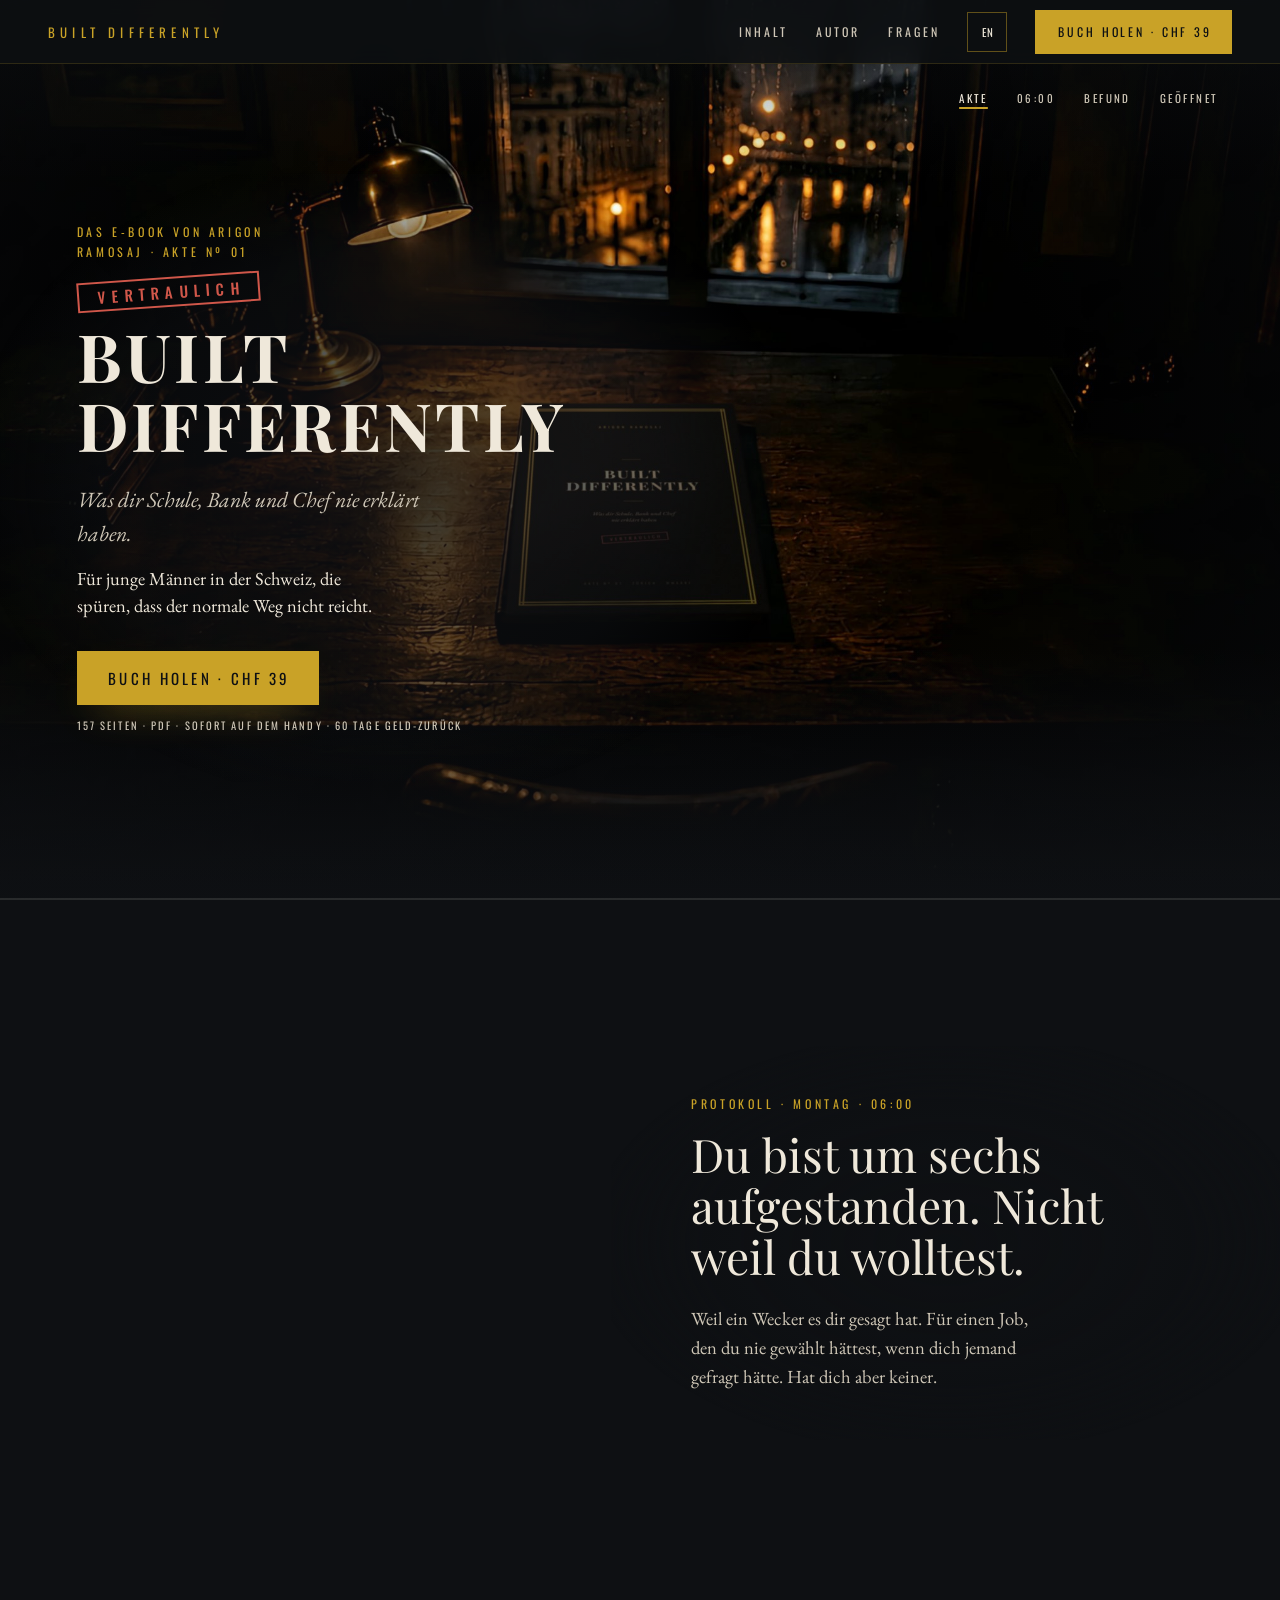
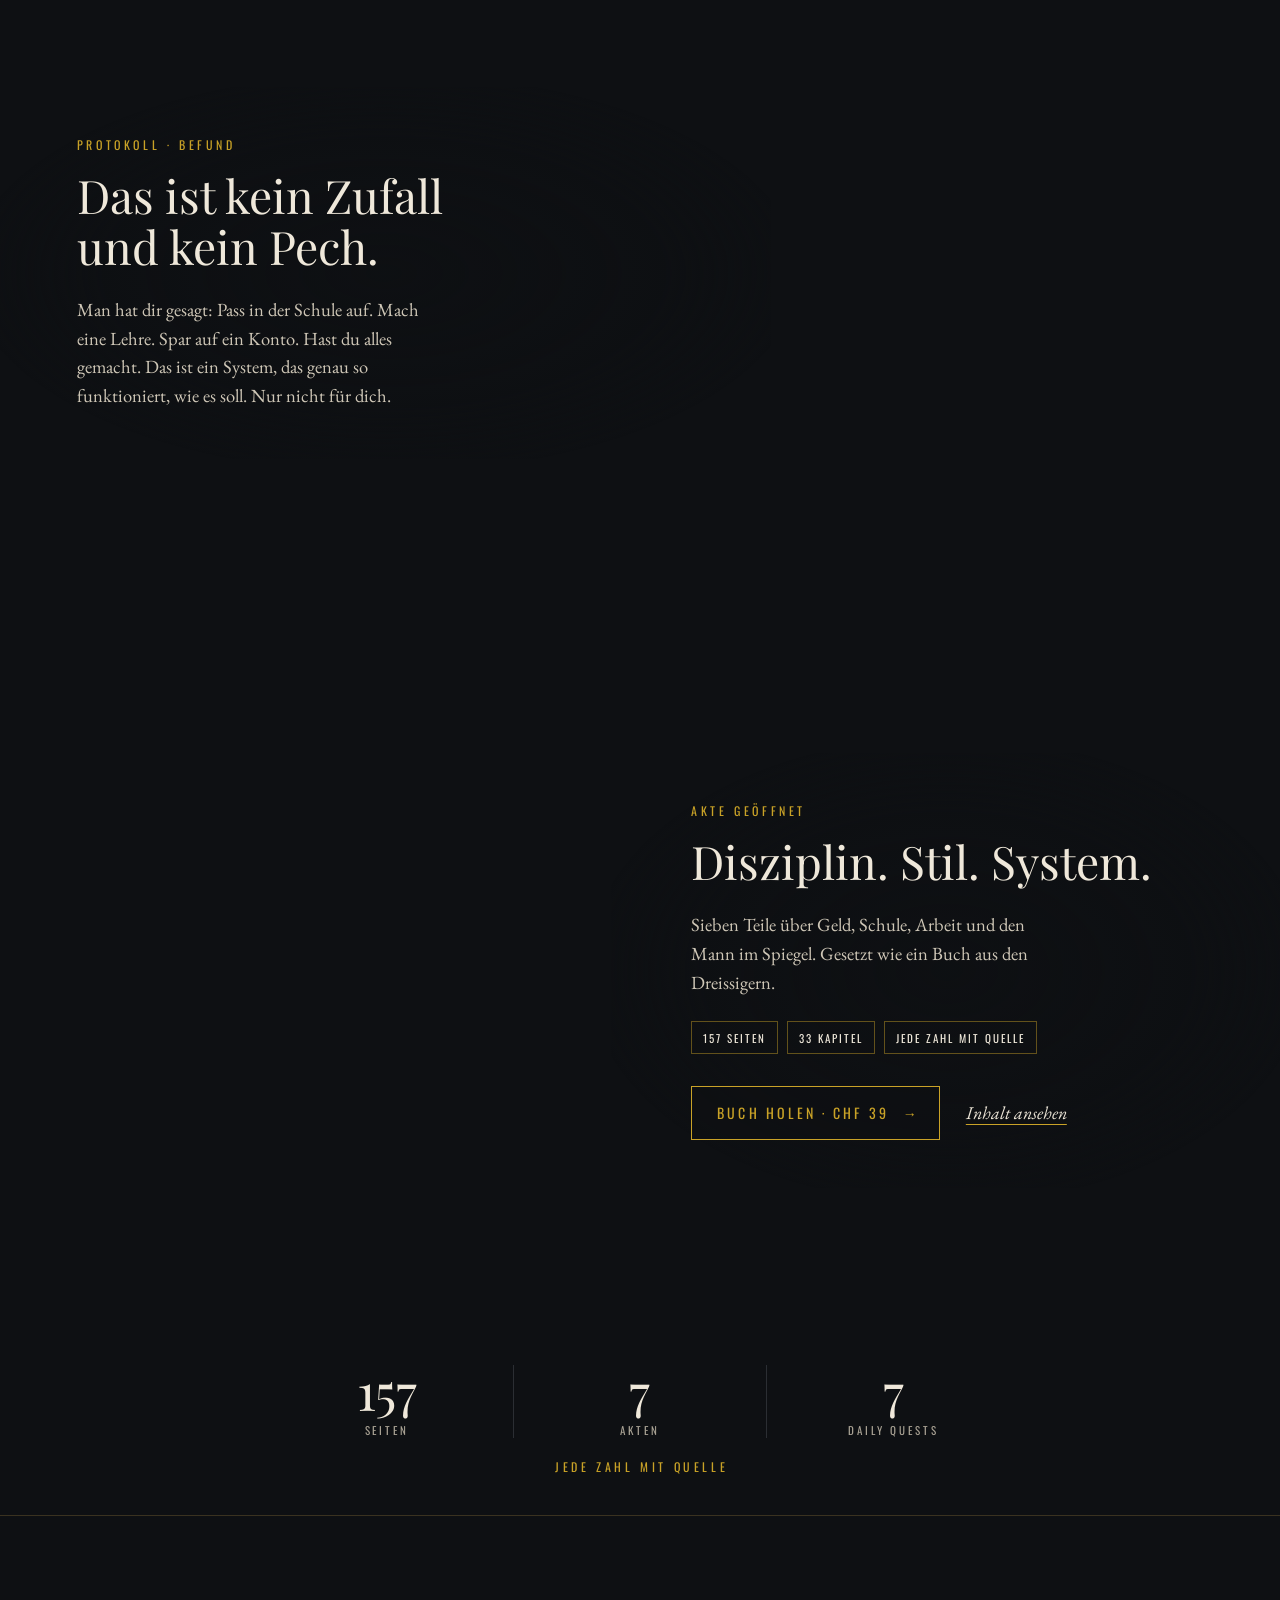
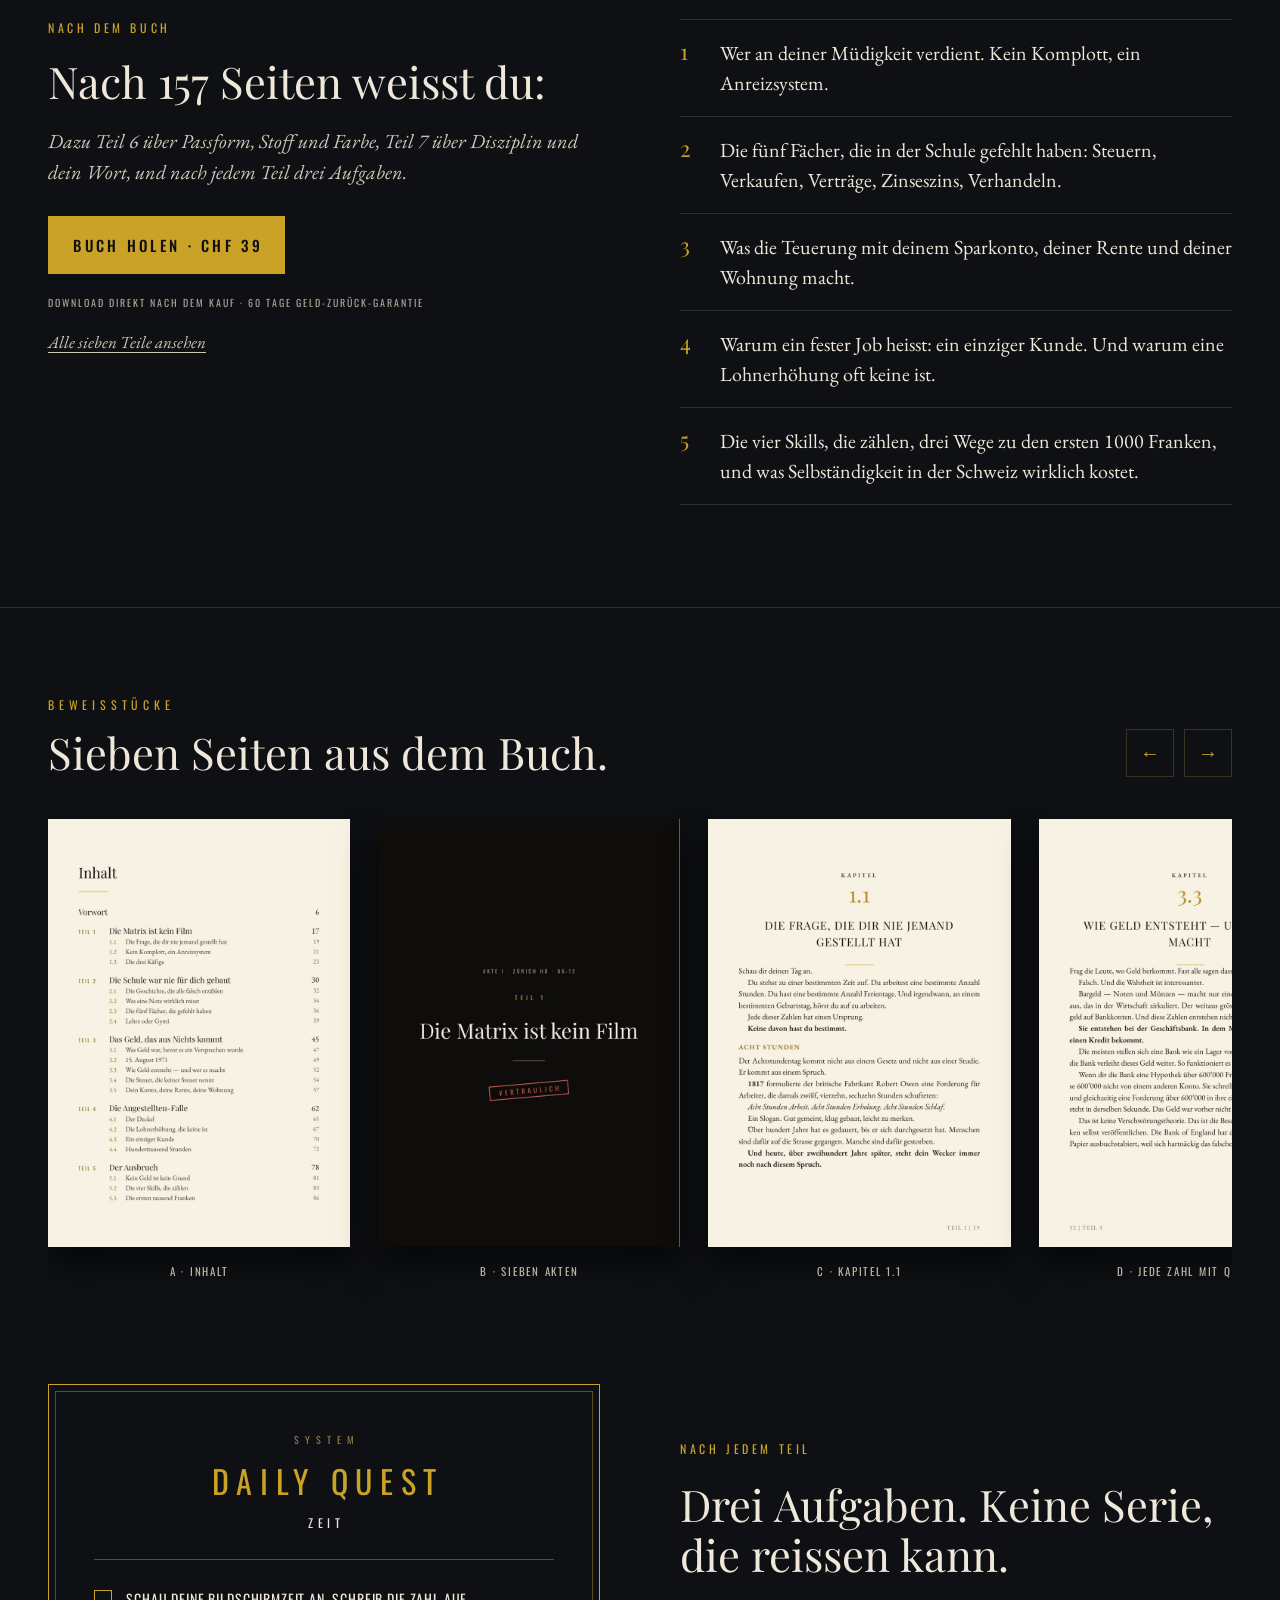
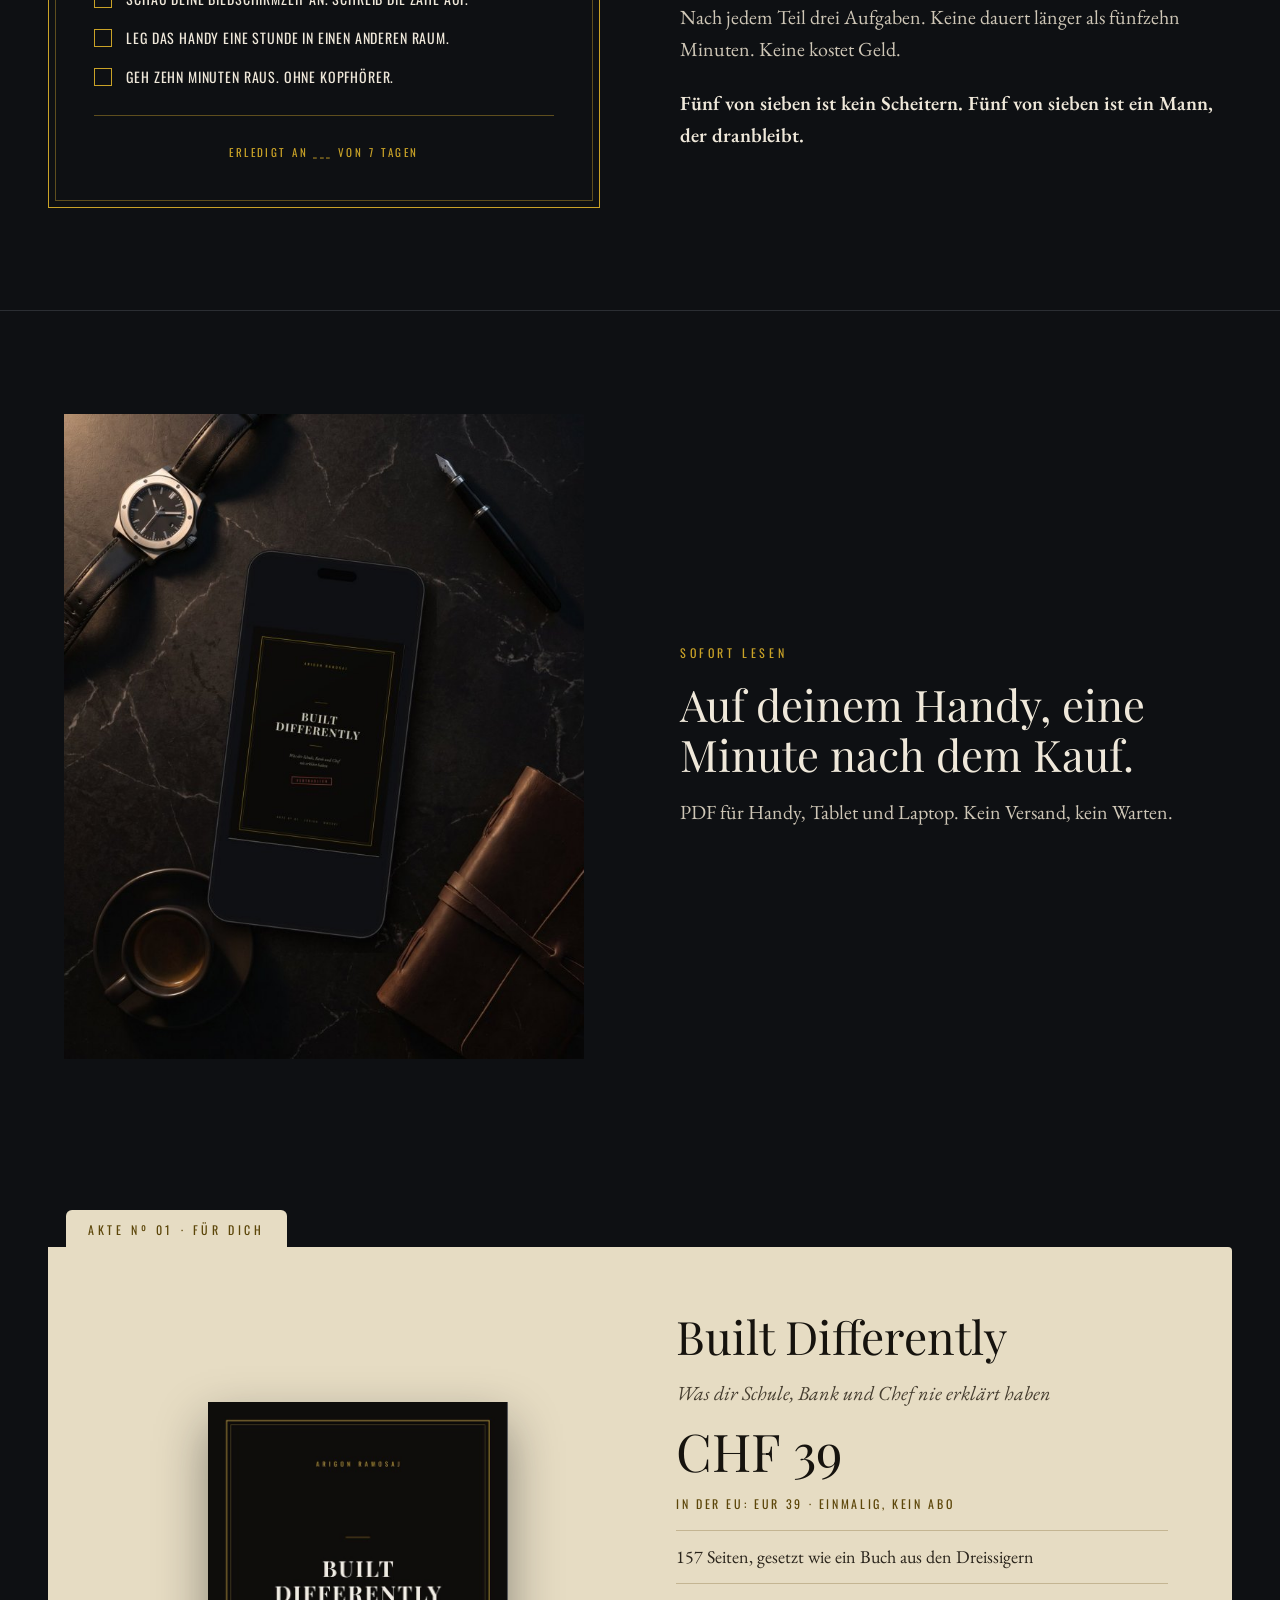
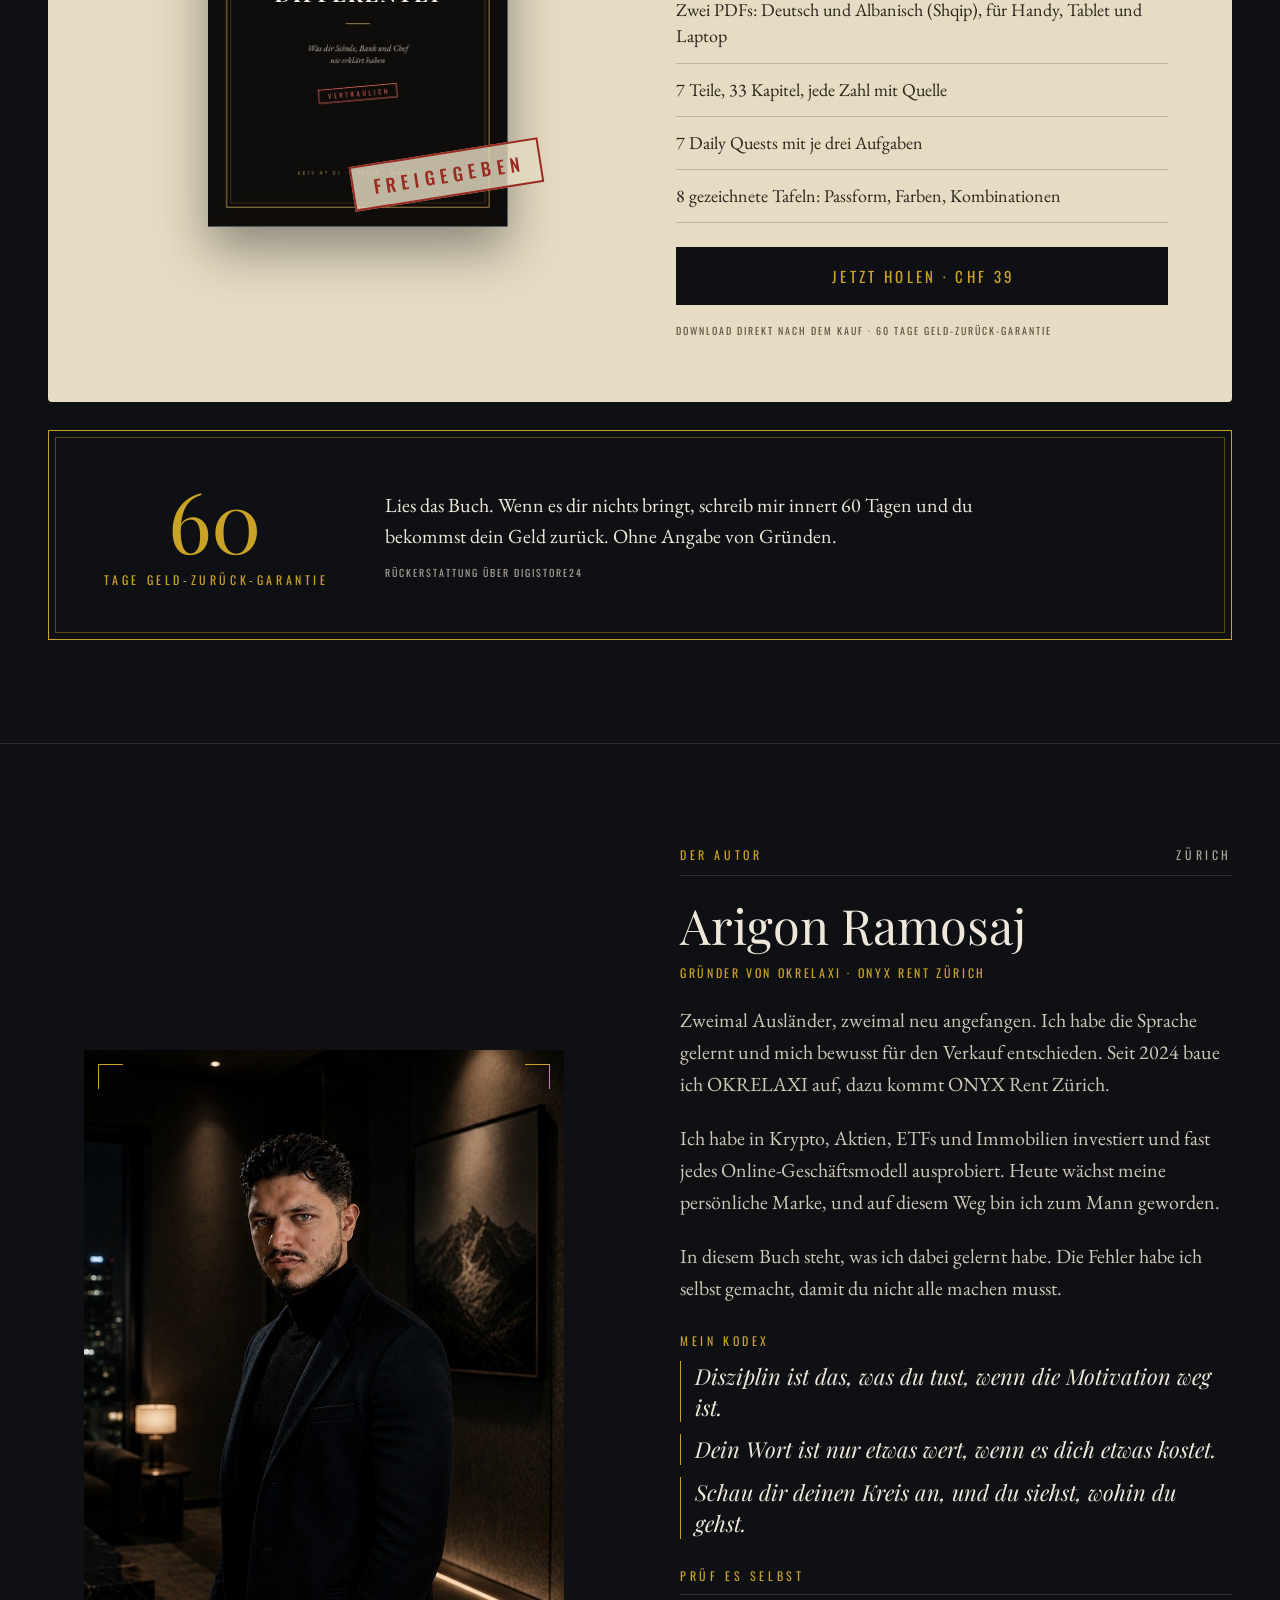
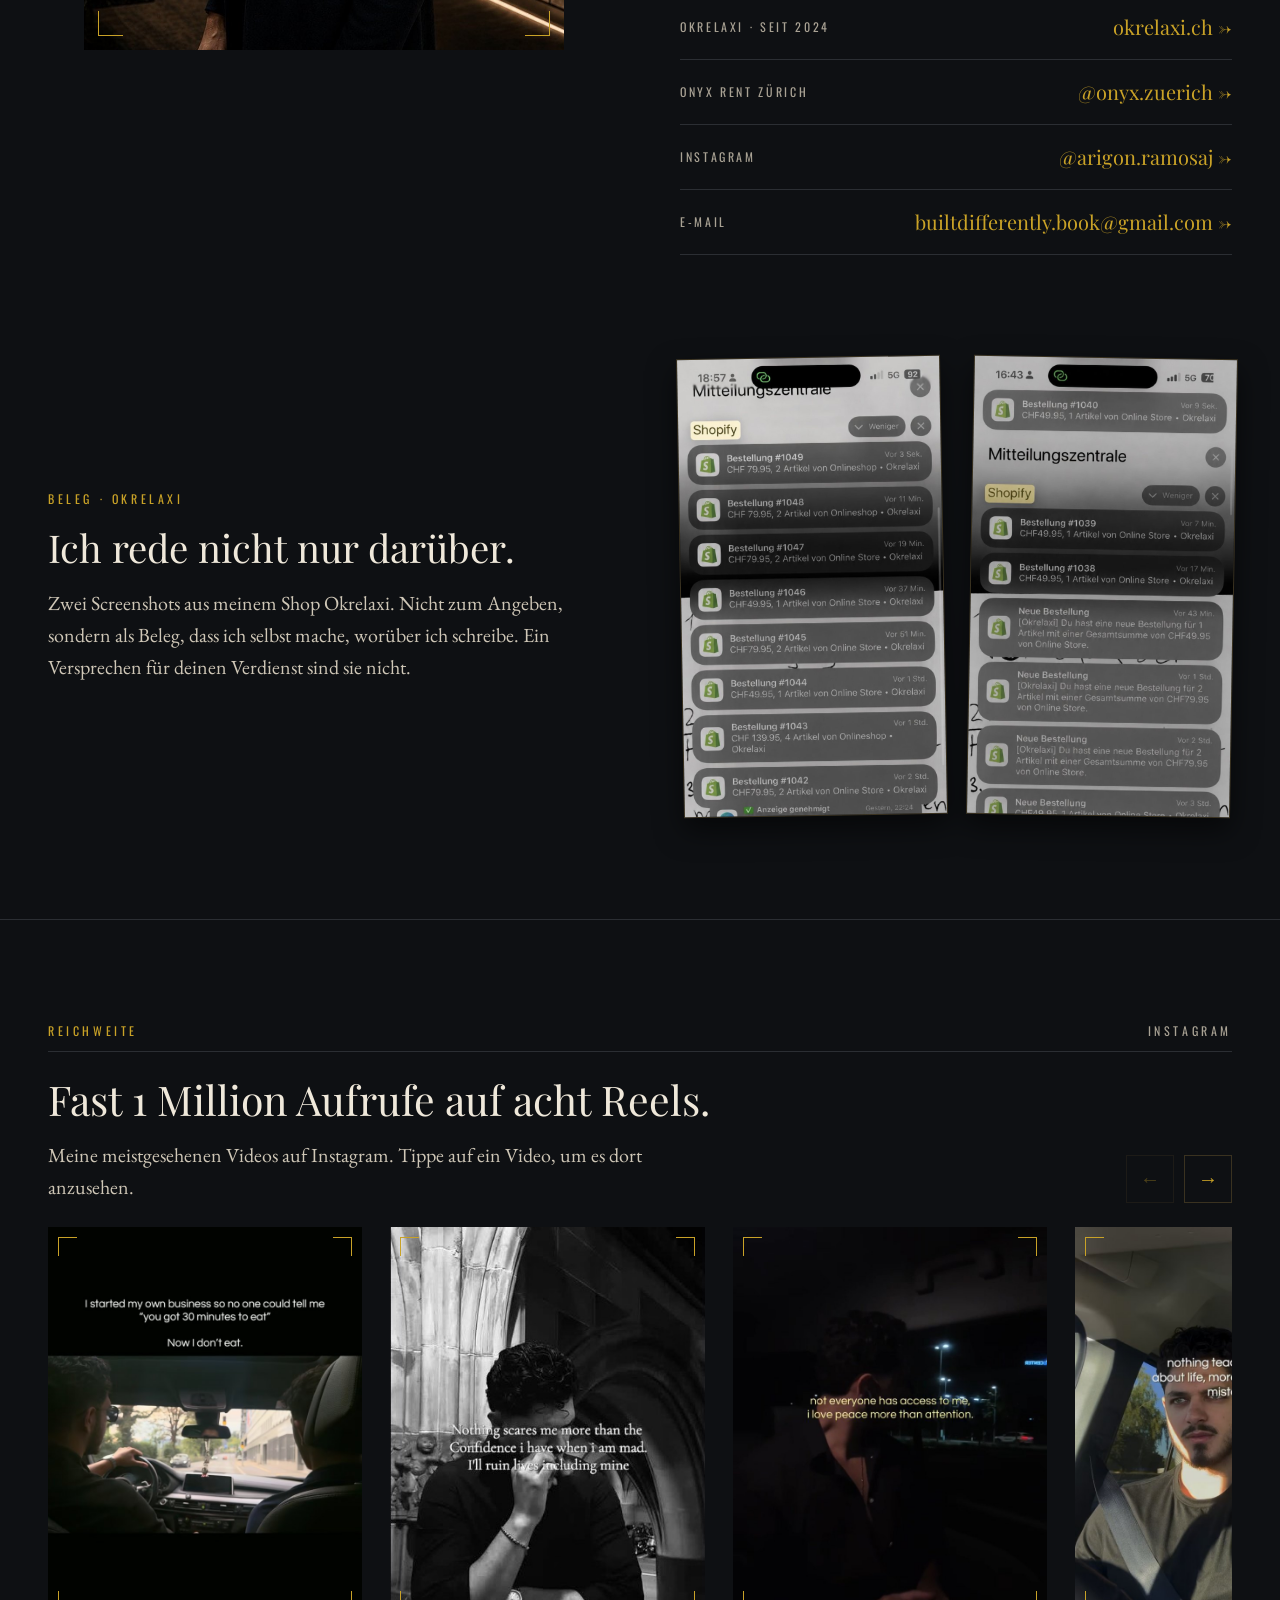
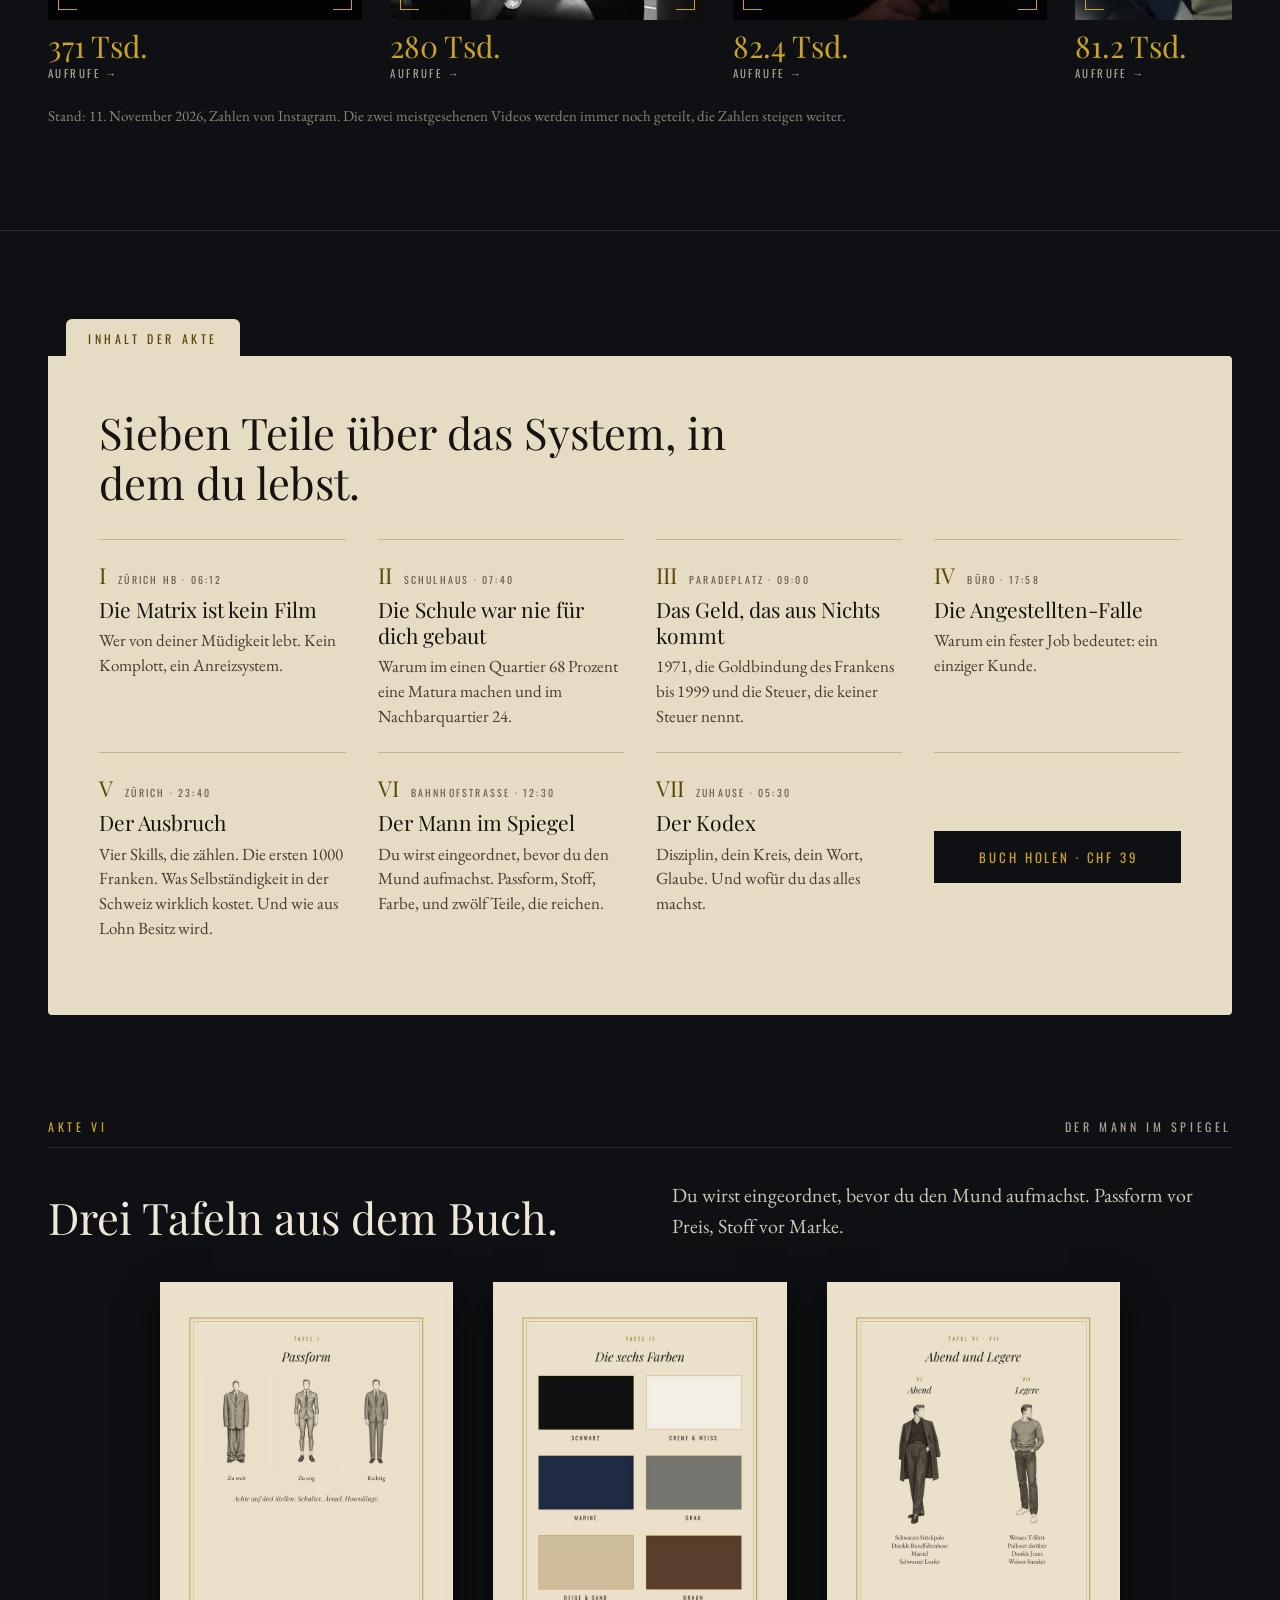
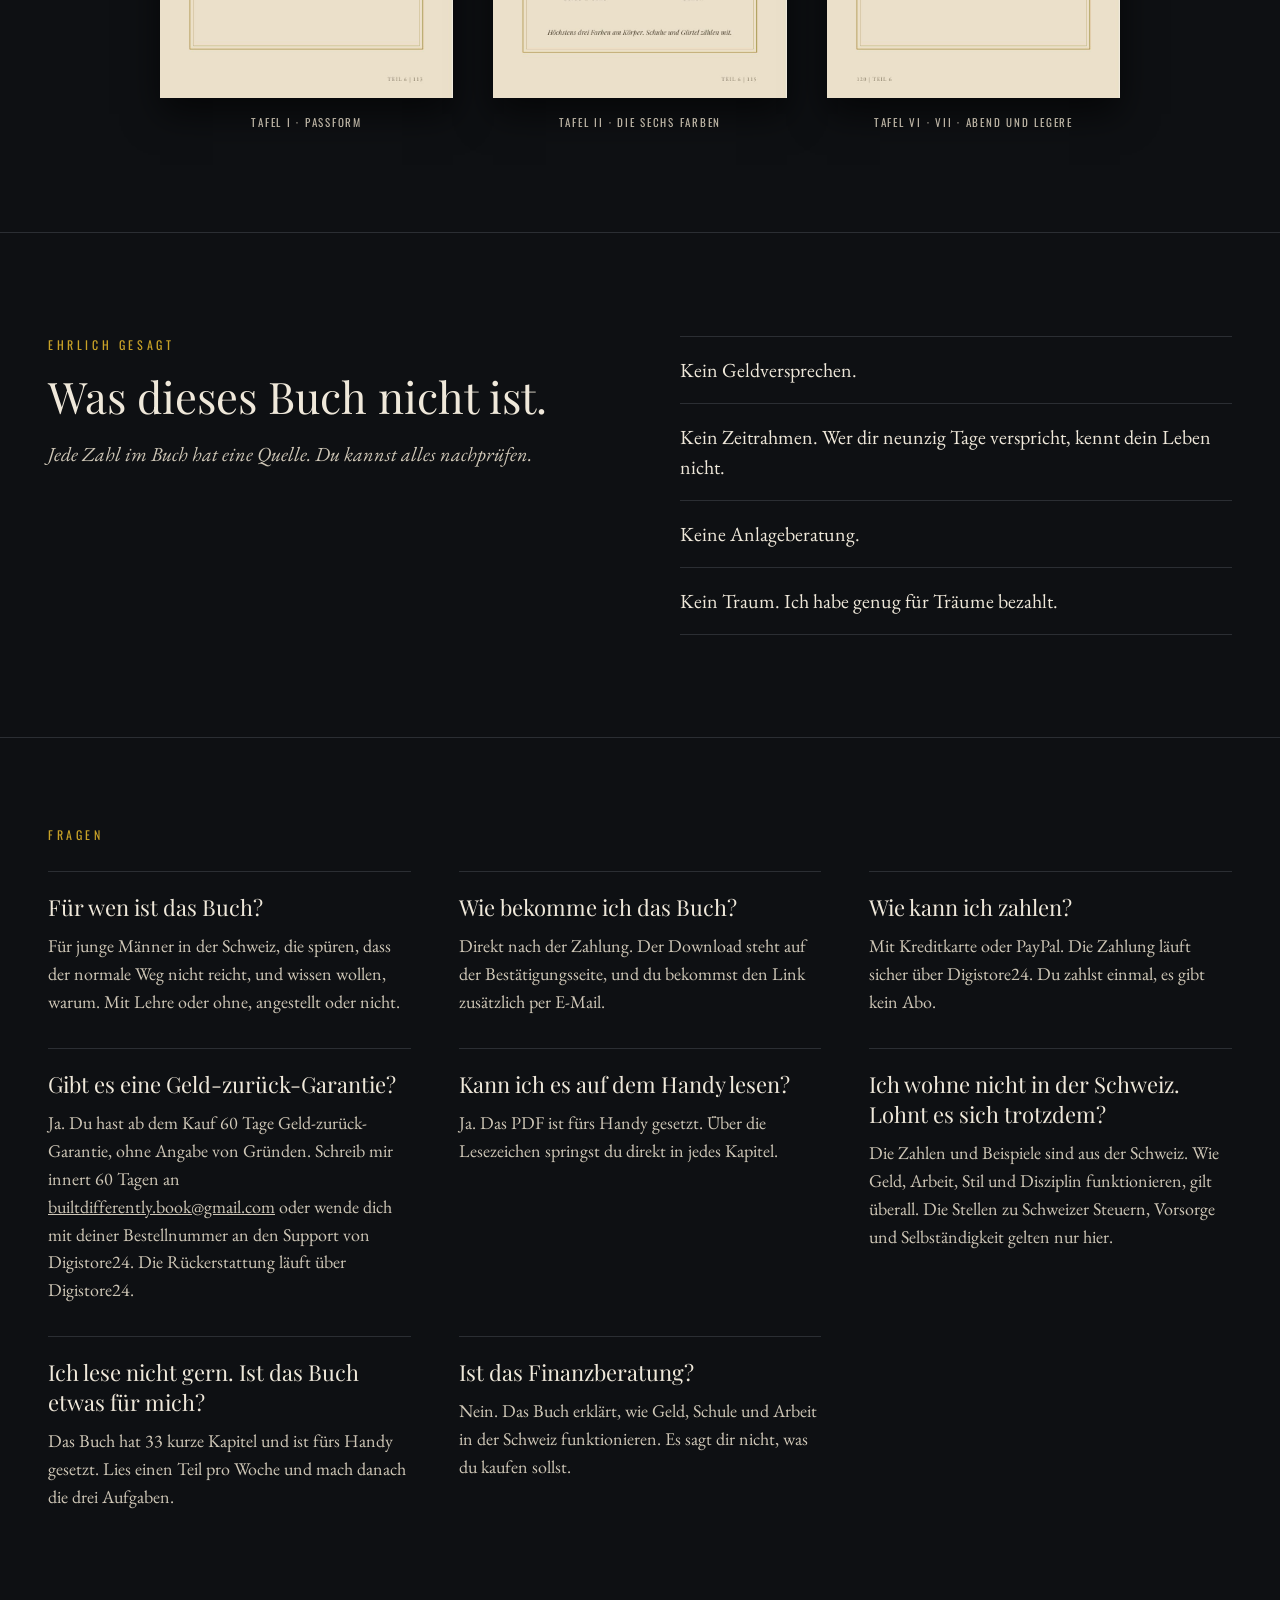
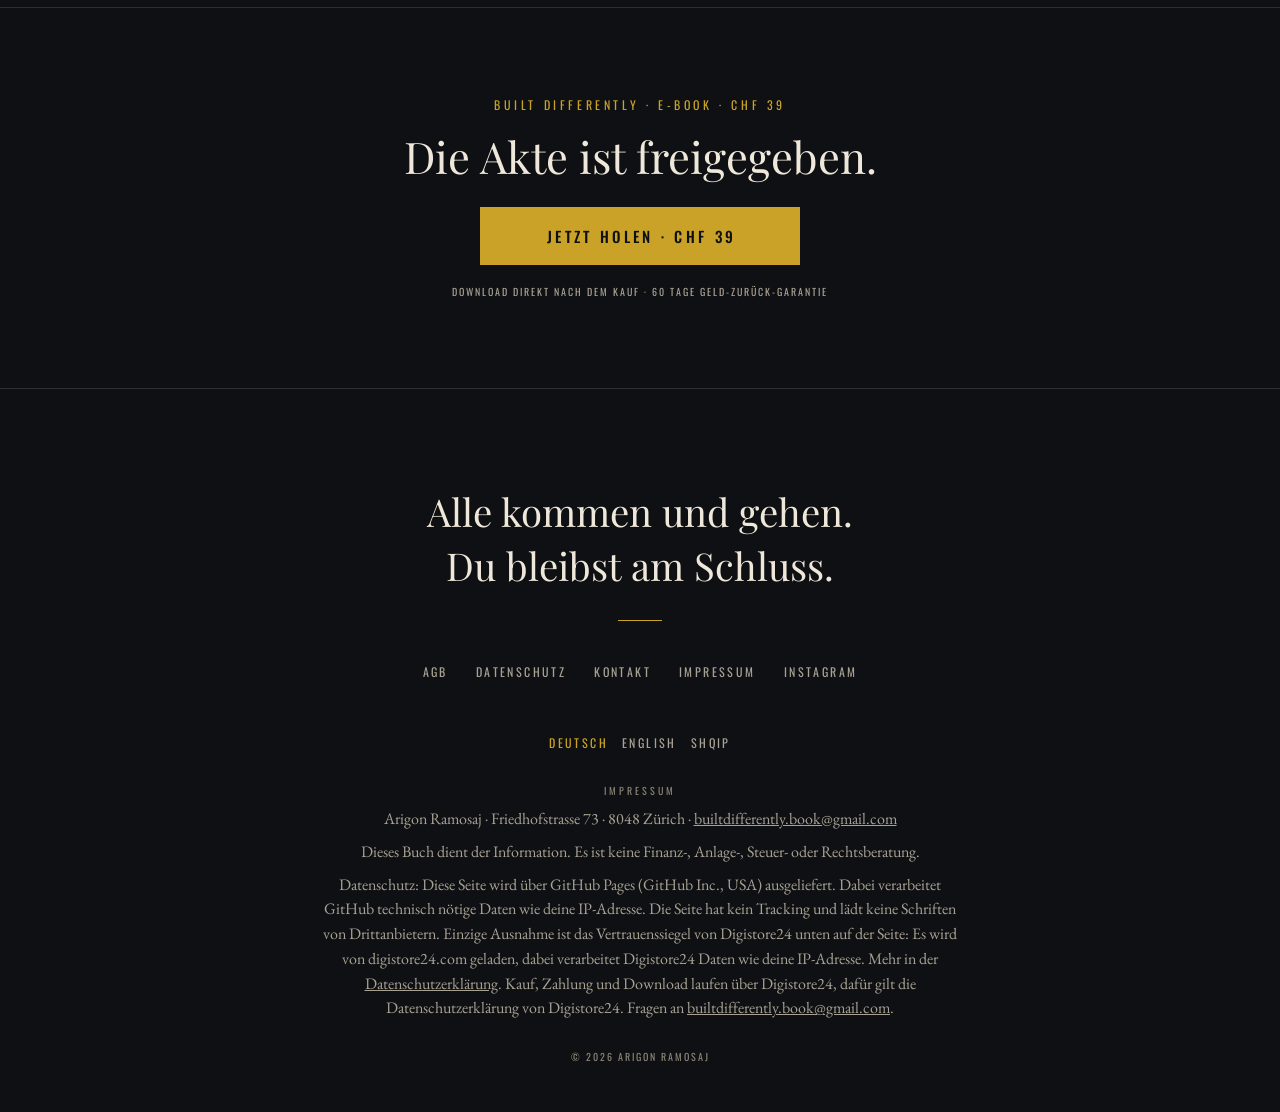
==== commit f36d3dfe: "Vorschau: sieben Buchseiten zum Wischen, Durchblätter-Video auf dem Handy-Bild, drei gezeichnete Taf" ====
--- a/index.html
+++ b/index.html
@@ -97,25 +97,21 @@
 <a href="#inhalt" style="align-self: center; font-style: italic; font-size: 17px; color: #CFC7B7; text-decoration: underline; text-underline-offset: 4px">Alle sieben Teile ansehen</a>
 </section>
 
-<section style="border-top: 1px solid #2B2E33; padding: 8px 24px 68px; background: #0E1013; display: flex; flex-direction: column; gap: 26px">
-<div style="display: flex; flex-direction: column; gap: 12px; text-align: center; align-items: center">
+<section id="seiten" style="border-top: 1px solid #2B2E33; padding: 56px 0 60px; background: #0E1013; display: flex; flex-direction: column; gap: 20px">
+<div style="padding: 0 24px; display: flex; flex-direction: column; gap: 12px; text-align: center; align-items: center">
 <div style="font-family: Oswald, sans-serif; font-size: 11px; letter-spacing: 0.4em; padding-left: 0.4em; color: #C9A227">BEWEISSTÜCKE</div>
-<h2 style="margin: 0; font-family: 'Playfair Display', serif; font-weight: 400; font-size: 28px; line-height: 1.2; color: #EFE8DA">Drei Seiten aus dem Buch.</h2>
-</div>
-<div style="display: grid; grid-template-columns: repeat(3, minmax(0, 1fr)); gap: 12px">
-<div style="display: flex; flex-direction: column; gap: 10px">
-<img loading="lazy" decoding="async" src="assets/bd/seite-kapitel.jpg" alt="Buchseite: Kapitel 3.3, Wie Geld entsteht" style="width: 100%; height: auto; display: block; transform: rotate(-1.5deg); box-shadow: 0 10px 24px rgba(0,0,0,0.55)">
-<div style="font-family: Oswald, sans-serif; font-size: 9px; letter-spacing: 0.14em; line-height: 1.5; text-align: center; color: #BDB5A5">A · JEDE ZAHL MIT QUELLE</div>
-</div>
-<div style="display: flex; flex-direction: column; gap: 10px">
-<img loading="lazy" decoding="async" src="assets/bd/seite-quest.jpg" alt="Buchseite: Daily Quest mit drei Aufgaben" style="width: 100%; height: auto; display: block; transform: rotate(1deg); box-shadow: 0 10px 24px rgba(0,0,0,0.55)">
-<div style="font-family: Oswald, sans-serif; font-size: 9px; letter-spacing: 0.14em; line-height: 1.5; text-align: center; color: #BDB5A5">B · DAILY QUEST NACH JEDEM TEIL</div>
-</div>
-<div style="display: flex; flex-direction: column; gap: 10px">
-<img loading="lazy" decoding="async" src="assets/bd/seite-tafel.jpg" alt="Buchseite: Tafel mit zwei gezeichneten Outfits" style="width: 100%; height: auto; display: block; transform: rotate(-0.8deg); box-shadow: 0 10px 24px rgba(0,0,0,0.55)">
-<div style="font-family: Oswald, sans-serif; font-size: 9px; letter-spacing: 0.14em; line-height: 1.5; text-align: center; color: #BDB5A5">C · ACHT TAFELN IM KATALOGSTIL</div>
-</div>
-</div>
+<h2 style="margin: 0; font-family: 'Playfair Display', serif; font-weight: 400; font-size: 28px; line-height: 1.2; color: #EFE8DA">Sieben Seiten aus dem Buch.</h2>
+</div>
+<div class="bd-reels bd-reels--m" style="padding: 10px 28px 30px">
+<div class="bd-reel bd-seite" style="gap: 12px"><img loading="lazy" decoding="async" width="800" height="1134" src="assets/bd/buch/de/seite-1.jpg" alt="Buchseite: Inhaltsverzeichnis" style="width: 100%; height: auto; aspect-ratio: 800 / 1134; display: block; background: #181B20; box-shadow: 0 10px 24px rgba(0,0,0,0.55)"><div style="font-family: Oswald, sans-serif; font-size: 10px; letter-spacing: 0.16em; line-height: 1.5; text-align: center; color: #BDB5A5">A · INHALT</div></div>
+<div class="bd-reel bd-seite" style="gap: 12px"><img loading="lazy" decoding="async" width="800" height="1134" src="assets/bd/buch/de/seite-2.jpg" alt="Buchseite: Deckblatt von Teil 1, Die Matrix ist kein Film" style="width: 100%; height: auto; aspect-ratio: 800 / 1134; display: block; background: #181B20; box-shadow: 0 10px 24px rgba(0,0,0,0.55)"><div style="font-family: Oswald, sans-serif; font-size: 10px; letter-spacing: 0.16em; line-height: 1.5; text-align: center; color: #BDB5A5">B · SIEBEN AKTEN</div></div>
+<div class="bd-reel bd-seite" style="gap: 12px"><img loading="lazy" decoding="async" width="800" height="1134" src="assets/bd/buch/de/seite-3.jpg" alt="Buchseite: Kapitel 1.1, Die Frage, die dir nie jemand gestellt hat" style="width: 100%; height: auto; aspect-ratio: 800 / 1134; display: block; background: #181B20; box-shadow: 0 10px 24px rgba(0,0,0,0.55)"><div style="font-family: Oswald, sans-serif; font-size: 10px; letter-spacing: 0.16em; line-height: 1.5; text-align: center; color: #BDB5A5">C · KAPITEL 1.1</div></div>
+<div class="bd-reel bd-seite" style="gap: 12px"><img loading="lazy" decoding="async" width="800" height="1134" src="assets/bd/buch/de/seite-4.jpg" alt="Buchseite: Kapitel 3.3, Wie Geld entsteht" style="width: 100%; height: auto; aspect-ratio: 800 / 1134; display: block; background: #181B20; box-shadow: 0 10px 24px rgba(0,0,0,0.55)"><div style="font-family: Oswald, sans-serif; font-size: 10px; letter-spacing: 0.16em; line-height: 1.5; text-align: center; color: #BDB5A5">D · JEDE ZAHL MIT QUELLE</div></div>
+<div class="bd-reel bd-seite" style="gap: 12px"><img loading="lazy" decoding="async" width="800" height="1134" src="assets/bd/buch/de/seite-5.jpg" alt="Buchseite: Daily Quest mit drei Aufgaben" style="width: 100%; height: auto; aspect-ratio: 800 / 1134; display: block; background: #181B20; box-shadow: 0 10px 24px rgba(0,0,0,0.55)"><div style="font-family: Oswald, sans-serif; font-size: 10px; letter-spacing: 0.16em; line-height: 1.5; text-align: center; color: #BDB5A5">E · DAILY QUEST NACH JEDEM TEIL</div></div>
+<div class="bd-reel bd-seite" style="gap: 12px"><img loading="lazy" decoding="async" width="800" height="1134" src="assets/bd/buch/de/seite-6.jpg" alt="Buchseite: Tafel mit zwei gezeichneten Outfits, Tag und Geschäft" style="width: 100%; height: auto; aspect-ratio: 800 / 1134; display: block; background: #181B20; box-shadow: 0 10px 24px rgba(0,0,0,0.55)"><div style="font-family: Oswald, sans-serif; font-size: 10px; letter-spacing: 0.16em; line-height: 1.5; text-align: center; color: #BDB5A5">F · ACHT TAFELN IM KATALOGSTIL</div></div>
+<div class="bd-reel bd-seite" style="gap: 12px"><img loading="lazy" decoding="async" width="800" height="1134" src="assets/bd/buch/de/seite-7.jpg" alt="Buchseite: Quellen zu Teil 1 im Anhang" style="width: 100%; height: auto; aspect-ratio: 800 / 1134; display: block; background: #181B20; box-shadow: 0 10px 24px rgba(0,0,0,0.55)"><div style="font-family: Oswald, sans-serif; font-size: 10px; letter-spacing: 0.16em; line-height: 1.5; text-align: center; color: #BDB5A5">G · QUELLEN IM ANHANG</div></div>
+</div>
+<div style="padding: 0 28px; font-family: Oswald, sans-serif; font-size: 10px; letter-spacing: 0.3em; color: #A9A294">WISCHEN →</div>
 </section>
 
 <section style="padding: 20px 24px 72px; background: #0E1013; display: flex; flex-direction: column; gap: 24px">
@@ -139,7 +135,7 @@
 
 <section style="padding: 0; background: #0E1013; display: flex; flex-direction: column">
 <div style="position: relative; width: 100%; aspect-ratio: 928 / 1152; overflow: hidden">
-<img loading="lazy" decoding="async" src="assets/bd/produkt.jpg" alt="Das E-Book Built Differently auf einem Handy, auf schwarzem Marmor mit Uhr, Füller und Notizbuch" style="position: absolute; top: 0; left: 0; width: 100%; height: 100%; object-fit: cover; display: block">
+<video class="bd-handy" muted loop playsinline preload="none" disableremoteplayback width="720" height="894" poster="assets/bd/buch/de/handy.jpg" data-src="assets/bd/buch/de/handy.mp4" aria-label="Das E-Book Built Differently auf einem Handy, auf schwarzem Marmor mit Uhr, Füller und Notizbuch" style="position: absolute; top: 0; left: 0; width: 100%; height: 100%; object-fit: cover; display: block"></video>
 <div style="position: absolute; left: 0; right: 0; bottom: 0; height: 32%; background: linear-gradient(to bottom, rgba(14,16,19,0) 0%, #0E1013 100%)"></div>
 </div>
 <div style="padding: 0 28px 20px; margin-top: -40px; position: relative; display: flex; flex-direction: column; gap: 10px; text-align: center; align-items: center">
@@ -237,45 +233,21 @@
 </div>
 </section>
 
-<section style="padding: 0 0 72px; background: #0E1013; display: flex; flex-direction: column; gap: 22px">
+<section style="padding: 0 0 64px; background: #0E1013; display: flex; flex-direction: column; gap: 16px">
 <div style="padding: 0 28px; display: flex; flex-direction: column; gap: 12px">
 <div style="display: flex; justify-content: space-between; align-items: center; padding-bottom: 12px; border-bottom: 1px solid #2B2E33">
 <div style="font-family: Oswald, sans-serif; font-size: 11px; letter-spacing: 0.3em; color: #C9A227">AKTE VI</div>
 <div style="font-family: Oswald, sans-serif; font-size: 11px; letter-spacing: 0.3em; color: #A9A294">DER MANN IM SPIEGEL</div>
 </div>
-<h2 style="margin: 8px 0 0; font-family: 'Playfair Display', serif; font-weight: 400; font-size: 29px; line-height: 1.2; color: #EFE8DA">Drei Looks aus dem Buch.</h2>
+<h2 style="margin: 8px 0 0; font-family: 'Playfair Display', serif; font-weight: 400; font-size: 29px; line-height: 1.2; color: #EFE8DA">Drei Tafeln aus dem Buch.</h2>
 <p style="margin: 0; font-size: 18px; line-height: 1.55; color: #CFC7B7">Du wirst eingeordnet, bevor du den Mund aufmachst. Passform vor Preis, Stoff vor Marke.</p>
 </div>
-<div style="display: flex; gap: 12px; overflow-x: auto; scroll-snap-type: x mandatory; padding: 0 28px 6px; scroll-padding-left: 28px">
-<div style="position: relative; flex-shrink: 0; width: 290px; aspect-ratio: 4 / 5; overflow: hidden; scroll-snap-align: start; background: #181B20">
-<img loading="lazy" decoding="async" src="assets/bd/look-1.jpg" alt="Arigon im navy Strickpolo und cremefarbener Hose auf einer Zürcher Einkaufsstrasse" style="position: absolute; top: 0; left: 0; width: 100%; height: 100%; object-fit: cover; display: block">
-<div style="position: absolute; left: 0; right: 0; bottom: 0; height: 55%; background: linear-gradient(to bottom, rgba(14,16,19,0) 0%, rgba(14,16,19,0.92) 100%)"></div>
-<div style="position: absolute; left: 18px; right: 18px; bottom: 18px; display: flex; flex-direction: column; gap: 6px">
-<div style="font-family: Oswald, sans-serif; font-size: 10px; letter-spacing: 0.24em; color: #C9A227">TAG · BAHNHOFSTRASSE · 12:30</div>
-<div style="font-family: 'Playfair Display', serif; font-size: 24px; line-height: 1.1; color: #EFE8DA">Der Tag</div>
-<div style="font-size: 15px; line-height: 1.4; color: #CFC7B7">Strickpolo navy, Hose creme, Wildleder-Loafer.</div>
-</div>
-</div>
-<div style="position: relative; flex-shrink: 0; width: 290px; aspect-ratio: 4 / 5; overflow: hidden; scroll-snap-align: start; background: #181B20">
-<img loading="lazy" decoding="async" src="assets/bd/look-2.jpg" alt="Arigon im anthrazit Anzug mit schwarzem Rollkragen am Bürofenster über Zürich" style="position: absolute; top: 0; left: 0; width: 100%; height: 100%; object-fit: cover; display: block">
-<div style="position: absolute; left: 0; right: 0; bottom: 0; height: 55%; background: linear-gradient(to bottom, rgba(14,16,19,0) 0%, rgba(14,16,19,0.92) 100%)"></div>
-<div style="position: absolute; left: 18px; right: 18px; bottom: 18px; display: flex; flex-direction: column; gap: 6px">
-<div style="font-family: Oswald, sans-serif; font-size: 10px; letter-spacing: 0.24em; color: #C9A227">GESCHÄFT · BÜRO · 17:58</div>
-<div style="font-family: 'Playfair Display', serif; font-size: 24px; line-height: 1.1; color: #EFE8DA">Das Geschäft</div>
-<div style="font-size: 15px; line-height: 1.4; color: #CFC7B7">Anzug anthrazit, Rollkragen schwarz, Chelsea Boots.</div>
-</div>
-</div>
-<div style="position: relative; flex-shrink: 0; width: 290px; aspect-ratio: 4 / 5; overflow: hidden; scroll-snap-align: start; background: #181B20">
-<img loading="lazy" decoding="async" src="assets/bd/look-3.jpg" alt="Arigon ganz in Schwarz an einer Hotelbar am Abend" style="position: absolute; top: 0; left: 0; width: 100%; height: 100%; object-fit: cover; display: block">
-<div style="position: absolute; left: 0; right: 0; bottom: 0; height: 55%; background: linear-gradient(to bottom, rgba(14,16,19,0) 0%, rgba(14,16,19,0.92) 100%)"></div>
-<div style="position: absolute; left: 18px; right: 18px; bottom: 18px; display: flex; flex-direction: column; gap: 6px">
-<div style="font-family: Oswald, sans-serif; font-size: 10px; letter-spacing: 0.24em; color: #C9A227">ABEND · HOTELBAR · 22:15</div>
-<div style="font-family: 'Playfair Display', serif; font-size: 24px; line-height: 1.1; color: #EFE8DA">Der Abend</div>
-<div style="font-size: 15px; line-height: 1.4; color: #CFC7B7">Hemd schwarz, Hose schwarz, Wollmantel.</div>
-</div>
-</div>
-</div>
-<div style="padding: 0 28px; font-family: Oswald, sans-serif; font-size: 10px; letter-spacing: 0.22em; color: #8C8577">WISCHEN FÜR ALLE DREI LOOKS</div>
+<div class="bd-reels bd-reels--m bd-shots" style="padding: 10px 28px 30px">
+<div class="bd-reel bd-shot" style="gap: 12px"><img loading="lazy" decoding="async" width="800" height="1134" src="assets/bd/buch/de/tafel-1.jpg" alt="Buchseite: Tafel I, Passform: zu weit, zu eng, richtig" style="width: 100%; height: auto; aspect-ratio: 800 / 1134; display: block; background: #181B20; box-shadow: 0 10px 24px rgba(0,0,0,0.55)"><div style="font-family: Oswald, sans-serif; font-size: 10px; letter-spacing: 0.16em; line-height: 1.5; text-align: center; color: #BDB5A5">TAFEL I · PASSFORM</div></div>
+<div class="bd-reel bd-shot" style="gap: 12px"><img loading="lazy" decoding="async" width="800" height="1134" src="assets/bd/buch/de/tafel-2.jpg" alt="Buchseite: Tafel II, die sechs Farben" style="width: 100%; height: auto; aspect-ratio: 800 / 1134; display: block; background: #181B20; box-shadow: 0 10px 24px rgba(0,0,0,0.55)"><div style="font-family: Oswald, sans-serif; font-size: 10px; letter-spacing: 0.16em; line-height: 1.5; text-align: center; color: #BDB5A5">TAFEL II · DIE SECHS FARBEN</div></div>
+<div class="bd-reel bd-shot" style="gap: 12px"><img loading="lazy" decoding="async" width="800" height="1134" src="assets/bd/buch/de/tafel-3.jpg" alt="Buchseite: Tafel VI und VII, Abend und Legere" style="width: 100%; height: auto; aspect-ratio: 800 / 1134; display: block; background: #181B20; box-shadow: 0 10px 24px rgba(0,0,0,0.55)"><div style="font-family: Oswald, sans-serif; font-size: 10px; letter-spacing: 0.16em; line-height: 1.5; text-align: center; color: #BDB5A5">TAFEL VI · VII · ABEND UND LEGERE</div></div>
+</div>
+<div style="padding: 0 28px; font-family: Oswald, sans-serif; font-size: 10px; letter-spacing: 0.22em; color: #8C8577">WISCHEN FÜR ALLE DREI TAFELN</div>
 </section>
 
 <section style="padding: 60px 28px 68px; background: #0E1013; border-top: 1px solid #2B2E33; display: flex; flex-direction: column; gap: 22px">
@@ -379,16 +351,17 @@
 </div>
 </section>
 
-<section style="background: #0E1013; border-top: 1px solid #2B2E33">
-<div style="max-width: 1200px; margin: 0 auto; padding: clamp(56px, 7vw, 88px) clamp(20px, 4vw, 48px) clamp(64px, 8vw, 104px); display: flex; flex-direction: column; gap: 40px">
-<div style="display: flex; flex-direction: column; gap: 12px; text-align: center; align-items: center">
-<div style="font-family: Oswald, sans-serif; font-size: 12px; letter-spacing: 0.4em; padding-left: 0.4em; color: #C9A227">BEWEISSTÜCKE</div>
-<h2 style="margin: 0; font-family: 'Playfair Display', serif; font-weight: 400; font-size: clamp(30px, 3.4vw, 44px); line-height: 1.15; color: #EFE8DA">Drei Seiten aus dem Buch.</h2>
-</div>
-<div style="display: grid; grid-template-columns: repeat(auto-fit, minmax(min(100%, 240px), 1fr)); gap: 40px; max-width: 960px; width: 100%; margin: 0 auto">
-<div style="display: flex; flex-direction: column; gap: 16px"><img loading="lazy" decoding="async" src="assets/bd/seite-kapitel.jpg" alt="Buchseite: Kapitel 3.3, Wie Geld entsteht" style="width: 100%; height: auto; display: block; transform: rotate(-1.5deg); box-shadow: 0 16px 34px rgba(0,0,0,0.6)"><div style="font-family: Oswald, sans-serif; font-size: 11px; letter-spacing: 0.16em; text-align: center; color: #BDB5A5">A · JEDE ZAHL MIT QUELLE</div></div>
-<div style="display: flex; flex-direction: column; gap: 16px"><img loading="lazy" decoding="async" src="assets/bd/seite-quest.jpg" alt="Buchseite: Daily Quest mit drei Aufgaben" style="width: 100%; height: auto; display: block; transform: rotate(1deg); box-shadow: 0 16px 34px rgba(0,0,0,0.6)"><div style="font-family: Oswald, sans-serif; font-size: 11px; letter-spacing: 0.16em; text-align: center; color: #BDB5A5">B · DAILY QUEST NACH JEDEM TEIL</div></div>
-<div style="display: flex; flex-direction: column; gap: 16px"><img loading="lazy" decoding="async" src="assets/bd/seite-tafel.jpg" alt="Buchseite: Tafel mit zwei gezeichneten Outfits" style="width: 100%; height: auto; display: block; transform: rotate(-0.8deg); box-shadow: 0 16px 34px rgba(0,0,0,0.6)"><div style="font-family: Oswald, sans-serif; font-size: 11px; letter-spacing: 0.16em; text-align: center; color: #BDB5A5">C · ACHT TAFELN IM KATALOGSTIL</div></div>
+<section id="seiten-d" data-karussell style="background: #0E1013; border-top: 1px solid #2B2E33">
+<div style="max-width: 1200px; margin: 0 auto; padding: clamp(56px, 7vw, 88px) clamp(20px, 4vw, 48px) clamp(40px, 5vw, 64px); display: flex; flex-direction: column; gap: 32px">
+<div style="display: flex; justify-content: space-between; align-items: flex-end; gap: 32px; flex-wrap: wrap"><div style="display: flex; flex-direction: column; gap: 14px"><div style="font-family: Oswald, sans-serif; font-size: 12px; letter-spacing: 0.4em; color: #C9A227">BEWEISSTÜCKE</div><h2 style="margin: 0; font-family: 'Playfair Display', serif; font-weight: 400; font-size: clamp(30px, 3.4vw, 44px); line-height: 1.15; color: #EFE8DA">Sieben Seiten aus dem Buch.</h2></div><div style="display: flex; gap: 10px"><button type="button" class="bd-reels-btn" data-dir="-1" aria-label="Zurück">←</button><button type="button" class="bd-reels-btn" data-dir="1" aria-label="Weiter">→</button></div></div>
+<div class="bd-reels bd-reels--d" style="padding: 10px 6px 40px">
+<div class="bd-reel bd-seite" style="gap: 16px"><img loading="lazy" decoding="async" width="800" height="1134" src="assets/bd/buch/de/seite-1.jpg" alt="Buchseite: Inhaltsverzeichnis" style="width: 100%; height: auto; aspect-ratio: 800 / 1134; display: block; background: #181B20; box-shadow: 0 16px 34px rgba(0,0,0,0.6)"><div style="font-family: Oswald, sans-serif; font-size: 11px; letter-spacing: 0.16em; line-height: 1.5; text-align: center; color: #BDB5A5">A · INHALT</div></div>
+<div class="bd-reel bd-seite" style="gap: 16px"><img loading="lazy" decoding="async" width="800" height="1134" src="assets/bd/buch/de/seite-2.jpg" alt="Buchseite: Deckblatt von Teil 1, Die Matrix ist kein Film" style="width: 100%; height: auto; aspect-ratio: 800 / 1134; display: block; background: #181B20; box-shadow: 0 16px 34px rgba(0,0,0,0.6)"><div style="font-family: Oswald, sans-serif; font-size: 11px; letter-spacing: 0.16em; line-height: 1.5; text-align: center; color: #BDB5A5">B · SIEBEN AKTEN</div></div>
+<div class="bd-reel bd-seite" style="gap: 16px"><img loading="lazy" decoding="async" width="800" height="1134" src="assets/bd/buch/de/seite-3.jpg" alt="Buchseite: Kapitel 1.1, Die Frage, die dir nie jemand gestellt hat" style="width: 100%; height: auto; aspect-ratio: 800 / 1134; display: block; background: #181B20; box-shadow: 0 16px 34px rgba(0,0,0,0.6)"><div style="font-family: Oswald, sans-serif; font-size: 11px; letter-spacing: 0.16em; line-height: 1.5; text-align: center; color: #BDB5A5">C · KAPITEL 1.1</div></div>
+<div class="bd-reel bd-seite" style="gap: 16px"><img loading="lazy" decoding="async" width="800" height="1134" src="assets/bd/buch/de/seite-4.jpg" alt="Buchseite: Kapitel 3.3, Wie Geld entsteht" style="width: 100%; height: auto; aspect-ratio: 800 / 1134; display: block; background: #181B20; box-shadow: 0 16px 34px rgba(0,0,0,0.6)"><div style="font-family: Oswald, sans-serif; font-size: 11px; letter-spacing: 0.16em; line-height: 1.5; text-align: center; color: #BDB5A5">D · JEDE ZAHL MIT QUELLE</div></div>
+<div class="bd-reel bd-seite" style="gap: 16px"><img loading="lazy" decoding="async" width="800" height="1134" src="assets/bd/buch/de/seite-5.jpg" alt="Buchseite: Daily Quest mit drei Aufgaben" style="width: 100%; height: auto; aspect-ratio: 800 / 1134; display: block; background: #181B20; box-shadow: 0 16px 34px rgba(0,0,0,0.6)"><div style="font-family: Oswald, sans-serif; font-size: 11px; letter-spacing: 0.16em; line-height: 1.5; text-align: center; color: #BDB5A5">E · DAILY QUEST NACH JEDEM TEIL</div></div>
+<div class="bd-reel bd-seite" style="gap: 16px"><img loading="lazy" decoding="async" width="800" height="1134" src="assets/bd/buch/de/seite-6.jpg" alt="Buchseite: Tafel mit zwei gezeichneten Outfits, Tag und Geschäft" style="width: 100%; height: auto; aspect-ratio: 800 / 1134; display: block; background: #181B20; box-shadow: 0 16px 34px rgba(0,0,0,0.6)"><div style="font-family: Oswald, sans-serif; font-size: 11px; letter-spacing: 0.16em; line-height: 1.5; text-align: center; color: #BDB5A5">F · ACHT TAFELN IM KATALOGSTIL</div></div>
+<div class="bd-reel bd-seite" style="gap: 16px"><img loading="lazy" decoding="async" width="800" height="1134" src="assets/bd/buch/de/seite-7.jpg" alt="Buchseite: Quellen zu Teil 1 im Anhang" style="width: 100%; height: auto; aspect-ratio: 800 / 1134; display: block; background: #181B20; box-shadow: 0 16px 34px rgba(0,0,0,0.6)"><div style="font-family: Oswald, sans-serif; font-size: 11px; letter-spacing: 0.16em; line-height: 1.5; text-align: center; color: #BDB5A5">G · QUELLEN IM ANHANG</div></div>
 </div>
 </div>
 </section>
@@ -422,7 +395,7 @@
 <section style="background: #0E1013; border-top: 1px solid #2B2E33">
 <div style="max-width: 1200px; margin: 0 auto; padding: clamp(64px, 8vw, 104px) clamp(20px, 4vw, 48px); display: grid; grid-template-columns: repeat(auto-fit, minmax(min(100%, 360px), 1fr)); gap: 40px 80px; align-items: center">
 <div style="position: relative; width: 100%; max-width: 520px; aspect-ratio: 928 / 1152; overflow: hidden; justify-self: center">
-<img loading="lazy" decoding="async" src="assets/bd/produkt.jpg" alt="Das E-Book Built Differently auf einem Handy, auf schwarzem Marmor mit Uhr, Füller und Notizbuch" style="position: absolute; top: 0; left: 0; width: 100%; height: 100%; object-fit: cover; display: block">
+<video class="bd-handy" muted loop playsinline preload="none" disableremoteplayback width="720" height="894" poster="assets/bd/buch/de/handy.jpg" data-src="assets/bd/buch/de/handy.mp4" aria-label="Das E-Book Built Differently auf einem Handy, auf schwarzem Marmor mit Uhr, Füller und Notizbuch" style="position: absolute; top: 0; left: 0; width: 100%; height: 100%; object-fit: cover; display: block"></video>
 </div>
 <div style="display: flex; flex-direction: column; gap: 18px">
 <div style="font-family: Oswald, sans-serif; font-size: 12px; letter-spacing: 0.3em; color: #C9A227">SOFORT LESEN</div>
@@ -521,25 +494,13 @@
 <div style="font-family: Oswald, sans-serif; font-size: 12px; letter-spacing: 0.3em; color: #A9A294">DER MANN IM SPIEGEL</div>
 </div>
 <div style="display: grid; grid-template-columns: repeat(auto-fit, minmax(min(100%, 320px), 1fr)); gap: 16px 64px; align-items: end">
-<h2 style="margin: 0; font-family: 'Playfair Display', serif; font-weight: 400; font-size: clamp(30px, 3.4vw, 44px); line-height: 1.15; color: #EFE8DA">Drei Looks aus dem Buch.</h2>
+<h2 style="margin: 0; font-family: 'Playfair Display', serif; font-weight: 400; font-size: clamp(30px, 3.4vw, 44px); line-height: 1.15; color: #EFE8DA">Drei Tafeln aus dem Buch.</h2>
 <p style="margin: 0; font-size: 20px; line-height: 1.55; color: #CFC7B7">Du wirst eingeordnet, bevor du den Mund aufmachst. Passform vor Preis, Stoff vor Marke.</p>
 </div>
-<div style="display: grid; grid-template-columns: repeat(auto-fit, minmax(min(100%, 280px), 1fr)); gap: 20px">
-<div style="position: relative; aspect-ratio: 4 / 5; overflow: hidden; background: #181B20">
-<img loading="lazy" decoding="async" src="assets/bd/look-1.jpg" alt="Arigon im navy Strickpolo und cremefarbener Hose auf einer Zürcher Einkaufsstrasse" style="position: absolute; top: 0; left: 0; width: 100%; height: 100%; object-fit: cover; display: block">
-<div style="position: absolute; left: 0; right: 0; bottom: 0; height: 55%; background: linear-gradient(to bottom, rgba(14,16,19,0) 0%, rgba(14,16,19,0.92) 100%)"></div>
-<div style="position: absolute; left: 22px; right: 22px; bottom: 22px; display: flex; flex-direction: column; gap: 6px"><div style="font-family: Oswald, sans-serif; font-size: 10px; letter-spacing: 0.24em; color: #C9A227">TAG · BAHNHOFSTRASSE · 12:30</div><div style="font-family: 'Playfair Display', serif; font-size: 26px; line-height: 1.1; color: #EFE8DA">Der Tag</div><div style="font-size: 16px; line-height: 1.4; color: #CFC7B7">Strickpolo navy, Hose creme, Wildleder-Loafer.</div></div>
-</div>
-<div style="position: relative; aspect-ratio: 4 / 5; overflow: hidden; background: #181B20">
-<img loading="lazy" decoding="async" src="assets/bd/look-2.jpg" alt="Arigon im anthrazit Anzug mit schwarzem Rollkragen am Bürofenster über Zürich" style="position: absolute; top: 0; left: 0; width: 100%; height: 100%; object-fit: cover; display: block">
-<div style="position: absolute; left: 0; right: 0; bottom: 0; height: 55%; background: linear-gradient(to bottom, rgba(14,16,19,0) 0%, rgba(14,16,19,0.92) 100%)"></div>
-<div style="position: absolute; left: 22px; right: 22px; bottom: 22px; display: flex; flex-direction: column; gap: 6px"><div style="font-family: Oswald, sans-serif; font-size: 10px; letter-spacing: 0.24em; color: #C9A227">GESCHÄFT · BÜRO · 17:58</div><div style="font-family: 'Playfair Display', serif; font-size: 26px; line-height: 1.1; color: #EFE8DA">Das Geschäft</div><div style="font-size: 16px; line-height: 1.4; color: #CFC7B7">Anzug anthrazit, Rollkragen schwarz, Chelsea Boots.</div></div>
-</div>
-<div style="position: relative; aspect-ratio: 4 / 5; overflow: hidden; background: #181B20">
-<img loading="lazy" decoding="async" src="assets/bd/look-3.jpg" alt="Arigon ganz in Schwarz an einer Hotelbar am Abend" style="position: absolute; top: 0; left: 0; width: 100%; height: 100%; object-fit: cover; display: block">
-<div style="position: absolute; left: 0; right: 0; bottom: 0; height: 55%; background: linear-gradient(to bottom, rgba(14,16,19,0) 0%, rgba(14,16,19,0.92) 100%)"></div>
-<div style="position: absolute; left: 22px; right: 22px; bottom: 22px; display: flex; flex-direction: column; gap: 6px"><div style="font-family: Oswald, sans-serif; font-size: 10px; letter-spacing: 0.24em; color: #C9A227">ABEND · HOTELBAR · 22:15</div><div style="font-family: 'Playfair Display', serif; font-size: 26px; line-height: 1.1; color: #EFE8DA">Der Abend</div><div style="font-size: 16px; line-height: 1.4; color: #CFC7B7">Hemd schwarz, Hose schwarz, Wollmantel.</div></div>
-</div>
+<div style="display: grid; grid-template-columns: repeat(auto-fit, minmax(min(100%, 240px), 1fr)); gap: 40px; max-width: 960px; width: 100%; margin: 8px auto 0">
+<div style="display: flex; flex-direction: column; gap: 16px"><img loading="lazy" decoding="async" width="800" height="1134" src="assets/bd/buch/de/tafel-1.jpg" alt="Buchseite: Tafel I, Passform: zu weit, zu eng, richtig" style="width: 100%; height: auto; aspect-ratio: 800 / 1134; display: block; background: #181B20; box-shadow: 0 16px 34px rgba(0,0,0,0.6)"><div style="font-family: Oswald, sans-serif; font-size: 11px; letter-spacing: 0.16em; line-height: 1.5; text-align: center; color: #BDB5A5">TAFEL I · PASSFORM</div></div>
+<div style="display: flex; flex-direction: column; gap: 16px"><img loading="lazy" decoding="async" width="800" height="1134" src="assets/bd/buch/de/tafel-2.jpg" alt="Buchseite: Tafel II, die sechs Farben" style="width: 100%; height: auto; aspect-ratio: 800 / 1134; display: block; background: #181B20; box-shadow: 0 16px 34px rgba(0,0,0,0.6)"><div style="font-family: Oswald, sans-serif; font-size: 11px; letter-spacing: 0.16em; line-height: 1.5; text-align: center; color: #BDB5A5">TAFEL II · DIE SECHS FARBEN</div></div>
+<div style="display: flex; flex-direction: column; gap: 16px"><img loading="lazy" decoding="async" width="800" height="1134" src="assets/bd/buch/de/tafel-3.jpg" alt="Buchseite: Tafel VI und VII, Abend und Legere" style="width: 100%; height: auto; aspect-ratio: 800 / 1134; display: block; background: #181B20; box-shadow: 0 16px 34px rgba(0,0,0,0.6)"><div style="font-family: Oswald, sans-serif; font-size: 11px; letter-spacing: 0.16em; line-height: 1.5; text-align: center; color: #BDB5A5">TAFEL VI · VII · ABEND UND LEGERE</div></div>
 </div>
 </div>
 </section>
--- a/assets/site.css
+++ b/assets/site.css
@@ -749,3 +749,17 @@
     margin-top: 0.7rem;
   }
 }
+
+/* ---------- Buchseiten und Tafeln zum Wischen, Durchblätter-Video ---------- */
+.bd-reels--m .bd-seite {
+  width: 68%;
+}
+.bd-reels--d .bd-seite {
+  width: calc((100% - 3 * 28px) / 3.6);
+}
+div.bd-reel {
+  cursor: default;
+}
+video.bd-handy {
+  background: #0e1013;
+}
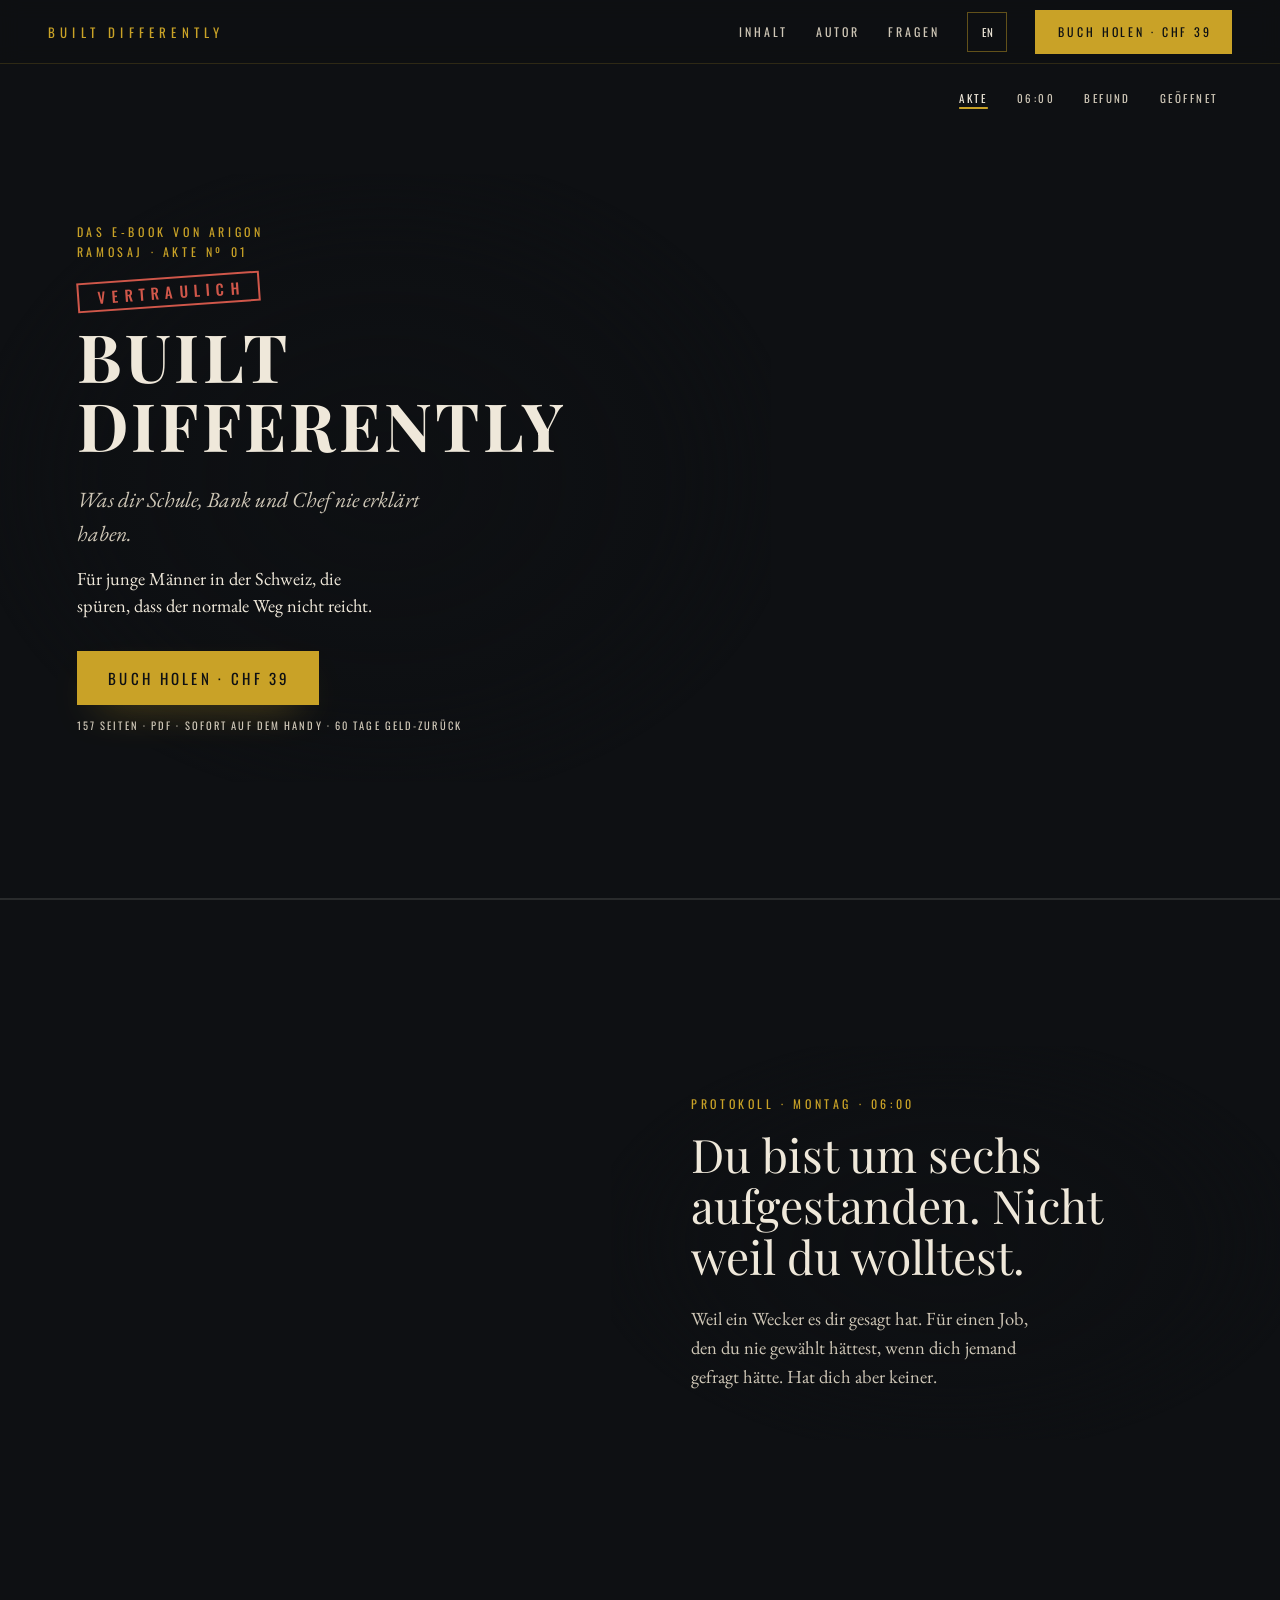
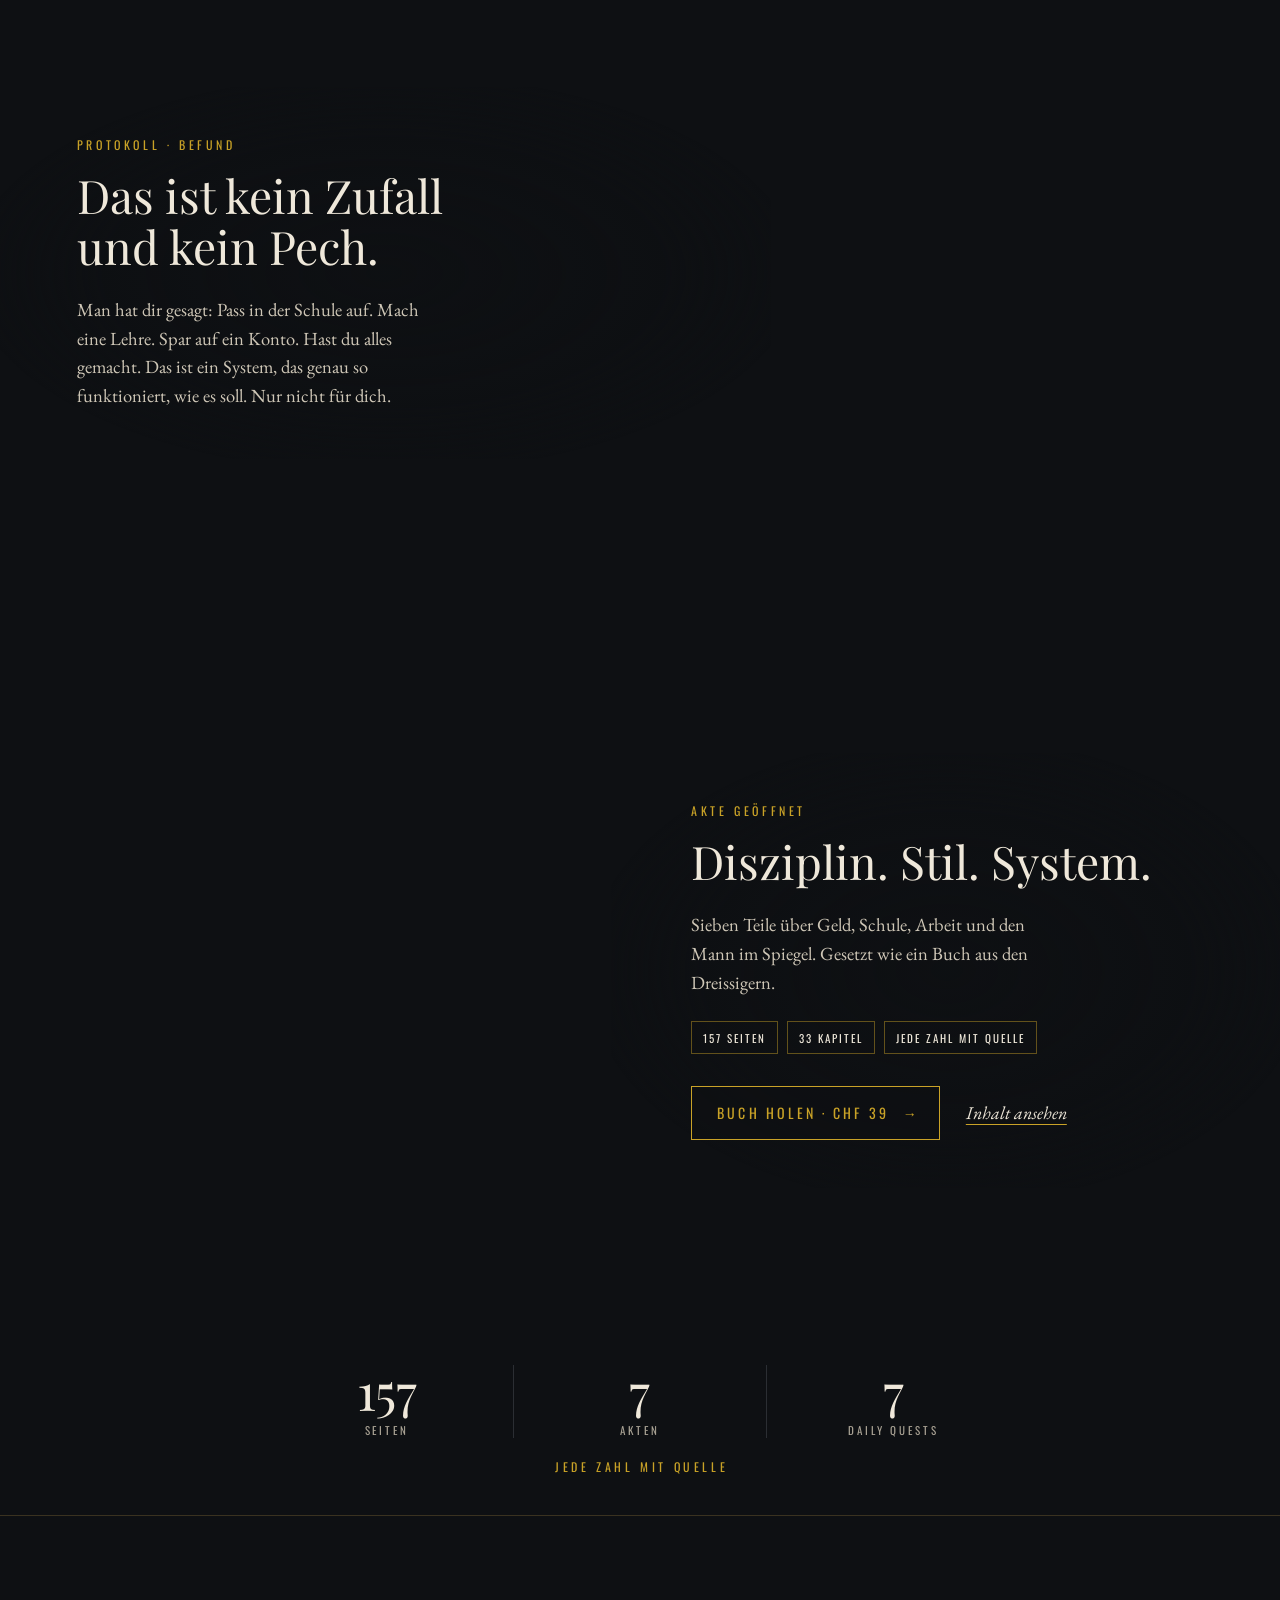
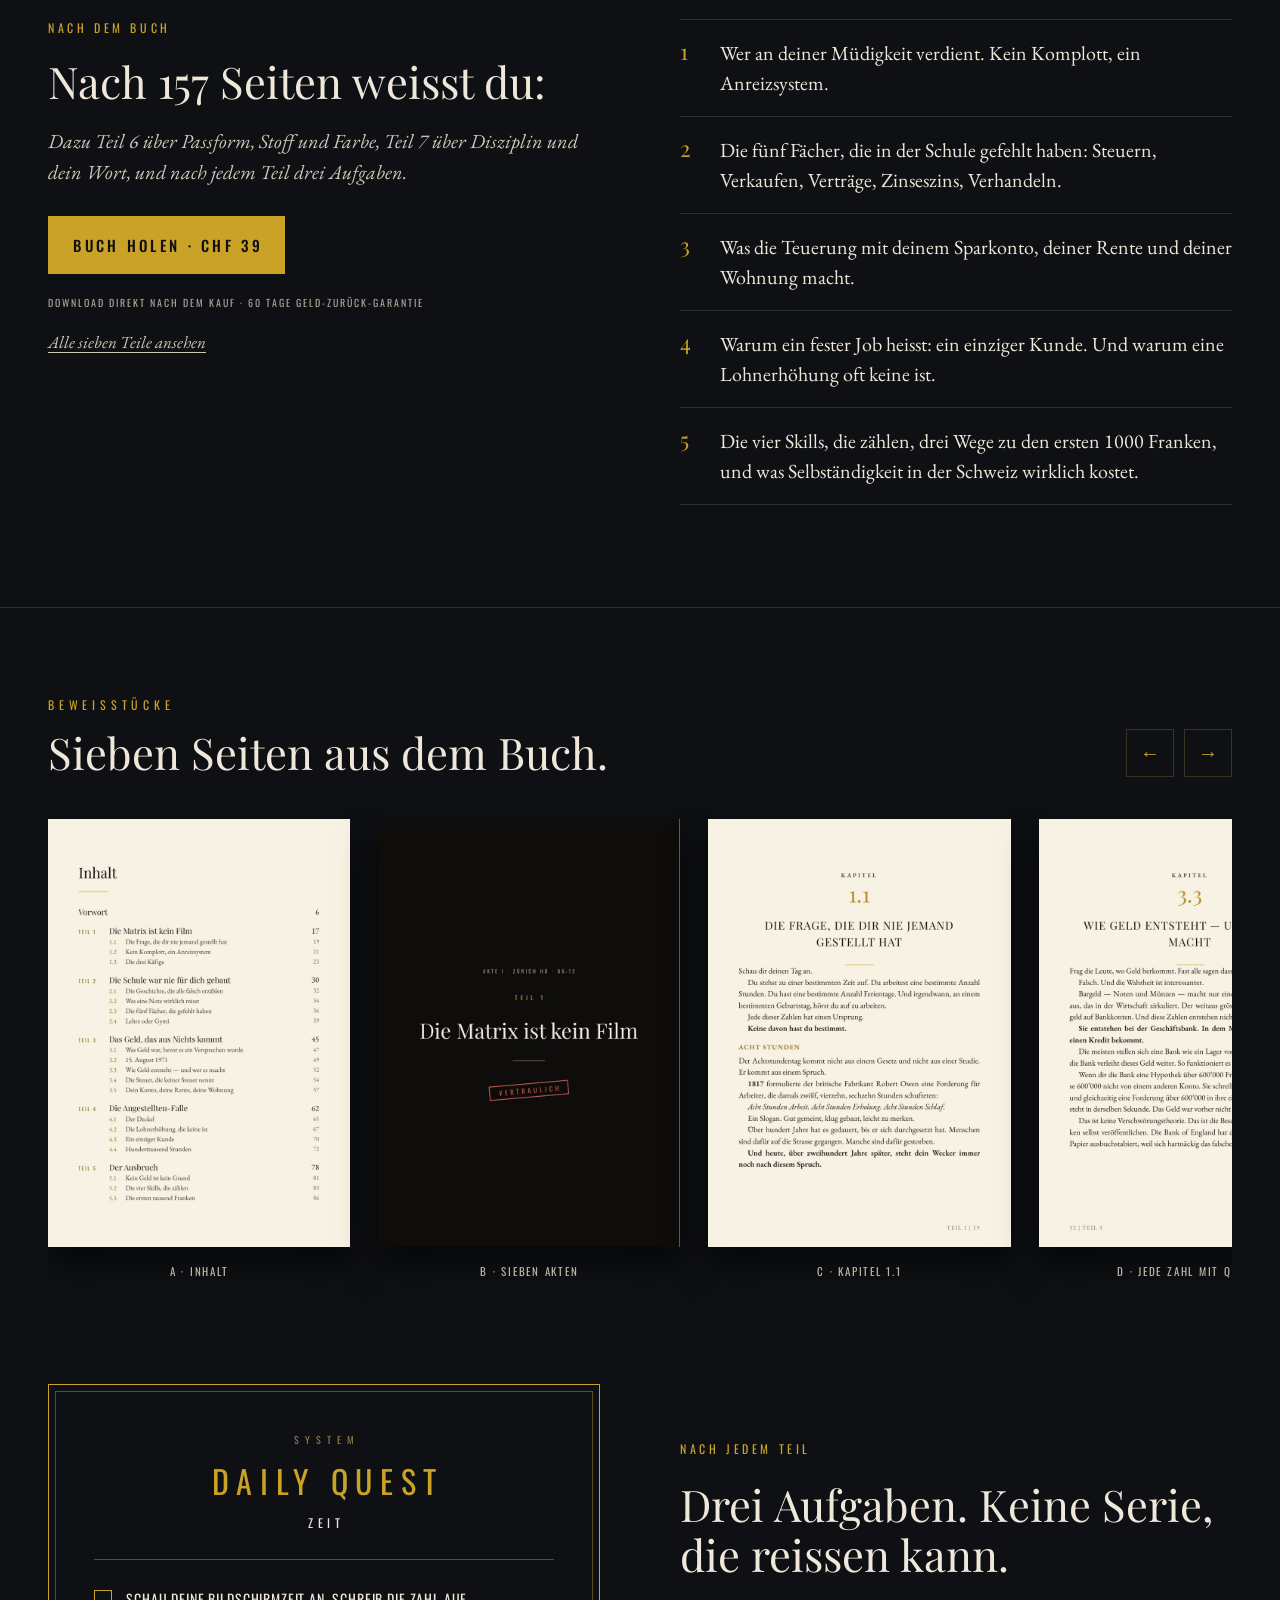
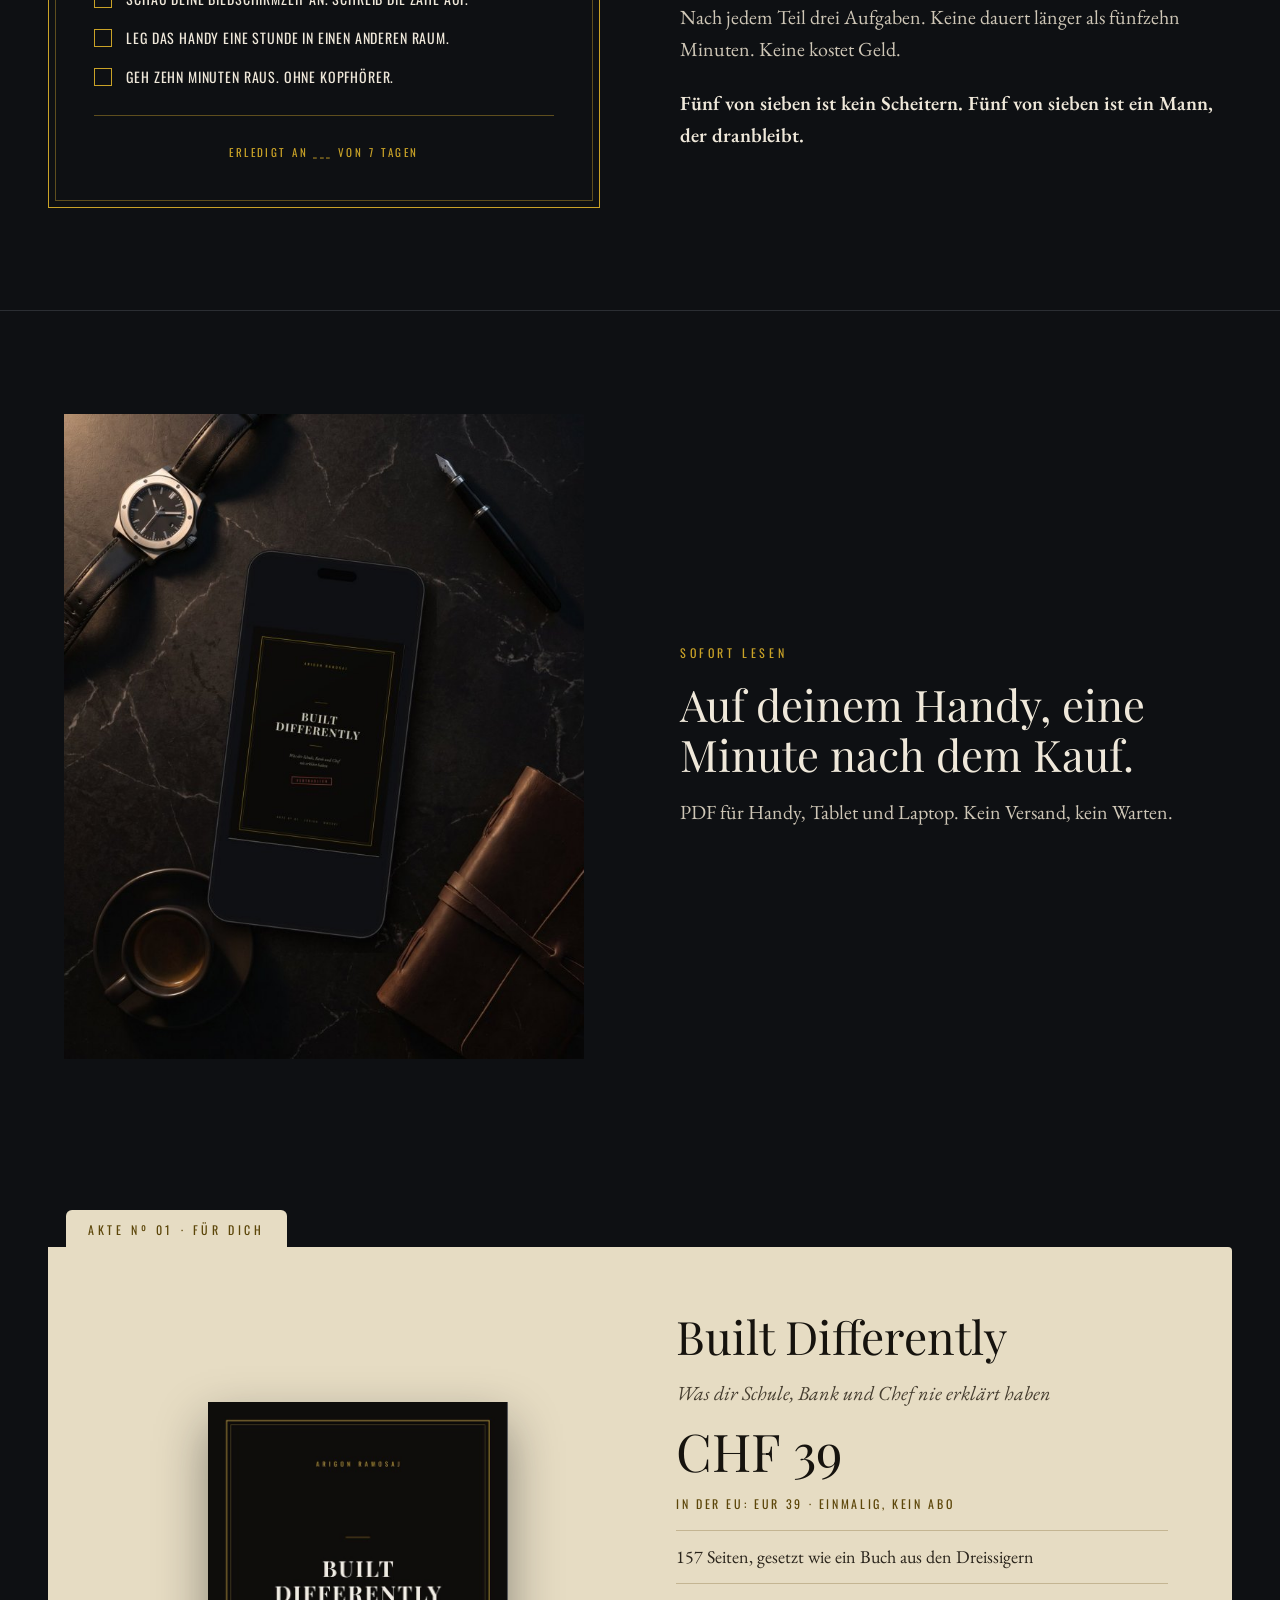
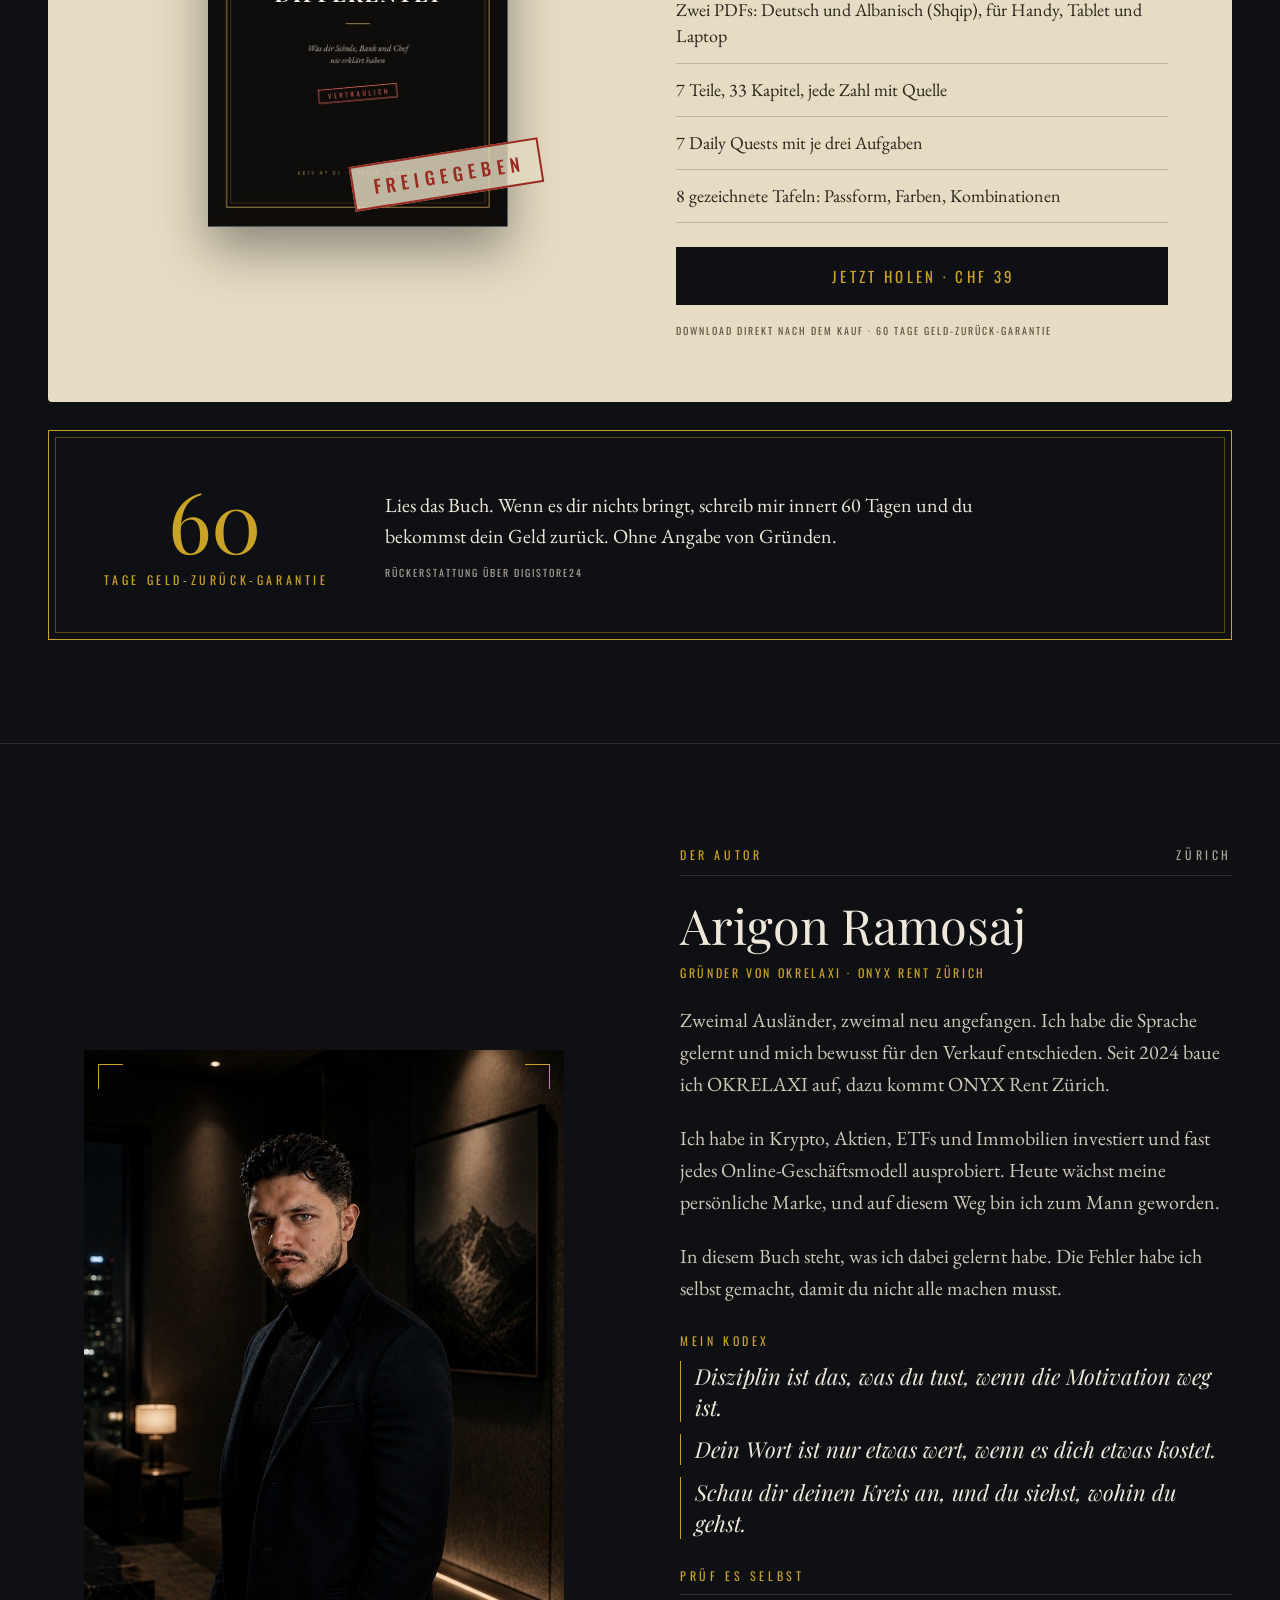
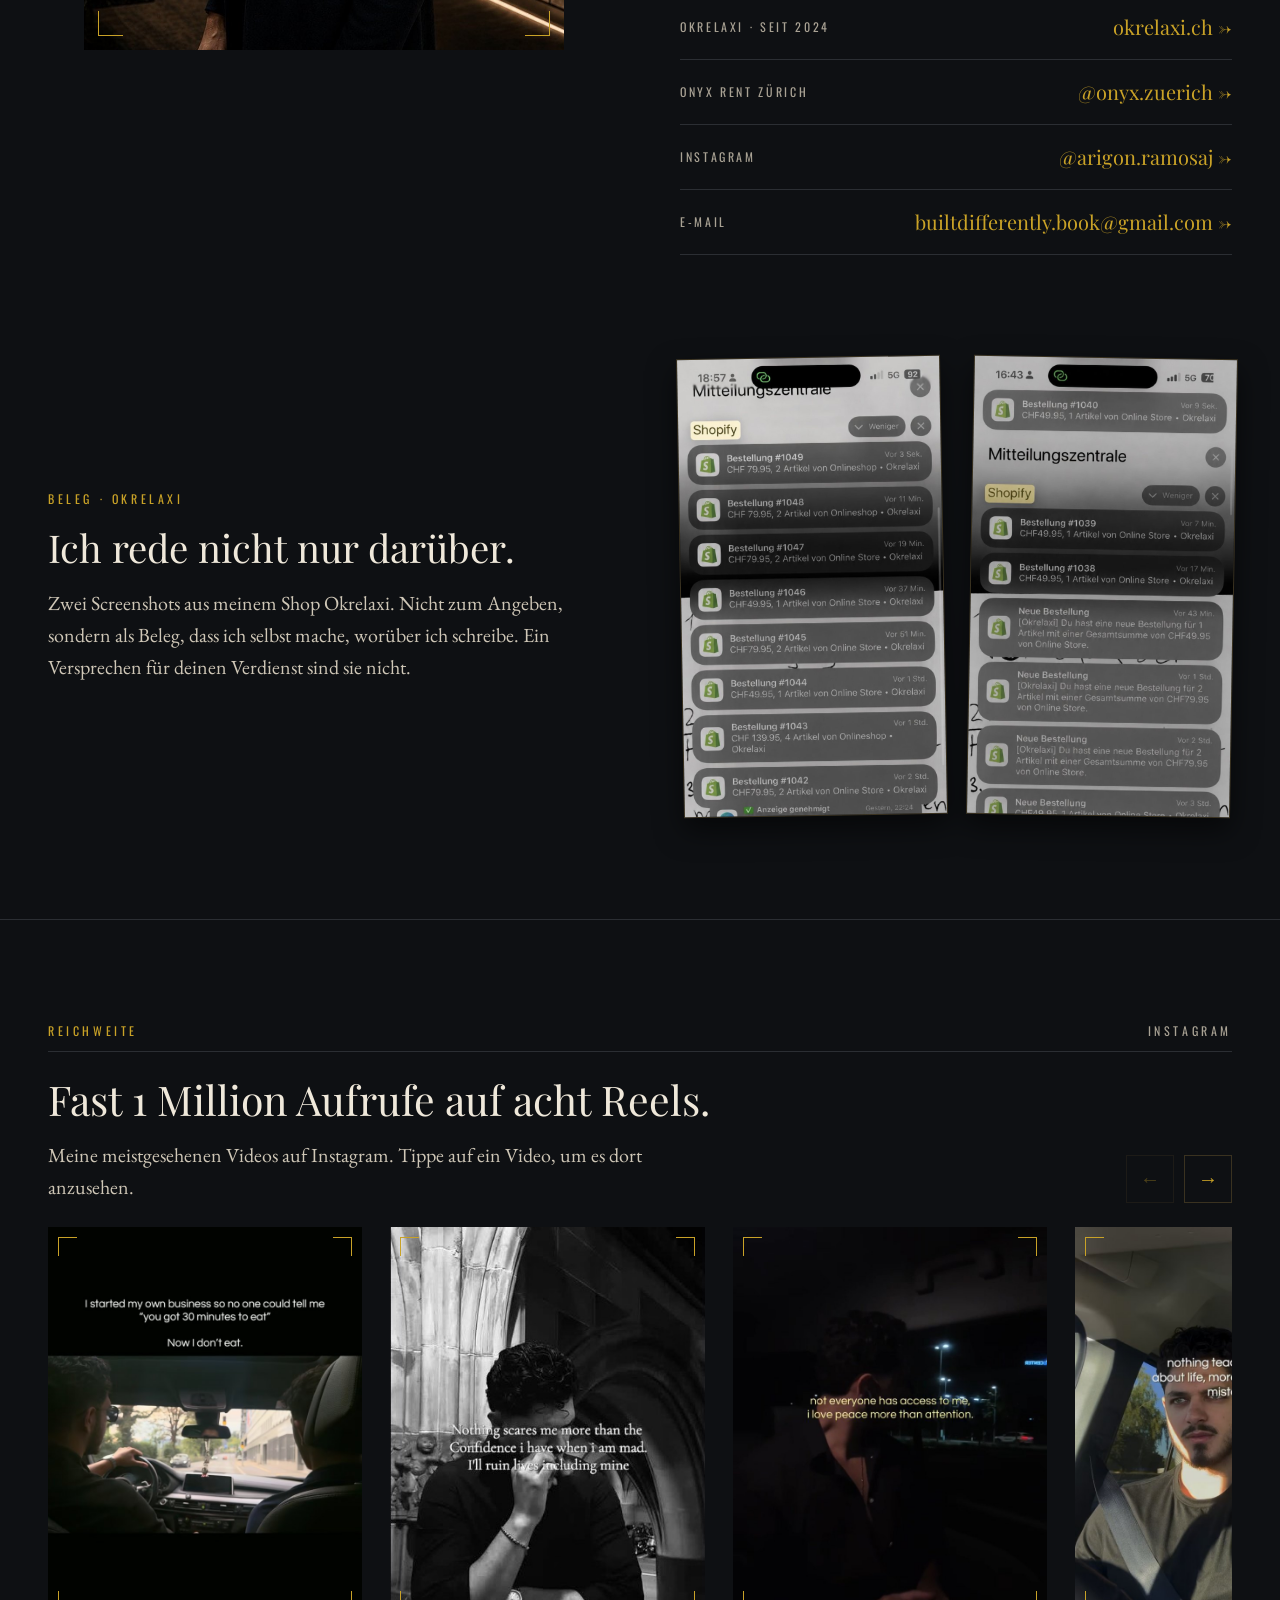
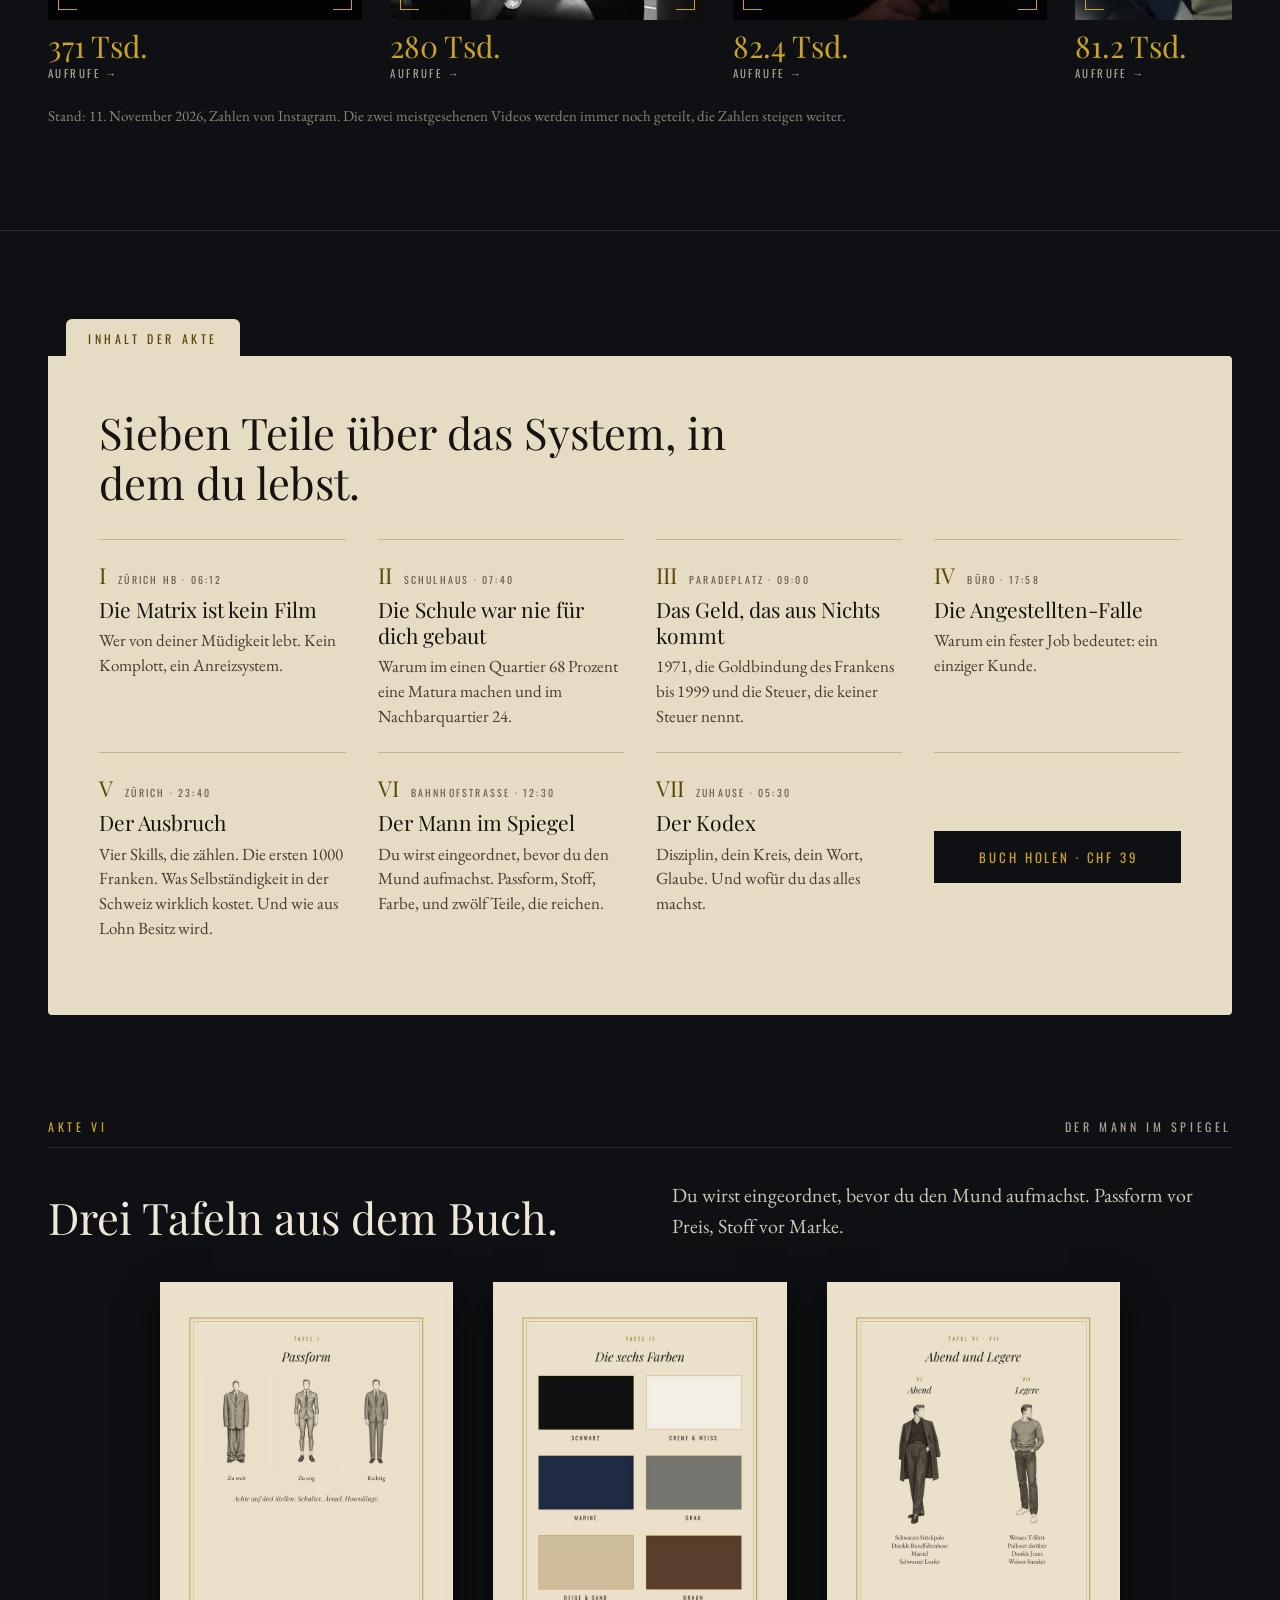
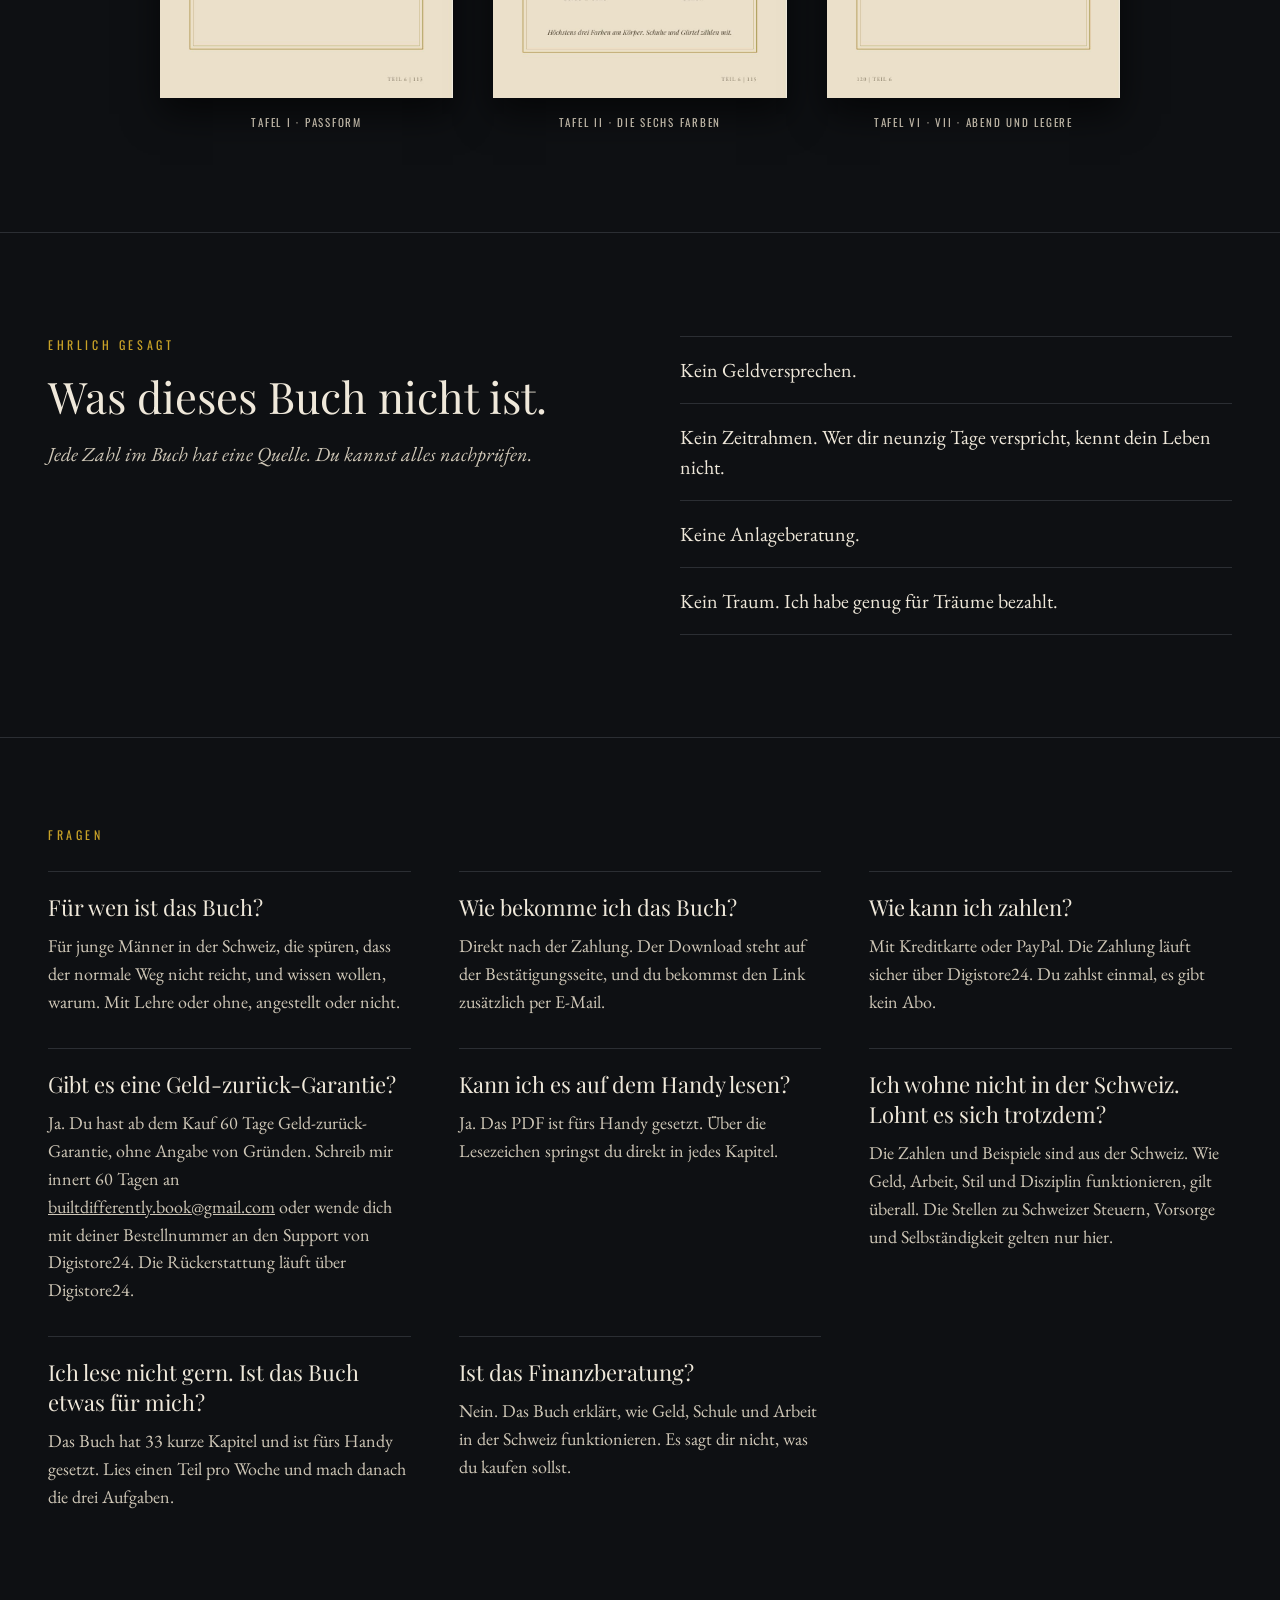
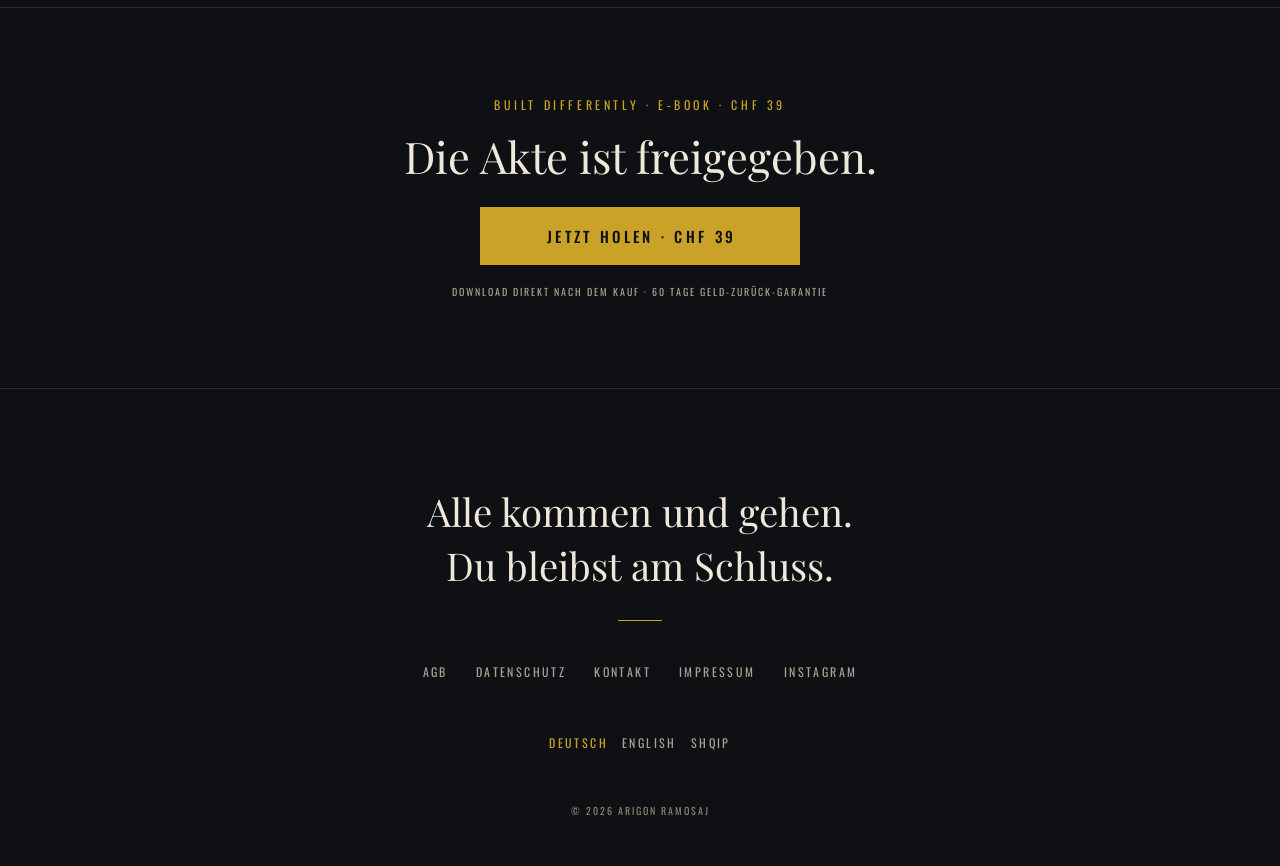
==== commit 57e2f72f: "Fusszeile aufgeräumt: langer Impressum- und Datenschutztext raus, steht vollständig auf /impressum/ " ====
--- a/index.html
+++ b/index.html
@@ -33,9 +33,9 @@
 <link rel="preload" href="assets/fonts/PlayfairDisplay.woff2" as="font" type="font/woff2" crossorigin>
 <link rel="preload" href="assets/fonts/Oswald.woff2" as="font" type="font/woff2" crossorigin>
 <script>/* feste Bildschirmhöhe in px: ändert sich nicht, wenn die Browserleiste (z. B. im Instagram-Browser) beim Scrollen ein- und ausfährt */(function(){var r=document.documentElement,w=0,h=0;function s(f){var nw=window.innerWidth,nh=window.innerHeight;if(f||nw!==w||Math.abs(nh-h)>h*0.3){w=nw;h=nh;r.style.setProperty("--bd-vh",(nh/100)+"px");}}s(true);window.addEventListener("resize",function(){s(false)});window.addEventListener("orientationchange",function(){setTimeout(function(){s(true)},400)});})();</script>
-<link rel="stylesheet" href="assets/site.css?v=7">
+<link rel="stylesheet" href="assets/site.css?v=8">
 <script type="application/ld+json">{"@context": "https://schema.org", "@type": "Book", "name": "Built Differently", "author": {"@type": "Person", "name": "Arigon Ramosaj"}, "inLanguage": "de-CH", "bookFormat": "https://schema.org/EBook", "numberOfPages": 157, "description": "Das E-Book von Arigon Ramosaj für junge Männer in der Schweiz: was dir Schule, Bank und Chef nie erklärt haben. 157 Seiten, PDF, CHF 39.", "image": "https://builtdifferently.ch/assets/bd/cover.jpg", "url": "https://builtdifferently.ch/"}</script>
-<script src="assets/app.js?v=7" defer></script>
+<script src="assets/app.js?v=8" defer></script>
 </head>
 <body>
 <div class="bd-site">
@@ -315,7 +315,8 @@
 <a href="/impressum/" style="display: flex; align-items: center; min-height: 44px; color: #A9A294; text-decoration: none">IMPRESSUM</a>
 <a href="https://www.instagram.com/arigon.ramosaj" style="display: flex; align-items: center; min-height: 44px; color: #A9A294; text-decoration: none">INSTAGRAM</a>
 </div>
-<div id="impressum" style="display: flex; flex-direction: column; gap: 6px; font-size: 15px; line-height: 1.5; color: #A9A294"><nav class="bd-langs" aria-label="Gjuha / Sprache / Language"><a href="/" hreflang="de" lang="de" aria-current="page">Deutsch</a><a href="/en/" hreflang="en" lang="en">English</a><a href="/sq/" hreflang="sq" lang="sq">Shqip</a></nav><div style="font-family: Oswald, sans-serif; font-size: 10px; letter-spacing: 0.3em; color: #8C8577">IMPRESSUM</div><div>Arigon Ramosaj · Friedhofstrasse 73 · 8048 Zürich · <a href="mailto:builtdifferently.book@gmail.com" style="color: #A9A294">builtdifferently.book@gmail.com</a></div><div>Dieses Buch dient der Information. Es ist keine Finanz-, Anlage-, Steuer- oder Rechtsberatung.</div><div id="datenschutz">Datenschutz: Diese Seite wird über GitHub Pages (GitHub Inc., USA) ausgeliefert. Dabei verarbeitet GitHub technisch nötige Daten wie deine IP-Adresse. Die Seite hat kein Tracking und lädt keine Schriften von Drittanbietern. Einzige Ausnahme ist das Vertrauenssiegel von Digistore24 unten auf der Seite: Es wird von digistore24.com geladen, dabei verarbeitet Digistore24 Daten wie deine IP-Adresse. Mehr in der <a href="/datenschutz/" style="color: #A9A294">Datenschutzerklärung</a>. Kauf, Zahlung und Download laufen über Digistore24, dafür gilt die Datenschutzerklärung von Digistore24. Fragen an <a href="mailto:builtdifferently.book@gmail.com" style="color: #A9A294">builtdifferently.book@gmail.com</a>.</div></div>
+<div id="impressum" style="display: flex; flex-direction: column; gap: 6px; font-size: 15px; line-height: 1.5; color: #A9A294"><nav class="bd-langs" aria-label="Gjuha / Sprache / Language"><a href="/" hreflang="de" lang="de" aria-current="page">Deutsch</a><a href="/en/" hreflang="en" lang="en">English</a><a href="/sq/" hreflang="sq" lang="sq">Shqip</a></nav>
+</div>
 <div style="font-family: Oswald, sans-serif; font-size: 10px; letter-spacing: 0.2em; color: #8C8577">© 2026 ARIGON RAMOSAJ</div>
 </footer>
 </div>
@@ -558,10 +559,6 @@
 <a href="https://www.instagram.com/arigon.ramosaj" style="display: flex; align-items: center; min-height: 44px; color: #A9A294; text-decoration: none">INSTAGRAM</a>
 </div>
 <div id="impressum-d" style="max-width: 640px; display: flex; flex-direction: column; gap: 8px; font-size: 16px; line-height: 1.55; color: #A9A294"><nav class="bd-langs" aria-label="Gjuha / Sprache / Language"><a href="/" hreflang="de" lang="de" aria-current="page">Deutsch</a><a href="/en/" hreflang="en" lang="en">English</a><a href="/sq/" hreflang="sq" lang="sq">Shqip</a></nav>
-<div style="font-family: Oswald, sans-serif; font-size: 10px; letter-spacing: 0.3em; color: #8C8577">IMPRESSUM</div>
-<div>Arigon Ramosaj · Friedhofstrasse 73 · 8048 Zürich · <a href="mailto:builtdifferently.book@gmail.com" style="color: #A9A294">builtdifferently.book@gmail.com</a></div>
-<div>Dieses Buch dient der Information. Es ist keine Finanz-, Anlage-, Steuer- oder Rechtsberatung.</div>
-<div id="datenschutz-d">Datenschutz: Diese Seite wird über GitHub Pages (GitHub Inc., USA) ausgeliefert. Dabei verarbeitet GitHub technisch nötige Daten wie deine IP-Adresse. Die Seite hat kein Tracking und lädt keine Schriften von Drittanbietern. Einzige Ausnahme ist das Vertrauenssiegel von Digistore24 unten auf der Seite: Es wird von digistore24.com geladen, dabei verarbeitet Digistore24 Daten wie deine IP-Adresse. Mehr in der <a href="/datenschutz/" style="color: #A9A294">Datenschutzerklärung</a>. Kauf, Zahlung und Download laufen über Digistore24, dafür gilt die Datenschutzerklärung von Digistore24. Fragen an <a href="mailto:builtdifferently.book@gmail.com" style="color: #A9A294">builtdifferently.book@gmail.com</a>.</div>
 </div>
 <div style="font-family: Oswald, sans-serif; font-size: 10px; letter-spacing: 0.2em; color: #8C8577">© 2026 ARIGON RAMOSAJ</div>
 </div>
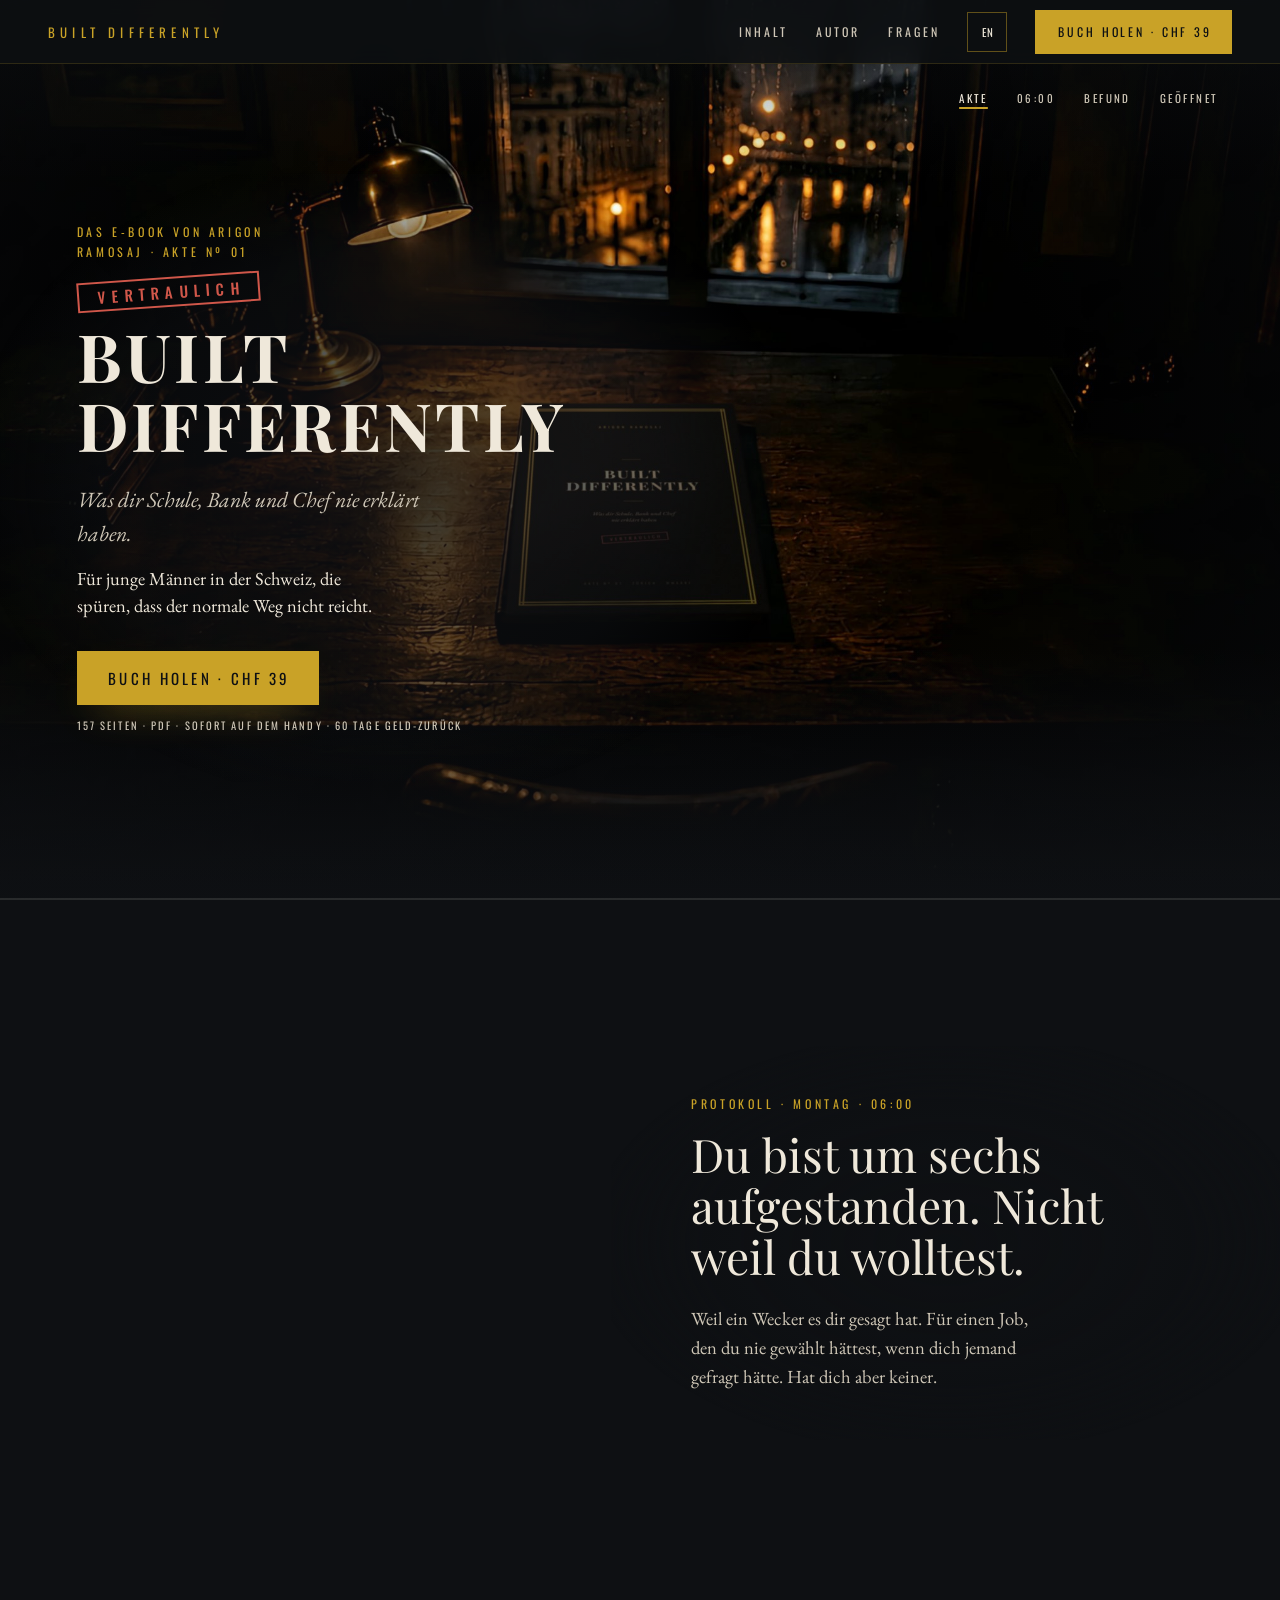
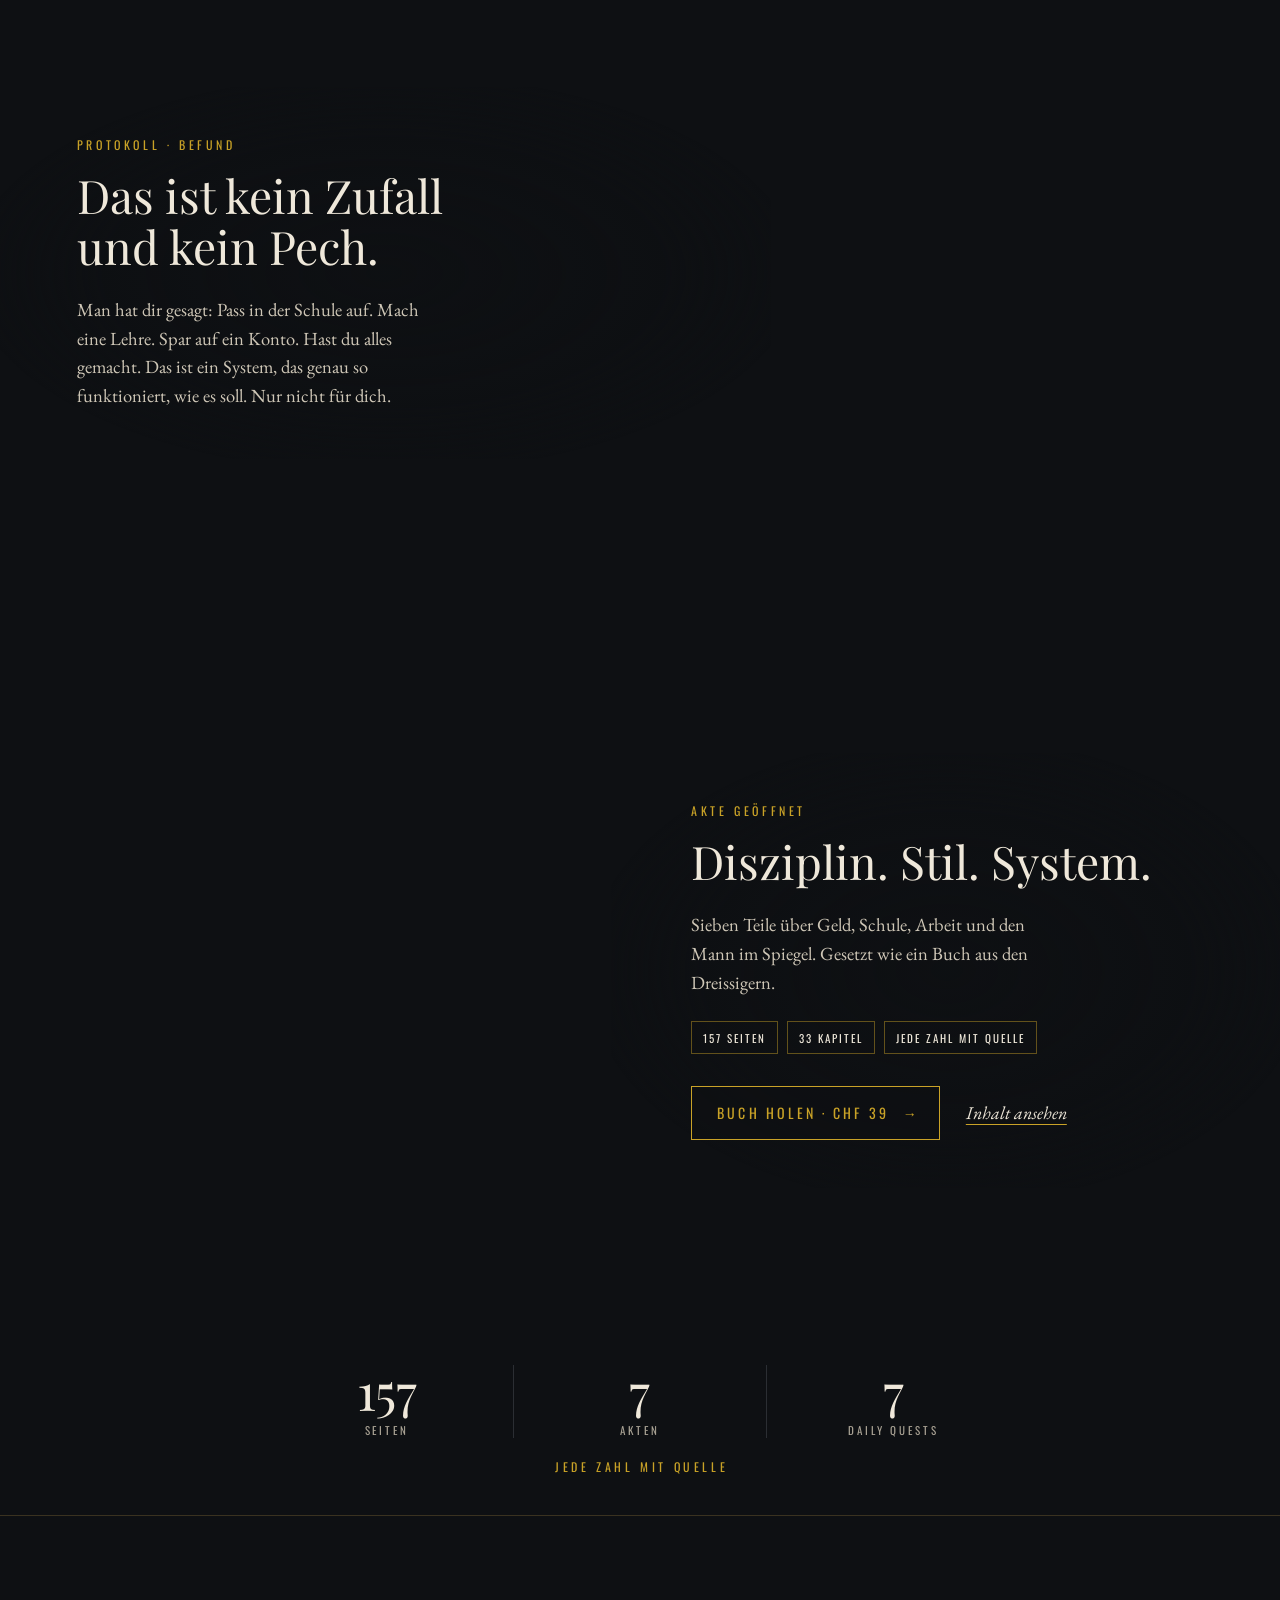
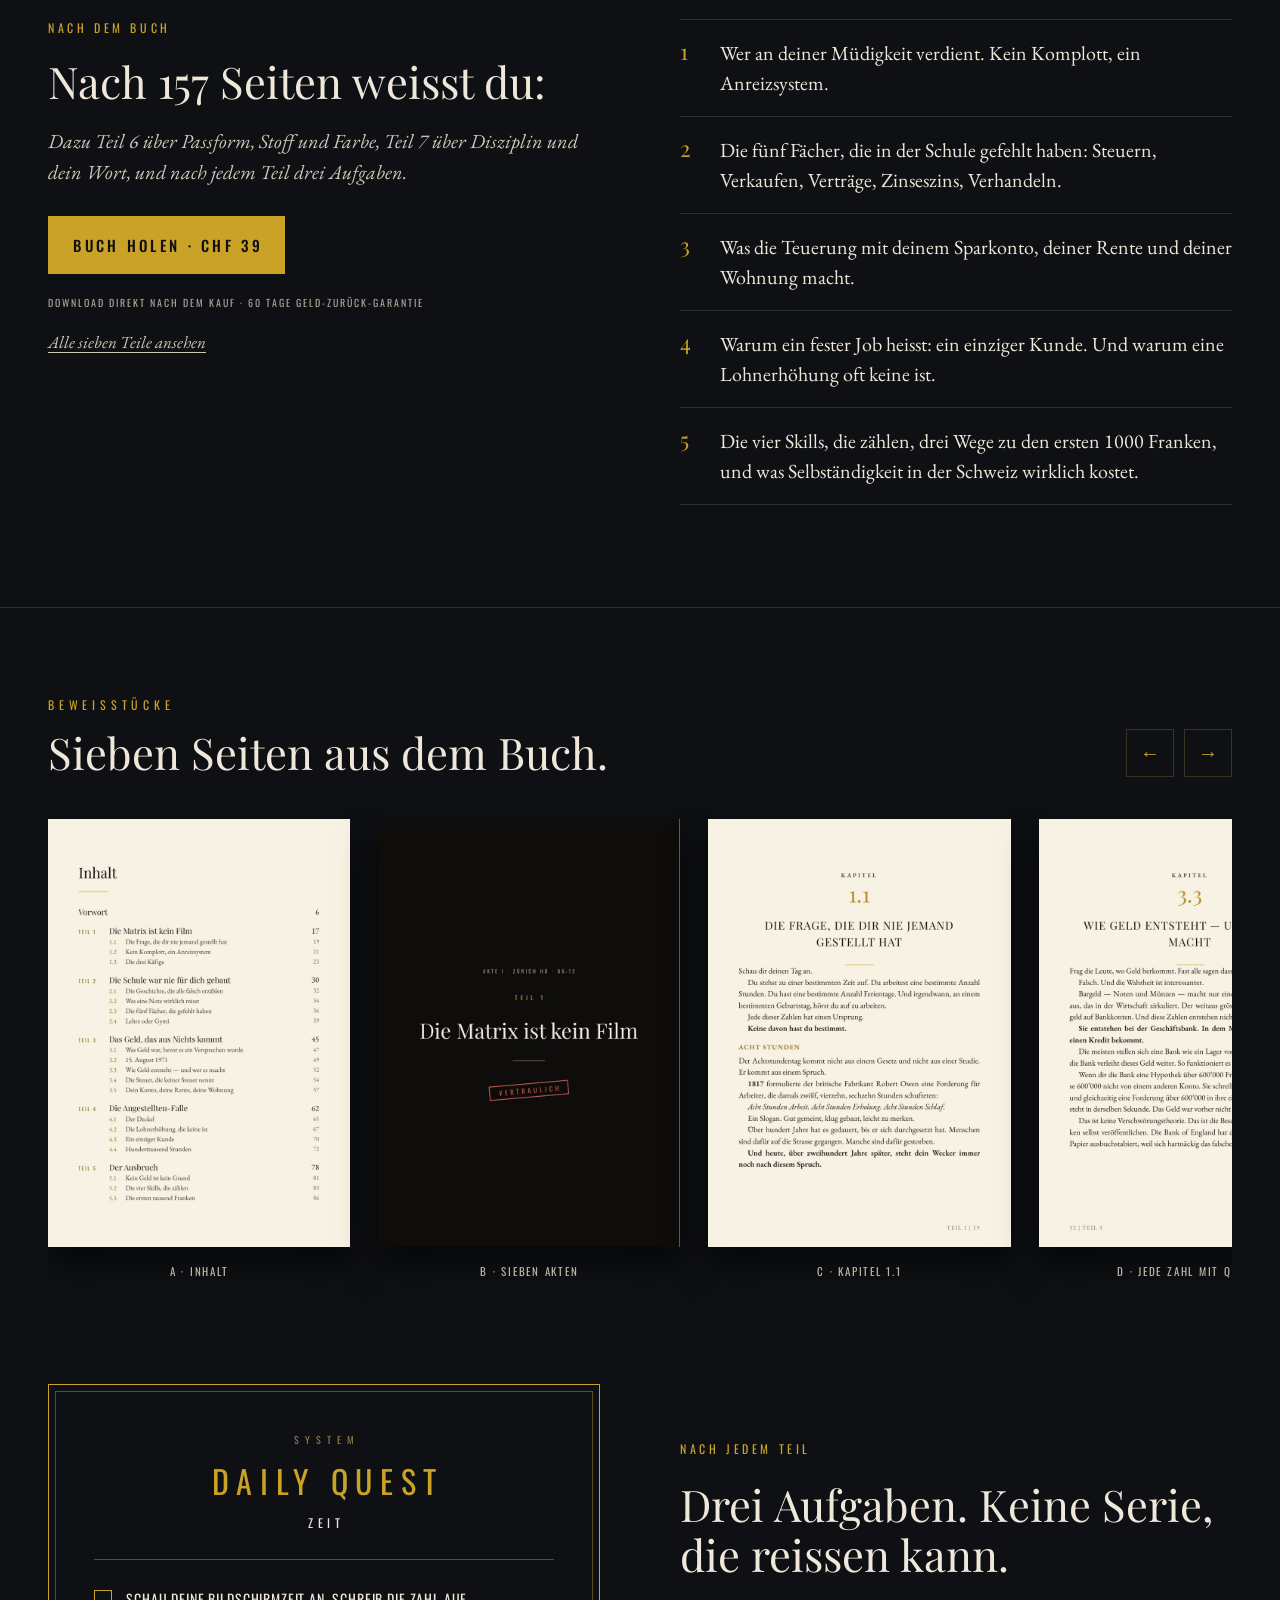
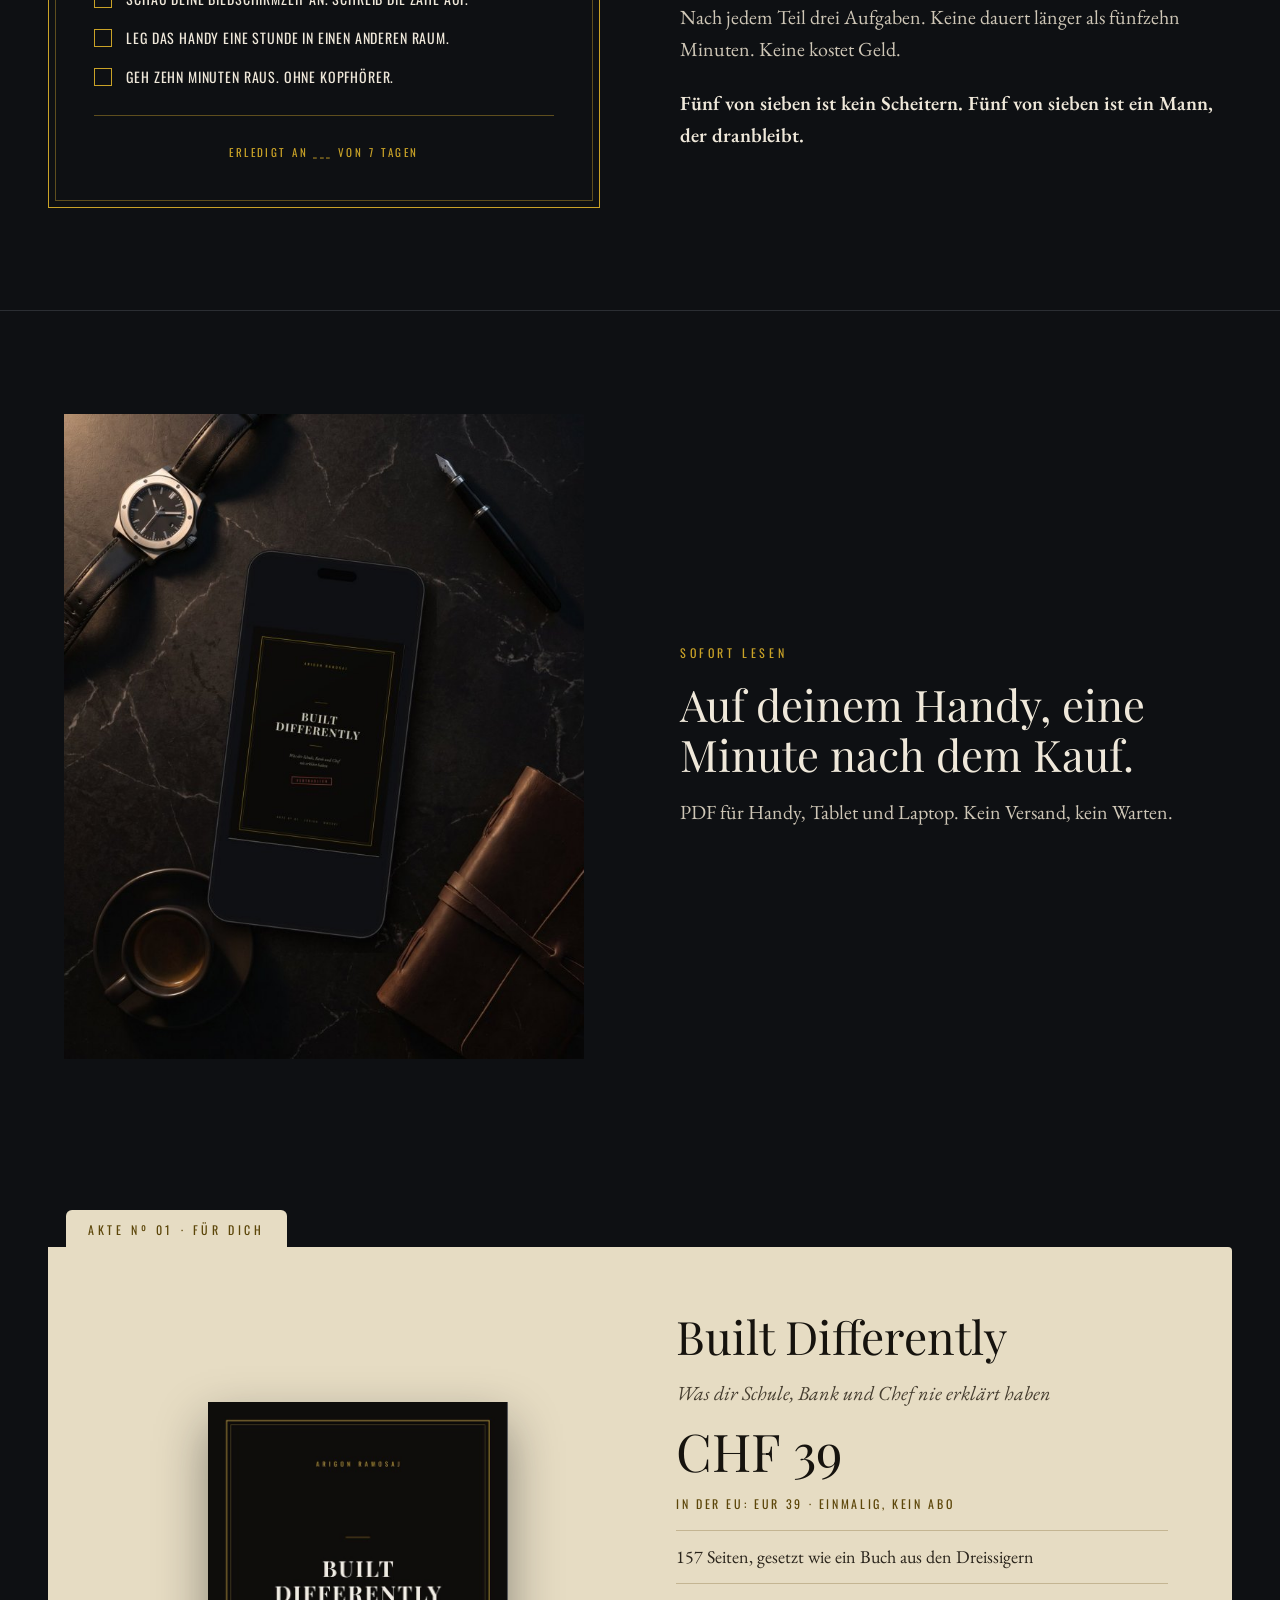
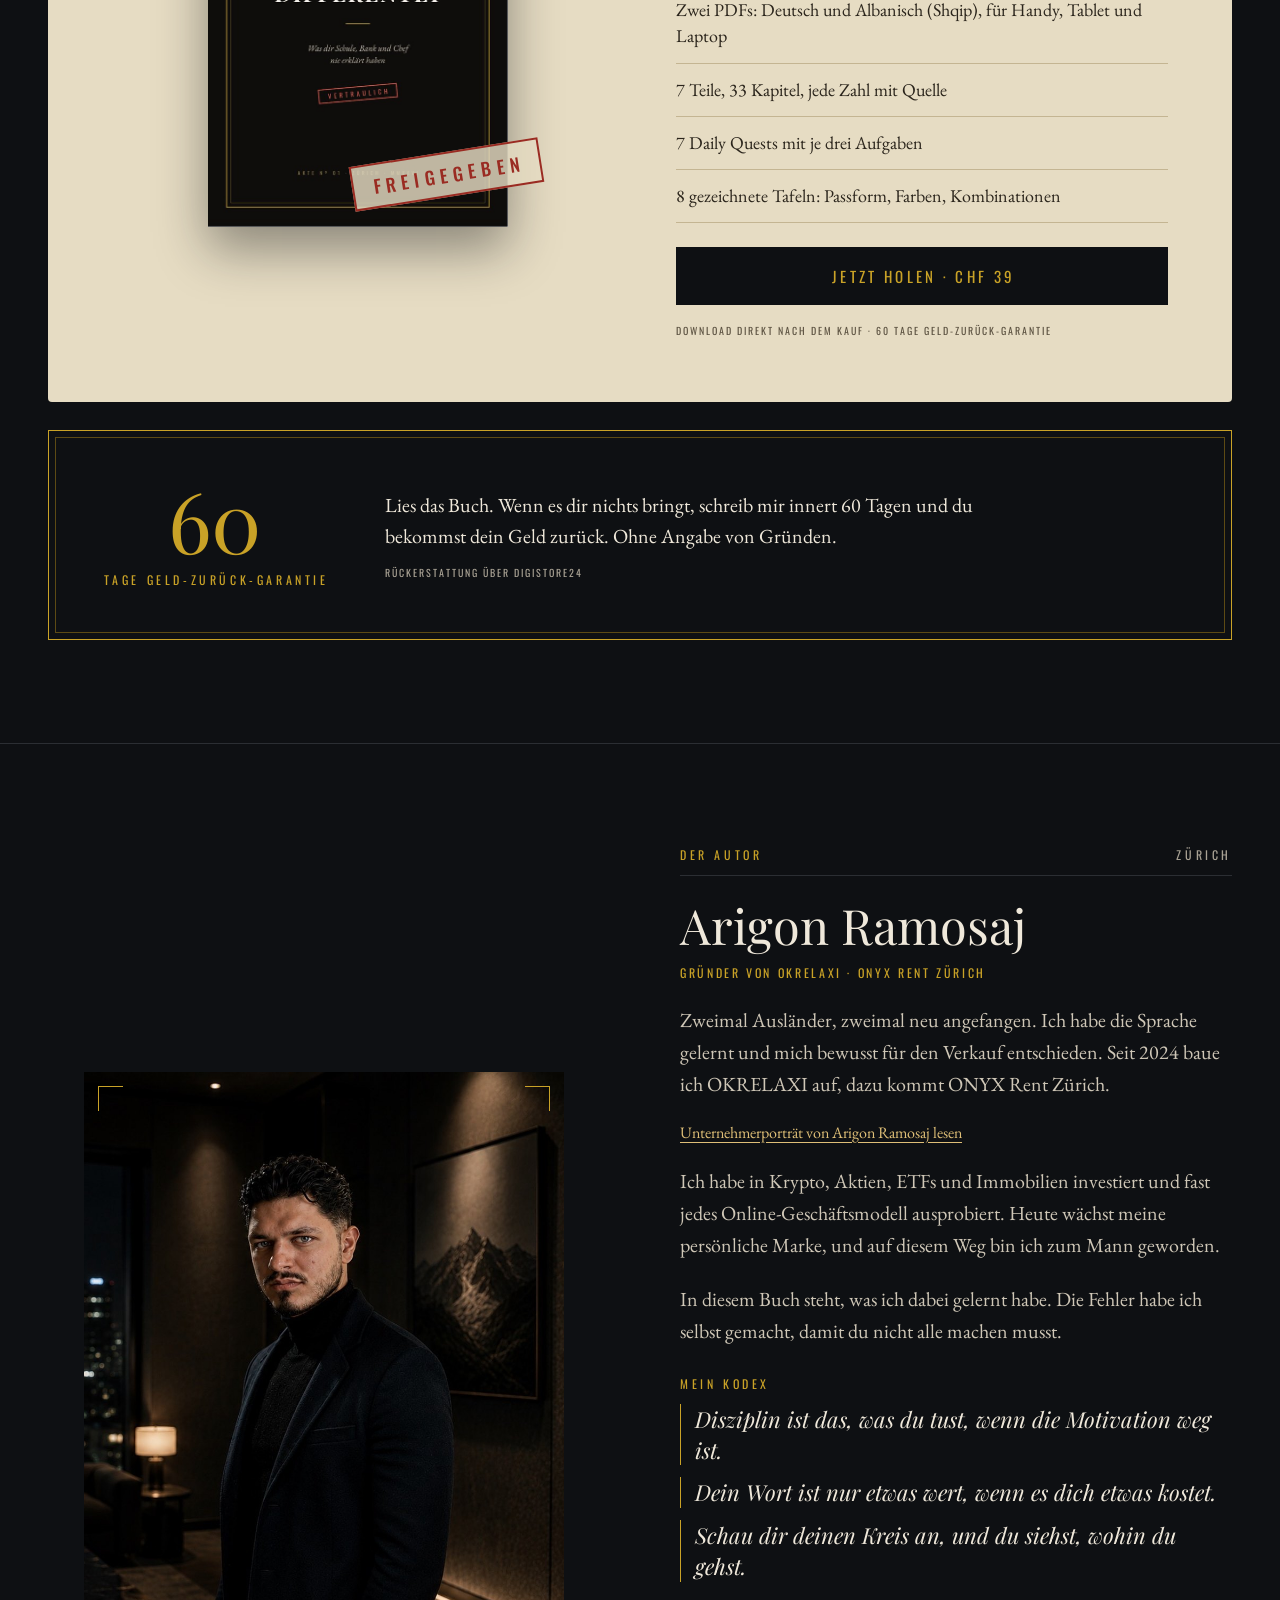
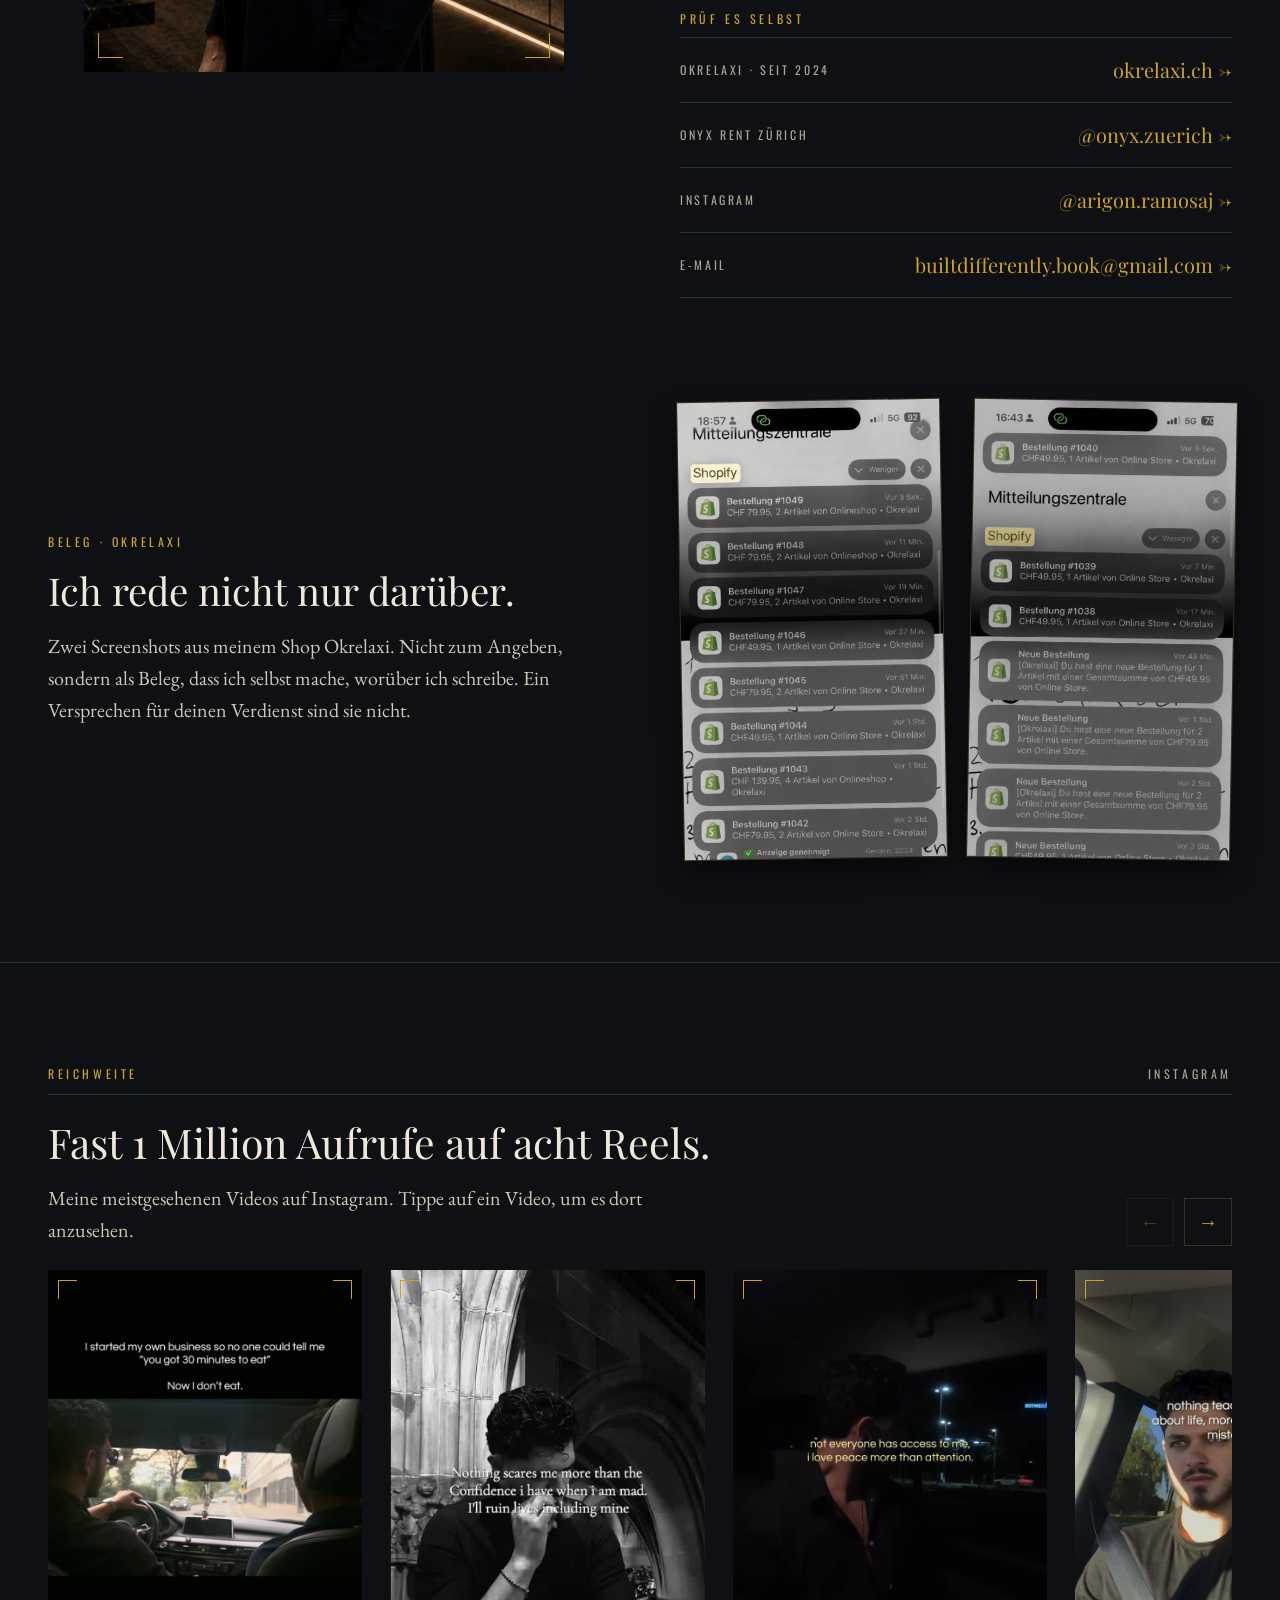
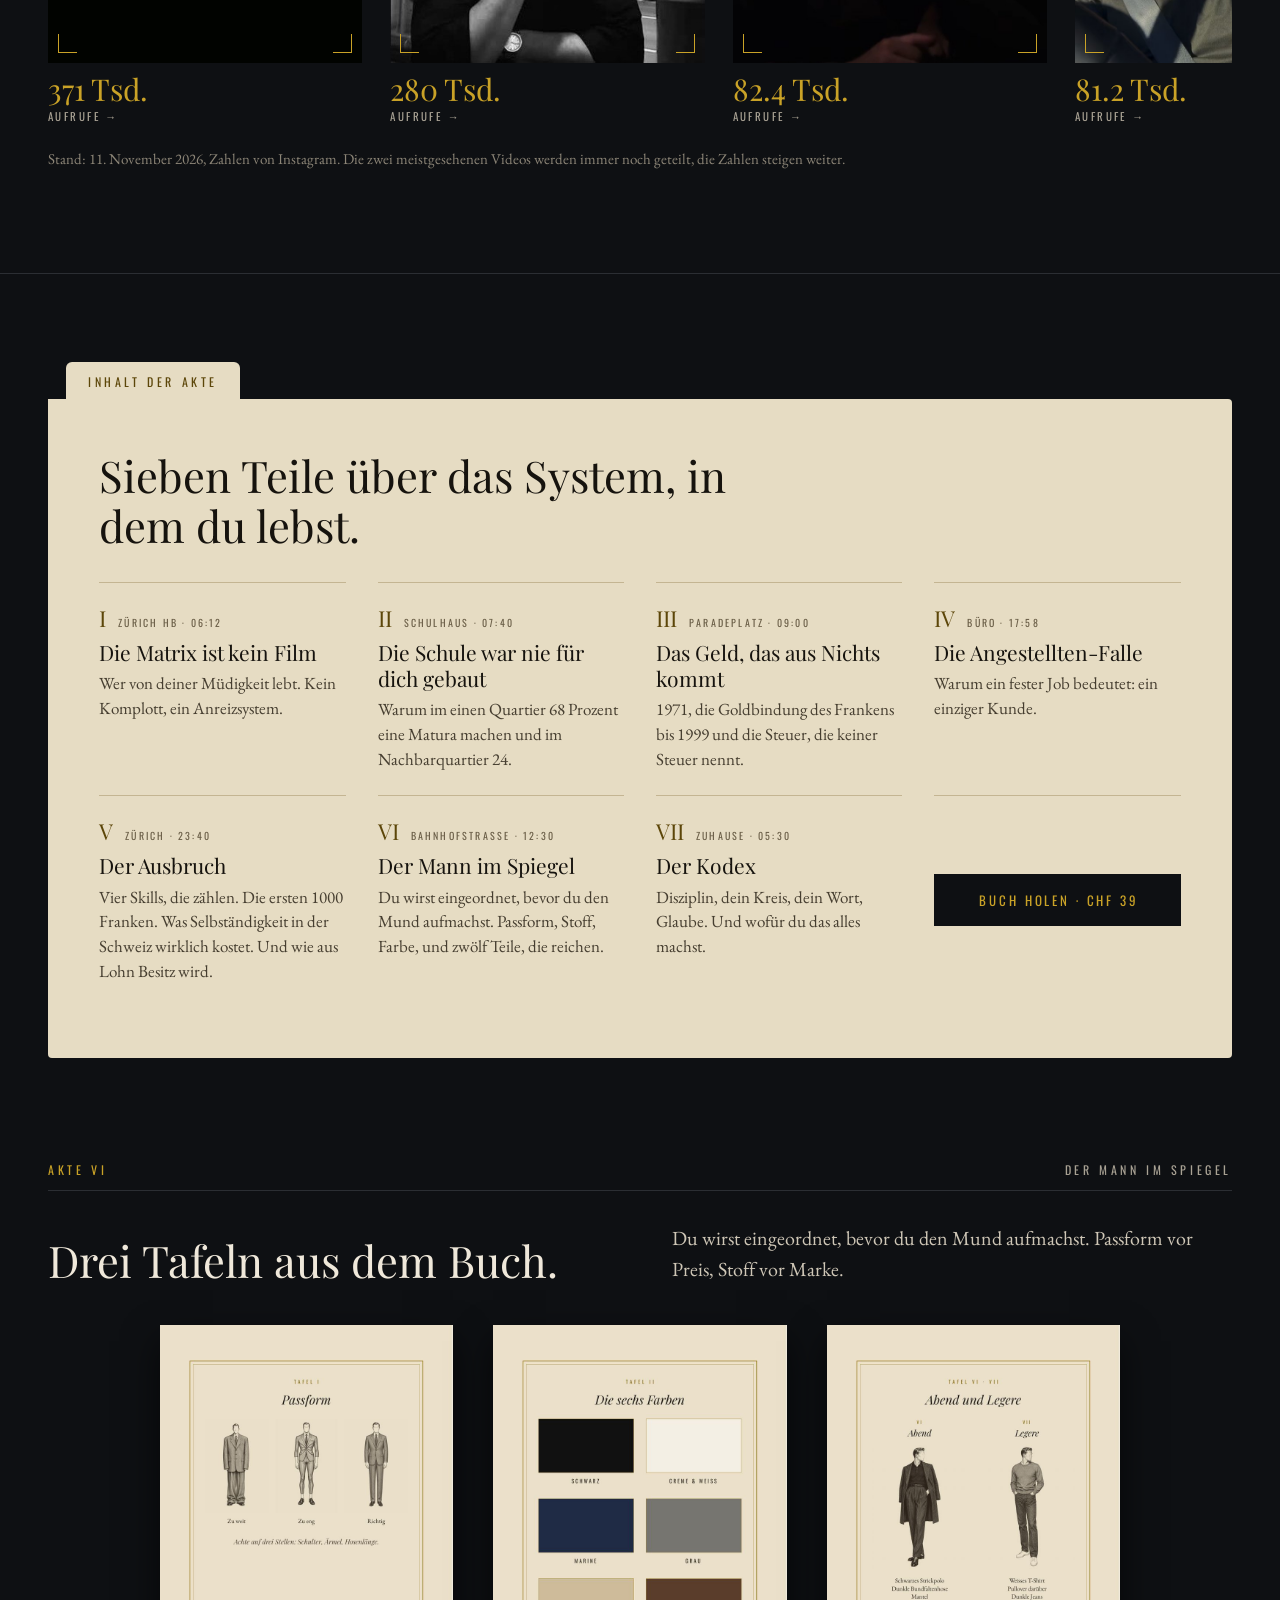
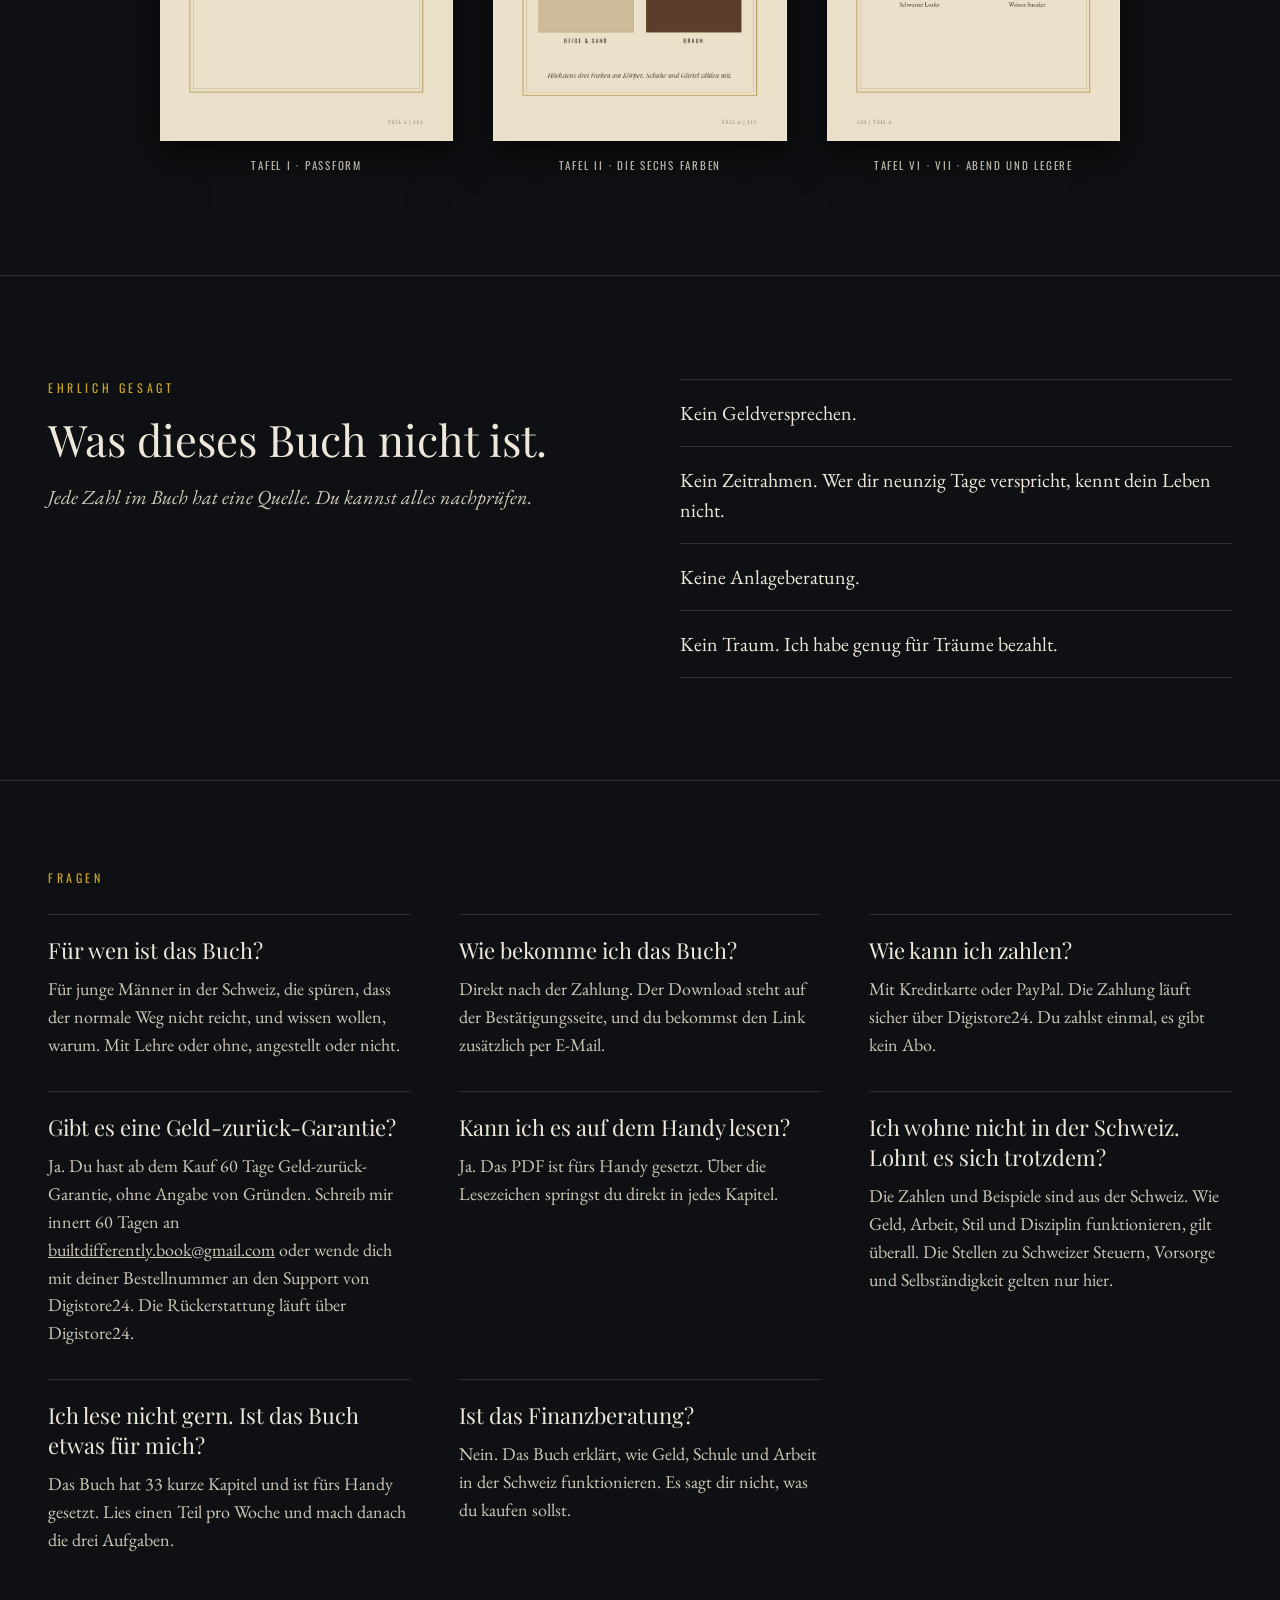
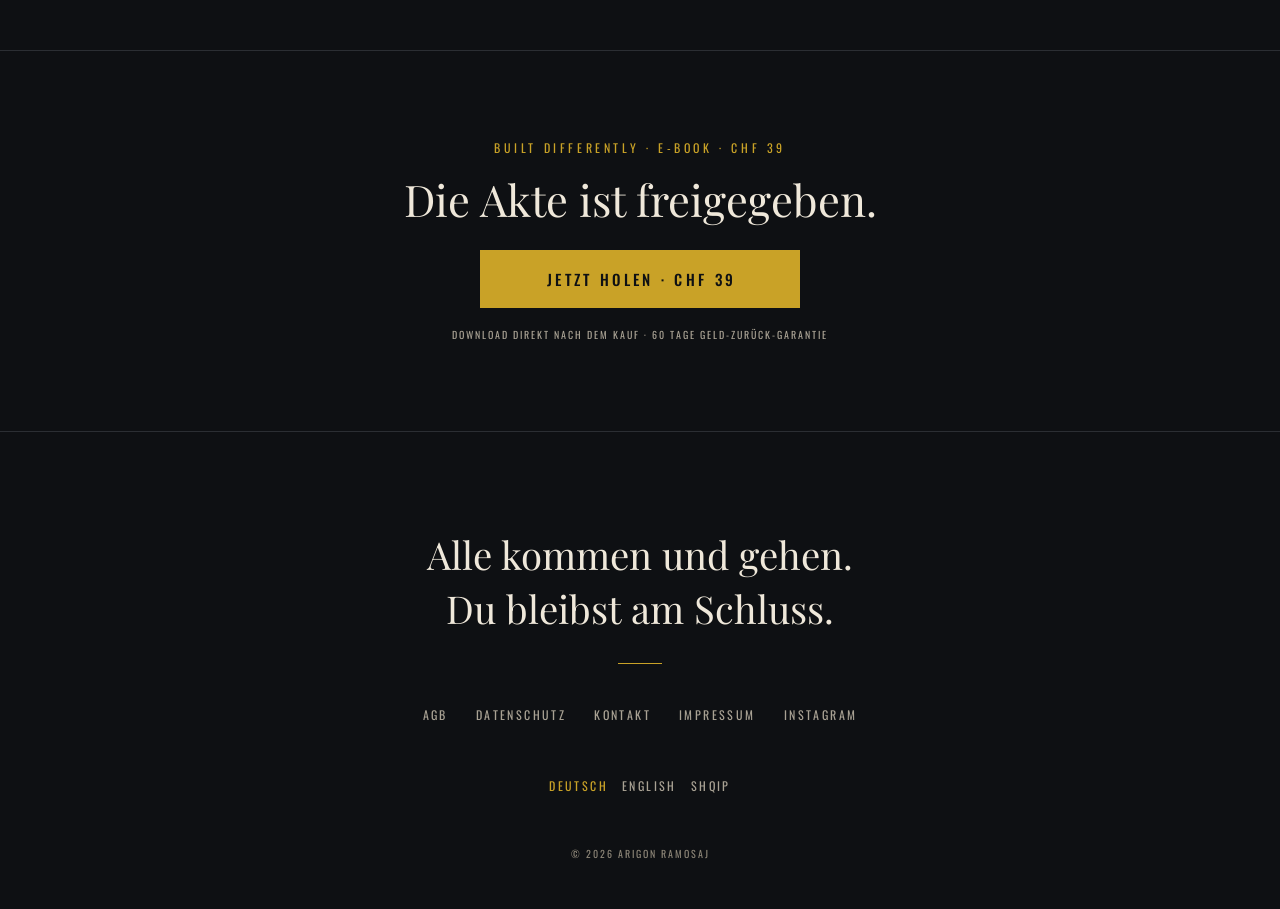
==== commit eada5c1d: "Porträt aus den Autorenbereichen verlinken" ====
--- a/index.html
+++ b/index.html
@@ -182,6 +182,7 @@
 <h2 style="margin: 0; font-family: 'Playfair Display', serif; font-weight: 400; font-size: 32px; line-height: 1.15; color: #EFE8DA">Arigon Ramosaj</h2>
 <div style="margin-top: -10px; font-family: Oswald, sans-serif; font-size: 11px; letter-spacing: 0.22em; line-height: 1.5; color: #C9A227">GRÜNDER VON OKRELAXI · ONYX RENT ZÜRICH</div>
 <p style="margin: 0; font-size: 18px; line-height: 1.55; color: #CFC7B7">Zweimal Ausländer, zweimal neu angefangen. Ich habe die Sprache gelernt und mich bewusst für den Verkauf entschieden. Seit 2024 baue ich OKRELAXI auf, dazu kommt ONYX Rent Zürich.</p>
+<a href="/arigon-ramosaj/" style="color: #DFBF77; text-underline-offset: 0.22em">Unternehmerporträt von Arigon Ramosaj lesen</a>
 <p style="margin: 0; font-size: 18px; line-height: 1.55; color: #CFC7B7">Ich habe in Krypto, Aktien, ETFs und Immobilien investiert und fast jedes Online-Geschäftsmodell ausprobiert. Heute wächst meine persönliche Marke, und auf diesem Weg bin ich zum Mann geworden.</p>
 <p style="margin: 0; font-size: 18px; line-height: 1.55; color: #CFC7B7">In diesem Buch steht, was ich dabei gelernt habe. Die Fehler habe ich selbst gemacht, damit du nicht alle machen musst.</p>
 <div style="display: flex; flex-direction: column; gap: 12px; margin-top: 6px"><div style="font-family: Oswald, sans-serif; font-size: 11px; letter-spacing: 0.3em; color: #C9A227">MEIN KODEX</div><p style="margin: 0; padding-left: 14px; border-left: 1px solid #C9A227; font-family: 'Playfair Display', serif; font-style: italic; font-size: 19px; line-height: 1.4; color: #EFE8DA">Disziplin ist das, was du tust, wenn die Motivation weg ist.</p><p style="margin: 0; padding-left: 14px; border-left: 1px solid #C9A227; font-family: 'Playfair Display', serif; font-style: italic; font-size: 19px; line-height: 1.4; color: #EFE8DA">Dein Wort ist nur etwas wert, wenn es dich etwas kostet.</p><p style="margin: 0; padding-left: 14px; border-left: 1px solid #C9A227; font-family: 'Playfair Display', serif; font-style: italic; font-size: 19px; line-height: 1.4; color: #EFE8DA">Schau dir deinen Kreis an, und du siehst, wohin du gehst.</p></div>
@@ -450,6 +451,7 @@
 <h2 style="margin: 0; font-family: 'Playfair Display', serif; font-weight: 400; font-size: clamp(34px, 3.8vw, 52px); line-height: 1.1; color: #EFE8DA">Arigon Ramosaj</h2>
 <div style="margin-top: -10px; font-family: Oswald, sans-serif; font-size: 12px; letter-spacing: 0.22em; line-height: 1.5; color: #C9A227">GRÜNDER VON OKRELAXI · ONYX RENT ZÜRICH</div>
 <p style="margin: 0; font-size: 20px; line-height: 1.6; color: #CFC7B7">Zweimal Ausländer, zweimal neu angefangen. Ich habe die Sprache gelernt und mich bewusst für den Verkauf entschieden. Seit 2024 baue ich OKRELAXI auf, dazu kommt ONYX Rent Zürich.</p>
+<a href="/arigon-ramosaj/" style="color: #DFBF77; text-underline-offset: 0.22em">Unternehmerporträt von Arigon Ramosaj lesen</a>
 <p style="margin: 0; font-size: 20px; line-height: 1.6; color: #CFC7B7">Ich habe in Krypto, Aktien, ETFs und Immobilien investiert und fast jedes Online-Geschäftsmodell ausprobiert. Heute wächst meine persönliche Marke, und auf diesem Weg bin ich zum Mann geworden.</p>
 <p style="margin: 0; font-size: 20px; line-height: 1.6; color: #CFC7B7">In diesem Buch steht, was ich dabei gelernt habe. Die Fehler habe ich selbst gemacht, damit du nicht alle machen musst.</p>
 <div style="display: flex; flex-direction: column; gap: 12px; margin-top: 6px"><div style="font-family: Oswald, sans-serif; font-size: 12px; letter-spacing: 0.3em; color: #C9A227">MEIN KODEX</div><p style="margin: 0; padding-left: 14px; border-left: 1px solid #C9A227; font-family: 'Playfair Display', serif; font-style: italic; font-size: 22px; line-height: 1.4; color: #EFE8DA">Disziplin ist das, was du tust, wenn die Motivation weg ist.</p><p style="margin: 0; padding-left: 14px; border-left: 1px solid #C9A227; font-family: 'Playfair Display', serif; font-style: italic; font-size: 22px; line-height: 1.4; color: #EFE8DA">Dein Wort ist nur etwas wert, wenn es dich etwas kostet.</p><p style="margin: 0; padding-left: 14px; border-left: 1px solid #C9A227; font-family: 'Playfair Display', serif; font-style: italic; font-size: 22px; line-height: 1.4; color: #EFE8DA">Schau dir deinen Kreis an, und du siehst, wohin du gehst.</p></div>
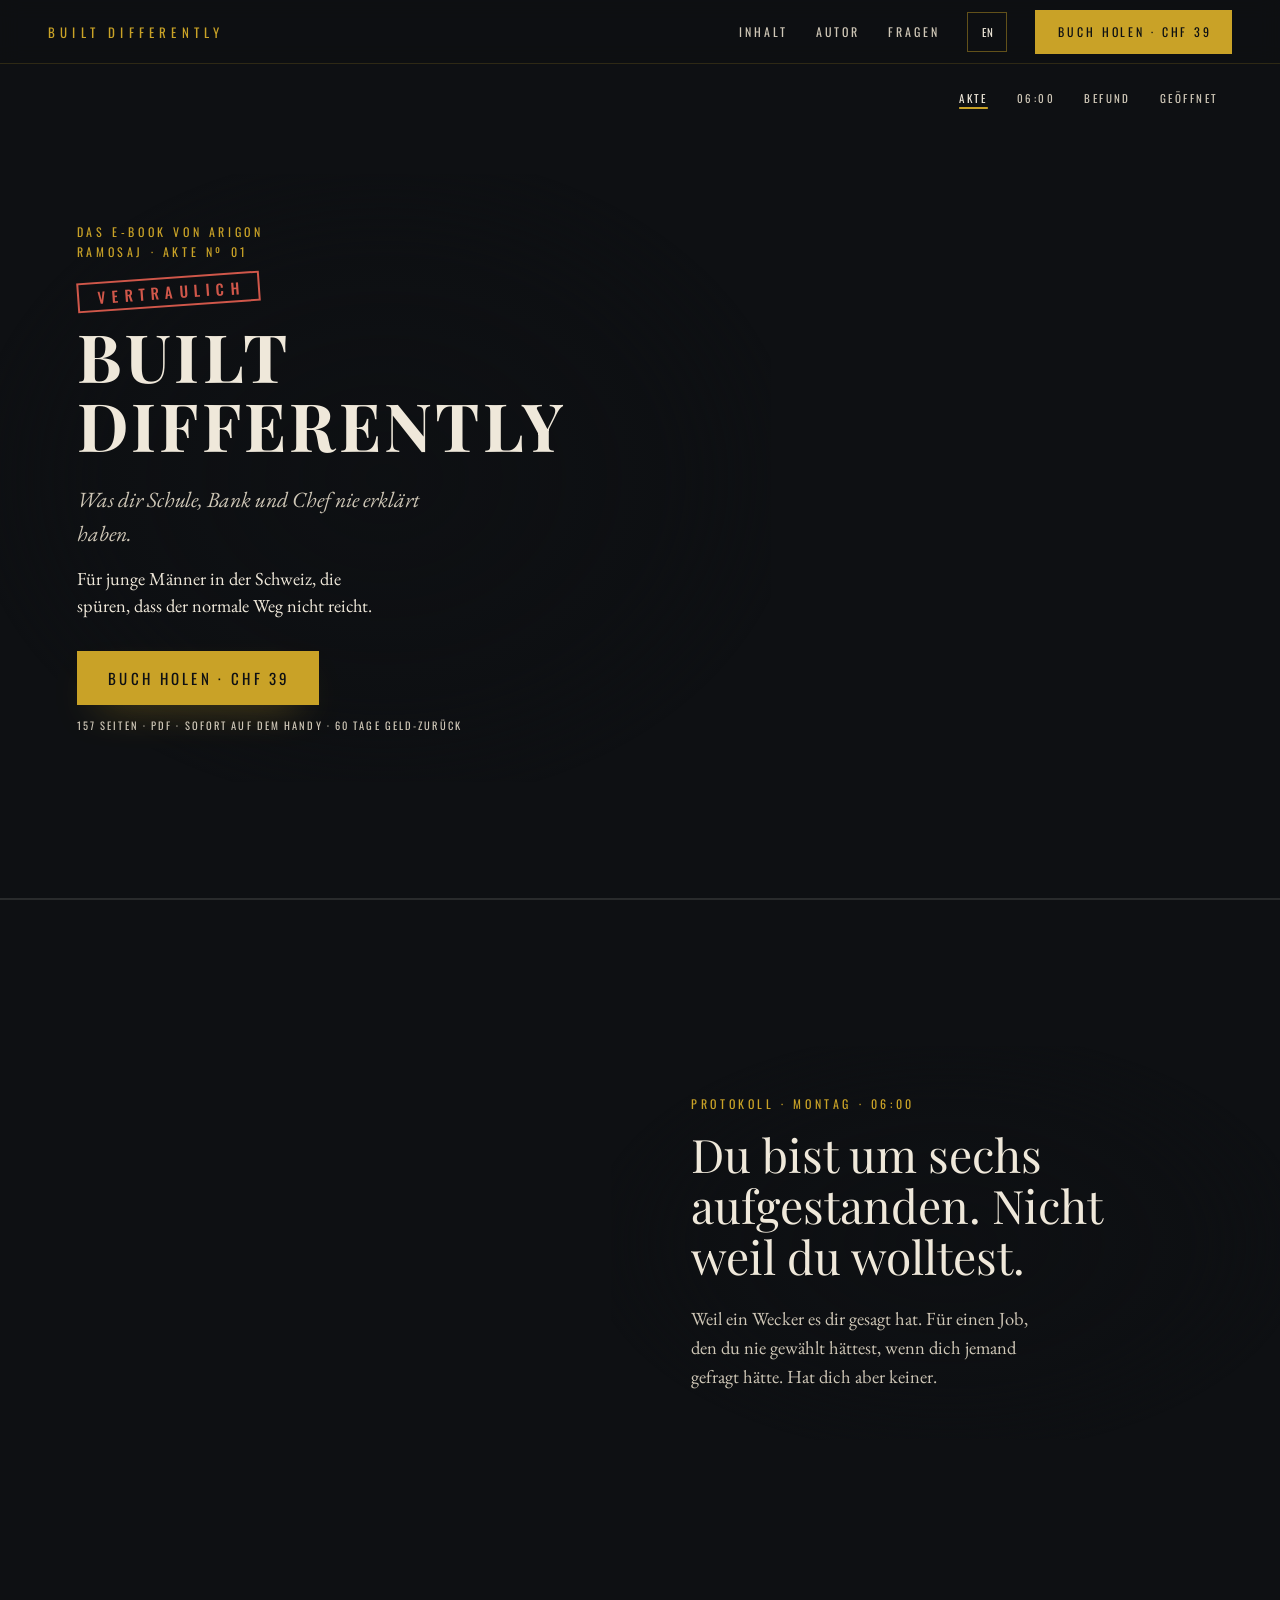
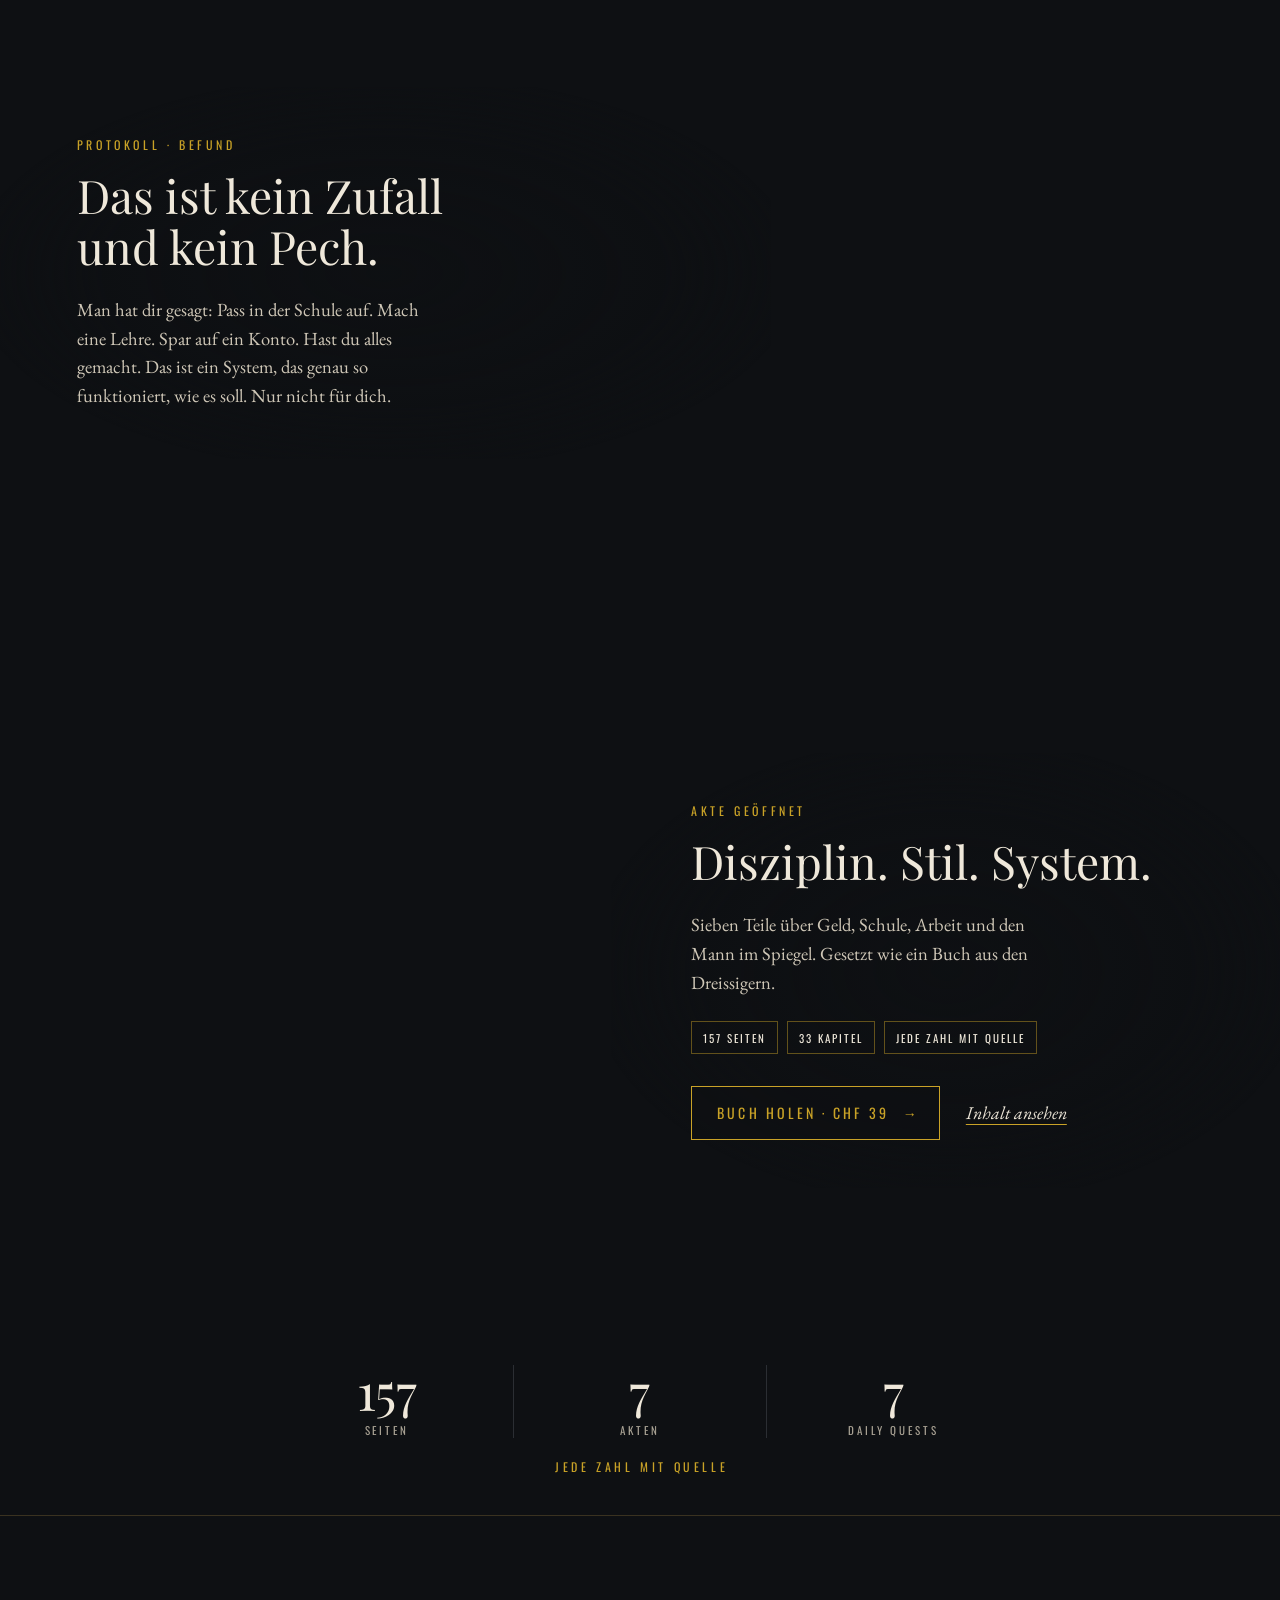
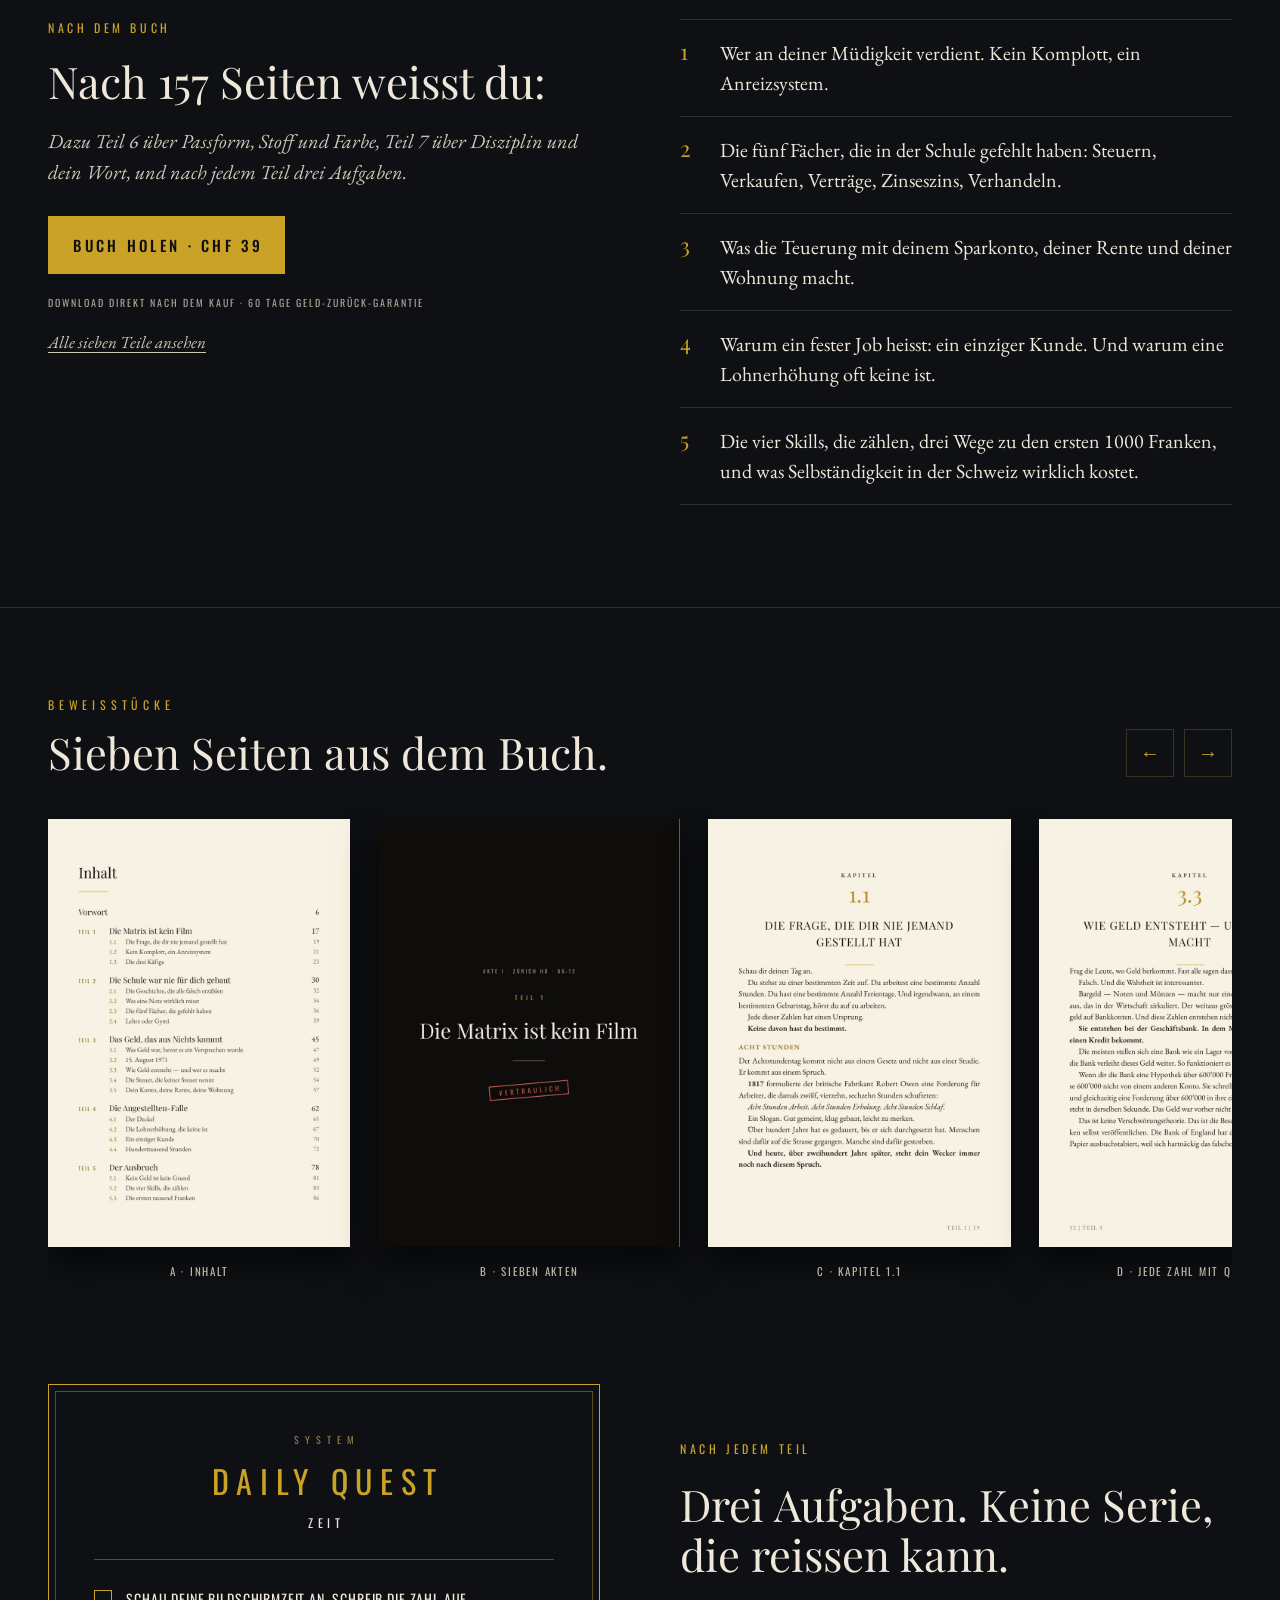
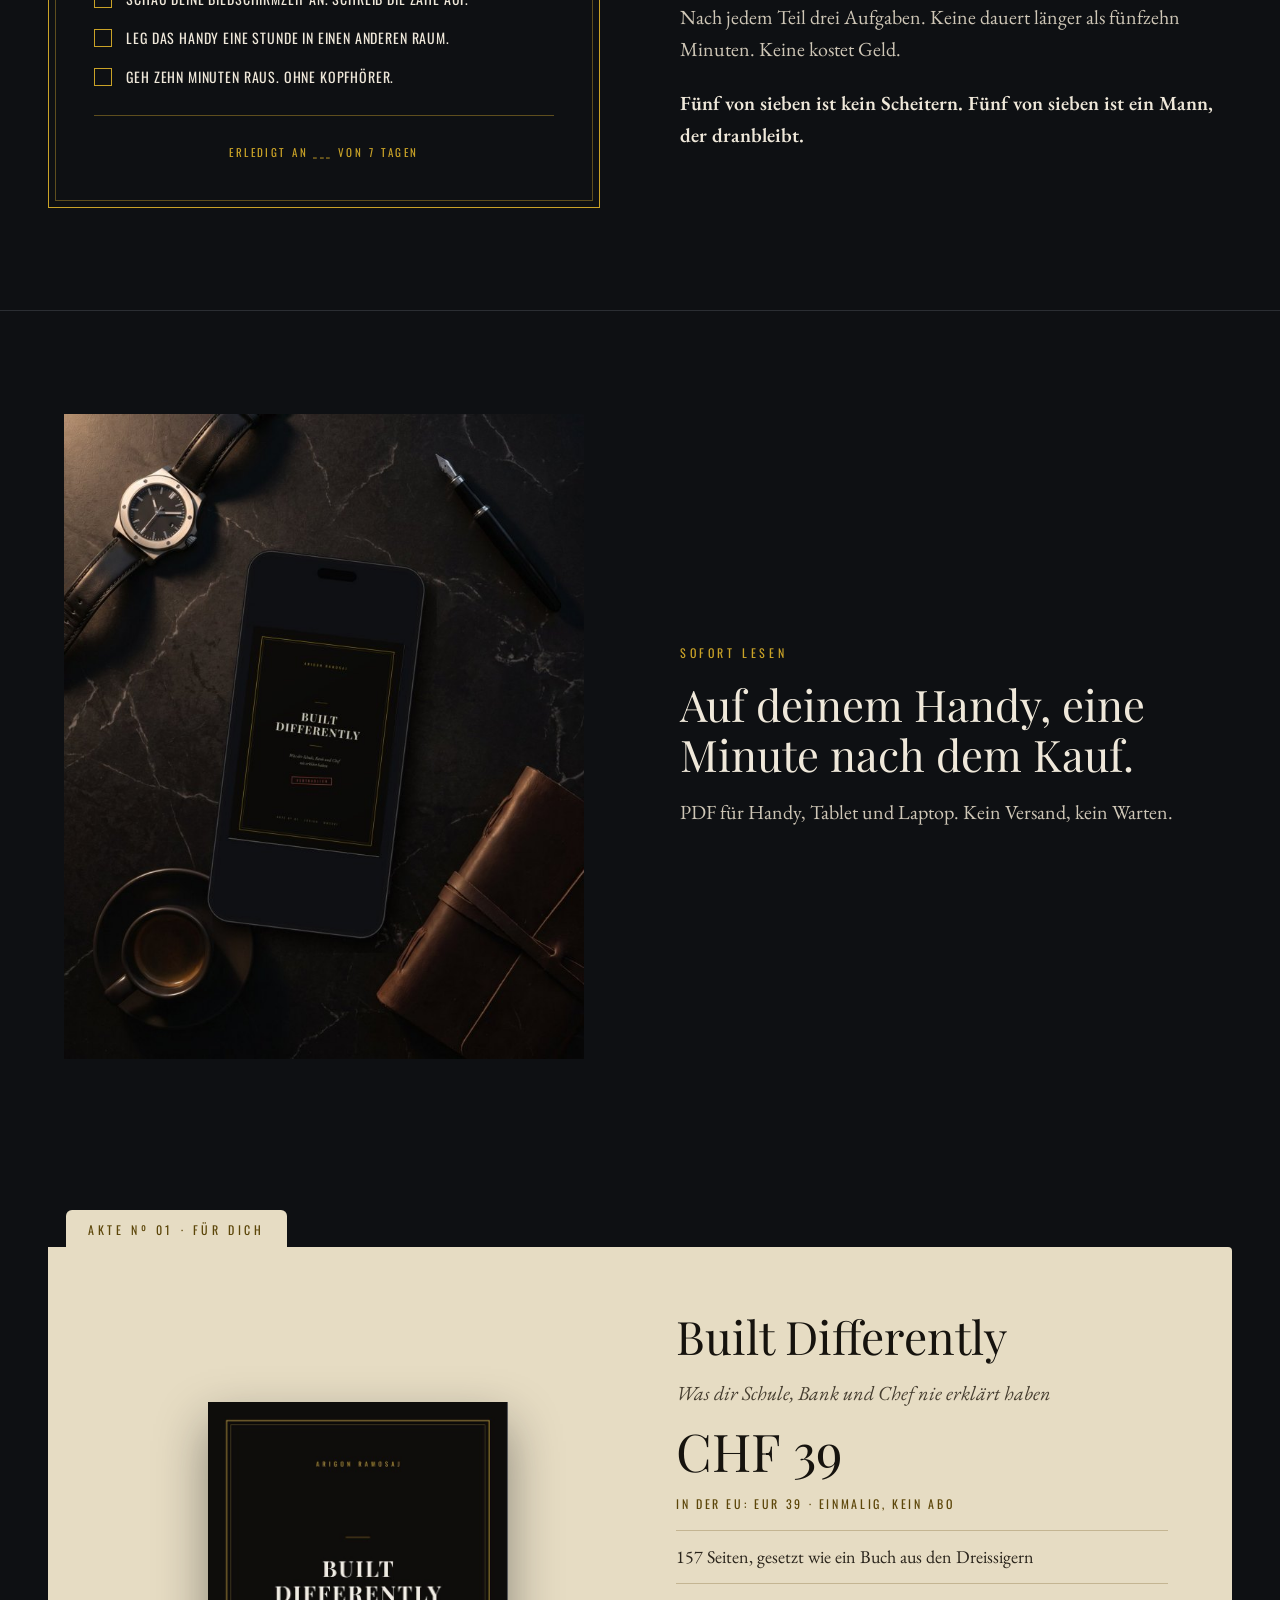
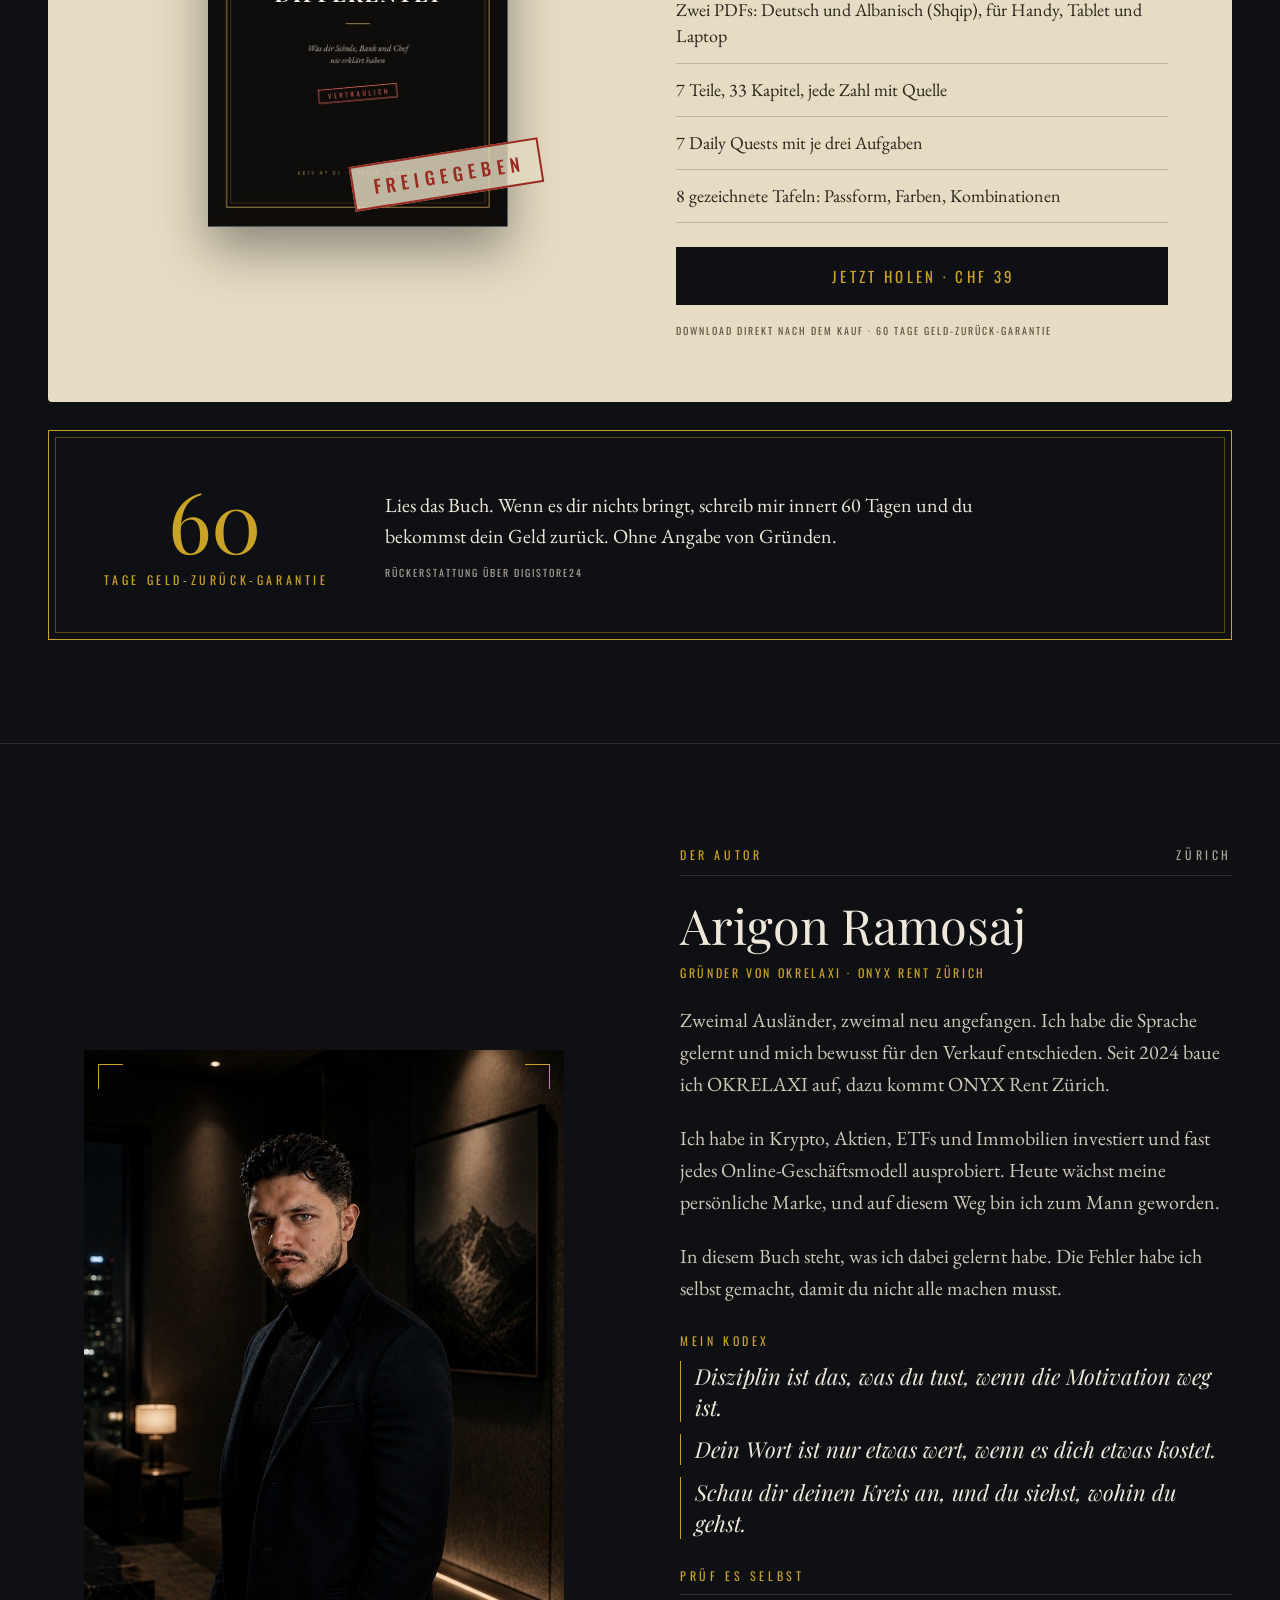
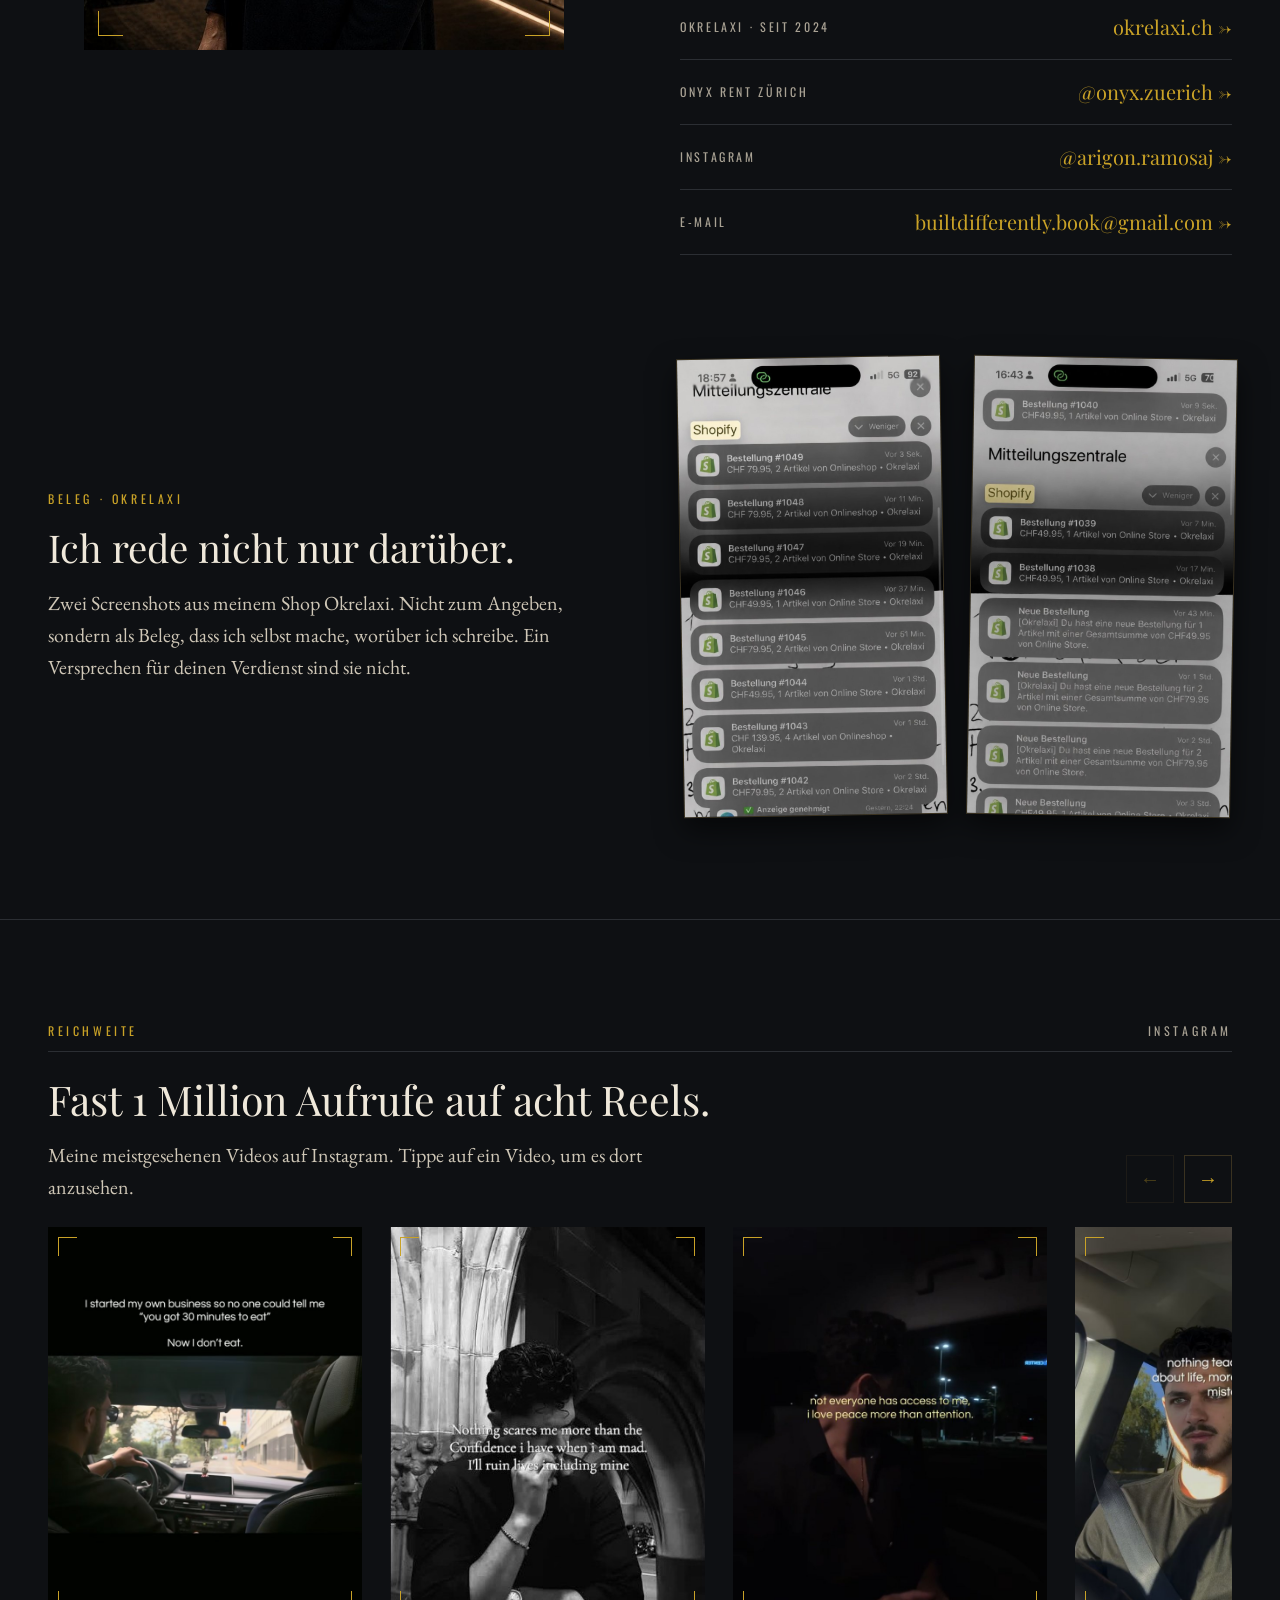
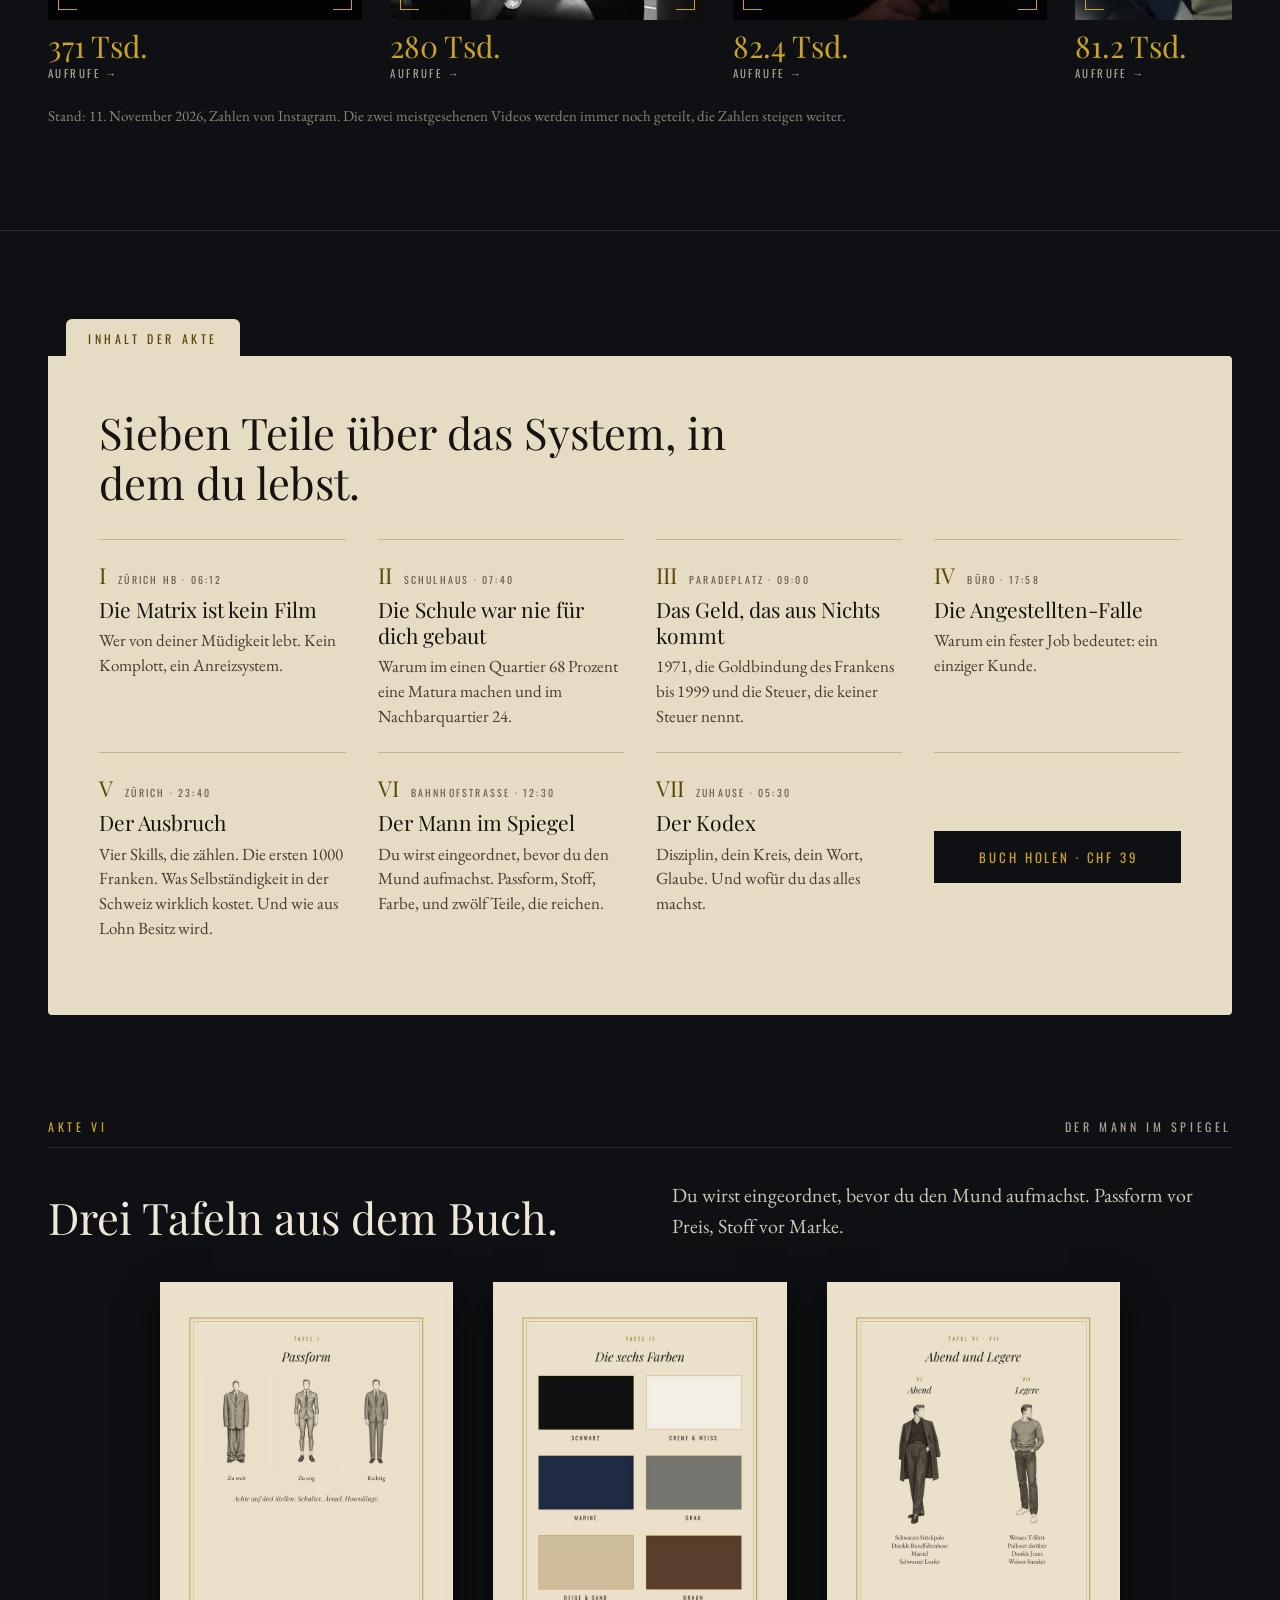
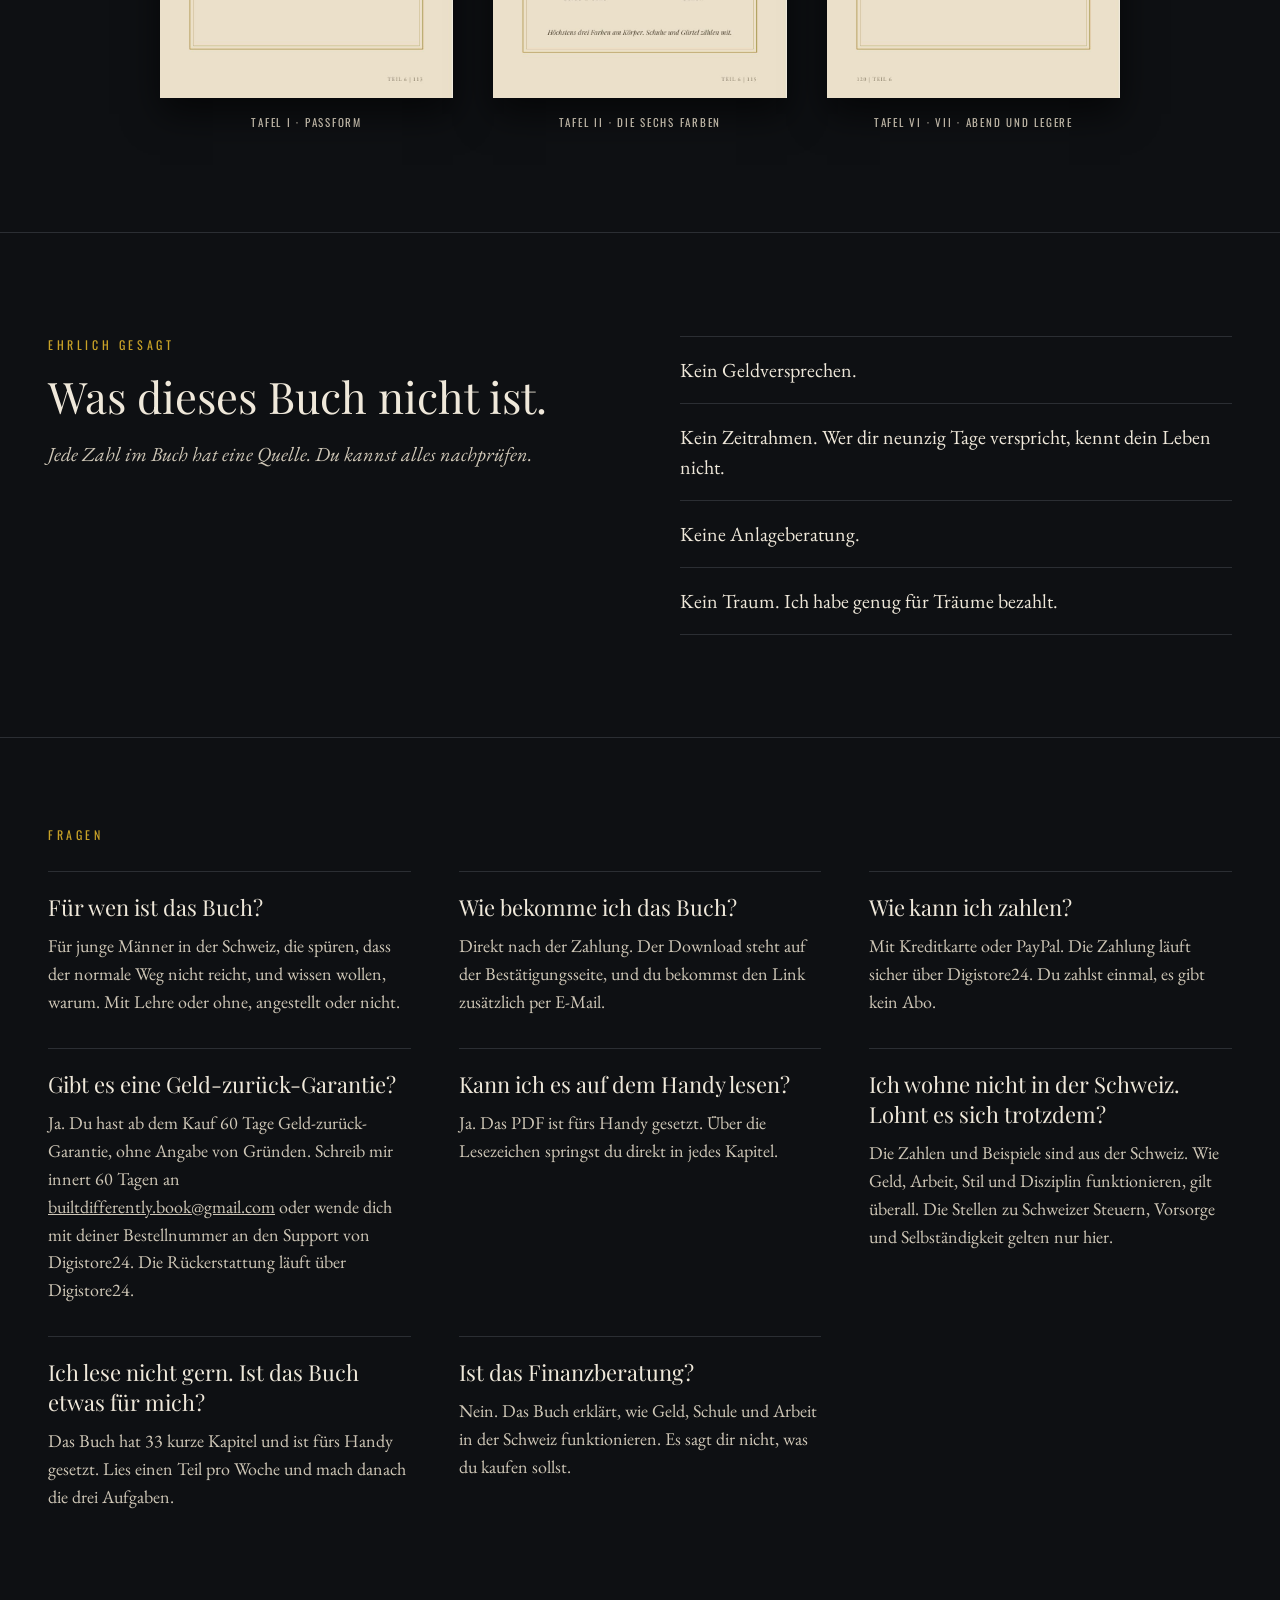
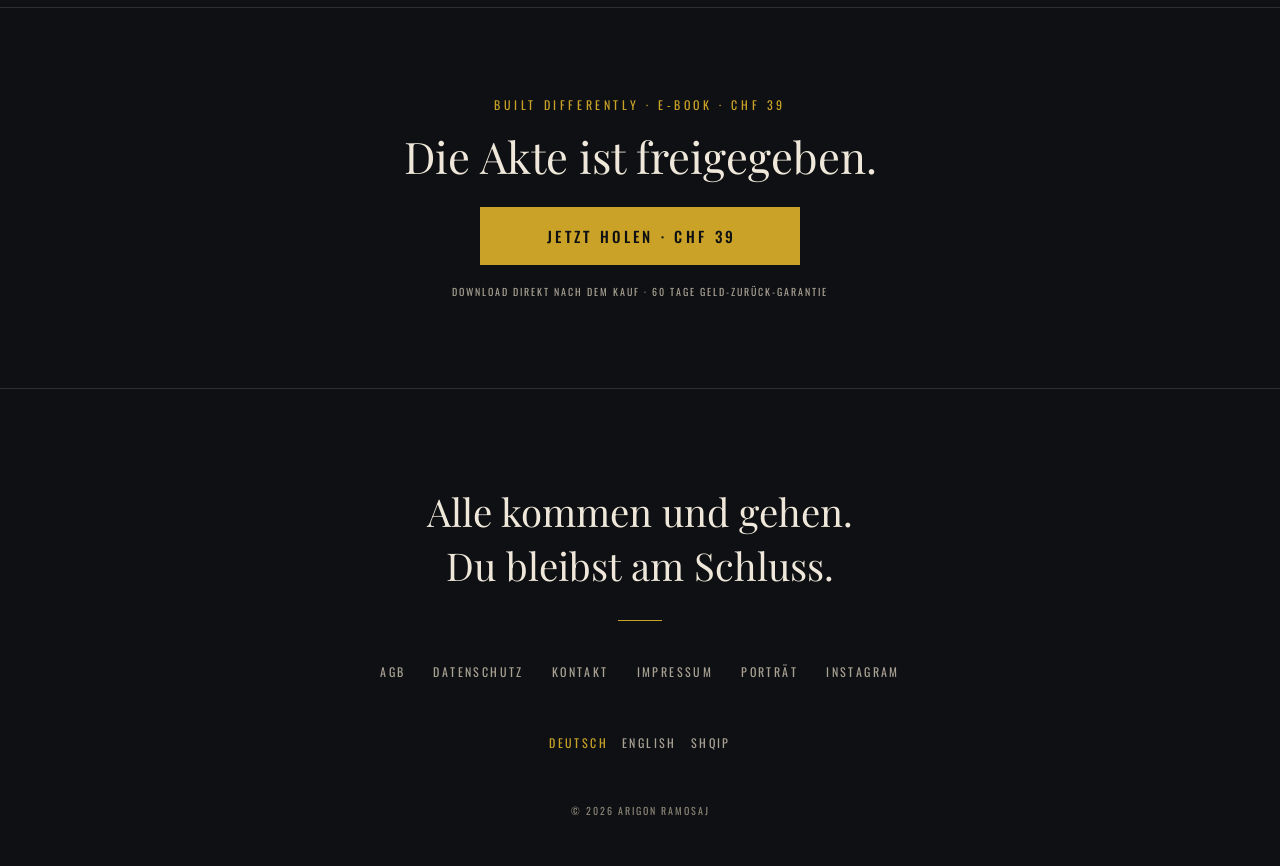
==== commit 65aad101: "Porträt dezent neben dem Impressum verlinken" ====
--- a/index.html
+++ b/index.html
@@ -182,7 +182,6 @@
 <h2 style="margin: 0; font-family: 'Playfair Display', serif; font-weight: 400; font-size: 32px; line-height: 1.15; color: #EFE8DA">Arigon Ramosaj</h2>
 <div style="margin-top: -10px; font-family: Oswald, sans-serif; font-size: 11px; letter-spacing: 0.22em; line-height: 1.5; color: #C9A227">GRÜNDER VON OKRELAXI · ONYX RENT ZÜRICH</div>
 <p style="margin: 0; font-size: 18px; line-height: 1.55; color: #CFC7B7">Zweimal Ausländer, zweimal neu angefangen. Ich habe die Sprache gelernt und mich bewusst für den Verkauf entschieden. Seit 2024 baue ich OKRELAXI auf, dazu kommt ONYX Rent Zürich.</p>
-<a href="/arigon-ramosaj/" style="color: #DFBF77; text-underline-offset: 0.22em">Unternehmerporträt von Arigon Ramosaj lesen</a>
 <p style="margin: 0; font-size: 18px; line-height: 1.55; color: #CFC7B7">Ich habe in Krypto, Aktien, ETFs und Immobilien investiert und fast jedes Online-Geschäftsmodell ausprobiert. Heute wächst meine persönliche Marke, und auf diesem Weg bin ich zum Mann geworden.</p>
 <p style="margin: 0; font-size: 18px; line-height: 1.55; color: #CFC7B7">In diesem Buch steht, was ich dabei gelernt habe. Die Fehler habe ich selbst gemacht, damit du nicht alle machen musst.</p>
 <div style="display: flex; flex-direction: column; gap: 12px; margin-top: 6px"><div style="font-family: Oswald, sans-serif; font-size: 11px; letter-spacing: 0.3em; color: #C9A227">MEIN KODEX</div><p style="margin: 0; padding-left: 14px; border-left: 1px solid #C9A227; font-family: 'Playfair Display', serif; font-style: italic; font-size: 19px; line-height: 1.4; color: #EFE8DA">Disziplin ist das, was du tust, wenn die Motivation weg ist.</p><p style="margin: 0; padding-left: 14px; border-left: 1px solid #C9A227; font-family: 'Playfair Display', serif; font-style: italic; font-size: 19px; line-height: 1.4; color: #EFE8DA">Dein Wort ist nur etwas wert, wenn es dich etwas kostet.</p><p style="margin: 0; padding-left: 14px; border-left: 1px solid #C9A227; font-family: 'Playfair Display', serif; font-style: italic; font-size: 19px; line-height: 1.4; color: #EFE8DA">Schau dir deinen Kreis an, und du siehst, wohin du gehst.</p></div>
@@ -314,6 +313,7 @@
 <a href="/datenschutz/" style="display: flex; align-items: center; min-height: 44px; color: #A9A294; text-decoration: none">DATENSCHUTZ</a>
 <a href="/kontakt/" style="display: flex; align-items: center; min-height: 44px; color: #A9A294; text-decoration: none">KONTAKT</a>
 <a href="/impressum/" style="display: flex; align-items: center; min-height: 44px; color: #A9A294; text-decoration: none">IMPRESSUM</a>
+<a href="/arigon-ramosaj/" style="display: flex; align-items: center; min-height: 44px; color: #A9A294; text-decoration: none">PORTRÄT</a>
 <a href="https://www.instagram.com/arigon.ramosaj" style="display: flex; align-items: center; min-height: 44px; color: #A9A294; text-decoration: none">INSTAGRAM</a>
 </div>
 <div id="impressum" style="display: flex; flex-direction: column; gap: 6px; font-size: 15px; line-height: 1.5; color: #A9A294"><nav class="bd-langs" aria-label="Gjuha / Sprache / Language"><a href="/" hreflang="de" lang="de" aria-current="page">Deutsch</a><a href="/en/" hreflang="en" lang="en">English</a><a href="/sq/" hreflang="sq" lang="sq">Shqip</a></nav>
@@ -451,7 +451,6 @@
 <h2 style="margin: 0; font-family: 'Playfair Display', serif; font-weight: 400; font-size: clamp(34px, 3.8vw, 52px); line-height: 1.1; color: #EFE8DA">Arigon Ramosaj</h2>
 <div style="margin-top: -10px; font-family: Oswald, sans-serif; font-size: 12px; letter-spacing: 0.22em; line-height: 1.5; color: #C9A227">GRÜNDER VON OKRELAXI · ONYX RENT ZÜRICH</div>
 <p style="margin: 0; font-size: 20px; line-height: 1.6; color: #CFC7B7">Zweimal Ausländer, zweimal neu angefangen. Ich habe die Sprache gelernt und mich bewusst für den Verkauf entschieden. Seit 2024 baue ich OKRELAXI auf, dazu kommt ONYX Rent Zürich.</p>
-<a href="/arigon-ramosaj/" style="color: #DFBF77; text-underline-offset: 0.22em">Unternehmerporträt von Arigon Ramosaj lesen</a>
 <p style="margin: 0; font-size: 20px; line-height: 1.6; color: #CFC7B7">Ich habe in Krypto, Aktien, ETFs und Immobilien investiert und fast jedes Online-Geschäftsmodell ausprobiert. Heute wächst meine persönliche Marke, und auf diesem Weg bin ich zum Mann geworden.</p>
 <p style="margin: 0; font-size: 20px; line-height: 1.6; color: #CFC7B7">In diesem Buch steht, was ich dabei gelernt habe. Die Fehler habe ich selbst gemacht, damit du nicht alle machen musst.</p>
 <div style="display: flex; flex-direction: column; gap: 12px; margin-top: 6px"><div style="font-family: Oswald, sans-serif; font-size: 12px; letter-spacing: 0.3em; color: #C9A227">MEIN KODEX</div><p style="margin: 0; padding-left: 14px; border-left: 1px solid #C9A227; font-family: 'Playfair Display', serif; font-style: italic; font-size: 22px; line-height: 1.4; color: #EFE8DA">Disziplin ist das, was du tust, wenn die Motivation weg ist.</p><p style="margin: 0; padding-left: 14px; border-left: 1px solid #C9A227; font-family: 'Playfair Display', serif; font-style: italic; font-size: 22px; line-height: 1.4; color: #EFE8DA">Dein Wort ist nur etwas wert, wenn es dich etwas kostet.</p><p style="margin: 0; padding-left: 14px; border-left: 1px solid #C9A227; font-family: 'Playfair Display', serif; font-style: italic; font-size: 22px; line-height: 1.4; color: #EFE8DA">Schau dir deinen Kreis an, und du siehst, wohin du gehst.</p></div>
@@ -558,6 +557,7 @@
 <a href="/datenschutz/" style="display: flex; align-items: center; min-height: 44px; color: #A9A294; text-decoration: none">DATENSCHUTZ</a>
 <a href="/kontakt/" style="display: flex; align-items: center; min-height: 44px; color: #A9A294; text-decoration: none">KONTAKT</a>
 <a href="/impressum/" style="display: flex; align-items: center; min-height: 44px; color: #A9A294; text-decoration: none">IMPRESSUM</a>
+<a href="/arigon-ramosaj/" style="display: flex; align-items: center; min-height: 44px; color: #A9A294; text-decoration: none">PORTRÄT</a>
 <a href="https://www.instagram.com/arigon.ramosaj" style="display: flex; align-items: center; min-height: 44px; color: #A9A294; text-decoration: none">INSTAGRAM</a>
 </div>
 <div id="impressum-d" style="max-width: 640px; display: flex; flex-direction: column; gap: 8px; font-size: 16px; line-height: 1.55; color: #A9A294"><nav class="bd-langs" aria-label="Gjuha / Sprache / Language"><a href="/" hreflang="de" lang="de" aria-current="page">Deutsch</a><a href="/en/" hreflang="en" lang="en">English</a><a href="/sq/" hreflang="sq" lang="sq">Shqip</a></nav>
